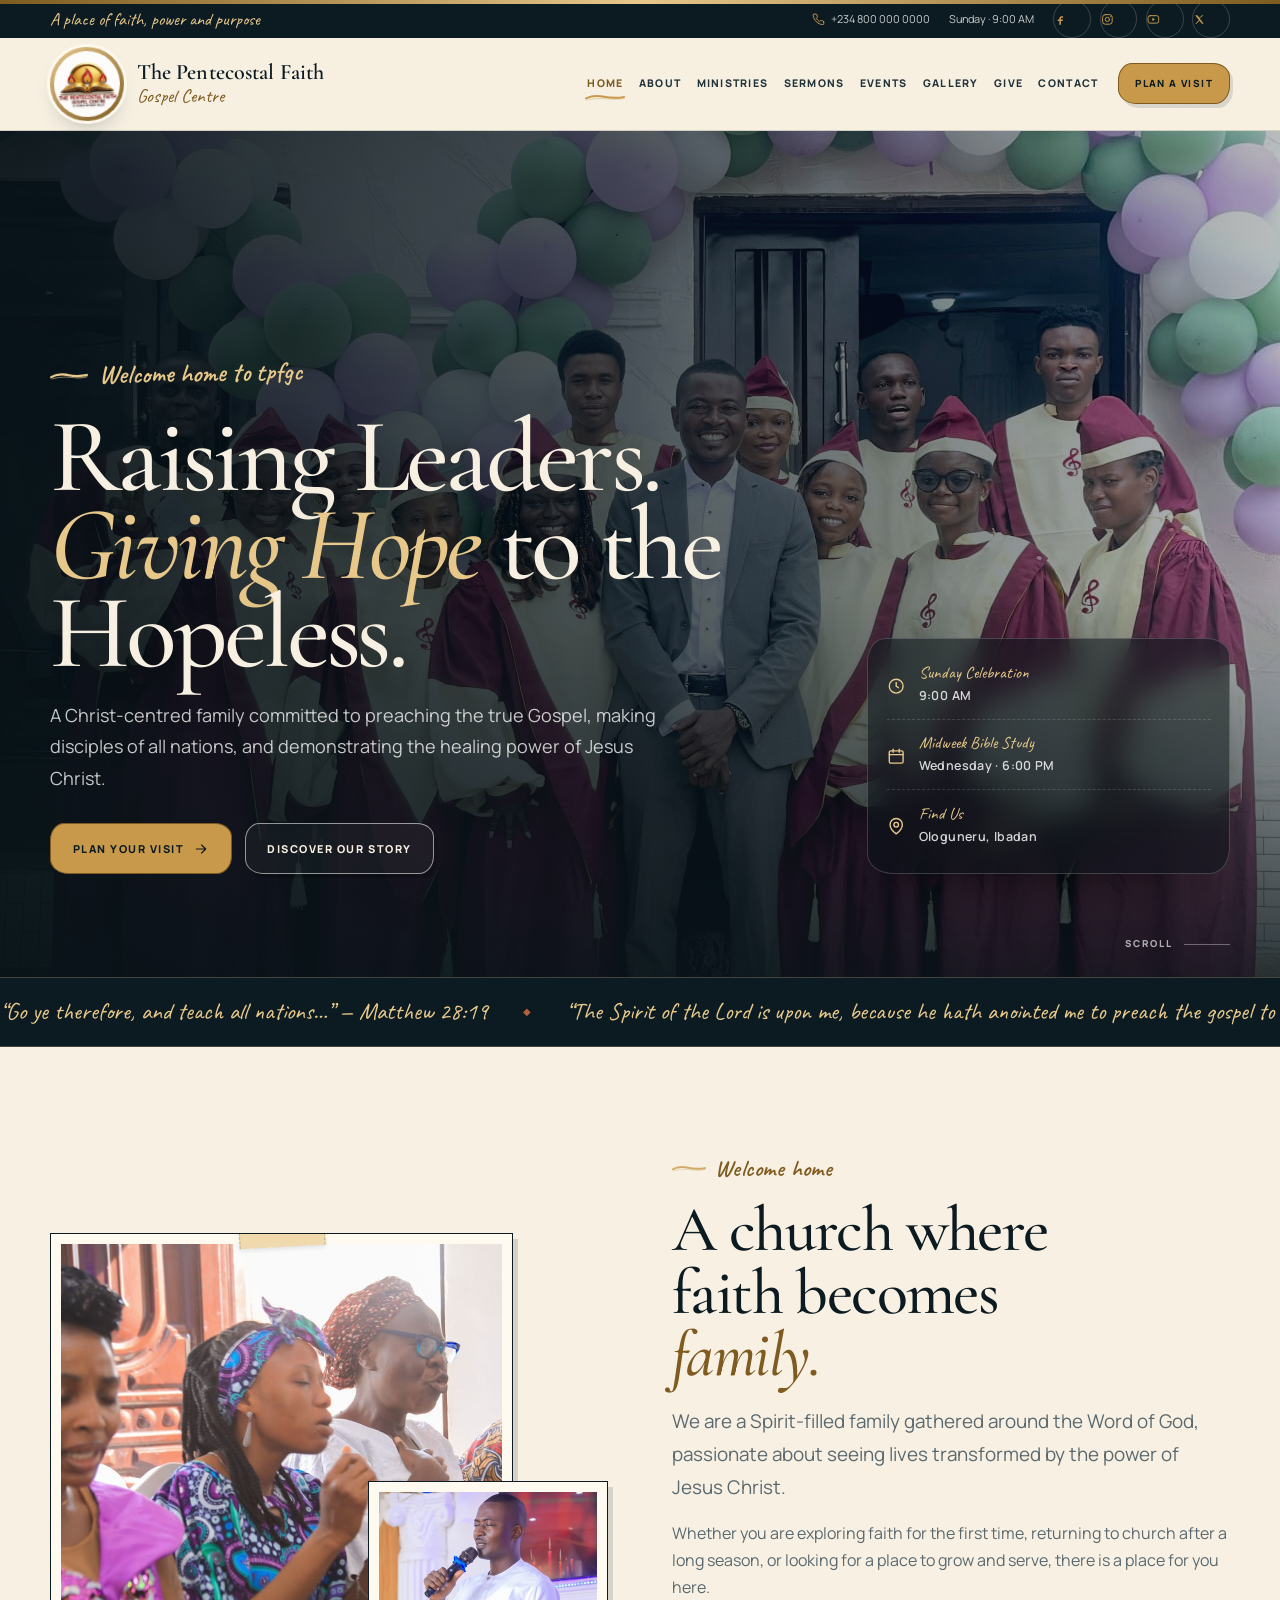
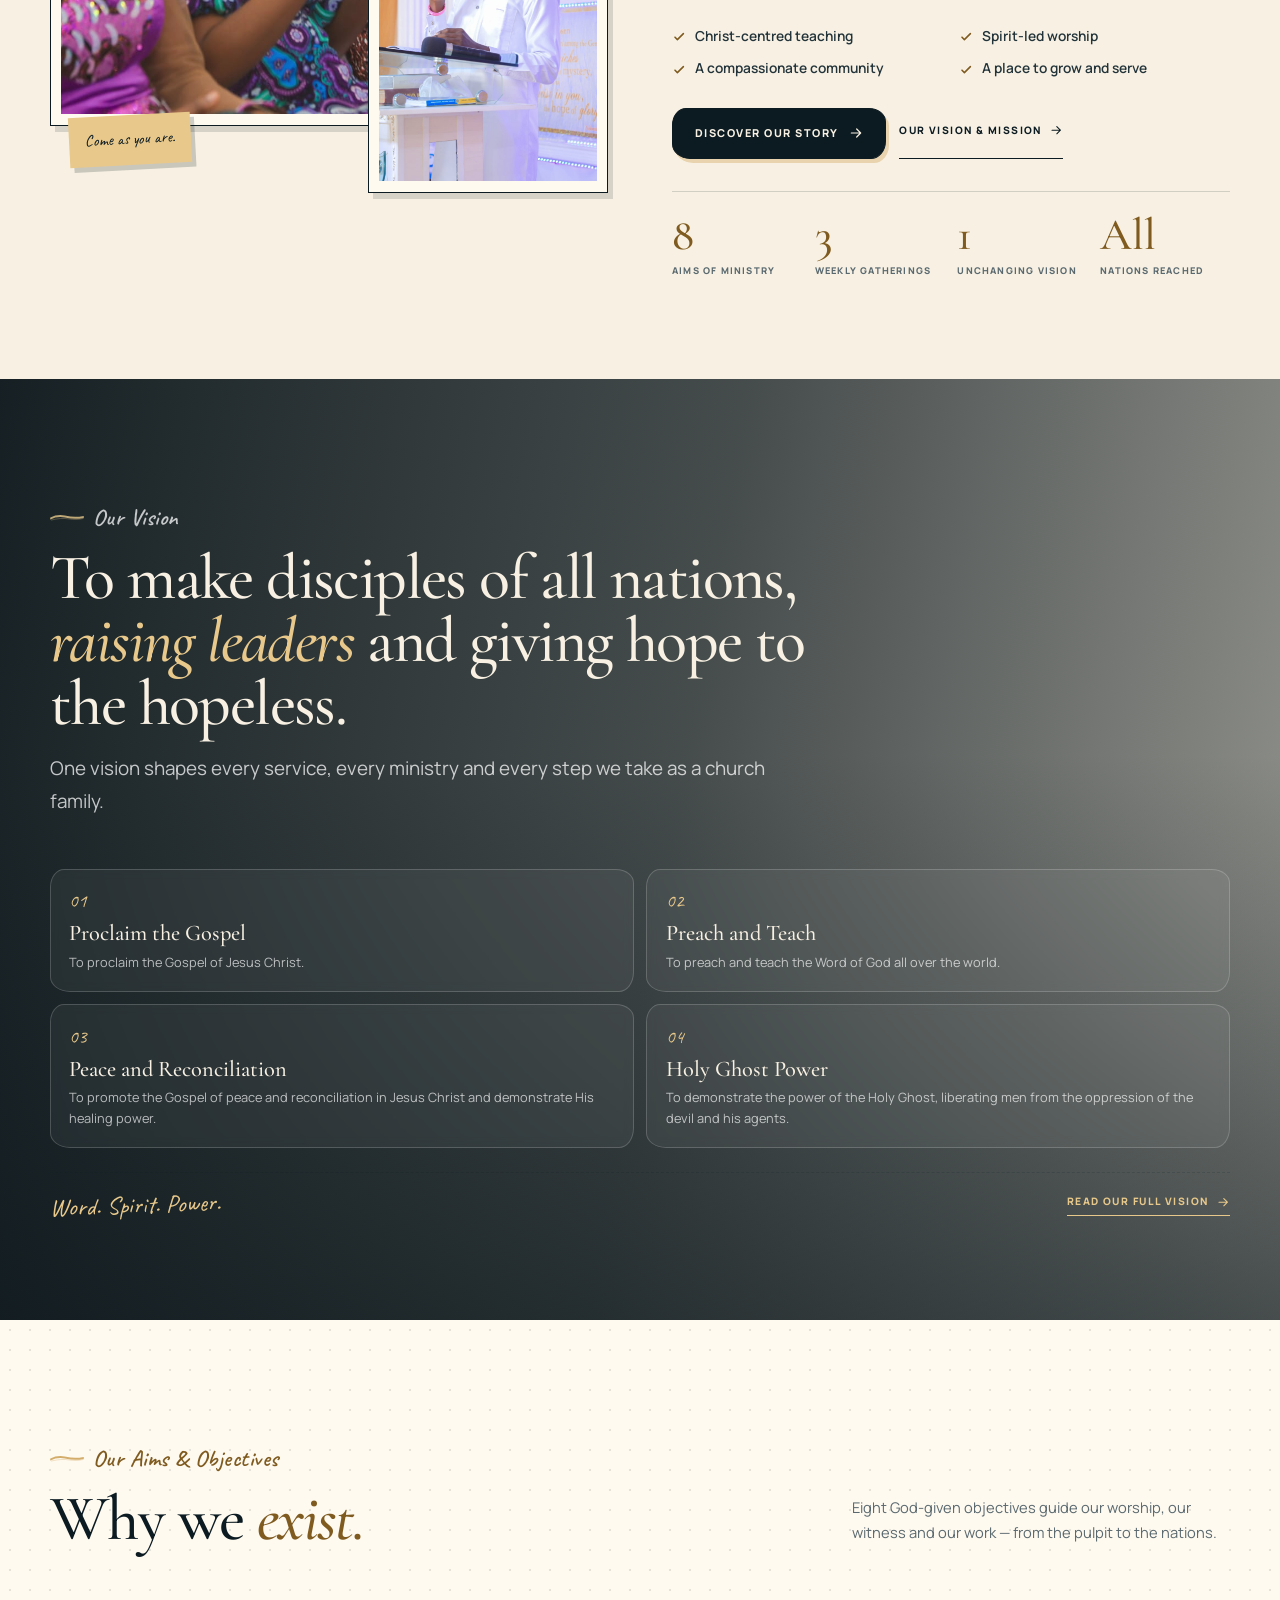
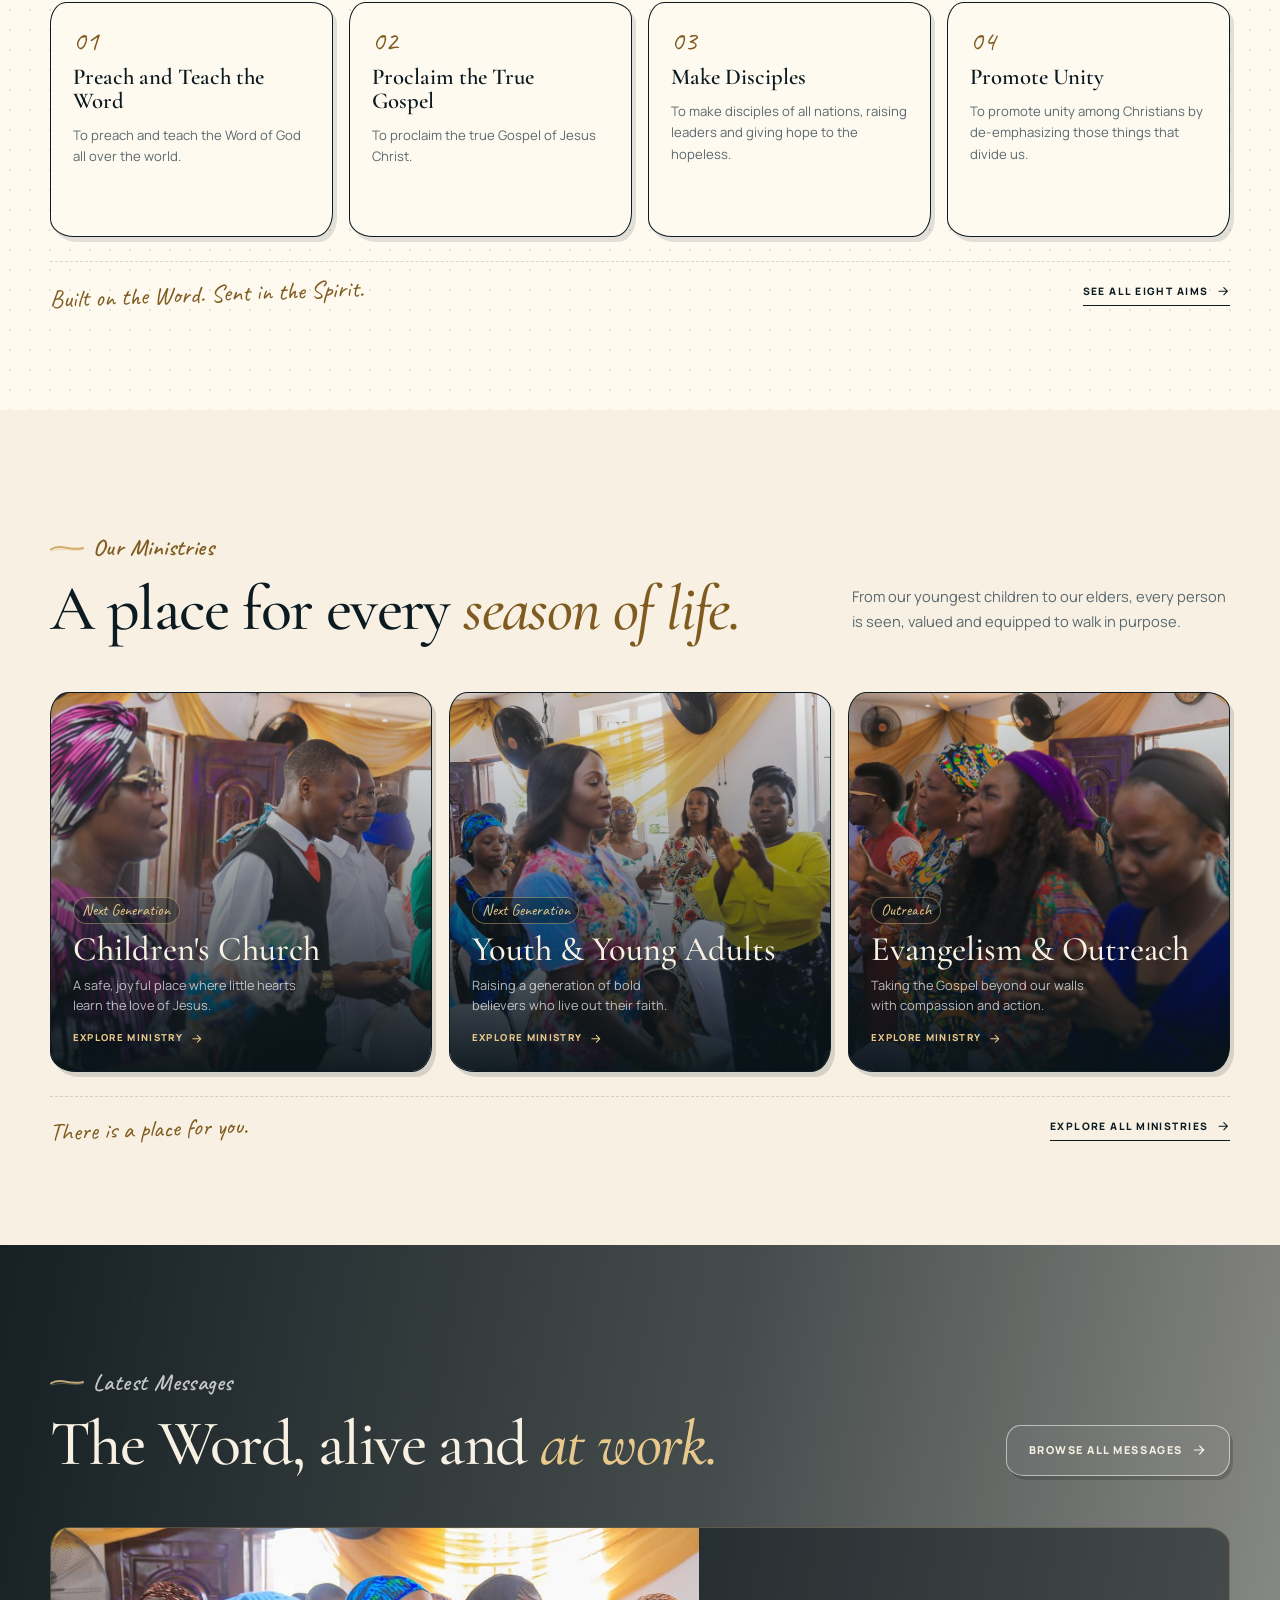
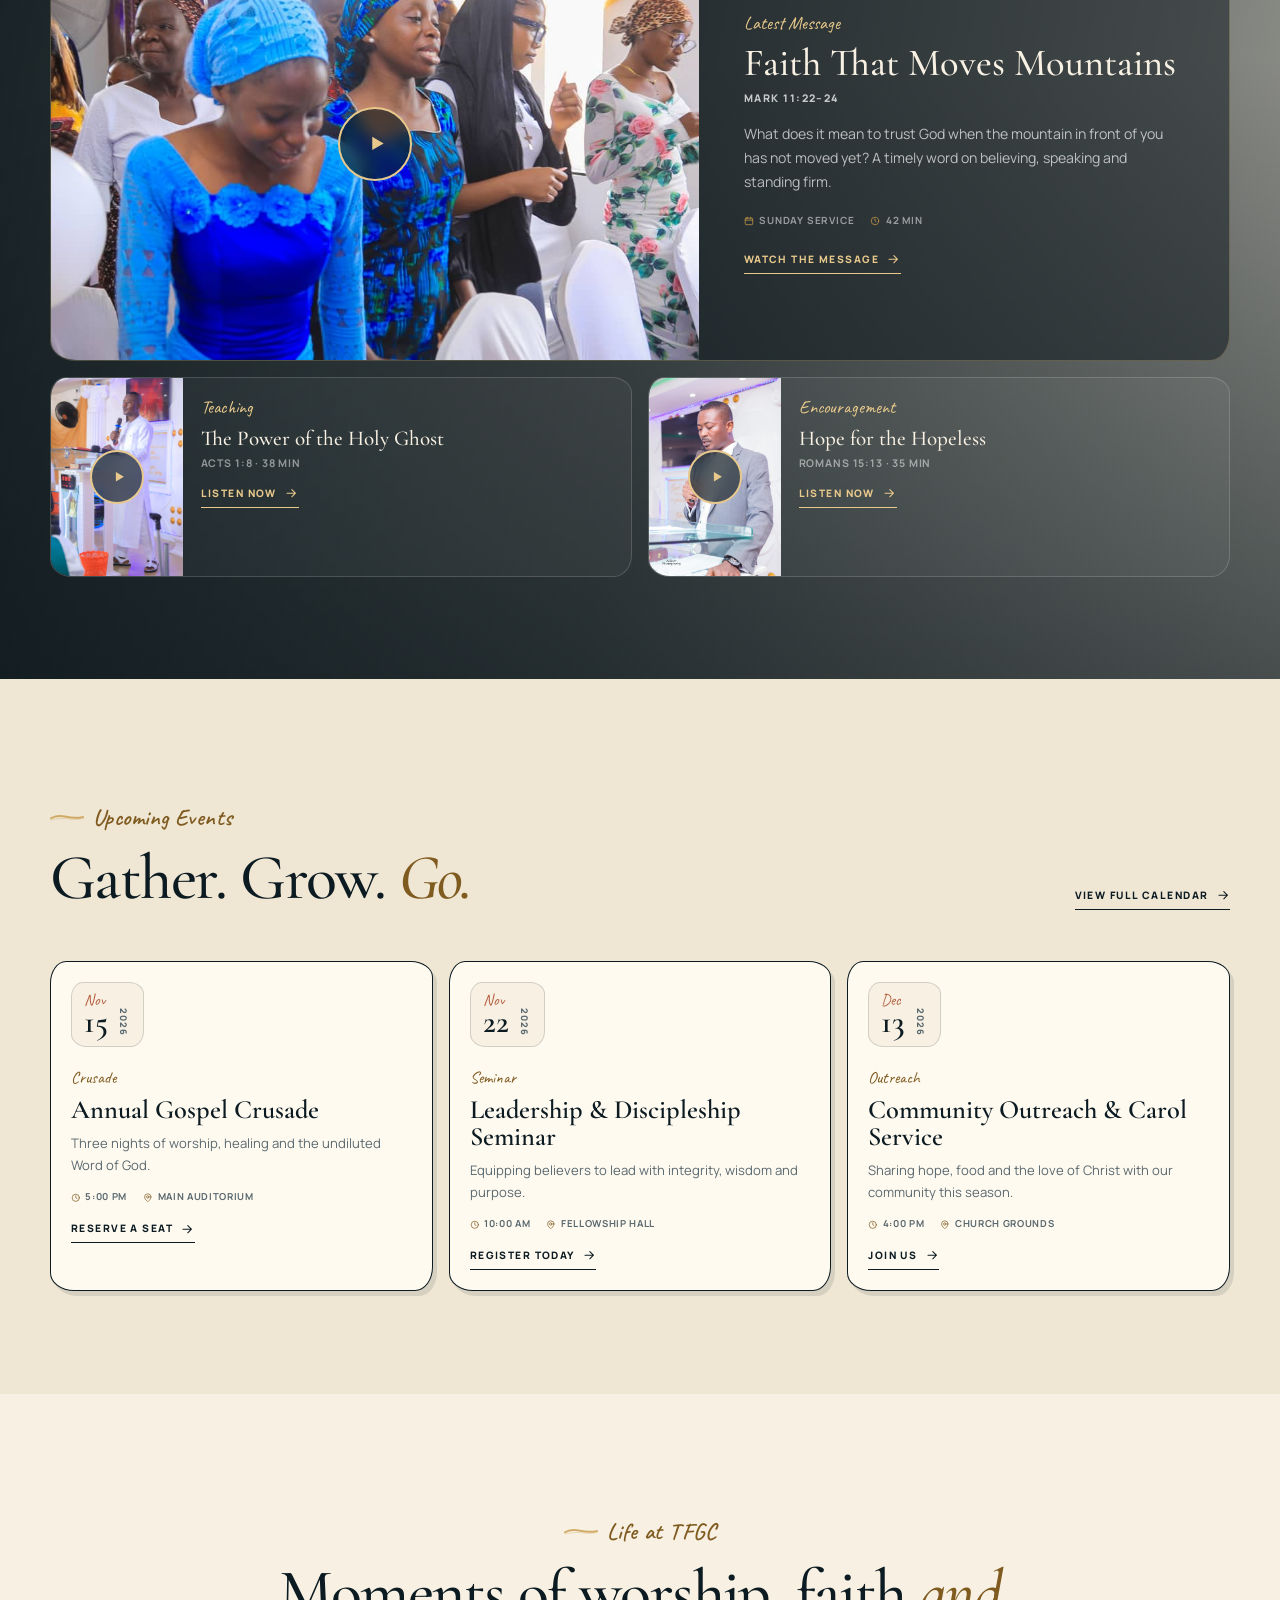
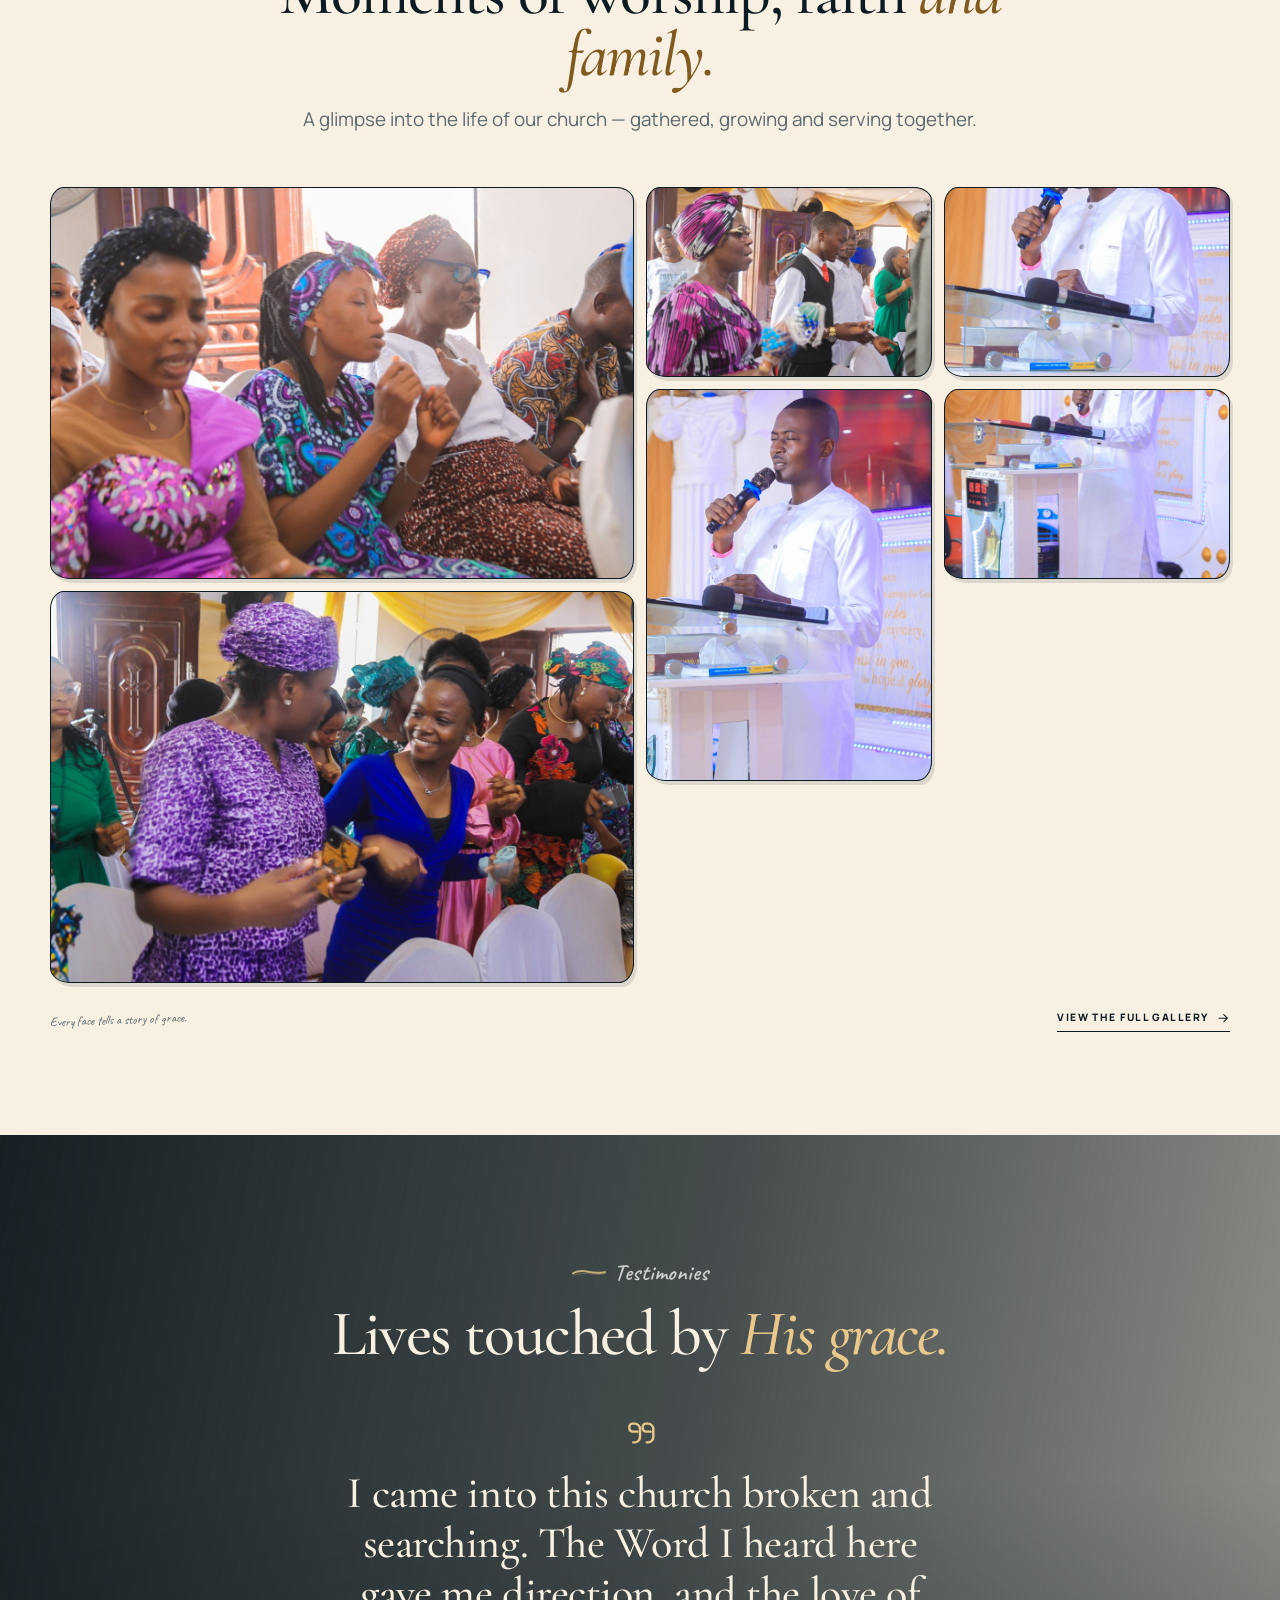
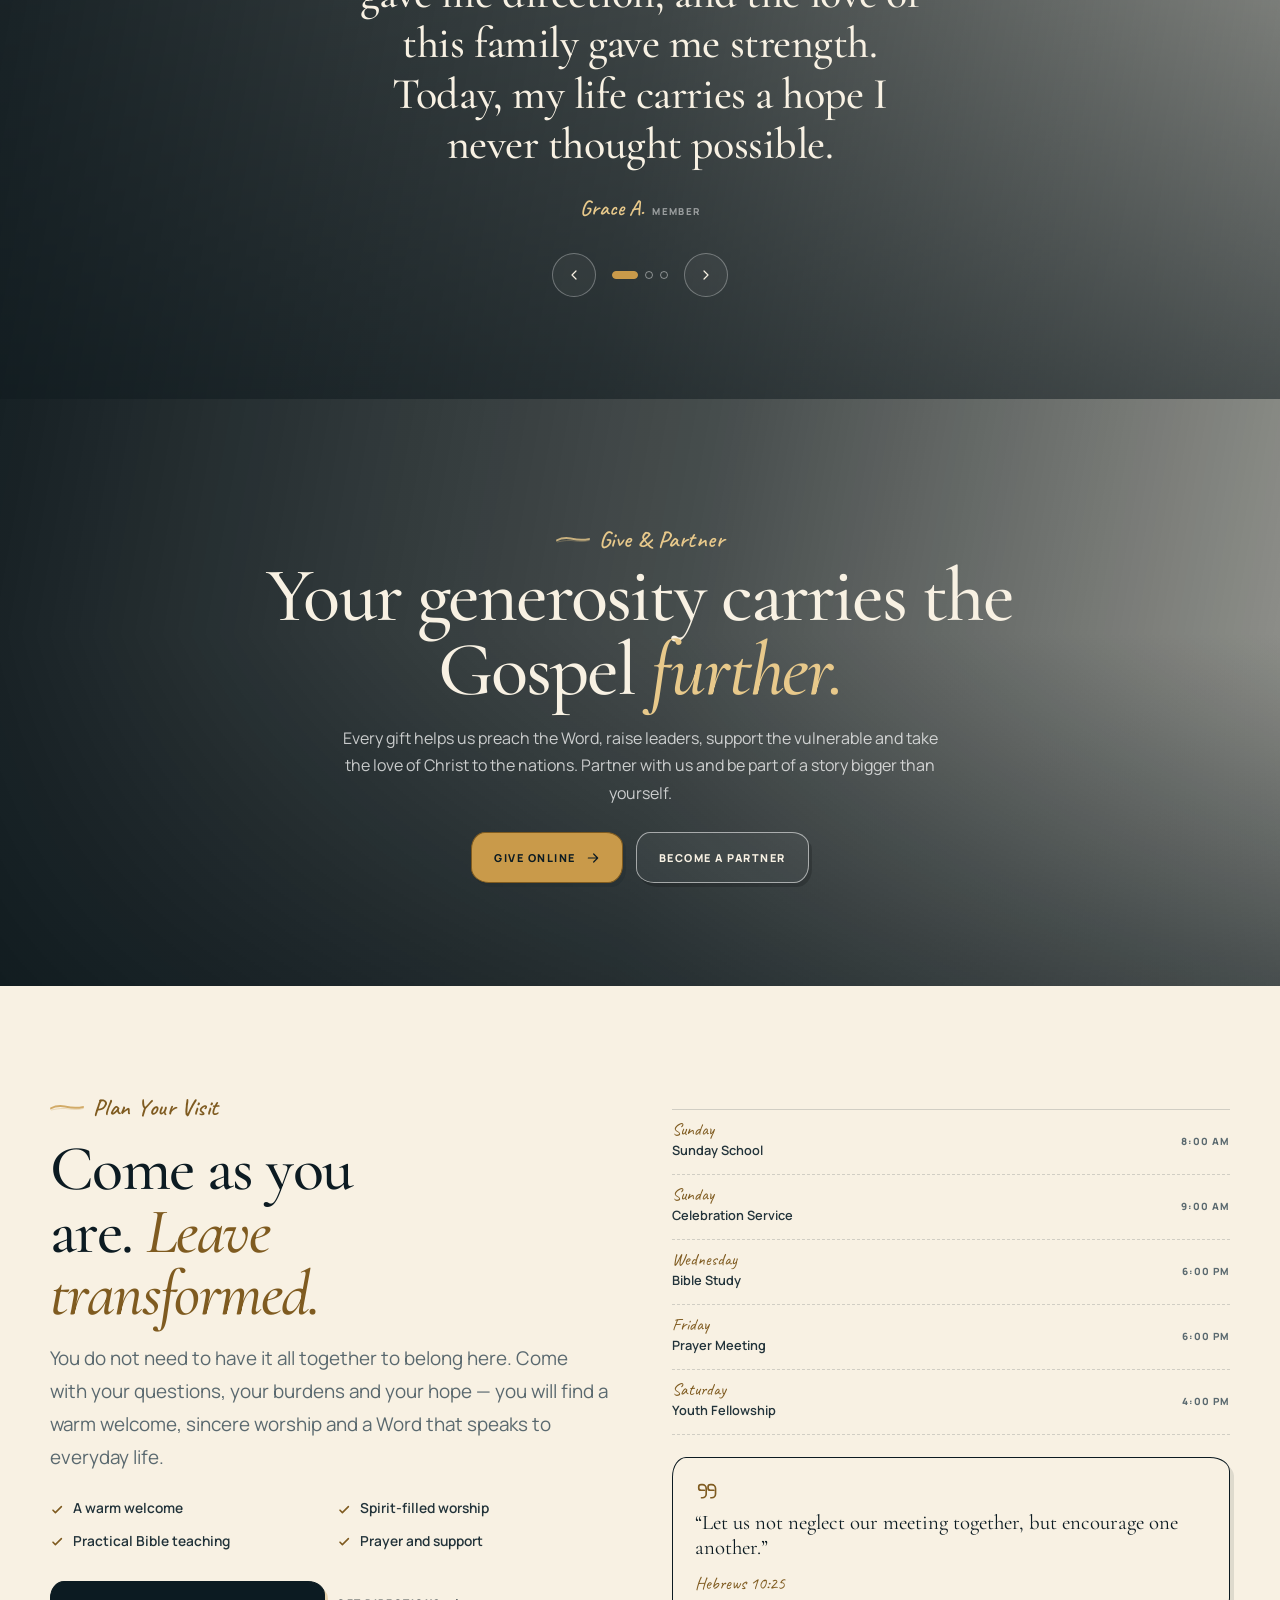
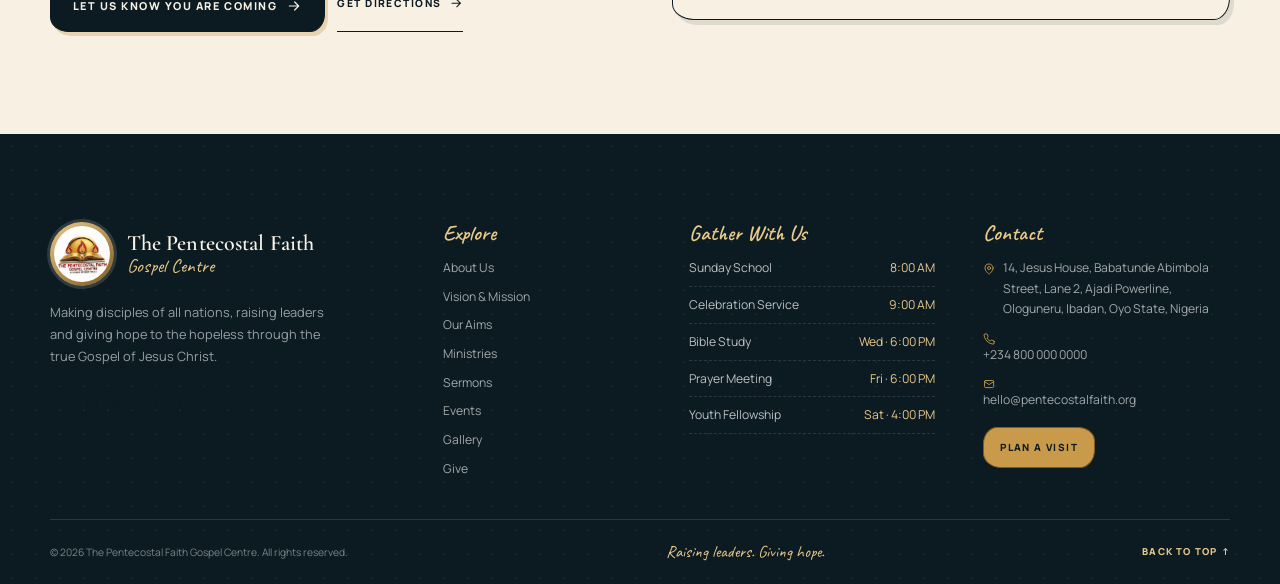
==== index.html @ d895ccac "Update hero welcome text" ====
<!DOCTYPE html>
<html lang="en">
<head>
  <meta charset="UTF-8">
  <meta name="viewport" content="width=device-width, initial-scale=1.0">
  <title>The Pentecostal Faith Gospel Centre | Raising Leaders, Giving Hope</title>
  <meta name="description" content="The Pentecostal Faith Gospel Centre is a Christ-centred church committed to preaching the true Gospel, making disciples of all nations, and demonstrating the healing power of Jesus Christ.">
  <meta name="author" content="The Pentecostal Faith Gospel Centre">
  <meta name="theme-color" content="#0c1b22">
  <link rel="canonical" href="https://www.pentecostalfaith.org/">
  <link rel="icon" href="LOGO.jpeg" type="image/jpeg">
  <link rel="apple-touch-icon" href="LOGO.jpeg">

  <meta property="og:type" content="website">
  <meta property="og:title" content="The Pentecostal Faith Gospel Centre | Raising Leaders, Giving Hope">
  <meta property="og:description" content="The Pentecostal Faith Gospel Centre is a Christ-centred church committed to preaching the true Gospel, making disciples of all nations, and demonstrating the healing power of Jesus Christ.">
  <meta property="og:url" content="https://www.pentecostalfaith.org/">
  <meta property="og:site_name" content="The Pentecostal Faith Gospel Centre">
  <meta property="og:image" content="https://www.pentecostalfaith.org/HERO.jpeg">
  <meta property="og:image:alt" content="The Pentecostal Faith Gospel Centre congregation in worship">
  <meta property="og:locale" content="en_NG">
  <meta name="twitter:card" content="summary_large_image">
  <meta name="twitter:title" content="The Pentecostal Faith Gospel Centre | Raising Leaders, Giving Hope">
  <meta name="twitter:description" content="The Pentecostal Faith Gospel Centre is a Christ-centred church committed to preaching the true Gospel, making disciples of all nations, and demonstrating the healing power of Jesus Christ.">
  <meta name="twitter:image" content="https://www.pentecostalfaith.org/HERO.jpeg">

  <link rel="preload" as="image" href="HERO.jpeg" fetchpriority="high">
  <link rel="preconnect" href="https://fonts.googleapis.com">
  <link rel="preconnect" href="https://fonts.gstatic.com" crossorigin>
  <link href="https://fonts.googleapis.com/css2?family=Caveat:wght@500;600;700&family=Cormorant+Garamond:ital,wght@0,400;0,500;0,600;0,700;1,400;1,500;1,600&family=Manrope:wght@300;400;500;600;700;800&display=swap" rel="stylesheet">
  <link rel="stylesheet" href="styles.css">
  <script>
document.documentElement.classList.add('js');
window.addEventListener('load', function () {
  window.setTimeout(function () {
    if (document.documentElement.dataset.ready === 'true') return;
    document.querySelectorAll('.reveal').forEach(function (element) { element.classList.add('is-visible'); });
    var splash = document.getElementById('splash');
    if (splash) splash.classList.add('is-hidden');
    document.body.classList.remove('splash-open');
  }, 3500);
});
</script>

  <script type="application/ld+json">
  {
    "@context": "https://schema.org",
    "@type": "Church",
    "name": "The Pentecostal Faith Gospel Centre",
    "url": "https://www.pentecostalfaith.org/",
    "description": "A Christ-centred church committed to preaching the true Gospel, making disciples of all nations, and demonstrating the healing power of Jesus Christ.",
    "image": "https://www.pentecostalfaith.org/HERO.jpeg",
    "logo": "https://www.pentecostalfaith.org/LOGO.jpeg",
    "telephone": "+2348000000000",
    "email": "hello@pentecostalfaith.org",
    "address": {
      "@type": "PostalAddress",
      "streetAddress": "14, Jesus House, Babatunde Abimbola Street, Lane 2, Ajadi Powerline, Ologuneru",
      "addressLocality": "Ibadan",
      "addressRegion": "Oyo State",
      "addressCountry": "NG"
    }
  }
  </script>
</head>
<body data-page="index">
  <a class="skip-link" href="#main">Skip to content</a>
  <div class="scroll-progress" aria-hidden="true"></div>
  
  <svg class="svg-sprite" aria-hidden="true" focusable="false" width="0" height="0">
    <symbol id="icon-arrow" viewBox="0 0 24 24"><path d="M5 12h14M13 6l6 6-6 6"/></symbol>
    <symbol id="icon-play" viewBox="0 0 24 24"><path d="M8 5.5v13l11-6.5-11-6.5Z" fill="currentColor" stroke="none"/></symbol>
    <symbol id="icon-pin" viewBox="0 0 24 24"><path d="M20 10c0 6-8 12-8 12S4 16 4 10a8 8 0 1 1 16 0Z"/><circle cx="12" cy="10" r="3"/></symbol>
    <symbol id="icon-clock" viewBox="0 0 24 24"><circle cx="12" cy="12" r="9"/><path d="M12 7v5l3 2"/></symbol>
    <symbol id="icon-phone" viewBox="0 0 24 24"><path d="M22 16.9v3a2 2 0 0 1-2.2 2 19.8 19.8 0 0 1-8.6-3.1 19.5 19.5 0 0 1-6-6A19.8 19.8 0 0 1 2.1 4.2 2 2 0 0 1 4.1 2h3a2 2 0 0 1 2 1.7c.1 1 .4 2 .7 2.9a2 2 0 0 1-.5 2.1L8 10a16 16 0 0 0 6 6l1.3-1.3a2 2 0 0 1 2.1-.5c.9.3 1.9.6 2.9.7a2 2 0 0 1 1.7 2Z"/></symbol>
    <symbol id="icon-mail" viewBox="0 0 24 24"><rect x="3" y="5" width="18" height="14" rx="2"/><path d="m3 7 9 6 9-6"/></symbol>
    <symbol id="icon-calendar" viewBox="0 0 24 24"><rect x="3" y="5" width="18" height="16" rx="2"/><path d="M8 3v4M16 3v4M3 10h18"/></symbol>
    <symbol id="icon-check" viewBox="0 0 24 24"><path d="m5 12 4 4L19 6"/></symbol>
    <symbol id="icon-cross" viewBox="0 0 24 24"><path d="M12 3v18M6 9h12"/></symbol>
    <symbol id="icon-chevron-left" viewBox="0 0 24 24"><path d="m15 18-6-6 6-6"/></symbol>
    <symbol id="icon-chevron-right" viewBox="0 0 24 24"><path d="m9 18 6-6-6-6"/></symbol>
    <symbol id="icon-facebook" viewBox="0 0 24 24"><path d="M14 9h3V6h-3c-2.2 0-4 1.8-4 4v2H7v3h3v7h3v-7h3l1-3h-4v-2c0-.6.4-1 1-1Z" fill="currentColor" stroke="none"/></symbol>
    <symbol id="icon-instagram" viewBox="0 0 24 24"><rect x="3" y="3" width="18" height="18" rx="5"/><circle cx="12" cy="12" r="4"/><circle cx="17.5" cy="6.5" r="1" fill="currentColor" stroke="none"/></symbol>
    <symbol id="icon-youtube" viewBox="0 0 24 24"><rect x="2" y="5" width="20" height="14" rx="4"/><path d="m10 9 5 3-5 3V9Z" fill="currentColor" stroke="none"/></symbol>
    <symbol id="icon-x" viewBox="0 0 24 24"><path d="M4 4l7.2 9.3L4.4 20h2.2l5.6-5.6L16.8 20H20l-7.4-9.6L19.4 4h-2.2l-5.1 5.1L8 4H4Z" fill="currentColor" stroke="none"/></symbol>
    <symbol id="icon-quote" viewBox="0 0 24 24"><path d="M10 11H6.5A2.5 2.5 0 0 1 4 8.5v-1A2.5 2.5 0 0 1 6.5 5H8a4 4 0 0 1 4 4v6a4 4 0 0 1-4 4H7"/><path d="M20 11h-3.5A2.5 2.5 0 0 1 14 8.5v-1A2.5 2.5 0 0 1 16.5 5H18a4 4 0 0 1 4 4v6a4 4 0 0 1-4 4h-1"/></symbol>
    <symbol id="icon-expand" viewBox="0 0 24 24"><path d="M9 3H3v6M15 3h6v6M15 21h6v-6M9 21H3v-6"/></symbol>
    <symbol id="icon-book" viewBox="0 0 24 24"><path d="M4 4.5A2.5 2.5 0 0 1 6.5 2H20v18H6.5A2.5 2.5 0 0 0 4 22V4.5Z"/><path d="M4 19.5A2.5 2.5 0 0 1 6.5 17H20"/></symbol>
    <symbol id="icon-users" viewBox="0 0 24 24"><circle cx="9" cy="8" r="3.5"/><path d="M2.5 20a6.5 6.5 0 0 1 13 0"/><circle cx="17" cy="9" r="2.5"/><path d="M16 14.5a5 5 0 0 1 5.5 4.5"/></symbol>
    <symbol id="icon-heart" viewBox="0 0 24 24"><path d="M20.8 5.8a5.2 5.2 0 0 0-7.4 0L12 7.2l-1.4-1.4a5.2 5.2 0 0 0-7.4 7.4L12 22l8.8-8.8a5.2 5.2 0 0 0 0-7.4Z"/></symbol>
    <symbol id="icon-gift" viewBox="0 0 24 24"><path d="M20 12v9H4v-9M2 7h20v5H2zM12 7v14"/><path d="M12 7H7.5A2.5 2.5 0 1 1 10 4.5L12 7Zm0 0h4.5A2.5 2.5 0 1 0 14 4.5L12 7Z"/></symbol>
    <symbol id="icon-dove" viewBox="0 0 24 24"><path d="M3 14c4.5 0 7.5-2 9-5 1.5 3 4.5 5 9 5-2.5 4-6.5 6-9 6s-6.5-2-9-6Z"/><path d="M12 9c.5-2.5 2-4 4.5-4.5"/></symbol>
  </svg>
  
  <div class="splash" id="splash" aria-hidden="true">
    <div class="splash__inner">
      <div class="splash__logo"><img src="LOGO.jpeg" alt="" width="190" height="190"></div>
      <p class="splash__hand">Welcome to</p>
      <p class="splash__name">The Pentecostal Faith<span>Gospel Centre</span></p>
      <div class="splash__line"><span></span></div>
      <div class="splash__loader" aria-hidden="true"><span class="loader"></span></div>
      <p class="splash__verse">&ldquo;Go ye therefore, and teach all nations&hellip;&rdquo; &mdash; Matthew 28:19</p>
    </div>
  </div>
  
  <header class="site-header" id="site-header">
    <div class="topbar">
      <div class="container topbar__inner">
        <p class="topbar__verse"><span class="hand">A place of faith, power and purpose</span></p>
        <div class="topbar__links">
          <a href="tel:+2348000000000"><svg class="icon" aria-hidden="true"><use href="#icon-phone"/></svg> +234 800 000 0000</a>
          <span>Sunday &middot; 9:00 AM</span>
          
  <div class="socials">
    <a href="https://www.facebook.com/" target="_blank" rel="noopener noreferrer" aria-label="Facebook"><svg class="icon" aria-hidden="true"><use href="#icon-facebook"/></svg></a>
    <a href="https://www.instagram.com/" target="_blank" rel="noopener noreferrer" aria-label="Instagram"><svg class="icon" aria-hidden="true"><use href="#icon-instagram"/></svg></a>
    <a href="https://www.youtube.com/" target="_blank" rel="noopener noreferrer" aria-label="YouTube"><svg class="icon" aria-hidden="true"><use href="#icon-youtube"/></svg></a>
    <a href="https://x.com/" target="_blank" rel="noopener noreferrer" aria-label="X"><svg class="icon" aria-hidden="true"><use href="#icon-x"/></svg></a>
  </div>
        </div>
      </div>
    </div>
    <div class="header-main">
      <div class="container header-inner">
        <a href="index.html" class="brand" aria-label="The Pentecostal Faith Gospel Centre &mdash; home">
          <span class="brand__mark"><img src="LOGO.jpeg" alt="The Pentecostal Faith Gospel Centre logo" width="74" height="74"></span>
          <span class="brand__text"><span class="brand__name">The Pentecostal Faith</span><span class="brand__tag">Gospel Centre</span></span>
        </a>
        <nav class="primary-nav" aria-label="Primary navigation">
          <ul class="nav-list"><li><a class="nav-link active" href="index.html" aria-current="page">Home</a></li><li><a class="nav-link" href="about.html">About</a></li><li><a class="nav-link" href="ministries.html">Ministries</a></li><li><a class="nav-link" href="sermons.html">Sermons</a></li><li><a class="nav-link" href="events.html">Events</a></li><li><a class="nav-link" href="gallery.html">Gallery</a></li><li><a class="nav-link" href="give.html">Give</a></li><li><a class="nav-link" href="contact.html">Contact</a></li></ul>
        </nav>
        <div class="header-actions">
          <a href="contact.html#visit" class="btn btn--gold btn--small header-cta">Plan a Visit</a>
          <button class="nav-toggle" type="button" aria-expanded="false" aria-controls="mobile-nav" aria-label="Open menu">
            <span></span><span></span><span></span>
          </button>
        </div>
      </div>
    </div>
  </header>

  <div class="mobile-nav" id="mobile-nav" aria-hidden="true" inert>
    <nav aria-label="Mobile navigation">
      <ul class="mobile-nav__list"><li><a class="active" href="index.html" aria-current="page"><span>01</span>Home</a></li><li><a class="" href="about.html"><span>02</span>About</a></li><li><a class="" href="ministries.html"><span>03</span>Ministries</a></li><li><a class="" href="sermons.html"><span>04</span>Sermons</a></li><li><a class="" href="events.html"><span>05</span>Events</a></li><li><a class="" href="gallery.html"><span>06</span>Gallery</a></li><li><a class="" href="give.html"><span>07</span>Give</a></li><li><a class="" href="contact.html"><span>08</span>Contact</a></li></ul>
    </nav>
    <div class="mobile-nav__footer">
      <a href="contact.html#visit" class="btn btn--gold">Plan a Visit <svg class="icon" aria-hidden="true"><use href="#icon-arrow"/></svg></a>
      <div class="mobile-nav__contact">
        <a href="tel:+2348000000000">+234 800 000 0000</a>
        <a href="mailto:hello@pentecostalfaith.org">hello@pentecostalfaith.org</a>
      </div>
      
  <div class="socials">
    <a href="https://www.facebook.com/" target="_blank" rel="noopener noreferrer" aria-label="Facebook"><svg class="icon" aria-hidden="true"><use href="#icon-facebook"/></svg></a>
    <a href="https://www.instagram.com/" target="_blank" rel="noopener noreferrer" aria-label="Instagram"><svg class="icon" aria-hidden="true"><use href="#icon-instagram"/></svg></a>
    <a href="https://www.youtube.com/" target="_blank" rel="noopener noreferrer" aria-label="YouTube"><svg class="icon" aria-hidden="true"><use href="#icon-youtube"/></svg></a>
    <a href="https://x.com/" target="_blank" rel="noopener noreferrer" aria-label="X"><svg class="icon" aria-hidden="true"><use href="#icon-x"/></svg></a>
  </div>
    </div>
  </div>
  <main id="main">
    
  <section class="hero" id="home">
    <div class="hero__media" aria-hidden="true"><img src="HERO.jpeg" alt="" width="1280" height="960" fetchpriority="high"></div>
    <div class="hero__overlay" aria-hidden="true"></div>
    <div class="container hero__inner">
      <div class="hero__content">
        <p class="hero__eyebrow">Welcome home to tpfgc</p>
        <h1 class="hero__title">Raising Leaders.<br><em>Giving Hope</em> to the Hopeless.</h1>
        <p class="hero__text">A Christ-centred family committed to preaching the true Gospel, making disciples of all nations, and demonstrating the healing power of Jesus Christ.</p>
        <div class="hero__actions">
          <a href="contact.html#visit" class="btn btn--gold">Plan Your Visit <svg class="icon" aria-hidden="true"><use href="#icon-arrow"/></svg></a>
          <a href="about.html" class="btn btn--outline-light">Discover Our Story</a>
        </div>
      </div>
      <div class="hero__info">
        <div class="hero__info-item"><svg class="icon" aria-hidden="true"><use href="#icon-clock"/></svg><div><span>Sunday Celebration</span><strong>9:00 AM</strong></div></div>
        <div class="hero__info-item"><svg class="icon" aria-hidden="true"><use href="#icon-calendar"/></svg><div><span>Midweek Bible Study</span><strong>Wednesday &middot; 6:00 PM</strong></div></div>
        <div class="hero__info-item"><svg class="icon" aria-hidden="true"><use href="#icon-pin"/></svg><div><span>Find Us</span><strong>Ologuneru, Ibadan</strong></div></div>
      </div>
    </div>
    <a href="#welcome" class="hero__scroll" aria-label="Scroll to welcome section"><span>Scroll</span><span class="hero__scroll-line" aria-hidden="true"></span></a>
  </section>

  <div class="verse-band" aria-hidden="true">
    <div class="verse-band__track">
      <span>&ldquo;Go ye therefore, and teach all nations&hellip;&rdquo; &mdash; Matthew 28:19</span>
      <span class="verse-band__diamond">&#9670;</span>
      <span>&ldquo;The Spirit of the Lord is upon me, because he hath anointed me to preach the gospel to the poor.&rdquo; &mdash; Luke 4:18</span>
      <span class="verse-band__diamond">&#9670;</span>
      <span>&ldquo;Go ye therefore, and teach all nations&hellip;&rdquo; &mdash; Matthew 28:19</span>
      <span class="verse-band__diamond">&#9670;</span>
      <span>&ldquo;The Spirit of the Lord is upon me, because he hath anointed me to preach the gospel to the poor.&rdquo; &mdash; Luke 4:18</span>
      <span class="verse-band__diamond">&#9670;</span>
    </div>
  </div>

  <section class="section section--cream" id="welcome">
    <div class="container intro-grid">
      <div class="intro-media reveal reveal--left">
        <div class="intro-media__main photo-frame tape"><img src="IMG%201.jpeg" alt="The congregation of The Pentecostal Faith Gospel Centre gathered in worship" loading="lazy"></div>
        <div class="intro-media__sub photo-frame"><img src="IMG%205.jpeg" alt="A moment of praise and fellowship at The Pentecostal Faith Gospel Centre" loading="lazy"></div>
        <div class="intro-media__note hand">Come as you are.</div>
      </div>
      <div class="intro-copy reveal reveal--right">
        <p class="eyebrow">Welcome home</p>
        <h2 class="section-title">A church where faith becomes <em class="accent">family.</em></h2>
        <p class="lead">We are a Spirit-filled family gathered around the Word of God, passionate about seeing lives transformed by the power of Jesus Christ.</p>
        <p>Whether you are exploring faith for the first time, returning to church after a long season, or looking for a place to grow and serve, there is a place for you here.</p>
        <ul class="check-list">
          <li><svg class="icon" aria-hidden="true"><use href="#icon-check"/></svg> Christ-centred teaching</li>
          <li><svg class="icon" aria-hidden="true"><use href="#icon-check"/></svg> Spirit-led worship</li>
          <li><svg class="icon" aria-hidden="true"><use href="#icon-check"/></svg> A compassionate community</li>
          <li><svg class="icon" aria-hidden="true"><use href="#icon-check"/></svg> A place to grow and serve</li>
        </ul>
        <div class="actions-row">
          <a href="about.html" class="btn btn--dark">Discover Our Story <svg class="icon" aria-hidden="true"><use href="#icon-arrow"/></svg></a>
          <a href="about.html#vision" class="text-link">Our vision &amp; mission <svg class="icon" aria-hidden="true"><use href="#icon-arrow"/></svg></a>
        </div>
        <div class="stats">
          <div class="stat"><span class="stat__num" data-count="8">8</span><span class="stat__label">Aims of ministry</span></div>
          <div class="stat"><span class="stat__num" data-count="3">3</span><span class="stat__label">Weekly gatherings</span></div>
          <div class="stat"><span class="stat__num" data-count="1">1</span><span class="stat__label">Unchanging vision</span></div>
          <div class="stat"><span class="stat__num stat__num--text">All</span><span class="stat__label">Nations reached</span></div>
        </div>
      </div>
    </div>
  </section>

  <section class="section photo-section" id="vision" style="--photo: url('IMG%203.jpeg')">
    <div class="container">
      <div class="section-head reveal">
        <p class="eyebrow eyebrow--light">Our Vision</p>
        <h2 class="section-title">To make disciples of all nations, <em>raising leaders</em> and giving hope to the hopeless.</h2>
        <p class="lead">One vision shapes every service, every ministry and every step we take as a church family.</p>
      </div>
      <div class="mission-list" data-stagger>
        <article class="mission-card reveal"><span class="mission-card__num">01</span><h3>Proclaim the Gospel</h3><p>To proclaim the Gospel of Jesus Christ.</p></article><article class="mission-card reveal"><span class="mission-card__num">02</span><h3>Preach and Teach</h3><p>To preach and teach the Word of God all over the world.</p></article><article class="mission-card reveal"><span class="mission-card__num">03</span><h3>Peace and Reconciliation</h3><p>To promote the Gospel of peace and reconciliation in Jesus Christ and demonstrate His healing power.</p></article><article class="mission-card reveal"><span class="mission-card__num">04</span><h3>Holy Ghost Power</h3><p>To demonstrate the power of the Holy Ghost, liberating men from the oppression of the devil and his agents.</p></article>
      </div>
      <div class="section-note">
        <p class="hand-note">Word. Spirit. Power.</p>
        <a href="about.html#vision" class="text-link text-link--light">Read our full vision <svg class="icon" aria-hidden="true"><use href="#icon-arrow"/></svg></a>
      </div>
    </div>
  </section>

  <section class="section paper-section" id="aims">
    <div class="container">
      <div class="split-head">
        <div class="section-head reveal">
          <p class="eyebrow">Our Aims &amp; Objectives</p>
          <h2 class="section-title">Why we <em class="accent">exist.</em></h2>
        </div>
        <p class="split-head__text reveal">Eight God-given objectives guide our worship, our witness and our work &mdash; from the pulpit to the nations.</p>
      </div>
      <div class="aims-grid aims-grid--four" data-stagger>
        
  <article class="aim-card reveal">
    <span class="aim-card__num" aria-hidden="true">01</span>
    <h3>Preach and Teach the Word</h3>
    <p>To preach and teach the Word of God all over the world.</p>
  </article>
  <article class="aim-card reveal">
    <span class="aim-card__num" aria-hidden="true">02</span>
    <h3>Proclaim the True Gospel</h3>
    <p>To proclaim the true Gospel of Jesus Christ.</p>
  </article>
  <article class="aim-card reveal">
    <span class="aim-card__num" aria-hidden="true">03</span>
    <h3>Make Disciples</h3>
    <p>To make disciples of all nations, raising leaders and giving hope to the hopeless.</p>
  </article>
  <article class="aim-card reveal">
    <span class="aim-card__num" aria-hidden="true">04</span>
    <h3>Promote Unity</h3>
    <p>To promote unity among Christians by de-emphasizing those things that divide us.</p>
  </article>
      </div>
      <div class="section-note">
        <p class="hand-note">Built on the Word. Sent in the Spirit.</p>
        <a href="about.html#aims" class="text-link">See all eight aims <svg class="icon" aria-hidden="true"><use href="#icon-arrow"/></svg></a>
      </div>
    </div>
  </section>

  <section class="section section--cream" id="ministries">
    <div class="container">
      <div class="split-head">
        <div class="section-head reveal">
          <p class="eyebrow">Our Ministries</p>
          <h2 class="section-title">A place for every <em class="accent">season of life.</em></h2>
        </div>
        <p class="split-head__text reveal">From our youngest children to our elders, every person is seen, valued and equipped to walk in purpose.</p>
      </div>
      <div class="ministry-grid" data-stagger>
        
  <a href="contact.html#visit" class="ministry-card reveal">
    <img src="IMG%203.jpeg" alt="Children gathered for Children's Church" loading="lazy">
    <div class="ministry-card__content">
      <span class="ministry-card__tag">Next Generation</span>
      <h3>Children's Church</h3>
      <p>A safe, joyful place where little hearts learn the love of Jesus.</p>
      <span class="ministry-card__link">Explore ministry <svg class="icon" aria-hidden="true"><use href="#icon-arrow"/></svg></span>
    </div>
  </a>
  <a href="contact.html#visit" class="ministry-card reveal">
    <img src="IMG%207.jpeg" alt="Young people worshiping together at youth fellowship" loading="lazy">
    <div class="ministry-card__content">
      <span class="ministry-card__tag">Next Generation</span>
      <h3>Youth &amp; Young Adults</h3>
      <p>Raising a generation of bold believers who live out their faith.</p>
      <span class="ministry-card__link">Explore ministry <svg class="icon" aria-hidden="true"><use href="#icon-arrow"/></svg></span>
    </div>
  </a>
  <a href="contact.html#visit" class="ministry-card reveal">
    <img src="IMG%2012.jpeg" alt="Church members serving the community through outreach" loading="lazy">
    <div class="ministry-card__content">
      <span class="ministry-card__tag">Outreach</span>
      <h3>Evangelism &amp; Outreach</h3>
      <p>Taking the Gospel beyond our walls with compassion and action.</p>
      <span class="ministry-card__link">Explore ministry <svg class="icon" aria-hidden="true"><use href="#icon-arrow"/></svg></span>
    </div>
  </a>
      </div>
      <div class="section-note">
        <p class="hand-note">There is a place for you.</p>
        <a href="ministries.html" class="text-link">Explore all ministries <svg class="icon" aria-hidden="true"><use href="#icon-arrow"/></svg></a>
      </div>
    </div>
  </section>

  <section class="section photo-section" id="sermons" style="--photo: url('IMG%209.jpeg')">
    <div class="container">
      <div class="split-head split-head--light">
        <div class="section-head reveal">
          <p class="eyebrow eyebrow--light">Latest Messages</p>
          <h2 class="section-title">The Word, alive and <em>at work.</em></h2>
        </div>
        <a href="sermons.html" class="btn btn--outline-light reveal">Browse All Messages <svg class="icon" aria-hidden="true"><use href="#icon-arrow"/></svg></a>
      </div>
      
  <article class="sermon-feature reveal">
    <div class="sermon-feature__media">
      <img src="IMG%209.jpeg" alt="Pastor ministering the Word during a Sunday service" loading="lazy">
      <button class="play-btn" type="button" aria-label="Play the message Faith That Moves Mountains"><svg class="icon" aria-hidden="true"><use href="#icon-play"/></svg></button>
    </div>
    <div class="sermon-feature__body">
      <span class="sermon-tag">Latest Message</span>
      <h3>Faith That Moves Mountains</h3>
      <p class="sermon-feature__scripture">Mark 11:22–24</p>
      <p>What does it mean to trust God when the mountain in front of you has not moved yet? A timely word on believing, speaking and standing firm.</p>
      <div class="sermon-feature__meta">
        <span><svg class="icon" aria-hidden="true"><use href="#icon-calendar"/></svg> Sunday Service</span>
        <span><svg class="icon" aria-hidden="true"><use href="#icon-clock"/></svg> 42 min</span>
      </div>
      <button type="button" class="text-link text-link--light" data-media>Watch the message <svg class="icon" aria-hidden="true"><use href="#icon-arrow"/></svg></button>
    </div>
  </article>
      <div class="sermon-list">
        
  <article class="sermon-card reveal">
    <div class="sermon-card__thumb">
      <img src="IMG%206.jpeg" alt="Congregation listening to the Word of God" loading="lazy">
      <button class="play-btn play-btn--small" type="button" aria-label="Play the message The Power of the Holy Ghost"><svg class="icon" aria-hidden="true"><use href="#icon-play"/></svg></button>
    </div>
    <div class="sermon-card__body">
      <span class="sermon-tag">Teaching</span>
      <h3>The Power of the Holy Ghost</h3>
      <p>Acts 1:8 · 38 min</p>
      <button type="button" class="text-link text-link--light" data-media>Listen now <svg class="icon" aria-hidden="true"><use href="#icon-arrow"/></svg></button>
    </div>
  </article>
        
  <article class="sermon-card reveal">
    <div class="sermon-card__thumb">
      <img src="IMG%2014.jpeg" alt="A worshipper in a moment of prayer" loading="lazy">
      <button class="play-btn play-btn--small" type="button" aria-label="Play the message Hope for the Hopeless"><svg class="icon" aria-hidden="true"><use href="#icon-play"/></svg></button>
    </div>
    <div class="sermon-card__body">
      <span class="sermon-tag">Encouragement</span>
      <h3>Hope for the Hopeless</h3>
      <p>Romans 15:13 · 35 min</p>
      <button type="button" class="text-link text-link--light" data-media>Listen now <svg class="icon" aria-hidden="true"><use href="#icon-arrow"/></svg></button>
    </div>
  </article>
      </div>
    </div>
  </section>

  <section class="section section--cream-2" id="events">
    <div class="container">
      <div class="split-head">
        <div class="section-head reveal">
          <p class="eyebrow">Upcoming Events</p>
          <h2 class="section-title">Gather. Grow. <em class="accent">Go.</em></h2>
        </div>
        <a href="events.html" class="text-link reveal">View full calendar <svg class="icon" aria-hidden="true"><use href="#icon-arrow"/></svg></a>
      </div>
      <div class="events-grid" data-stagger>
        
  <article class="event-card reveal">
    <div class="event-card__date">
      <span>Nov</span>
      <strong>15</strong>
      <small>2026</small>
    </div>
    <div class="event-card__body">
      <span class="event-card__tag">Crusade</span>
      <h3>Annual Gospel Crusade</h3>
      <p>Three nights of worship, healing and the undiluted Word of God.</p>
      <ul class="event-meta">
        <li><svg class="icon" aria-hidden="true"><use href="#icon-clock"/></svg> 5:00 PM</li>
        <li><svg class="icon" aria-hidden="true"><use href="#icon-pin"/></svg> Main Auditorium</li>
      </ul>
      <a href="contact.html#visit" class="text-link">Reserve a seat <svg class="icon" aria-hidden="true"><use href="#icon-arrow"/></svg></a>
    </div>
  </article>
  <article class="event-card reveal">
    <div class="event-card__date">
      <span>Nov</span>
      <strong>22</strong>
      <small>2026</small>
    </div>
    <div class="event-card__body">
      <span class="event-card__tag">Seminar</span>
      <h3>Leadership &amp; Discipleship Seminar</h3>
      <p>Equipping believers to lead with integrity, wisdom and purpose.</p>
      <ul class="event-meta">
        <li><svg class="icon" aria-hidden="true"><use href="#icon-clock"/></svg> 10:00 AM</li>
        <li><svg class="icon" aria-hidden="true"><use href="#icon-pin"/></svg> Fellowship Hall</li>
      </ul>
      <a href="contact.html#visit" class="text-link">Register today <svg class="icon" aria-hidden="true"><use href="#icon-arrow"/></svg></a>
    </div>
  </article>
  <article class="event-card reveal">
    <div class="event-card__date">
      <span>Dec</span>
      <strong>13</strong>
      <small>2026</small>
    </div>
    <div class="event-card__body">
      <span class="event-card__tag">Outreach</span>
      <h3>Community Outreach &amp; Carol Service</h3>
      <p>Sharing hope, food and the love of Christ with our community this season.</p>
      <ul class="event-meta">
        <li><svg class="icon" aria-hidden="true"><use href="#icon-clock"/></svg> 4:00 PM</li>
        <li><svg class="icon" aria-hidden="true"><use href="#icon-pin"/></svg> Church Grounds</li>
      </ul>
      <a href="contact.html#visit" class="text-link">Join us <svg class="icon" aria-hidden="true"><use href="#icon-arrow"/></svg></a>
    </div>
  </article>
      </div>
    </div>
  </section>

  <section class="section section--cream" id="gallery">
    <div class="container">
      
  <div class="section-head section-head--center reveal">
    <p class="eyebrow">Life at TFGC</p>
    <h2 class="section-title">Moments of worship, faith <em class="accent">and family.</em></h2>
    <p class="lead">A glimpse into the life of our church &mdash; gathered, growing and serving together.</p>
  </div>
      <div class="gallery-grid" data-stagger>
        
  <button class="gallery-item reveal" type="button" data-full="IMG%201.jpeg" data-caption="Sunday worship">
    <img src="IMG%201.jpeg" alt="Sunday worship at The Pentecostal Faith Gospel Centre" loading="lazy">
    <span class="gallery-item__overlay"><svg class="icon" aria-hidden="true"><use href="#icon-expand"/></svg><span>Sunday worship</span></span>
  </button>
  <button class="gallery-item reveal" type="button" data-full="IMG%203.jpeg" data-caption="Praise and adoration">
    <img src="IMG%203.jpeg" alt="Praise and adoration during a church service" loading="lazy">
    <span class="gallery-item__overlay"><svg class="icon" aria-hidden="true"><use href="#icon-expand"/></svg><span>Praise and adoration</span></span>
  </button>
  <button class="gallery-item reveal" type="button" data-full="IMG%204.jpeg" data-caption="The Word in season">
    <img src="IMG%204.jpeg" alt="A worshipper receiving the Word of God" loading="lazy">
    <span class="gallery-item__overlay"><svg class="icon" aria-hidden="true"><use href="#icon-expand"/></svg><span>The Word in season</span></span>
  </button>
  <button class="gallery-item reveal" type="button" data-full="IMG%205.jpeg" data-caption="Fellowship">
    <img src="IMG%205.jpeg" alt="Church members in fellowship after service" loading="lazy">
    <span class="gallery-item__overlay"><svg class="icon" aria-hidden="true"><use href="#icon-expand"/></svg><span>Fellowship</span></span>
  </button>
  <button class="gallery-item reveal" type="button" data-full="IMG%206.jpeg" data-caption="A moment of prayer">
    <img src="IMG%206.jpeg" alt="A moment of prayer during worship" loading="lazy">
    <span class="gallery-item__overlay"><svg class="icon" aria-hidden="true"><use href="#icon-expand"/></svg><span>A moment of prayer</span></span>
  </button>
  <button class="gallery-item reveal" type="button" data-full="IMG%208.jpeg" data-caption="Together in faith">
    <img src="IMG%208.jpeg" alt="The church family gathered together in faith" loading="lazy">
    <span class="gallery-item__overlay"><svg class="icon" aria-hidden="true"><use href="#icon-expand"/></svg><span>Together in faith</span></span>
  </button>
      </div>
      <div class="gallery-note">
        <p class="hand-note">Every face tells a story of grace.</p>
        <a href="gallery.html" class="text-link">View the full gallery <svg class="icon" aria-hidden="true"><use href="#icon-arrow"/></svg></a>
      </div>
    </div>
  </section>

  <section class="section photo-section" id="testimonies" style="--photo: url('IMG%2013.jpeg')">
    <div class="container">
      
  <div class="section-head section-head--center reveal">
    <p class="eyebrow">Testimonies</p>
    <h2 class="section-title">Lives touched by <em>His grace.</em></h2>
    
  </div>
      <div class="testimony-slider reveal" data-slider>
        <div class="testimony-slides">
          <figure class="testimony is-active" aria-hidden="false">
            <svg class="testimony__icon icon" aria-hidden="true"><use href="#icon-quote"/></svg>
            <blockquote>I came into this church broken and searching. The Word I heard here gave me direction, and the love of this family gave me strength. Today, my life carries a hope I never thought possible.</blockquote>
            <figcaption><strong>Grace A.</strong><span>Member</span></figcaption>
          </figure>
          <figure class="testimony" aria-hidden="true">
            <svg class="testimony__icon icon" aria-hidden="true"><use href="#icon-quote"/></svg>
            <blockquote>The teaching is deep, the worship is sincere, and the people are real. In this house I found not just a church, but a place to grow, to serve and to become everything God created me to be.</blockquote>
            <figcaption><strong>Daniel O.</strong><span>Youth Leader</span></figcaption>
          </figure>
          <figure class="testimony" aria-hidden="true">
            <svg class="testimony__icon icon" aria-hidden="true"><use href="#icon-quote"/></svg>
            <blockquote>When my family faced the impossible, this church stood with us in prayer. God answered, and our faith has never been stronger. We found a family that carries you when you cannot carry yourself.</blockquote>
            <figcaption><strong>Esther M.</strong><span>Member</span></figcaption>
          </figure>
        </div>
        <div class="testimony-controls">
          <button class="slider-btn" type="button" data-prev aria-label="Previous testimony"><svg class="icon" aria-hidden="true"><use href="#icon-chevron-left"/></svg></button>
          <div class="slider-dots" role="tablist" aria-label="Testimonies">
            <button class="slider-dot is-active" type="button" role="tab" aria-selected="true" aria-label="Show testimony 1"></button>
            <button class="slider-dot" type="button" role="tab" aria-selected="false" aria-label="Show testimony 2"></button>
            <button class="slider-dot" type="button" role="tab" aria-selected="false" aria-label="Show testimony 3"></button>
          </div>
          <button class="slider-btn" type="button" data-next aria-label="Next testimony"><svg class="icon" aria-hidden="true"><use href="#icon-chevron-right"/></svg></button>
        </div>
      </div>
    </div>
  </section>

  <section class="section photo-section giving-cta" id="give" style="--photo: url('IMG%2011.jpeg')">
    <div class="container giving-cta__inner reveal">
      <p class="eyebrow eyebrow--light">Give &amp; Partner</p>
      <h2>Your generosity carries the Gospel <em>further.</em></h2>
      <p>Every gift helps us preach the Word, raise leaders, support the vulnerable and take the love of Christ to the nations. Partner with us and be part of a story bigger than yourself.</p>
      <div class="giving-cta__actions">
        <a href="give.html" class="btn btn--gold">Give Online <svg class="icon" aria-hidden="true"><use href="#icon-arrow"/></svg></a>
        <a href="give.html#partner" class="btn btn--outline-light">Become a Partner</a>
      </div>
    </div>
  </section>

  <section class="section section--cream" id="visit">
    <div class="container visit-strip">
      <div class="visit-strip__copy reveal">
        <p class="eyebrow">Plan Your Visit</p>
        <h2 class="section-title">Come as you are. <em class="accent">Leave transformed.</em></h2>
        <p class="lead">You do not need to have it all together to belong here. Come with your questions, your burdens and your hope &mdash; you will find a warm welcome, sincere worship and a Word that speaks to everyday life.</p>
        <ul class="check-list">
          <li><svg class="icon" aria-hidden="true"><use href="#icon-check"/></svg> A warm welcome</li>
          <li><svg class="icon" aria-hidden="true"><use href="#icon-check"/></svg> Spirit-filled worship</li>
          <li><svg class="icon" aria-hidden="true"><use href="#icon-check"/></svg> Practical Bible teaching</li>
          <li><svg class="icon" aria-hidden="true"><use href="#icon-check"/></svg> Prayer and support</li>
        </ul>
        <div class="actions-row">
          <a href="contact.html#visit" class="btn btn--dark">Let Us Know You Are Coming <svg class="icon" aria-hidden="true"><use href="#icon-arrow"/></svg></a>
          <a href="https://www.google.com/maps/dir/?api=1&amp;destination=14%2C%20Jesus%20House%2C%20Babatunde%20Abimbola%20Street%2C%20Lane%202%2C%20Ajadi%20Powerline%2C%20Ologuneru%2C%20Ibadan%2C%20Oyo%20State%2C%20Nigeria" class="text-link" target="_blank" rel="noopener">Get directions <svg class="icon" aria-hidden="true"><use href="#icon-arrow"/></svg></a>
        </div>
      </div>
      <div class="reveal">
        
  <div class="schedule">
    <div class="schedule__row"><div><span class="schedule__day">Sunday</span><span class="schedule__name">Sunday School</span></div><span class="schedule__time">8:00 AM</span></div>
    <div class="schedule__row"><div><span class="schedule__day">Sunday</span><span class="schedule__name">Celebration Service</span></div><span class="schedule__time">9:00 AM</span></div>
    <div class="schedule__row"><div><span class="schedule__day">Wednesday</span><span class="schedule__name">Bible Study</span></div><span class="schedule__time">6:00 PM</span></div>
    <div class="schedule__row"><div><span class="schedule__day">Friday</span><span class="schedule__name">Prayer Meeting</span></div><span class="schedule__time">6:00 PM</span></div>
    <div class="schedule__row"><div><span class="schedule__day">Saturday</span><span class="schedule__name">Youth Fellowship</span></div><span class="schedule__time">4:00 PM</span></div>
  </div>
        <div class="quote-card">
          <svg class="icon" aria-hidden="true"><use href="#icon-quote"/></svg>
          <blockquote>&ldquo;Let us not neglect our meeting together, but encourage one another.&rdquo;</blockquote>
          <cite>Hebrews 10:25</cite>
        </div>
      </div>
    </div>
  </section>
  </main>
  
  <footer class="site-footer">
    <div class="container footer__grid">
      <div class="footer__brand">
        <a href="index.html" class="brand brand--footer" aria-label="The Pentecostal Faith Gospel Centre &mdash; home">
          <span class="brand__mark"><img src="LOGO.jpeg" alt="The Pentecostal Faith Gospel Centre logo" width="64" height="64" loading="lazy"></span>
          <span class="brand__text"><span class="brand__name">The Pentecostal Faith</span><span class="brand__tag">Gospel Centre</span></span>
        </a>
        <p>Making disciples of all nations, raising leaders and giving hope to the hopeless through the true Gospel of Jesus Christ.</p>
        
  <div class="socials">
    <a href="https://www.facebook.com/" target="_blank" rel="noopener noreferrer" aria-label="Facebook"><svg class="icon" aria-hidden="true"><use href="#icon-facebook"/></svg></a>
    <a href="https://www.instagram.com/" target="_blank" rel="noopener noreferrer" aria-label="Instagram"><svg class="icon" aria-hidden="true"><use href="#icon-instagram"/></svg></a>
    <a href="https://www.youtube.com/" target="_blank" rel="noopener noreferrer" aria-label="YouTube"><svg class="icon" aria-hidden="true"><use href="#icon-youtube"/></svg></a>
    <a href="https://x.com/" target="_blank" rel="noopener noreferrer" aria-label="X"><svg class="icon" aria-hidden="true"><use href="#icon-x"/></svg></a>
  </div>
      </div>

      <div class="footer__col">
        <h3>Explore</h3>
        <ul class="footer__links">
          <li><a href="about.html">About Us</a></li>
          <li><a href="about.html#vision">Vision &amp; Mission</a></li>
          <li><a href="about.html#aims">Our Aims</a></li>
          <li><a href="ministries.html">Ministries</a></li>
          <li><a href="sermons.html">Sermons</a></li>
          <li><a href="events.html">Events</a></li>
          <li><a href="gallery.html">Gallery</a></li>
          <li><a href="give.html">Give</a></li>
        </ul>
      </div>

      <div class="footer__col">
        <h3>Gather With Us</h3>
        <ul class="footer__times">
          <li><span>Sunday School</span><span>8:00 AM</span></li>
          <li><span>Celebration Service</span><span>9:00 AM</span></li>
          <li><span>Bible Study</span><span>Wed &middot; 6:00 PM</span></li>
          <li><span>Prayer Meeting</span><span>Fri &middot; 6:00 PM</span></li>
          <li><span>Youth Fellowship</span><span>Sat &middot; 4:00 PM</span></li>
        </ul>
      </div>

      <div class="footer__col">
        <h3>Contact</h3>
        <ul class="footer__contact">
          <li><svg class="icon" aria-hidden="true"><use href="#icon-pin"/></svg> 14, Jesus House, Babatunde Abimbola Street, Lane 2, Ajadi Powerline, Ologuneru, Ibadan, Oyo State, Nigeria</li>
          <li><a href="tel:+2348000000000"><svg class="icon" aria-hidden="true"><use href="#icon-phone"/></svg> +234 800 000 0000</a></li>
          <li><a href="mailto:hello@pentecostalfaith.org"><svg class="icon" aria-hidden="true"><use href="#icon-mail"/></svg> hello@pentecostalfaith.org</a></li>
        </ul>
        <a href="contact.html#visit" class="btn btn--gold btn--small">Plan a Visit</a>
      </div>
    </div>

    <div class="container footer__bottom">
      <p>&copy; <span data-year>2026</span> The Pentecostal Faith Gospel Centre. All rights reserved.</p>
      <p class="footer__tagline">Raising leaders. Giving hope.</p>
      <a href="#main" class="footer__top-link">Back to top <span aria-hidden="true">&uarr;</span></a>
    </div>
  </footer>
  
  <div class="lightbox" id="lightbox" role="dialog" aria-modal="true" aria-label="Image viewer" aria-hidden="true" inert>
    <button class="lightbox__close" type="button" data-close aria-label="Close image viewer"><span aria-hidden="true">&times;</span></button>
    <button class="lightbox__nav lightbox__nav--prev" type="button" data-prev aria-label="Previous image"><svg class="icon" aria-hidden="true"><use href="#icon-chevron-left"/></svg></button>
    <figure class="lightbox__figure">
      <img alt="" data-lightbox-img>
      <figcaption data-lightbox-caption></figcaption>
    </figure>
    <button class="lightbox__nav lightbox__nav--next" type="button" data-next aria-label="Next image"><svg class="icon" aria-hidden="true"><use href="#icon-chevron-right"/></svg></button>
  </div>
  <button class="back-to-top" type="button" aria-label="Back to top"><svg class="icon" aria-hidden="true"><use href="#icon-arrow"/></svg></button>
  <div class="toast" role="status" aria-live="polite"></div>
  <script src="script.js"></script>
</body>
</html>
---- styles.css ----
:root {
  --ink: #0c1b22;
  --ink-2: #122a33;
  --ink-3: #1c3b45;
  --cream: #f8f1e3;
  --cream-2: #efe6d4;
  --paper: #fffaf0;
  --white: #ffffff;
  --gold: #c99a4a;
  --gold-light: #e8c98b;
  --gold-deep: #7f5b20;
  --rust: #b45f3f;
  --sage: #6d7b5a;
  --text: #22333a;
  --muted: #5a696f;
  --line: rgba(12, 27, 34, 0.16);
  --line-light: rgba(255, 255, 255, 0.18);
  --font-display: "Cormorant Garamond", Georgia, "Times New Roman", serif;
  --font-body: "Manrope", system-ui, -apple-system, "Segoe UI", sans-serif;
  --font-hand: "Caveat", "Segoe Script", "Bradley Hand", cursive;
  --container: 1180px;
  --gutter: clamp(1.15rem, 4vw, 2.5rem);
  --section: clamp(4.5rem, 8vw, 7.5rem);
  --radius: 22px;
  --shadow: 0 30px 70px -42px rgba(12, 27, 34, 0.5);
  --shadow-hard: 5px 6px 0 rgba(12, 27, 34, 0.14);
  --grain: url("data:image/svg+xml,%3Csvg xmlns='http://www.w3.org/2000/svg' width='180' height='180'%3E%3Cfilter id='n'%3E%3CfeTurbulence type='fractalNoise' baseFrequency='.75' numOctaves='2' stitchTiles='stitch'/%3E%3C/filter%3E%3Crect width='180' height='180' filter='url(%23n)' opacity='.055'/%3E%3C/svg%3E");
  --doodle-underline: url("data:image/svg+xml,%3Csvg xmlns='http://www.w3.org/2000/svg' viewBox='0 0 240 14' preserveAspectRatio='none'%3E%3Cpath d='M3 9c34-5 68-6 102-4 31 2 62 5 132 1' fill='none' stroke='%23c99a4a' stroke-width='4' stroke-linecap='round'/%3E%3Cpath d='M10 12c42-3 86-4 130-2 27 1 52 2 95-1' fill='none' stroke='%23c99a4a' stroke-width='2' stroke-linecap='round' opacity='.55'/%3E%3C/svg%3E");
  --doodle-underline-light: url("data:image/svg+xml,%3Csvg xmlns='http://www.w3.org/2000/svg' viewBox='0 0 240 14' preserveAspectRatio='none'%3E%3Cpath d='M3 9c34-5 68-6 102-4 31 2 62 5 132 1' fill='none' stroke='%23e8c98b' stroke-width='4' stroke-linecap='round'/%3E%3Cpath d='M10 12c42-3 86-4 130-2 27 1 52 2 95-1' fill='none' stroke='%23e8c98b' stroke-width='2' stroke-linecap='round' opacity='.55'/%3E%3C/svg%3E");
}

*,
*::before,
*::after {
  box-sizing: border-box;
}

html {
  scroll-behavior: smooth;
  scroll-padding-top: 7.5rem;
  -webkit-text-size-adjust: 100%;
}

body {
  margin: 0;
  font-family: var(--font-body);
  font-size: 1rem;
  line-height: 1.7;
  color: var(--text);
  background: var(--cream);
  overflow-x: hidden;
  -webkit-font-smoothing: antialiased;
  text-rendering: optimizeLegibility;
}

body::before {
  content: "";
  position: fixed;
  inset: 0;
  z-index: 9990;
  pointer-events: none;
  background-image: var(--grain);
  opacity: 0.55;
  mix-blend-mode: multiply;
}

body.menu-open,
body.lightbox-open {
  overflow: hidden;
}

img {
  display: block;
  max-width: 100%;
}

a {
  color: inherit;
  text-decoration: none;
}

button,
input,
select,
textarea {
  font: inherit;
  color: inherit;
}

button {
  cursor: pointer;
}

h1,
h2,
h3,
h4,
p,
ul,
ol,
blockquote,
figure {
  margin: 0;
}

ul,
ol {
  padding: 0;
  list-style: none;
}

svg {
  display: block;
}

::selection {
  background: var(--gold);
  color: var(--ink);
}

:focus-visible {
  outline: 2px dashed var(--gold-deep);
  outline-offset: 4px;
}

.svg-sprite {
  position: absolute;
  width: 0;
  height: 0;
  overflow: hidden;
}

.container {
  width: min(100% - (var(--gutter) * 2), var(--container));
  margin-inline: auto;
}

.section {
  position: relative;
  padding-block: var(--section);
}

.section--tight {
  padding-block: clamp(3rem, 6vw, 5rem);
}

.section--flush {
  padding-block: 0;
}

.section--ink {
  background: var(--ink);
  color: var(--cream);
}

.section--cream {
  background: var(--cream);
}

.section--cream-2 {
  background: var(--cream-2);
}

.paper-section {
  background-color: var(--paper);
  background-image: radial-gradient(circle, rgba(12, 27, 34, 0.11) 1px, transparent 1px);
  background-size: 20px 20px;
}

.lined-section {
  background-color: var(--cream);
  background-image: repeating-linear-gradient(180deg, transparent 0 31px, rgba(12, 27, 34, 0.075) 31px 32px);
}

.eyebrow {
  display: inline-flex;
  align-items: center;
  gap: 0.55rem;
  margin-bottom: 0.65rem;
  font-family: var(--font-hand);
  font-size: clamp(1.15rem, 2.4vw, 1.45rem);
  font-weight: 600;
  letter-spacing: 0.02em;
  color: var(--gold-deep);
}

.eyebrow::before {
  content: "";
  width: 34px;
  height: 7px;
  background: var(--doodle-underline) center / 100% 100% no-repeat;
  opacity: 0.8;
}

.eyebrow--light {
  color: var(--gold-light);
}

.eyebrow--light::before {
  background-image: var(--doodle-underline-light);
}

.section-title {
  font-family: var(--font-display);
  font-size: clamp(2.5rem, 5vw, 4.5rem);
  font-weight: 500;
  line-height: 0.98;
  letter-spacing: -0.025em;
  color: var(--ink);
}

.section-title em,
.section-title .accent {
  font-style: italic;
  color: var(--gold-deep);
}

.section--ink .section-title,
.photo-section .section-title,
.page-hero .section-title,
.hero .section-title {
  color: var(--cream);
}

.section--ink .section-title em,
.section--ink .section-title .accent,
.photo-section .section-title em,
.photo-section .section-title .accent,
.page-hero .section-title em,
.hero .section-title em {
  color: var(--gold-light);
}

.section-head {
  max-width: 760px;
  margin-bottom: clamp(2rem, 4vw, 3.2rem);
}

.section-head--center {
  margin-inline: auto;
  text-align: center;
}

.section-head--center .eyebrow {
  justify-content: center;
}

.section-head p {
  margin-top: 1rem;
}

.lead {
  font-size: clamp(1.02rem, 1.7vw, 1.18rem);
  line-height: 1.75;
  color: var(--muted);
}

.section--ink .lead,
.photo-section .lead,
.page-hero .lead,
.hero .lead {
  color: rgba(255, 255, 255, 0.7);
}

.hand {
  font-family: var(--font-hand);
}

.hand-note {
  font-family: var(--font-hand);
  font-size: clamp(1.25rem, 2.4vw, 1.55rem);
  line-height: 1.05;
  color: var(--gold-deep);
  transform: rotate(-2deg);
}

.eyebrow--light + .hand-note,
.photo-section .hand-note,
.page-hero .hand-note,
.section--ink .hand-note {
  color: var(--gold-light);
}

.doodle-underline {
  position: relative;
  display: inline-block;
  padding-bottom: 0.08em;
}

.doodle-underline::after {
  content: "";
  position: absolute;
  left: -2%;
  right: -2%;
  bottom: -0.12em;
  height: 0.3em;
  background: var(--doodle-underline) center / 100% 100% no-repeat;
  transform: scaleX(0);
  transform-origin: left center;
  transition: transform 0.9s cubic-bezier(0.2, 0.7, 0.2, 1) 0.15s;
}

.section--ink .doodle-underline::after,
.photo-section .doodle-underline::after,
.page-hero .doodle-underline::after,
.hero .doodle-underline::after {
  background-image: var(--doodle-underline-light);
}

.is-visible .doodle-underline::after,
.doodle-underline.is-visible::after,
.hero .doodle-underline::after {
  transform: scaleX(1);
}

.sketch-card {
  border: 2px solid var(--ink);
  border-radius: 18px 24px 20px 26px / 24px 18px 26px 20px;
  box-shadow: var(--shadow-hard);
}

.sketch-card--rotate {
  transform: rotate(-1deg);
}

.sketch-card--rotate-alt {
  transform: rotate(1.2deg);
}

.tape {
  position: relative;
}

.tape::before {
  content: "";
  position: absolute;
  top: -13px;
  left: 50%;
  width: 86px;
  height: 26px;
  background: rgba(232, 201, 139, 0.66);
  border-left: 1px dashed rgba(127, 91, 32, 0.35);
  border-right: 1px dashed rgba(127, 91, 32, 0.35);
  box-shadow: 0 2px 4px rgba(12, 27, 34, 0.1);
  transform: translateX(-50%) rotate(-3deg);
  z-index: 2;
}

.photo-frame {
  position: relative;
  padding: 0.65rem;
  background: var(--paper);
  border: 1.5px solid var(--ink);
  box-shadow: var(--shadow-hard);
}

.photo-frame img {
  width: 100%;
  height: 100%;
  object-fit: cover;
  filter: saturate(0.92);
}

.doodle {
  width: 100%;
  height: auto;
  color: var(--gold-deep);
  stroke: currentColor;
  fill: none;
  stroke-width: 2.2;
  stroke-linecap: round;
  stroke-linejoin: round;
}

.doodle--light {
  color: var(--gold-light);
}

.doodle--rust {
  color: var(--rust);
}

.doodle--sage {
  color: var(--sage);
}

.section-doodle {
  position: absolute;
  pointer-events: none;
  opacity: 0.5;
}

.section-doodle--tl {
  top: 2rem;
  left: 2rem;
  width: clamp(70px, 9vw, 130px);
}

.section-doodle--br {
  right: 2rem;
  bottom: 2rem;
  width: clamp(80px, 11vw, 160px);
}

.torn-edge {
  position: absolute;
  left: 0;
  right: 0;
  bottom: -1px;
  height: 34px;
  z-index: 3;
  background: var(--cream);
  clip-path: polygon(0 55%, 3% 70%, 7% 52%, 11% 68%, 16% 50%, 21% 66%, 26% 54%, 31% 72%, 36% 55%, 41% 69%, 46% 52%, 51% 68%, 56% 54%, 61% 71%, 66% 53%, 71% 68%, 76% 51%, 81% 70%, 86% 56%, 91% 72%, 96% 54%, 100% 66%, 100% 100%, 0 100%);
}

.torn-edge--paper {
  background: var(--paper);
}

.torn-edge--ink {
  background: var(--ink);
}

.btn {
  display: inline-flex;
  align-items: center;
  justify-content: center;
  gap: 0.55rem;
  padding: 0.95rem 1.35rem;
  border: 1.5px solid var(--ink);
  border-radius: 14px 17px 15px 18px / 17px 14px 18px 15px;
  background: transparent;
  color: var(--ink);
  box-shadow: 3px 4px 0 rgba(12, 27, 34, 0.12);
  font-size: 0.68rem;
  font-weight: 800;
  letter-spacing: 0.14em;
  text-transform: uppercase;
  transition: transform 0.25s ease, box-shadow 0.25s ease, background 0.25s ease, color 0.25s ease;
}

.btn:hover {
  transform: translate(-1px, -2px) rotate(-0.4deg);
  box-shadow: 5px 7px 0 rgba(12, 27, 34, 0.16);
}

.btn .icon {
  width: 1rem;
  height: 1rem;
}

.btn--gold {
  border-color: var(--gold-deep);
  background: var(--gold);
  color: var(--ink);
}

.btn--gold:hover {
  background: var(--gold-light);
}

.btn--dark {
  border-color: var(--ink);
  background: var(--ink);
  color: var(--cream);
  box-shadow: 3px 4px 0 rgba(201, 154, 74, 0.35);
}

.btn--dark:hover {
  background: var(--ink-2);
  box-shadow: 5px 7px 0 rgba(201, 154, 74, 0.42);
}

.btn--light {
  border-color: var(--cream);
  background: var(--cream);
  color: var(--ink);
  box-shadow: 3px 4px 0 rgba(0, 0, 0, 0.18);
}

.btn--outline-light {
  border-color: rgba(255, 255, 255, 0.55);
  background: rgba(255, 255, 255, 0.04);
  color: var(--cream);
  box-shadow: 3px 4px 0 rgba(0, 0, 0, 0.18);
}

.btn--outline-light:hover {
  border-color: var(--gold-light);
  background: rgba(232, 201, 139, 0.12);
  color: var(--gold-light);
}

.btn--small {
  padding: 0.7rem 1rem;
  font-size: 0.62rem;
}

.btn--full {
  width: 100%;
}

.text-link {
  display: inline-flex;
  align-items: center;
  gap: 0.45rem;
  padding: 0 0 0.3rem;
  border: 0;
  border-bottom: 1.5px solid currentColor;
  background: none;
  font-family: var(--font-body);
  font-size: 0.64rem;
  font-weight: 800;
  letter-spacing: 0.14em;
  text-transform: uppercase;
  color: var(--ink);
  transition: color 0.25s ease, transform 0.25s ease;
}

.text-link:hover {
  color: var(--gold-deep);
  transform: translateX(3px);
}

.text-link--light {
  color: var(--gold-light);
}

.text-link--light:hover {
  color: var(--cream);
}

.text-link .icon {
  width: 0.9rem;
  height: 0.9rem;
}

.socials {
  display: flex;
  flex-wrap: wrap;
  gap: 0.55rem;
}

.socials a {
  display: grid;
  place-items: center;
  width: 2.35rem;
  height: 2.35rem;
  border: 1px solid var(--line-light);
  border-radius: 50%;
  color: var(--cream);
  transition: transform 0.25s ease, background 0.25s ease, color 0.25s ease, border-color 0.25s ease;
}

.socials a:hover {
  transform: translateY(-3px) rotate(-4deg);
  border-color: var(--gold);
  background: var(--gold);
  color: var(--ink);
}

.socials .icon {
  width: 1rem;
  height: 1rem;
}

.site-header {
  position: sticky;
  top: 0;
  z-index: 960;
  background: rgba(248, 241, 227, 0.97);
  border-bottom: 1px solid var(--line);
  backdrop-filter: blur(16px);
}

.site-header::before {
  content: "";
  position: absolute;
  top: 0;
  left: 0;
  right: 0;
  height: 4px;
  background: linear-gradient(90deg, var(--gold-deep), var(--gold-light), var(--gold-deep));
}

.topbar {
  background: var(--ink);
  color: rgba(255, 255, 255, 0.78);
  font-size: 0.68rem;
}

.topbar__inner {
  display: flex;
  align-items: center;
  justify-content: space-between;
  gap: 1rem;
  min-height: 38px;
}

.topbar__verse {
  display: flex;
  align-items: baseline;
  gap: 0.45rem;
  white-space: nowrap;
}

.topbar__verse .hand {
  color: var(--gold-light);
  font-size: 1.12rem;
}

.topbar__links {
  display: flex;
  align-items: center;
  gap: 1.2rem;
}

.topbar__links a {
  display: inline-flex;
  align-items: center;
  gap: 0.35rem;
  transition: color 0.2s ease;
}

.topbar__links a:hover {
  color: var(--gold-light);
}

.topbar__links .icon {
  width: 0.8rem;
  height: 0.8rem;
  color: var(--gold);
}

.header-main {
  padding-block: 0.55rem;
}

.header-inner {
  display: flex;
  align-items: center;
  gap: 1.25rem;
}

.brand {
  display: flex;
  align-items: center;
  gap: 0.8rem;
  flex-shrink: 0;
}

.brand__mark {
  width: 74px;
  height: 74px;
  padding: 4px;
  border-radius: 50%;
  background: linear-gradient(145deg, var(--gold-light), var(--gold-deep));
  box-shadow: 0 0 0 3px var(--paper), 0 12px 24px -14px rgba(12, 27, 34, 0.55);
  transform: rotate(-2deg);
  transition: transform 0.3s ease;
}

.brand:hover .brand__mark {
  transform: rotate(2deg) scale(1.04);
}

.brand__mark img {
  width: 100%;
  height: 100%;
  border-radius: 50%;
  object-fit: cover;
  background: var(--paper);
}

.brand__text {
  display: flex;
  flex-direction: column;
  line-height: 1;
}

.brand__name {
  font-family: var(--font-display);
  font-size: 1.38rem;
  font-weight: 600;
  letter-spacing: 0.005em;
  color: var(--ink);
}

.brand__tag {
  margin-top: 0.22rem;
  font-family: var(--font-hand);
  font-size: 1.2rem;
  line-height: 1;
  color: var(--gold-deep);
}

.primary-nav {
  margin-left: auto;
}

.nav-list {
  display: flex;
  align-items: center;
  gap: clamp(0.55rem, 1.2vw, 1.1rem);
}

.nav-link {
  position: relative;
  display: inline-block;
  padding: 0.45rem 0;
  font-size: 0.66rem;
  font-weight: 800;
  letter-spacing: 0.12em;
  text-transform: uppercase;
  color: var(--text);
  transition: color 0.2s ease;
}

.nav-link::after {
  content: "";
  position: absolute;
  left: -2px;
  right: -2px;
  bottom: -1px;
  height: 7px;
  background: var(--doodle-underline) center / 100% 100% no-repeat;
  opacity: 0;
  transform: scaleX(0.35);
  transform-origin: left center;
  transition: opacity 0.25s ease, transform 0.3s ease;
}

.nav-link:hover,
.nav-link.active {
  color: var(--gold-deep);
}

.nav-link:hover::after,
.nav-link.active::after {
  opacity: 1;
  transform: scaleX(1);
}

.header-actions {
  display: flex;
  align-items: center;
  gap: 0.7rem;
}

.nav-toggle {
  display: none;
  width: 48px;
  height: 48px;
  padding: 0;
  border: 1.5px solid var(--ink);
  border-radius: 14px 17px 15px 18px / 17px 14px 18px 15px;
  background: var(--paper);
  box-shadow: 3px 4px 0 rgba(12, 27, 34, 0.12);
}

.nav-toggle span {
  display: block;
  width: 21px;
  height: 2px;
  margin: 4px auto;
  border-radius: 999px;
  background: var(--ink);
  transition: transform 0.25s ease, opacity 0.25s ease;
}

.nav-toggle[aria-expanded="true"] span:nth-child(1) {
  transform: translateY(6px) rotate(45deg);
}

.nav-toggle[aria-expanded="true"] span:nth-child(2) {
  opacity: 0;
}

.nav-toggle[aria-expanded="true"] span:nth-child(3) {
  transform: translateY(-6px) rotate(-45deg);
}

.mobile-nav {
  position: fixed;
  inset: 0;
  z-index: 950;
  display: flex;
  flex-direction: column;
  padding: 7.2rem var(--gutter) 1.5rem;
  background: var(--ink);
  color: var(--cream);
  transform: translateY(-102%);
  visibility: hidden;
  transition: transform 0.55s cubic-bezier(0.2, 0.7, 0.2, 1), visibility 0.55s;
  overflow-y: auto;
}

.mobile-nav.is-open {
  transform: none;
  visibility: visible;
}

.mobile-nav::before {
  content: "";
  position: absolute;
  inset: 0;
  background-image: radial-gradient(circle, rgba(232, 201, 139, 0.14) 1px, transparent 1px);
  background-size: 22px 22px;
  opacity: 0.5;
  pointer-events: none;
}

.mobile-nav__list {
  position: relative;
  display: grid;
  gap: 0.1rem;
}

.mobile-nav__list a {
  display: flex;
  align-items: baseline;
  gap: 1rem;
  padding: 0.5rem 0;
  border-bottom: 1px dashed rgba(255, 255, 255, 0.14);
  font-family: var(--font-display);
  font-size: clamp(1.9rem, 7vw, 2.7rem);
  line-height: 1.15;
  transition: color 0.25s ease, padding 0.25s ease;
}

.mobile-nav__list a span {
  font-family: var(--font-hand);
  font-size: 1.05rem;
  color: var(--gold);
}

.mobile-nav__list a:hover,
.mobile-nav__list a.active {
  padding-left: 0.5rem;
  color: var(--gold-light);
}

.mobile-nav__footer {
  position: relative;
  display: flex;
  flex-direction: column;
  align-items: flex-start;
  gap: 1rem;
  margin-top: auto;
  padding-top: 1.5rem;
  border-top: 1px dashed rgba(255, 255, 255, 0.16);
}

.mobile-nav__contact {
  display: grid;
  gap: 0.25rem;
  font-size: 0.82rem;
  color: rgba(255, 255, 255, 0.7);
}

.mobile-nav__contact a:hover {
  color: var(--gold-light);
}

.splash {
  position: fixed;
  inset: 0;
  z-index: 10000;
  display: none;
  place-items: center;
  padding: 2rem;
  background:
    radial-gradient(circle at 50% 35%, rgba(201, 154, 74, 0.18), transparent 45%),
    radial-gradient(circle at 20% 80%, rgba(180, 95, 63, 0.12), transparent 35%),
    var(--ink);
  color: var(--cream);
  text-align: center;
  overflow: hidden;
}

.js .splash {
  display: grid;
}

.splash::before {
  content: "";
  position: absolute;
  inset: 0;
  background-image: radial-gradient(circle, rgba(232, 201, 139, 0.16) 1px, transparent 1px);
  background-size: 24px 24px;
  opacity: 0.45;
}

.splash::after {
  content: "";
  position: absolute;
  inset: 0;
  background-image: var(--grain);
  opacity: 0.4;
  mix-blend-mode: screen;
  pointer-events: none;
}

.splash.is-hidden {
  opacity: 0;
  visibility: hidden;
  pointer-events: none;
  transition: opacity 0.75s ease, visibility 0.75s;
}

.splash__inner {
  position: relative;
  z-index: 1;
  max-width: 700px;
}

.splash__logo {
  width: clamp(136px, 18vw, 190px);
  height: clamp(136px, 18vw, 190px);
  margin: 0 auto 1.4rem;
  padding: 6px;
  border-radius: 50%;
  background: linear-gradient(145deg, var(--gold-light), var(--gold-deep));
  box-shadow: 0 0 0 5px rgba(255, 250, 240, 0.1), 0 24px 60px -30px rgba(0, 0, 0, 0.7);
  animation: splashPop 1s cubic-bezier(0.2, 0.8, 0.2, 1) both;
}

.splash__logo img {
  width: 100%;
  height: 100%;
  border-radius: 50%;
  object-fit: cover;
  background: var(--paper);
}

.splash__hand {
  font-family: var(--font-hand);
  font-size: clamp(1.5rem, 4vw, 2rem);
  color: var(--gold-light);
  transform: rotate(-2deg);
  animation: riseIn 0.8s ease 0.25s both;
}

.splash__name {
  margin-top: 0.15rem;
  font-family: var(--font-display);
  font-size: clamp(2.1rem, 5.5vw, 3.8rem);
  font-weight: 500;
  line-height: 0.95;
  letter-spacing: -0.02em;
  animation: riseIn 0.8s ease 0.4s both;
}

.splash__name span {
  display: block;
  font-style: italic;
  color: var(--gold-light);
}

.splash__line {
  width: 190px;
  height: 3px;
  margin: 1.5rem auto 1.1rem;
  border-radius: 999px;
  background: rgba(255, 255, 255, 0.16);
  overflow: hidden;
  animation: riseIn 0.8s ease 0.55s both;
}

.splash__line span {
  display: block;
  width: 45%;
  height: 100%;
  border-radius: inherit;
  background: var(--gold-light);
  animation: splashLoad 1.3s ease-in-out infinite;
}

.splash__loader {
  width: fit-content;
  margin: 1rem auto 0;
  padding: 0.65rem 1.15rem;
  border-radius: 12px;
  background: var(--paper);
  box-shadow: 0 12px 30px -18px rgba(0, 0, 0, 0.8);
  transform: rotate(-1.5deg);
}

.splash__loader .loader {
  font-size: clamp(1.35rem, 4vw, 2rem);
  line-height: 1;
  -webkit-text-stroke-color: var(--ink);
  --g: conic-gradient(var(--ink) 0 0) no-repeat text;
}

.loader {
  width: fit-content;
  font-size: 40px;
  font-family: monospace;
  font-weight: bold;
  text-transform: uppercase;
  color: #0000;
  -webkit-text-stroke: 1px #000;
  --g: conic-gradient(#000 0 0) no-repeat text;
  background:
    var(--g) 0,
    var(--g) 1ch,
    var(--g) 2ch,
    var(--g) 3ch,
    var(--g) 4ch,
    var(--g) 5ch,
    var(--g) 6ch;
  animation:
    l20-0 1.5s linear infinite alternate,
    l20-1 3s linear infinite;
}

.loader:before {
  content: "Loading";
}

@keyframes l20-0 {
  0% {
    background-size:
      1ch 0,
      1ch 0,
      1ch 0,
      1ch 0,
      1ch 0,
      1ch 0,
      1ch 0;
  }
  25% {
    background-size:
      1ch 100%,
      1ch 50%,
      1ch 0,
      1ch 0,
      1ch 0,
      1ch 50%,
      1ch 100%;
  }
  50% {
    background-size:
      1ch 100%,
      1ch 100%,
      1ch 50%,
      1ch 0,
      1ch 50%,
      1ch 100%,
      1ch 100%;
  }
  75% {
    background-size:
      1ch 100%,
      1ch 100%,
      1ch 100%,
      1ch 50%,
      1ch 100%,
      1ch 100%,
      1ch 100%;
  }
  to {
    background-size:
      1ch 100%,
      1ch 100%,
      1ch 100%,
      1ch 100%,
      1ch 100%,
      1ch 100%,
      1ch 100%;
  }
}

@keyframes l20-1 {
  0%,
  50% {
    background-position-y: 100%;
  }
  50.01%,
  to {
    background-position-y: 0;
  }
}

.splash__verse {
  max-width: 44ch;
  margin-inline: auto;
  font-size: 0.7rem;
  letter-spacing: 0.08em;
  line-height: 1.6;
  color: rgba(255, 255, 255, 0.55);
  animation: riseIn 0.8s ease 0.7s both;
}

@keyframes splashPop {
  from {
    opacity: 0;
    transform: scale(0.7) rotate(-8deg);
  }
  to {
    opacity: 1;
    transform: scale(1) rotate(0);
  }
}

@keyframes splashLoad {
  0% {
    transform: translateX(-110%);
  }
  50% {
    transform: translateX(120%);
  }
  100% {
    transform: translateX(260%);
  }
}

@keyframes riseIn {
  from {
    opacity: 0;
    transform: translateY(18px);
  }
  to {
    opacity: 1;
    transform: none;
  }
}

.skip-link {
  position: fixed;
  top: 0.75rem;
  left: 0.75rem;
  z-index: 11000;
  padding: 0.75rem 1rem;
  border: 2px solid var(--ink);
  border-radius: 10px;
  background: var(--gold);
  color: var(--ink);
  font-size: 0.72rem;
  font-weight: 800;
  letter-spacing: 0.1em;
  text-transform: uppercase;
  transform: translateY(-180%);
  transition: transform 0.25s ease;
}

.skip-link:focus {
  transform: none;
}

.icon {
  width: 1em;
  height: 1em;
  fill: none;
  stroke: currentColor;
  stroke-width: 1.8;
  stroke-linecap: round;
  stroke-linejoin: round;
}

.scroll-progress {
  position: fixed;
  top: 0;
  left: 0;
  z-index: 10001;
  width: 100%;
  height: 3px;
  background: linear-gradient(90deg, var(--gold-deep), var(--gold-light), var(--rust));
  transform: scaleX(0);
  transform-origin: left center;
  pointer-events: none;
}

.js .reveal {
  opacity: 0;
  transform: translateY(30px);
  transition:
    opacity 0.8s ease,
    transform 0.8s cubic-bezier(0.2, 0.7, 0.2, 1);
  transition-delay: var(--reveal-delay, 0s);
}

.js .reveal--left {
  transform: translateX(-38px);
}

.js .reveal--right {
  transform: translateX(38px);
}

.js .reveal--scale {
  transform: scale(0.94);
}

.js .reveal.is-visible {
  opacity: 1;
  transform: none;
}

[data-stagger] > .reveal:nth-child(2) {
  --reveal-delay: 0.08s;
}

[data-stagger] > .reveal:nth-child(3) {
  --reveal-delay: 0.16s;
}

[data-stagger] > .reveal:nth-child(4) {
  --reveal-delay: 0.24s;
}

[data-stagger] > .reveal:nth-child(5) {
  --reveal-delay: 0.32s;
}

[data-stagger] > .reveal:nth-child(6) {
  --reveal-delay: 0.4s;
}

[data-stagger] > .reveal:nth-child(7) {
  --reveal-delay: 0.48s;
}

[data-stagger] > .reveal:nth-child(8) {
  --reveal-delay: 0.56s;
}

.hero {
  position: relative;
  isolation: isolate;
  display: grid;
  align-items: end;
  min-height: clamp(690px, 94vh, 1000px);
  padding: clamp(8rem, 14vw, 11rem) 0 clamp(4.5rem, 8vw, 6.5rem);
  color: var(--cream);
  overflow: hidden;
}

.hero__media {
  position: absolute;
  inset: 0;
  z-index: -2;
  background: var(--ink);
}

.hero__media img {
  width: 100%;
  height: 100%;
  object-fit: cover;
  object-position: center 38%;
  filter: saturate(0.84) contrast(1.02);
  animation: heroDrift 22s ease-in-out infinite alternate;
}

.hero__overlay {
  position: absolute;
  inset: 0;
  z-index: -1;
  background:
    linear-gradient(90deg, rgba(8, 19, 24, 0.94) 0%, rgba(8, 19, 24, 0.72) 48%, rgba(8, 19, 24, 0.28) 100%),
    linear-gradient(0deg, rgba(8, 19, 24, 0.8) 0%, transparent 46%);
}

.hero__inner {
  display: grid;
  grid-template-columns: minmax(0, 1.35fr) minmax(280px, 0.65fr);
  align-items: end;
  gap: clamp(2rem, 5vw, 4.5rem);
}

.hero__content {
  max-width: 830px;
}

.hero__eyebrow {
  display: inline-flex;
  align-items: center;
  gap: 0.65rem;
  margin-bottom: 1rem;
  font-family: var(--font-hand);
  font-size: clamp(1.25rem, 2.6vw, 1.65rem);
  font-weight: 600;
  color: var(--gold-light);
  transform: rotate(-1deg);
}

.hero__eyebrow::before {
  content: "";
  width: 38px;
  height: 8px;
  background: var(--doodle-underline-light) center / 100% 100% no-repeat;
}

.hero__title {
  font-family: var(--font-display);
  font-size: clamp(3.7rem, 8.2vw, 7.6rem);
  font-weight: 500;
  line-height: 0.84;
  letter-spacing: -0.035em;
  text-wrap: balance;
  text-shadow: 0 6px 40px rgba(0, 0, 0, 0.25);
}

.hero__title em {
  font-style: italic;
  color: var(--gold-light);
}

.hero__text {
  max-width: 58ch;
  margin-top: 1.4rem;
  font-size: clamp(1rem, 1.6vw, 1.13rem);
  line-height: 1.75;
  color: rgba(255, 255, 255, 0.76);
}

.hero__actions,
.actions-row {
  display: flex;
  flex-wrap: wrap;
  gap: 0.8rem;
  margin-top: 1.8rem;
}

.hero__info {
  display: grid;
  gap: 0.15rem;
  padding: 0.85rem 1.15rem;
  border: 1px solid rgba(255, 255, 255, 0.18);
  border-radius: 18px 24px 20px 26px / 24px 18px 26px 20px;
  background: rgba(8, 19, 24, 0.52);
  backdrop-filter: blur(14px);
  box-shadow: 0 30px 60px -40px rgba(0, 0, 0, 0.8);
}

.hero__info-item {
  display: flex;
  align-items: center;
  gap: 0.85rem;
  padding: 0.8rem 0;
  border-bottom: 1px dashed rgba(255, 255, 255, 0.15);
}

.hero__info-item:last-child {
  border-bottom: 0;
}

.hero__info-item > .icon {
  flex-shrink: 0;
  width: 1.15rem;
  height: 1.15rem;
  color: var(--gold-light);
}

.hero__info-item span {
  display: block;
  font-family: var(--font-hand);
  font-size: 1.05rem;
  line-height: 1;
  color: var(--gold-light);
}

.hero__info-item strong {
  display: block;
  margin-top: 0.2rem;
  font-size: 0.78rem;
  font-weight: 600;
  letter-spacing: 0.03em;
  color: rgba(255, 255, 255, 0.82);
}

.hero__scroll {
  position: absolute;
  right: max(1.25rem, calc((100vw - var(--container)) / 2));
  bottom: 1.5rem;
  display: flex;
  align-items: center;
  gap: 0.7rem;
  font-size: 0.6rem;
  font-weight: 800;
  letter-spacing: 0.2em;
  text-transform: uppercase;
  color: rgba(255, 255, 255, 0.66);
  transition: color 0.25s ease;
}

.hero__scroll:hover {
  color: var(--gold-light);
}

.hero__scroll-line {
  position: relative;
  width: 46px;
  height: 1px;
  background: rgba(255, 255, 255, 0.34);
  overflow: hidden;
}

.hero__scroll-line::after {
  content: "";
  position: absolute;
  inset: 0;
  background: var(--gold-light);
  transform: translateX(-100%);
  animation: scrollLine 2.1s ease-in-out infinite;
}

.verse-band {
  overflow: hidden;
  padding: 0.85rem 0;
  border-block: 1px solid rgba(232, 201, 139, 0.24);
  background: var(--ink);
  color: var(--gold-light);
}

.verse-band__track {
  display: flex;
  width: max-content;
  align-items: center;
  gap: 2.2rem;
  animation: marquee 32s linear infinite;
}

.verse-band__track span {
  font-family: var(--font-hand);
  font-size: clamp(1.2rem, 2.2vw, 1.5rem);
  white-space: nowrap;
}

.verse-band__diamond {
  color: var(--rust);
  font-size: 0.65rem !important;
}

.photo-section {
  --photo: none;
  position: relative;
  isolation: isolate;
  color: var(--cream);
  background-image: var(--photo);
  background-size: cover;
  background-position: center;
  background-attachment: fixed;
  overflow: hidden;
}

.photo-section::before {
  content: "";
  position: absolute;
  inset: 0;
  z-index: 0;
  background:
    linear-gradient(100deg, rgba(8, 19, 24, 0.94) 0%, rgba(8, 19, 24, 0.74) 52%, rgba(8, 19, 24, 0.42) 100%),
    linear-gradient(0deg, rgba(8, 19, 24, 0.55), transparent 60%);
}

.photo-section > * {
  position: relative;
  z-index: 1;
}

.photo-section .section-head p,
.photo-section p {
  color: rgba(255, 255, 255, 0.74);
}

.photo-section .eyebrow {
  color: var(--gold-light);
}

.photo-section .eyebrow::before {
  background-image: var(--doodle-underline-light);
}

.page-hero {
  --photo: none;
  position: relative;
  isolation: isolate;
  display: grid;
  align-items: end;
  min-height: clamp(520px, 68vh, 700px);
  padding: clamp(8rem, 13vw, 10rem) 0 clamp(3.5rem, 6vw, 5rem);
  color: var(--cream);
  background-image: var(--photo);
  background-size: cover;
  background-position: center;
  background-attachment: fixed;
  overflow: hidden;
}

.page-hero::before {
  content: "";
  position: absolute;
  inset: 0;
  z-index: 0;
  background:
    linear-gradient(90deg, rgba(8, 19, 24, 0.94), rgba(8, 19, 24, 0.62) 58%, rgba(8, 19, 24, 0.3)),
    linear-gradient(0deg, rgba(8, 19, 24, 0.7), transparent 60%);
}

.page-hero > * {
  position: relative;
  z-index: 1;
}

.page-hero__inner {
  max-width: 880px;
}

.page-hero__crumbs {
  display: flex;
  flex-wrap: wrap;
  align-items: center;
  gap: 0.5rem;
  margin-bottom: 1.15rem;
  font-size: 0.62rem;
  font-weight: 800;
  letter-spacing: 0.16em;
  text-transform: uppercase;
  color: rgba(255, 255, 255, 0.54);
}

.page-hero__crumbs a {
  color: var(--gold-light);
}

.page-hero__crumbs a:hover {
  color: var(--cream);
}

.page-hero__crumbs span {
  color: rgba(255, 255, 255, 0.32);
}

.page-hero .section-title {
  max-width: 18ch;
  font-size: clamp(3rem, 6.4vw, 6.1rem);
}

.page-hero .lead {
  max-width: 62ch;
  margin-top: 1.25rem;
}

.page-hero__actions {
  display: flex;
  flex-wrap: wrap;
  gap: 0.8rem;
  margin-top: 1.6rem;
}

.intro-grid,
.story-grid,
.contact-grid,
.visit-grid,
.rhythm-grid,
.give-intro,
.series-card,
.visit-strip {
  display: grid;
  grid-template-columns: repeat(2, minmax(0, 1fr));
  align-items: center;
  gap: clamp(2rem, 5vw, 4.5rem);
}

.intro-media {
  position: relative;
  min-height: 560px;
}

.intro-media__main {
  position: absolute;
  inset: 0 17% 12% 0;
  overflow: hidden;
}

.intro-media__main img {
  width: 100%;
  height: 100%;
  object-fit: cover;
}

.intro-media__sub {
  position: absolute;
  right: 0;
  bottom: 0;
  width: 43%;
  overflow: hidden;
}

.intro-media__sub img {
  width: 100%;
  aspect-ratio: 3 / 4;
  object-fit: cover;
}

.intro-media__note {
  position: absolute;
  left: 1.2rem;
  bottom: 1.8rem;
  z-index: 2;
  padding: 0.7rem 1rem;
  background: var(--gold-light);
  color: var(--ink);
  box-shadow: 4px 5px 0 rgba(12, 27, 34, 0.2);
  transform: rotate(-3deg);
}

.intro-copy .section-title {
  max-width: 14ch;
}

.intro-copy .lead {
  margin-top: 1.1rem;
}

.intro-copy > p:not(.eyebrow):not(.lead):not(.hand-note) {
  margin-top: 1rem;
  color: var(--muted);
}

.check-list {
  display: grid;
  grid-template-columns: repeat(2, minmax(0, 1fr));
  gap: 0.55rem 1rem;
  margin-top: 1.4rem;
}

.check-list--one {
  grid-template-columns: 1fr;
}

.check-list li {
  display: flex;
  align-items: flex-start;
  gap: 0.55rem;
  font-size: 0.86rem;
  font-weight: 600;
  color: var(--text);
}

.check-list .icon {
  flex-shrink: 0;
  width: 0.9rem;
  height: 0.9rem;
  margin-top: 0.42rem;
  color: var(--gold-deep);
  stroke-width: 2.6;
}

.section--ink .check-list li,
.photo-section .check-list li,
.page-hero .check-list li {
  color: rgba(255, 255, 255, 0.82);
}

.section--ink .check-list .icon,
.photo-section .check-list .icon,
.page-hero .check-list .icon {
  color: var(--gold-light);
}

.stats {
  display: grid;
  grid-template-columns: repeat(4, minmax(0, 1fr));
  gap: 0.8rem;
  margin-top: 2rem;
  padding-top: 1.35rem;
  border-top: 1px solid var(--line);
}

.stat__num {
  display: block;
  font-family: var(--font-display);
  font-size: clamp(2rem, 4vw, 2.8rem);
  font-weight: 500;
  line-height: 1;
  color: var(--gold-deep);
}

.stat__label {
  display: block;
  margin-top: 0.35rem;
  font-size: 0.58rem;
  font-weight: 800;
  letter-spacing: 0.13em;
  line-height: 1.4;
  text-transform: uppercase;
  color: var(--muted);
}

.split-head {
  display: flex;
  align-items: flex-end;
  justify-content: space-between;
  gap: 2rem;
  margin-bottom: clamp(2rem, 4vw, 3.2rem);
}

.split-head .section-head {
  margin-bottom: 0;
}

.split-head__text {
  max-width: 42ch;
  padding-bottom: 0.4rem;
  font-size: 0.92rem;
  color: var(--muted);
}

.split-head--light .split-head__text {
  color: rgba(255, 255, 255, 0.64);
}

.aims-grid {
  display: grid;
  grid-template-columns: repeat(2, minmax(0, 1fr));
  gap: 1rem;
}

.aims-grid--four {
  grid-template-columns: repeat(4, minmax(0, 1fr));
}

.aim-card {
  position: relative;
  min-height: 210px;
  padding: 1.5rem 1.35rem 1.35rem;
  border: 1.5px solid var(--ink);
  border-radius: 16px 22px 18px 24px / 22px 16px 24px 18px;
  background: var(--paper);
  box-shadow: 4px 5px 0 rgba(12, 27, 34, 0.12);
  transition: transform 0.3s ease, box-shadow 0.3s ease, background 0.3s ease;
}

.aim-card:nth-child(3n + 1) {
  transform: rotate(-0.45deg);
}

.aim-card:nth-child(3n + 2) {
  transform: rotate(0.35deg);
}

.aim-card:hover {
  transform: translateY(-5px) rotate(0);
  background: #fffdf7;
  box-shadow: 7px 9px 0 rgba(12, 27, 34, 0.16);
}

.aim-card__num {
  display: inline-block;
  margin-bottom: 0.7rem;
  font-family: var(--font-hand);
  font-size: 1.75rem;
  line-height: 1;
  color: var(--gold-deep);
}

.aim-card h3 {
  max-width: 18ch;
  font-family: var(--font-display);
  font-size: 1.42rem;
  font-weight: 600;
  line-height: 1.05;
  color: var(--ink);
}

.aim-card p {
  margin-top: 0.65rem;
  font-size: 0.82rem;
  line-height: 1.65;
  color: var(--muted);
}

.aims-grid--four .aim-card {
  min-height: 235px;
}

.ministry-grid {
  display: grid;
  grid-template-columns: repeat(3, minmax(0, 1fr));
  gap: 1.1rem;
}

.ministry-card {
  position: relative;
  isolation: isolate;
  display: flex;
  align-items: flex-end;
  min-height: 380px;
  padding: 1.35rem;
  border: 1.5px solid var(--ink);
  border-radius: 18px 24px 20px 26px / 24px 18px 26px 20px;
  overflow: hidden;
  color: var(--cream);
  background: var(--ink);
  box-shadow: 4px 5px 0 rgba(12, 27, 34, 0.14);
}

.ministry-card img {
  position: absolute;
  inset: 0;
  z-index: -2;
  width: 100%;
  height: 100%;
  object-fit: cover;
  transition: transform 0.7s cubic-bezier(0.2, 0.7, 0.2, 1), filter 0.7s ease;
}

.ministry-card::after {
  content: "";
  position: absolute;
  inset: 0;
  z-index: -1;
  background: linear-gradient(0deg, rgba(8, 19, 24, 0.94) 0%, rgba(8, 19, 24, 0.3) 62%, rgba(8, 19, 24, 0.08) 100%);
  transition: background 0.4s ease;
}

.ministry-card:hover img {
  transform: scale(1.06);
  filter: saturate(1.05);
}

.ministry-card:hover::after {
  background: linear-gradient(0deg, rgba(8, 19, 24, 0.97) 0%, rgba(8, 19, 24, 0.42) 70%, rgba(8, 19, 24, 0.12) 100%);
}

.ministry-card__content {
  position: relative;
  z-index: 1;
}

.ministry-card__tag {
  display: inline-block;
  margin-bottom: 0.5rem;
  padding: 0.28rem 0.55rem;
  border: 1px solid rgba(232, 201, 139, 0.42);
  border-radius: 999px;
  font-family: var(--font-hand);
  font-size: 1rem;
  line-height: 1;
  color: var(--gold-light);
  background: rgba(8, 19, 24, 0.38);
}

.ministry-card h3 {
  font-family: var(--font-display);
  font-size: clamp(1.7rem, 3vw, 2.15rem);
  font-weight: 500;
  line-height: 1;
  color: var(--cream);
}

.ministry-card p {
  max-width: 28ch;
  margin-top: 0.55rem;
  font-size: 0.8rem;
  line-height: 1.6;
  color: rgba(255, 255, 255, 0.7);
}

.ministry-card__link {
  display: inline-flex;
  align-items: center;
  gap: 0.4rem;
  margin-top: 0.9rem;
  font-size: 0.6rem;
  font-weight: 800;
  letter-spacing: 0.14em;
  text-transform: uppercase;
  color: var(--gold-light);
}

.ministry-card__link .icon {
  width: 0.85rem;
  height: 0.85rem;
  transition: transform 0.25s ease;
}

.ministry-card:hover .ministry-card__link .icon {
  transform: translateX(4px);
}

.sermon-feature {
  display: grid;
  grid-template-columns: minmax(0, 1.1fr) minmax(0, 0.9fr);
  border: 1.5px solid rgba(232, 201, 139, 0.28);
  border-radius: 18px 24px 20px 26px / 24px 18px 26px 20px;
  background: rgba(8, 19, 24, 0.5);
  overflow: hidden;
}

.sermon-feature__media {
  position: relative;
  min-height: 390px;
}

.sermon-feature__media img {
  width: 100%;
  height: 100%;
  object-fit: cover;
}

.sermon-feature__body {
  display: flex;
  flex-direction: column;
  align-items: flex-start;
  justify-content: center;
  padding: clamp(1.5rem, 4vw, 2.8rem);
}

.sermon-tag {
  display: inline-block;
  margin-bottom: 0.75rem;
  font-family: var(--font-hand);
  font-size: 1.15rem;
  line-height: 1;
  color: var(--gold-light);
}

.sermon-feature h3,
.sermon-card h3 {
  font-family: var(--font-display);
  font-size: clamp(1.8rem, 3vw, 2.5rem);
  font-weight: 500;
  line-height: 1;
  color: var(--cream);
}

.sermon-feature__scripture {
  margin-top: 0.45rem;
  font-size: 0.66rem;
  font-weight: 800;
  letter-spacing: 0.14em;
  text-transform: uppercase;
  color: var(--gold);
}

.sermon-feature__body > p:not(.sermon-feature__scripture) {
  margin-top: 0.9rem;
  font-size: 0.88rem;
  color: rgba(255, 255, 255, 0.68);
}

.sermon-feature__meta {
  display: flex;
  flex-wrap: wrap;
  gap: 1rem;
  margin-top: 1.15rem;
  font-size: 0.62rem;
  font-weight: 700;
  letter-spacing: 0.08em;
  text-transform: uppercase;
  color: rgba(255, 255, 255, 0.52);
}

.sermon-feature__meta span {
  display: inline-flex;
  align-items: center;
  gap: 0.35rem;
}

.sermon-feature__meta .icon {
  color: var(--gold);
}

.sermon-feature .text-link {
  margin-top: 1.35rem;
}

.play-btn {
  position: absolute;
  top: 50%;
  left: 50%;
  display: grid;
  place-items: center;
  width: 74px;
  height: 74px;
  padding: 0;
  border: 2px solid var(--gold-light);
  border-radius: 50%;
  background: rgba(8, 19, 24, 0.62);
  color: var(--gold-light);
  backdrop-filter: blur(8px);
  transform: translate(-50%, -50%);
  transition: transform 0.25s ease, background 0.25s ease, color 0.25s ease;
}

.play-btn:hover {
  background: var(--gold);
  color: var(--ink);
  transform: translate(-50%, -50%) scale(1.06);
}

.play-btn .icon {
  width: 1.55rem;
  height: 1.55rem;
  margin-left: 0.2rem;
}

.play-btn--small {
  width: 54px;
  height: 54px;
}

.play-btn--small .icon {
  width: 1.1rem;
  height: 1.1rem;
}

.sermon-list {
  display: grid;
  grid-template-columns: repeat(2, minmax(0, 1fr));
  gap: 1rem;
  margin-top: 1rem;
}

.sermon-card {
  display: grid;
  grid-template-columns: 132px minmax(0, 1fr);
  border: 1px solid rgba(255, 255, 255, 0.16);
  border-radius: 16px 20px 18px 22px / 20px 16px 22px 18px;
  background: rgba(255, 255, 255, 0.04);
  overflow: hidden;
}

.sermon-card__thumb {
  position: relative;
  min-height: 150px;
}

.sermon-card__thumb img {
  width: 100%;
  height: 100%;
  object-fit: cover;
}

.sermon-card__body {
  padding: 1rem 1.1rem;
}

.sermon-card h3 {
  font-size: 1.32rem;
}

.sermon-card__body > p {
  margin-top: 0.35rem;
  font-size: 0.66rem;
  font-weight: 700;
  letter-spacing: 0.08em;
  text-transform: uppercase;
  color: rgba(255, 255, 255, 0.5);
}

.sermon-card .text-link {
  margin-top: 0.75rem;
}

.events-grid {
  display: grid;
  grid-template-columns: repeat(3, minmax(0, 1fr));
  gap: 1rem;
}

.event-card {
  display: flex;
  flex-direction: column;
  gap: 1.1rem;
  padding: 1.25rem;
  border: 1.5px solid var(--ink);
  border-radius: 16px 22px 18px 24px / 22px 16px 24px 18px;
  background: var(--paper);
  box-shadow: 4px 5px 0 rgba(12, 27, 34, 0.11);
  transition: transform 0.3s ease, box-shadow 0.3s ease;
}

.event-card:hover {
  transform: translateY(-4px);
  box-shadow: 6px 8px 0 rgba(12, 27, 34, 0.15);
}

.event-card__date {
  display: inline-grid;
  grid-template-columns: auto auto;
  align-items: center;
  align-self: flex-start;
  column-gap: 0.45rem;
  padding: 0.55rem 0.75rem;
  border: 1px solid var(--line);
  border-radius: 12px 15px 13px 16px / 15px 12px 16px 13px;
  background: var(--cream);
}

.event-card__date span {
  grid-column: 1;
  font-family: var(--font-hand);
  font-size: 1rem;
  line-height: 1;
  color: var(--rust);
}

.event-card__date strong {
  grid-column: 1;
  font-family: var(--font-display);
  font-size: 2rem;
  font-weight: 600;
  line-height: 0.9;
  color: var(--ink);
}

.event-card__date small {
  grid-column: 2;
  grid-row: 1 / span 2;
  align-self: end;
  padding-bottom: 0.1rem;
  font-size: 0.58rem;
  font-weight: 800;
  letter-spacing: 0.1em;
  color: var(--muted);
  writing-mode: vertical-rl;
}

.event-card__tag {
  font-family: var(--font-hand);
  font-size: 1.05rem;
  line-height: 1;
  color: var(--gold-deep);
}

.event-card h3 {
  margin-top: 0.35rem;
  font-family: var(--font-display);
  font-size: 1.65rem;
  font-weight: 600;
  line-height: 1.02;
  color: var(--ink);
}

.event-card p {
  margin-top: 0.5rem;
  font-size: 0.82rem;
  color: var(--muted);
}

.event-meta {
  display: flex;
  flex-wrap: wrap;
  gap: 0.65rem 1rem;
  margin-top: 0.8rem;
  font-size: 0.6rem;
  font-weight: 700;
  letter-spacing: 0.07em;
  text-transform: uppercase;
  color: var(--muted);
}

.event-meta li {
  display: inline-flex;
  align-items: center;
  gap: 0.3rem;
}

.event-meta .icon {
  color: var(--gold-deep);
}

.event-card .text-link {
  margin-top: auto;
  padding-top: 0.9rem;
}

.gallery-grid {
  display: grid;
  grid-template-columns: repeat(4, minmax(0, 1fr));
  grid-auto-rows: 190px;
  gap: 0.75rem;
}

.gallery-item {
  position: relative;
  display: block;
  padding: 0;
  border: 1.5px solid var(--ink);
  border-radius: 14px 18px 15px 20px / 18px 14px 20px 15px;
  background: var(--ink);
  box-shadow: 3px 4px 0 rgba(12, 27, 34, 0.12);
  overflow: hidden;
}

.gallery-item:nth-child(1),
.gallery-item:nth-child(6) {
  grid-column: span 2;
  grid-row: span 2;
}

.gallery-item:nth-child(4),
.gallery-item:nth-child(9) {
  grid-row: span 2;
}

.gallery-item img {
  width: 100%;
  height: 100%;
  object-fit: cover;
  transition: transform 0.7s cubic-bezier(0.2, 0.7, 0.2, 1), filter 0.5s ease;
}

.gallery-item:hover img {
  transform: scale(1.06);
  filter: saturate(1.08);
}

.gallery-item__overlay {
  position: absolute;
  inset: auto 0 0;
  display: flex;
  align-items: center;
  justify-content: space-between;
  gap: 0.5rem;
  padding: 0.8rem;
  background: linear-gradient(0deg, rgba(8, 19, 24, 0.9), transparent);
  color: var(--cream);
  font-size: 0.62rem;
  font-weight: 800;
  letter-spacing: 0.1em;
  text-transform: uppercase;
  opacity: 0;
  transform: translateY(8px);
  transition: opacity 0.3s ease, transform 0.3s ease;
}

.gallery-item__overlay .icon {
  width: 1.1rem;
  height: 1.1rem;
  color: var(--gold-light);
}

.gallery-item:hover .gallery-item__overlay,
.gallery-item:focus-visible .gallery-item__overlay {
  opacity: 1;
  transform: none;
}

.testimony-slider {
  max-width: 900px;
  margin-inline: auto;
}

.testimony-slides {
  position: relative;
  min-height: 300px;
}

.testimony {
  display: none;
  text-align: center;
}

.testimony.is-active {
  display: block;
  animation: fadeUp 0.7s ease both;
}

.testimony__icon {
  width: 2rem;
  height: 2rem;
  margin: 0 auto 1.2rem;
  color: var(--gold-light);
}

.testimony blockquote {
  max-width: 28ch;
  margin-inline: auto;
  font-family: var(--font-display);
  font-size: clamp(1.65rem, 3.6vw, 2.75rem);
  font-weight: 500;
  line-height: 1.14;
  letter-spacing: -0.01em;
  color: var(--cream);
}

.testimony figcaption {
  display: flex;
  align-items: baseline;
  justify-content: center;
  gap: 0.55rem;
  margin-top: 1.35rem;
}

.testimony figcaption strong {
  font-family: var(--font-hand);
  font-size: 1.35rem;
  font-weight: 600;
  color: var(--gold-light);
}

.testimony figcaption span {
  font-size: 0.6rem;
  font-weight: 800;
  letter-spacing: 0.14em;
  text-transform: uppercase;
  color: rgba(255, 255, 255, 0.5);
}

.testimony-controls {
  display: flex;
  align-items: center;
  justify-content: center;
  gap: 1rem;
  margin-top: 1.6rem;
}

.slider-btn {
  display: grid;
  place-items: center;
  width: 44px;
  height: 44px;
  padding: 0;
  border: 1px solid rgba(255, 255, 255, 0.3);
  border-radius: 50%;
  background: rgba(255, 255, 255, 0.04);
  color: var(--cream);
  transition: background 0.25s ease, color 0.25s ease, border-color 0.25s ease;
}

.slider-btn:hover {
  border-color: var(--gold);
  background: var(--gold);
  color: var(--ink);
}

.slider-btn .icon {
  width: 1rem;
  height: 1rem;
}

.slider-dots {
  display: flex;
  align-items: center;
  gap: 0.45rem;
}

.slider-dot {
  width: 8px;
  height: 8px;
  padding: 0;
  border: 1px solid rgba(255, 255, 255, 0.44);
  border-radius: 50%;
  background: transparent;
  transition: width 0.25s ease, background 0.25s ease, border-color 0.25s ease;
}

.slider-dot.is-active {
  width: 26px;
  border-color: var(--gold);
  border-radius: 999px;
  background: var(--gold);
}

.giving-cta {
  text-align: center;
}

.giving-cta__inner {
  max-width: 760px;
  margin-inline: auto;
}

.giving-cta h2 {
  font-family: var(--font-display);
  font-size: clamp(2.7rem, 6vw, 5rem);
  font-weight: 500;
  line-height: 0.96;
  letter-spacing: -0.025em;
  color: var(--cream);
}

.giving-cta h2 em {
  font-style: italic;
  color: var(--gold-light);
}

.giving-cta p {
  max-width: 60ch;
  margin: 1.15rem auto 0;
  color: rgba(255, 255, 255, 0.74);
}

.giving-cta__actions {
  display: flex;
  flex-wrap: wrap;
  justify-content: center;
  gap: 0.8rem;
  margin-top: 1.6rem;
}

.contact__intro .section-title {
  max-width: 13ch;
}

.contact__details {
  display: grid;
  gap: 0.9rem;
  margin-top: 1.5rem;
}

.contact__details li {
  display: flex;
  align-items: flex-start;
  gap: 0.8rem;
}

.contact__icon {
  display: grid;
  flex-shrink: 0;
  place-items: center;
  width: 40px;
  height: 40px;
  border: 1px solid var(--line);
  border-radius: 50%;
  background: var(--paper);
  color: var(--gold-deep);
}

.contact__icon .icon {
  width: 1rem;
  height: 1rem;
}

.contact__details li > div {
  display: grid;
  gap: 0.15rem;
  padding-top: 0.15rem;
}

.contact__details li span:not(.contact__icon) {
  font-family: var(--font-hand);
  font-size: 1.08rem;
  line-height: 1;
  color: var(--gold-deep);
}

.contact__details li strong,
.contact__details li a {
  font-size: 0.84rem;
  font-weight: 600;
  line-height: 1.55;
  color: var(--text);
}

.contact__details li a:hover {
  color: var(--gold-deep);
}

.contact__socials {
  display: flex;
  flex-wrap: wrap;
  align-items: center;
  gap: 0.8rem;
  margin-top: 1.6rem;
  padding-top: 1.2rem;
  border-top: 1px dashed var(--line);
}

.contact__socials > span {
  font-size: 0.58rem;
  font-weight: 800;
  letter-spacing: 0.13em;
  text-transform: uppercase;
  color: var(--muted);
}

.contact__socials .socials a,
.site-footer .socials a {
  border-color: var(--line);
  color: var(--ink);
}

.contact__socials .socials a:hover,
.site-footer .socials a:hover {
  border-color: var(--gold);
  background: var(--gold);
  color: var(--ink);
}

.form-card {
  padding: clamp(1.3rem, 3vw, 2.2rem);
  border: 1.5px solid var(--ink);
  border-radius: 18px 24px 20px 26px / 24px 18px 26px 20px;
  background: var(--paper);
  box-shadow: 6px 7px 0 rgba(12, 27, 34, 0.12);
}

.form-card h3 {
  font-family: var(--font-display);
  font-size: clamp(1.8rem, 3vw, 2.4rem);
  font-weight: 600;
  line-height: 1;
  color: var(--ink);
}

.form-card__note {
  margin-top: 0.5rem;
  font-size: 0.8rem;
  color: var(--muted);
}

.form-grid {
  display: grid;
  grid-template-columns: repeat(2, minmax(0, 1fr));
  gap: 0.9rem;
  margin-top: 1.35rem;
}

.field {
  display: grid;
  gap: 0.35rem;
}

.field--full {
  grid-column: 1 / -1;
}

.field label {
  font-size: 0.6rem;
  font-weight: 800;
  letter-spacing: 0.13em;
  text-transform: uppercase;
  color: var(--muted);
}

.field input,
.field select,
.field textarea {
  width: 100%;
  padding: 0.8rem 0.85rem;
  border: 1.5px solid var(--line);
  border-radius: 10px 13px 11px 14px / 13px 10px 14px 11px;
  background: rgba(255, 255, 255, 0.55);
  color: var(--text);
  font-size: 0.86rem;
  outline: none;
  transition: border-color 0.25s ease, box-shadow 0.25s ease, background 0.25s ease;
}

.field textarea {
  min-height: 130px;
  resize: vertical;
}

.field input::placeholder,
.field textarea::placeholder {
  color: rgba(90, 105, 111, 0.62);
}

.field input:focus,
.field select:focus,
.field textarea:focus {
  border-color: var(--gold-deep);
  background: var(--white);
  box-shadow: 0 0 0 3px rgba(201, 154, 74, 0.18);
}

.form-status {
  display: none;
  margin-top: 0.9rem;
  padding: 0.75rem 0.9rem;
  border: 1px solid rgba(109, 123, 90, 0.4);
  border-radius: 10px;
  background: rgba(109, 123, 90, 0.12);
  color: #41502f;
  font-size: 0.78rem;
  line-height: 1.55;
}

.form-status.is-visible {
  display: block;
}

.form-privacy {
  margin-top: 0.8rem;
  font-size: 0.65rem;
  line-height: 1.5;
  color: var(--muted);
  text-align: center;
}

.contact-form .btn {
  margin-top: 1rem;
}

.schedule {
  margin-top: 1.3rem;
  border-top: 1px solid var(--line);
}

.schedule__row {
  display: flex;
  align-items: center;
  justify-content: space-between;
  gap: 1rem;
  padding: 0.72rem 0;
  border-bottom: 1px dashed var(--line);
}

.schedule__day {
  display: block;
  font-family: var(--font-hand);
  font-size: 1.08rem;
  line-height: 1;
  color: var(--gold-deep);
}

.schedule__name {
  display: block;
  margin-top: 0.12rem;
  font-size: 0.8rem;
  font-weight: 600;
  color: var(--text);
}

.schedule__time {
  flex-shrink: 0;
  font-size: 0.62rem;
  font-weight: 800;
  letter-spacing: 0.1em;
  text-transform: uppercase;
  color: var(--muted);
}

.section--ink .schedule,
.photo-section .schedule {
  border-top-color: rgba(255, 255, 255, 0.18);
}

.section--ink .schedule__row,
.photo-section .schedule__row {
  border-bottom-color: rgba(255, 255, 255, 0.16);
}

.section--ink .schedule__day,
.photo-section .schedule__day {
  color: var(--gold-light);
}

.section--ink .schedule__name,
.photo-section .schedule__name {
  color: rgba(255, 255, 255, 0.84);
}

.section--ink .schedule__time,
.photo-section .schedule__time {
  color: rgba(255, 255, 255, 0.5);
}

.story-copy .section-title {
  max-width: 14ch;
}

.story-copy .lead {
  margin-top: 1rem;
}

.story-copy > p:not(.eyebrow):not(.lead) {
  margin-top: 0.9rem;
  color: var(--muted);
}

.quote-card {
  position: relative;
  margin-top: 1.4rem;
  padding: 1.35rem 1.35rem 1.2rem;
  border: 1.5px solid var(--ink);
  border-radius: 14px 20px 16px 22px / 20px 14px 22px 16px;
  background: var(--cream);
  box-shadow: 4px 5px 0 rgba(12, 27, 34, 0.11);
}

.quote-card .icon {
  width: 1.4rem;
  height: 1.4rem;
  margin-bottom: 0.55rem;
  color: var(--gold-deep);
}

.quote-card blockquote {
  font-family: var(--font-display);
  font-size: 1.3rem;
  line-height: 1.2;
  color: var(--ink);
}

.quote-card cite {
  display: block;
  margin-top: 0.55rem;
  font-family: var(--font-hand);
  font-size: 1.1rem;
  font-style: normal;
  color: var(--gold-deep);
}

.mission-list {
  display: grid;
  grid-template-columns: repeat(2, minmax(0, 1fr));
  gap: 0.8rem;
  margin-top: 1.5rem;
}

.mission-card {
  padding: 1.15rem;
  border: 1px solid rgba(255, 255, 255, 0.18);
  border-radius: 14px 18px 15px 20px / 18px 14px 20px 15px;
  background: rgba(255, 255, 255, 0.05);
  backdrop-filter: blur(5px);
}

.mission-card__num {
  font-family: var(--font-hand);
  font-size: 1.2rem;
  line-height: 1;
  color: var(--gold-light);
}

.mission-card h3 {
  margin-top: 0.35rem;
  font-family: var(--font-display);
  font-size: 1.4rem;
  font-weight: 500;
  line-height: 1.05;
  color: var(--cream);
}

.mission-card p {
  margin-top: 0.45rem;
  font-size: 0.8rem;
  line-height: 1.6;
  color: rgba(255, 255, 255, 0.68);
}

.values-grid {
  display: grid;
  grid-template-columns: repeat(2, minmax(0, 1fr));
  gap: 1rem;
}

.value-card {
  padding: 1.3rem;
  border: 1.5px solid var(--ink);
  border-radius: 16px 22px 18px 24px / 22px 16px 24px 18px;
  background: var(--paper);
  box-shadow: 4px 5px 0 rgba(12, 27, 34, 0.1);
}

.value-card .icon {
  width: 1.5rem;
  height: 1.5rem;
  color: var(--gold-deep);
}

.value-card h3 {
  margin-top: 0.65rem;
  font-family: var(--font-display);
  font-size: 1.45rem;
  font-weight: 600;
  line-height: 1.05;
  color: var(--ink);
}

.value-card p {
  margin-top: 0.45rem;
  font-size: 0.82rem;
  color: var(--muted);
}

.page-cta {
  position: relative;
  isolation: isolate;
  overflow: hidden;
  padding-block: clamp(4rem, 8vw, 6.5rem);
  background: var(--ink);
  color: var(--cream);
  text-align: center;
}

.page-cta::before {
  content: "";
  position: absolute;
  inset: 0;
  z-index: -1;
  background-image: radial-gradient(circle, rgba(232, 201, 139, 0.15) 1px, transparent 1px);
  background-size: 24px 24px;
  opacity: 0.55;
}

.page-cta__inner {
  max-width: 780px;
  margin-inline: auto;
}

.page-cta .section-title {
  color: var(--cream);
}

.page-cta .lead {
  max-width: 58ch;
  margin: 1rem auto 0;
  color: rgba(255, 255, 255, 0.68);
}

.page-cta__actions {
  display: flex;
  flex-wrap: wrap;
  justify-content: center;
  gap: 0.8rem;
  margin-top: 1.5rem;
}

.section-note {
  display: flex;
  flex-wrap: wrap;
  align-items: center;
  justify-content: space-between;
  gap: 1rem;
  margin-top: 1.5rem;
  padding-top: 1.2rem;
  border-top: 1px dashed var(--line);
}

.ministry-intro {
  display: grid;
  grid-template-columns: minmax(0, 0.9fr) minmax(0, 1.1fr);
  align-items: center;
  gap: clamp(2rem, 5vw, 4rem);
}

.ministry-intro__media {
  min-height: 360px;
}

.ministry-intro__media img {
  width: 100%;
  height: 100%;
  min-height: 360px;
  object-fit: cover;
}

.rhythm-grid {
  align-items: start;
}

.rhythm-grid .photo-frame {
  min-height: 380px;
}

.rhythm-grid .photo-frame img {
  min-height: 360px;
}

.serve-grid {
  display: grid;
  grid-template-columns: repeat(3, minmax(0, 1fr));
  gap: 1rem;
}

.serve-card {
  padding: 1.35rem;
  border: 1.5px solid var(--ink);
  border-radius: 16px 22px 18px 24px / 22px 16px 24px 18px;
  background: var(--paper);
  box-shadow: 4px 5px 0 rgba(12, 27, 34, 0.1);
}

.serve-card__num {
  font-family: var(--font-hand);
  font-size: 1.45rem;
  line-height: 1;
  color: var(--gold-deep);
}

.serve-card h3 {
  margin-top: 0.5rem;
  font-family: var(--font-display);
  font-size: 1.5rem;
  font-weight: 600;
  line-height: 1.05;
  color: var(--ink);
}

.serve-card p {
  margin-top: 0.5rem;
  font-size: 0.82rem;
  color: var(--muted);
}

.sermon-archive {
  display: grid;
  grid-template-columns: repeat(2, minmax(0, 1fr));
  gap: 1rem;
}

.archive-card {
  display: grid;
  grid-template-columns: 124px minmax(0, 1fr);
  border: 1.5px solid var(--ink);
  border-radius: 15px 20px 17px 22px / 20px 15px 22px 17px;
  background: var(--paper);
  box-shadow: 4px 5px 0 rgba(12, 27, 34, 0.1);
  overflow: hidden;
}

.archive-card__thumb {
  position: relative;
  min-height: 150px;
}

.archive-card__thumb img {
  width: 100%;
  height: 100%;
  object-fit: cover;
}

.archive-card__body {
  padding: 1rem 1.1rem;
}

.archive-card h3 {
  margin-top: 0.3rem;
  font-family: var(--font-display);
  font-size: 1.35rem;
  font-weight: 600;
  line-height: 1.02;
  color: var(--ink);
}

.archive-card p {
  margin-top: 0.35rem;
  font-size: 0.62rem;
  font-weight: 700;
  letter-spacing: 0.08em;
  text-transform: uppercase;
  color: var(--muted);
}

.archive-card .text-link {
  margin-top: 0.7rem;
}

.series-card {
  align-items: center;
}

.series-card .photo-frame {
  min-height: 400px;
}

.series-card .photo-frame img {
  min-height: 380px;
}

.series-copy .section-title {
  max-width: 12ch;
}

.series-list {
  display: grid;
  gap: 0.45rem;
  margin-top: 1.1rem;
}

.series-list li {
  display: flex;
  align-items: center;
  gap: 0.55rem;
  font-size: 0.84rem;
  color: var(--muted);
}

.series-list .icon {
  color: var(--gold-deep);
}

.annual-grid {
  display: grid;
  grid-template-columns: repeat(3, minmax(0, 1fr));
  gap: 1rem;
}

.annual-card {
  padding: 1.4rem;
  border: 1.5px solid var(--ink);
  border-radius: 16px 22px 18px 24px / 22px 16px 24px 18px;
  background: var(--paper);
  box-shadow: 4px 5px 0 rgba(12, 27, 34, 0.1);
}

.annual-card .hand {
  font-size: 1.15rem;
  color: var(--gold-deep);
}

.annual-card h3 {
  margin-top: 0.45rem;
  font-family: var(--font-display);
  font-size: 1.55rem;
  font-weight: 600;
  line-height: 1.02;
  color: var(--ink);
}

.annual-card p {
  margin-top: 0.5rem;
  font-size: 0.82rem;
  color: var(--muted);
}

.gallery-note {
  display: flex;
  flex-wrap: wrap;
  align-items: center;
  justify-content: space-between;
  gap: 1rem;
  margin-top: 1.6rem;
}

.gallery-note p {
  max-width: 54ch;
  font-size: 0.8rem;
  color: var(--muted);
}

.impact-grid {
  display: grid;
  grid-template-columns: repeat(4, minmax(0, 1fr));
  gap: 0.8rem;
  margin-top: 1.5rem;
}

.impact {
  padding: 1rem;
  border: 1px solid var(--line);
  border-radius: 14px 18px 15px 20px / 18px 14px 20px 15px;
  background: var(--paper);
}

.impact strong {
  display: block;
  font-family: var(--font-display);
  font-size: 1.8rem;
  font-weight: 600;
  line-height: 1;
  color: var(--gold-deep);
}

.impact span {
  display: block;
  margin-top: 0.3rem;
  font-size: 0.58rem;
  font-weight: 800;
  letter-spacing: 0.1em;
  line-height: 1.4;
  text-transform: uppercase;
  color: var(--muted);
}

.give-options {
  display: grid;
  grid-template-columns: repeat(3, minmax(0, 1fr));
  gap: 1rem;
}

.give-card {
  display: flex;
  flex-direction: column;
  padding: 1.4rem;
  border: 1.5px solid var(--ink);
  border-radius: 16px 22px 18px 24px / 22px 16px 24px 18px;
  background: var(--paper);
  box-shadow: 4px 5px 0 rgba(12, 27, 34, 0.1);
}

.give-card--featured {
  border-color: var(--gold-deep);
  background: var(--ink);
  color: var(--cream);
  box-shadow: 5px 6px 0 rgba(201, 154, 74, 0.28);
}

.give-card__tag {
  font-family: var(--font-hand);
  font-size: 1.15rem;
  line-height: 1;
  color: var(--gold-deep);
}

.give-card--featured .give-card__tag {
  color: var(--gold-light);
}

.give-card h3 {
  margin-top: 0.5rem;
  font-family: var(--font-display);
  font-size: 1.7rem;
  font-weight: 600;
  line-height: 1.02;
  color: var(--ink);
}

.give-card--featured h3 {
  color: var(--cream);
}

.give-card p {
  margin-top: 0.55rem;
  font-size: 0.82rem;
  color: var(--muted);
}

.give-card--featured p {
  color: rgba(255, 255, 255, 0.68);
}

.give-card__amount {
  display: block;
  margin-top: 1rem;
  font-family: var(--font-display);
  font-size: 2rem;
  font-weight: 600;
  line-height: 1;
  color: var(--gold-deep);
}

.give-card--featured .give-card__amount {
  color: var(--gold-light);
}

.give-card .check-list {
  margin-top: 0.8rem;
}

.give-card--featured .check-list li {
  color: rgba(255, 255, 255, 0.8);
}

.give-card--featured .check-list .icon {
  color: var(--gold-light);
}

.give-card .btn {
  margin-top: auto;
  margin-top: 1.15rem;
}

.give-card__note {
  margin-top: 0.7rem;
  font-size: 0.65rem;
  line-height: 1.5;
  color: var(--muted);
}

.give-card--featured .give-card__note {
  color: rgba(255, 255, 255, 0.5);
}

.generosity-quote {
  max-width: 800px;
  margin-inline: auto;
  text-align: center;
}

.generosity-quote__icon {
  width: 2.3rem;
  height: 2.3rem;
  margin: 0 auto 1.1rem;
  color: var(--gold-light);
  stroke-width: 1.5;
}

.generosity-quote blockquote {
  font-family: var(--font-display);
  font-size: clamp(1.8rem, 4vw, 3.1rem);
  font-weight: 500;
  line-height: 1.1;
  color: var(--cream);
}

.generosity-quote cite {
  display: block;
  margin-top: 0.8rem;
  font-family: var(--font-hand);
  font-size: 1.25rem;
  font-style: normal;
  color: var(--gold-light);
}

.faq-list {
  max-width: 840px;
  margin-inline: auto;
  border-top: 1px solid var(--line);
}

.faq-list details {
  border-bottom: 1px dashed var(--line);
}

.faq-list summary {
  display: flex;
  align-items: center;
  justify-content: space-between;
  gap: 1rem;
  padding: 1rem 0;
  font-family: var(--font-display);
  font-size: 1.25rem;
  font-weight: 600;
  line-height: 1.15;
  color: var(--ink);
  cursor: pointer;
  list-style: none;
}

.faq-list summary::-webkit-details-marker {
  display: none;
}

.faq-list summary::after {
  content: "+";
  flex-shrink: 0;
  font-family: var(--font-body);
  font-size: 1.2rem;
  font-weight: 400;
  line-height: 1;
  color: var(--gold-deep);
  transition: transform 0.25s ease;
}

.faq-list details[open] summary::after {
  transform: rotate(45deg);
}

.faq-list details p {
  max-width: 70ch;
  padding: 0 0 1.1rem;
  font-size: 0.84rem;
  color: var(--muted);
}

.contact-cards {
  display: grid;
  grid-template-columns: repeat(2, minmax(0, 1fr));
  gap: 0.8rem;
  margin-top: 1.4rem;
}

.contact-card {
  padding: 1.1rem;
  border: 1px solid var(--line);
  border-radius: 14px 18px 15px 20px / 18px 14px 20px 15px;
  background: var(--paper);
}

.contact-card .icon {
  width: 1.25rem;
  height: 1.25rem;
  color: var(--gold-deep);
}

.contact-card h3 {
  margin-top: 0.55rem;
  font-family: var(--font-hand);
  font-size: 1.2rem;
  line-height: 1;
  color: var(--gold-deep);
}

.contact-card p,
.contact-card a {
  display: block;
  margin-top: 0.2rem;
  font-size: 0.8rem;
  line-height: 1.5;
  color: var(--text);
}

.contact-card a:hover {
  color: var(--gold-deep);
}

.map-frame {
  margin-top: 1.2rem;
  padding: 0.6rem;
  border: 1.5px solid var(--ink);
  border-radius: 16px 22px 18px 24px / 22px 16px 24px 18px;
  background: var(--paper);
  box-shadow: 5px 6px 0 rgba(12, 27, 34, 0.12);
}

.map-frame iframe {
  display: block;
  width: 100%;
  height: 380px;
  border: 0;
  border-radius: 10px;
  filter: saturate(0.8);
}

.visit-strip {
  align-items: start;
}

.visit-strip__copy .section-title {
  max-width: 12ch;
}

.visit-strip__copy .lead {
  margin-top: 1rem;
}

.site-footer {
  position: relative;
  padding-top: clamp(3.5rem, 7vw, 5.5rem);
  background: var(--ink);
  color: rgba(255, 255, 255, 0.72);
  overflow: hidden;
}

.site-footer::before {
  content: "";
  position: absolute;
  inset: 0;
  background-image: radial-gradient(circle, rgba(232, 201, 139, 0.13) 1px, transparent 1px);
  background-size: 24px 24px;
  opacity: 0.4;
  pointer-events: none;
}

.footer__grid {
  position: relative;
  display: grid;
  grid-template-columns: 1.4fr 0.8fr 1fr 1fr;
  gap: clamp(1.5rem, 4vw, 3rem);
  padding-bottom: 2.5rem;
}

.footer__brand .brand {
  align-items: center;
}

.brand--footer .brand__mark {
  width: 64px;
  height: 64px;
  box-shadow: 0 0 0 3px rgba(255, 250, 240, 0.14);
}

.brand--footer .brand__name {
  color: var(--cream);
}

.brand--footer .brand__tag {
  color: var(--gold-light);
}

.footer__brand p {
  max-width: 36ch;
  margin-top: 1rem;
  font-size: 0.8rem;
  line-height: 1.7;
  color: rgba(255, 255, 255, 0.58);
}

.footer__brand .socials {
  margin-top: 1.1rem;
}

.footer__col h3 {
  margin-bottom: 0.9rem;
  font-family: var(--font-hand);
  font-size: 1.35rem;
  font-weight: 600;
  line-height: 1;
  color: var(--gold-light);
}

.footer__links,
.footer__times,
.footer__contact {
  display: grid;
  gap: 0.5rem;
  font-size: 0.76rem;
}

.footer__links a,
.footer__contact a {
  color: rgba(255, 255, 255, 0.62);
  transition: color 0.2s ease, padding 0.2s ease;
}

.footer__links a:hover,
.footer__contact a:hover {
  padding-left: 0.25rem;
  color: var(--gold-light);
}

.footer__times li {
  display: flex;
  justify-content: space-between;
  gap: 0.75rem;
  padding-bottom: 0.45rem;
  border-bottom: 1px dashed rgba(255, 255, 255, 0.12);
}

.footer__times li span:last-child {
  flex-shrink: 0;
  color: var(--gold-light);
}

.footer__contact li {
  display: flex;
  align-items: flex-start;
  gap: 0.45rem;
  color: rgba(255, 255, 255, 0.62);
}

.footer__contact .icon {
  flex-shrink: 0;
  margin-top: 0.28rem;
  color: var(--gold);
}

.footer__col .btn {
  margin-top: 1rem;
}

.footer__bottom {
  position: relative;
  display: flex;
  flex-wrap: wrap;
  align-items: center;
  justify-content: space-between;
  gap: 0.8rem;
  padding-block: 1.1rem;
  border-top: 1px solid rgba(255, 255, 255, 0.12);
  font-size: 0.64rem;
  color: rgba(255, 255, 255, 0.46);
}

.footer__tagline {
  font-family: var(--font-hand);
  font-size: 1.05rem;
  color: var(--gold-light);
}

.footer__top-link {
  display: inline-flex;
  align-items: center;
  gap: 0.3rem;
  font-size: 0.6rem;
  font-weight: 800;
  letter-spacing: 0.12em;
  text-transform: uppercase;
  color: var(--gold-light);
}

.lightbox {
  position: fixed;
  inset: 0;
  z-index: 12000;
  display: grid;
  place-items: center;
  padding: 4.5rem 4.5rem;
  background: rgba(6, 14, 18, 0.96);
  opacity: 0;
  visibility: hidden;
  transition: opacity 0.35s ease, visibility 0.35s;
}

.lightbox.is-open {
  opacity: 1;
  visibility: visible;
}

.lightbox__figure {
  display: grid;
  place-items: center;
  max-width: min(100%, 1100px);
  max-height: 100%;
}

.lightbox__figure img {
  max-width: 100%;
  max-height: 76vh;
  border: 2px solid rgba(232, 201, 139, 0.5);
  border-radius: 8px;
  object-fit: contain;
  box-shadow: 0 30px 80px -30px rgba(0, 0, 0, 0.9);
}

.lightbox__figure figcaption {
  margin-top: 0.8rem;
  font-family: var(--font-hand);
  font-size: 1.25rem;
  color: var(--gold-light);
  text-align: center;
}

.lightbox__close,
.lightbox__nav {
  position: absolute;
  display: grid;
  place-items: center;
  padding: 0;
  border: 1px solid rgba(255, 255, 255, 0.28);
  border-radius: 50%;
  background: rgba(255, 255, 255, 0.06);
  color: var(--cream);
  transition: background 0.25s ease, color 0.25s ease, border-color 0.25s ease;
}

.lightbox__close:hover,
.lightbox__nav:hover {
  border-color: var(--gold);
  background: var(--gold);
  color: var(--ink);
}

.lightbox__close {
  top: 1.2rem;
  right: 1.2rem;
  width: 46px;
  height: 46px;
  font-size: 1.5rem;
  line-height: 1;
}

.lightbox__nav {
  top: 50%;
  width: 50px;
  height: 50px;
  transform: translateY(-50%);
}

.lightbox__nav--prev {
  left: 1.2rem;
}

.lightbox__nav--next {
  right: 1.2rem;
}

.lightbox__nav .icon {
  width: 1.15rem;
  height: 1.15rem;
}

.back-to-top {
  position: fixed;
  right: 1.25rem;
  bottom: 1.25rem;
  z-index: 800;
  display: grid;
  place-items: center;
  width: 48px;
  height: 48px;
  padding: 0;
  border: 1.5px solid var(--ink);
  border-radius: 50%;
  background: var(--gold);
  color: var(--ink);
  box-shadow: 3px 4px 0 rgba(12, 27, 34, 0.16);
  opacity: 0;
  visibility: hidden;
  transform: translateY(18px);
  transition: opacity 0.3s ease, visibility 0.3s, transform 0.3s ease, background 0.25s ease;
}

.back-to-top.is-visible {
  opacity: 1;
  visibility: visible;
  transform: none;
}

.back-to-top:hover {
  background: var(--gold-light);
}

.back-to-top .icon {
  width: 1rem;
  height: 1rem;
  transform: rotate(-90deg);
}

.toast {
  position: fixed;
  left: 50%;
  bottom: 1.35rem;
  z-index: 12500;
  max-width: min(92vw, 520px);
  padding: 0.85rem 1.1rem;
  border: 1px solid var(--gold);
  border-radius: 10px;
  background: var(--ink);
  color: var(--cream);
  box-shadow: 0 20px 50px -20px rgba(0, 0, 0, 0.6);
  font-size: 0.78rem;
  line-height: 1.5;
  text-align: center;
  opacity: 0;
  visibility: hidden;
  transform: translate(-50%, 16px);
  transition: opacity 0.3s ease, visibility 0.3s, transform 0.3s ease;
}

.toast.is-visible {
  opacity: 1;
  visibility: visible;
  transform: translate(-50%, 0);
}

@keyframes heroDrift {
  from {
    transform: scale(1.02) translate3d(0, 0, 0);
  }
  to {
    transform: scale(1.08) translate3d(-1.2%, -0.8%, 0);
  }
}

@keyframes marquee {
  from {
    transform: translateX(0);
  }
  to {
    transform: translateX(-50%);
  }
}

@keyframes scrollLine {
  0% {
    transform: translateX(-100%);
  }
  50%,
  100% {
    transform: translateX(100%);
  }
}

@keyframes fadeUp {
  from {
    opacity: 0;
    transform: translateY(16px);
  }
  to {
    opacity: 1;
    transform: none;
  }
}

body.splash-open {
  overflow: hidden;
}

.site-header.is-scrolled {
  box-shadow: 0 18px 40px -34px rgba(12, 27, 34, 0.55);
}

.photo-section > *:not(.torn-edge):not(.section-doodle) {
  position: relative;
  z-index: 1;
}

.photo-section .torn-edge {
  position: absolute;
}

@media (max-width: 1240px) {
  .nav-list {
    gap: 0.6rem;
  }

  .nav-link {
    font-size: 0.6rem;
    letter-spacing: 0.1em;
  }
}

@media (max-width: 1180px) {
  .primary-nav {
    display: none;
  }

  .nav-toggle {
    display: block;
  }

  .header-inner {
    justify-content: space-between;
  }

  .header-actions {
    margin-left: auto;
  }
}

@media (max-width: 1024px) {
  .hero {
    min-height: auto;
    padding-top: clamp(7.5rem, 14vw, 9.5rem);
  }

  .hero__inner {
    grid-template-columns: 1fr;
    align-items: start;
  }

  .hero__info {
    max-width: 540px;
    margin-top: 0.75rem;
  }

  .intro-grid,
  .story-grid,
  .contact-grid,
  .visit-grid,
  .rhythm-grid,
  .give-intro,
  .series-card,
  .visit-strip,
  .ministry-intro {
    grid-template-columns: 1fr;
  }

  .intro-media {
    width: min(100%, 640px);
    min-height: 520px;
  }

  .split-head {
    flex-direction: column;
    align-items: flex-start;
    gap: 0.9rem;
  }

  .split-head__text {
    max-width: 60ch;
  }

  .aims-grid--four {
    grid-template-columns: repeat(2, minmax(0, 1fr));
  }

  .ministry-grid {
    grid-template-columns: repeat(2, minmax(0, 1fr));
  }

  .sermon-feature {
    grid-template-columns: 1fr;
  }

  .sermon-feature__media {
    min-height: 340px;
  }

  .events-grid,
  .serve-grid,
  .annual-grid,
  .give-options {
    grid-template-columns: repeat(2, minmax(0, 1fr));
  }

  .footer__grid {
    grid-template-columns: repeat(2, minmax(0, 1fr));
  }

  .impact-grid {
    grid-template-columns: repeat(2, minmax(0, 1fr));
  }

  .gallery-grid {
    grid-template-columns: repeat(3, minmax(0, 1fr));
  }

  .gallery-item:nth-child(4),
  .gallery-item:nth-child(9) {
    grid-row: auto;
  }
}

@media (max-width: 900px) {
  .photo-section,
  .page-hero {
    background-attachment: scroll;
  }

  .topbar__verse {
    display: none;
  }

  .topbar__inner {
    justify-content: flex-end;
  }

  .page-hero {
    min-height: 520px;
    padding-top: 8rem;
  }

  .page-hero .section-title {
    max-width: 20ch;
  }

  .hero__title {
    font-size: clamp(3.2rem, 11vw, 5.4rem);
  }

  .hero__scroll {
    display: none;
  }

  .aims-grid {
    grid-template-columns: 1fr;
  }

  .aims-grid--four {
    grid-template-columns: repeat(2, minmax(0, 1fr));
  }

  .sermon-list,
  .sermon-archive {
    grid-template-columns: 1fr;
  }

  .values-grid,
  .mission-list {
    grid-template-columns: 1fr;
  }

  .contact-cards {
    grid-template-columns: 1fr;
  }

  .stats {
    grid-template-columns: repeat(2, minmax(0, 1fr));
  }

  .gallery-grid {
    grid-template-columns: repeat(2, minmax(0, 1fr));
    grid-auto-rows: 165px;
  }

  .gallery-item:nth-child(1),
  .gallery-item:nth-child(6) {
    grid-column: span 2;
    grid-row: span 2;
  }

  .lightbox {
    padding: 4.5rem 1.25rem;
  }

  .lightbox__nav--prev {
    left: 0.6rem;
  }

  .lightbox__nav--next {
    right: 0.6rem;
  }
}

@media (max-width: 760px) {
  .events-grid,
  .serve-grid,
  .annual-grid,
  .give-options {
    grid-template-columns: 1fr;
  }

  .footer__grid {
    grid-template-columns: 1fr 1fr;
  }

  .hero__actions,
  .page-hero__actions,
  .giving-cta__actions,
  .page-cta__actions {
    gap: 0.65rem;
  }

  .intro-media {
    min-height: 450px;
  }

  .intro-media__main {
    inset: 0 12% 16% 0;
  }

  .intro-media__sub {
    width: 46%;
  }

  .form-grid {
    grid-template-columns: 1fr;
  }

  .field--full {
    grid-column: auto;
  }

  .check-list {
    grid-template-columns: 1fr;
  }

  .map-frame iframe {
    height: 320px;
  }
}

@media (max-width: 640px) {
  html {
    scroll-padding-top: 6rem;
  }

  .js .reveal--left,
  .js .reveal--right {
    transform: translateY(24px);
  }

  .topbar {
    display: none;
  }

  .header-main {
    padding-block: 0.42rem;
  }

  .brand__mark {
    width: 60px;
    height: 60px;
  }

  .brand__name {
    font-size: 1.18rem;
  }

  .brand__tag {
    font-size: 1.02rem;
  }

  .header-cta {
    display: none;
  }

  .hero {
    padding-top: 7.2rem;
    padding-bottom: 3.5rem;
  }

  .hero__title {
    font-size: clamp(3rem, 13vw, 4.3rem);
  }

  .hero__text {
    font-size: 0.96rem;
  }

  .hero__actions .btn,
  .page-hero__actions .btn,
  .giving-cta__actions .btn,
  .page-cta__actions .btn {
    width: 100%;
  }

  .hero__info {
    padding: 0.7rem 1rem;
  }

  .stats {
    gap: 0.65rem;
  }

  .gallery-grid {
    grid-auto-rows: 145px;
  }

  .gallery-item:nth-child(1),
  .gallery-item:nth-child(6) {
    grid-row: span 1;
  }

  .footer__grid {
    grid-template-columns: 1fr;
  }

  .footer__bottom {
    flex-direction: column;
    align-items: flex-start;
  }

  .impact-grid {
    grid-template-columns: 1fr 1fr;
  }

  .lightbox {
    padding: 4rem 0.75rem 5.5rem;
  }

  .lightbox__nav {
    top: auto;
    bottom: 1rem;
    transform: none;
  }

  .lightbox__nav--prev {
    left: 1rem;
  }

  .lightbox__nav--next {
    right: 1rem;
  }

  .lightbox__figure img {
    max-height: 68vh;
  }

  .back-to-top {
    right: 0.8rem;
    bottom: 0.8rem;
  }

  .toast {
    bottom: 0.8rem;
  }
}

@media (max-width: 440px) {
  .header-inner {
    gap: 0.6rem;
  }

  .brand {
    min-width: 0;
    gap: 0.5rem;
  }

  .brand__text {
    min-width: 0;
  }

  .brand__tag {
    display: none;
  }

  .brand__mark {
    width: 54px;
    height: 54px;
  }

  .brand__name {
    max-width: 148px;
    font-size: 1.05rem;
    line-height: 1.08;
  }

  .header-actions {
    flex-shrink: 0;
  }

  .hero__title {
    font-size: 2.85rem;
  }

  .page-hero .section-title {
    font-size: 2.75rem;
  }

  .aims-grid--four {
    grid-template-columns: 1fr;
  }

  .gallery-grid {
    grid-template-columns: 1fr;
    grid-auto-rows: 210px;
  }

  .gallery-item:nth-child(1),
  .gallery-item:nth-child(6) {
    grid-column: auto;
  }

  .impact-grid {
    grid-template-columns: 1fr;
  }

  .ministry-card {
    min-height: 330px;
  }

  .sermon-card,
  .archive-card {
    grid-template-columns: 96px minmax(0, 1fr);
  }

  .testimony blockquote {
    font-size: 1.55rem;
  }
}

@media (prefers-reduced-motion: reduce) {
  html {
    scroll-behavior: auto;
  }

  *,
  *::before,
  *::after {
    animation-duration: 0.01ms !important;
    animation-iteration-count: 1 !important;
    transition-duration: 0.01ms !important;
    scroll-behavior: auto !important;
  }

  .hero__media img,
  .verse-band__track {
    animation: none !important;
  }

  .photo-section,
  .page-hero {
    background-attachment: scroll;
  }

  .js .reveal {
    opacity: 1;
    transform: none;
  }

  .splash {
    display: none !important;
  }
}
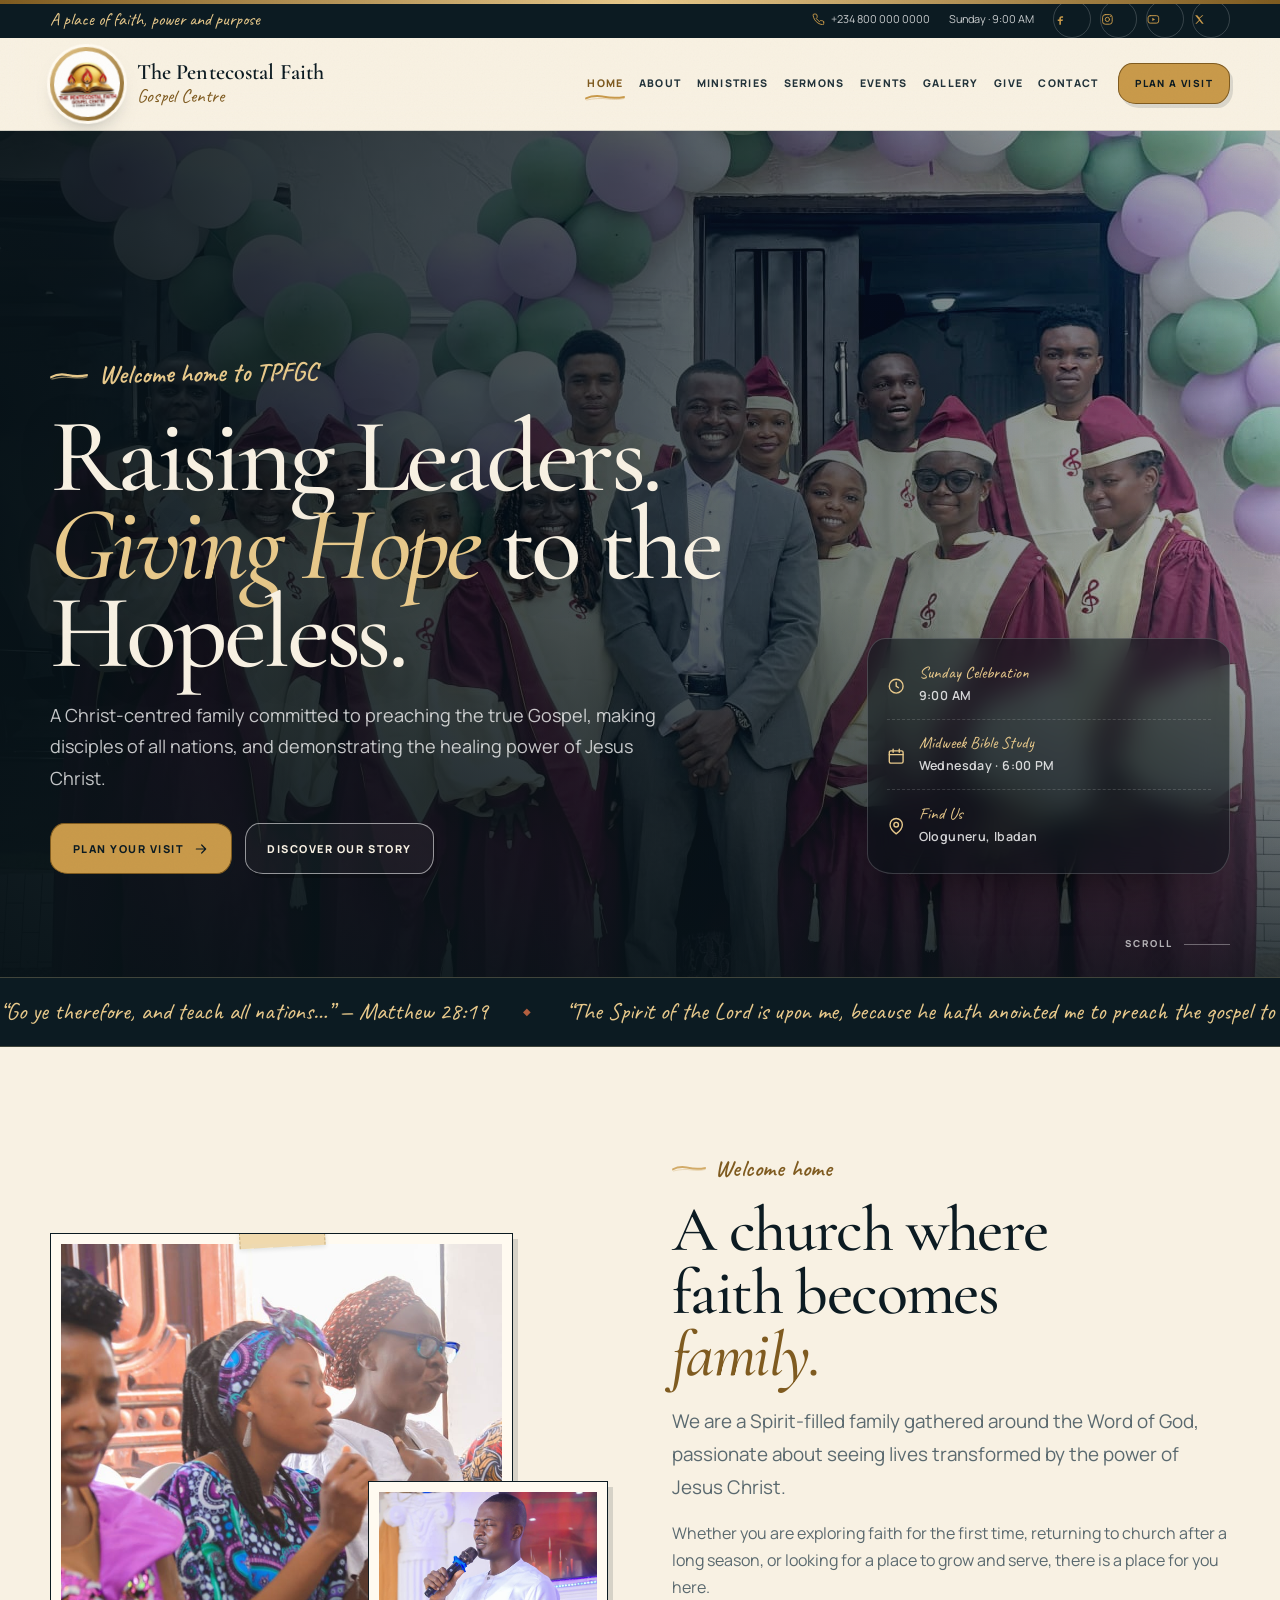
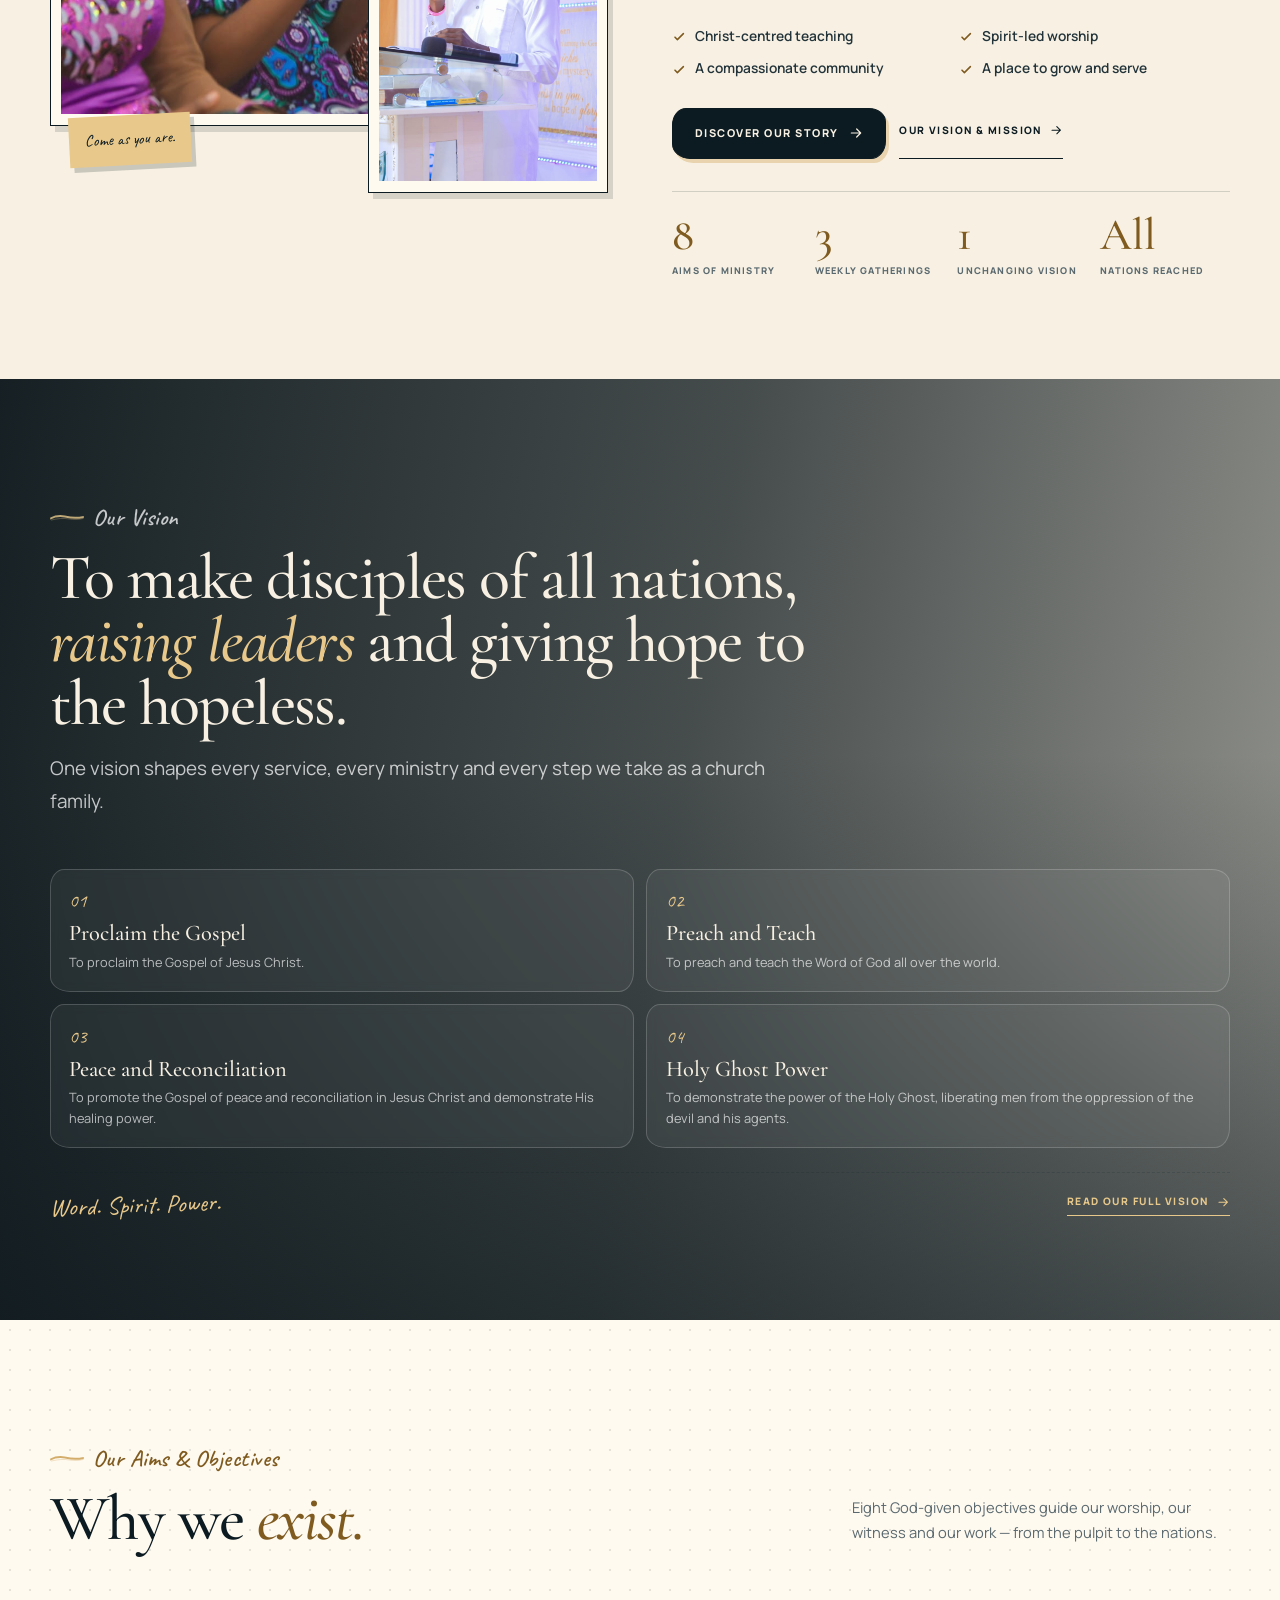
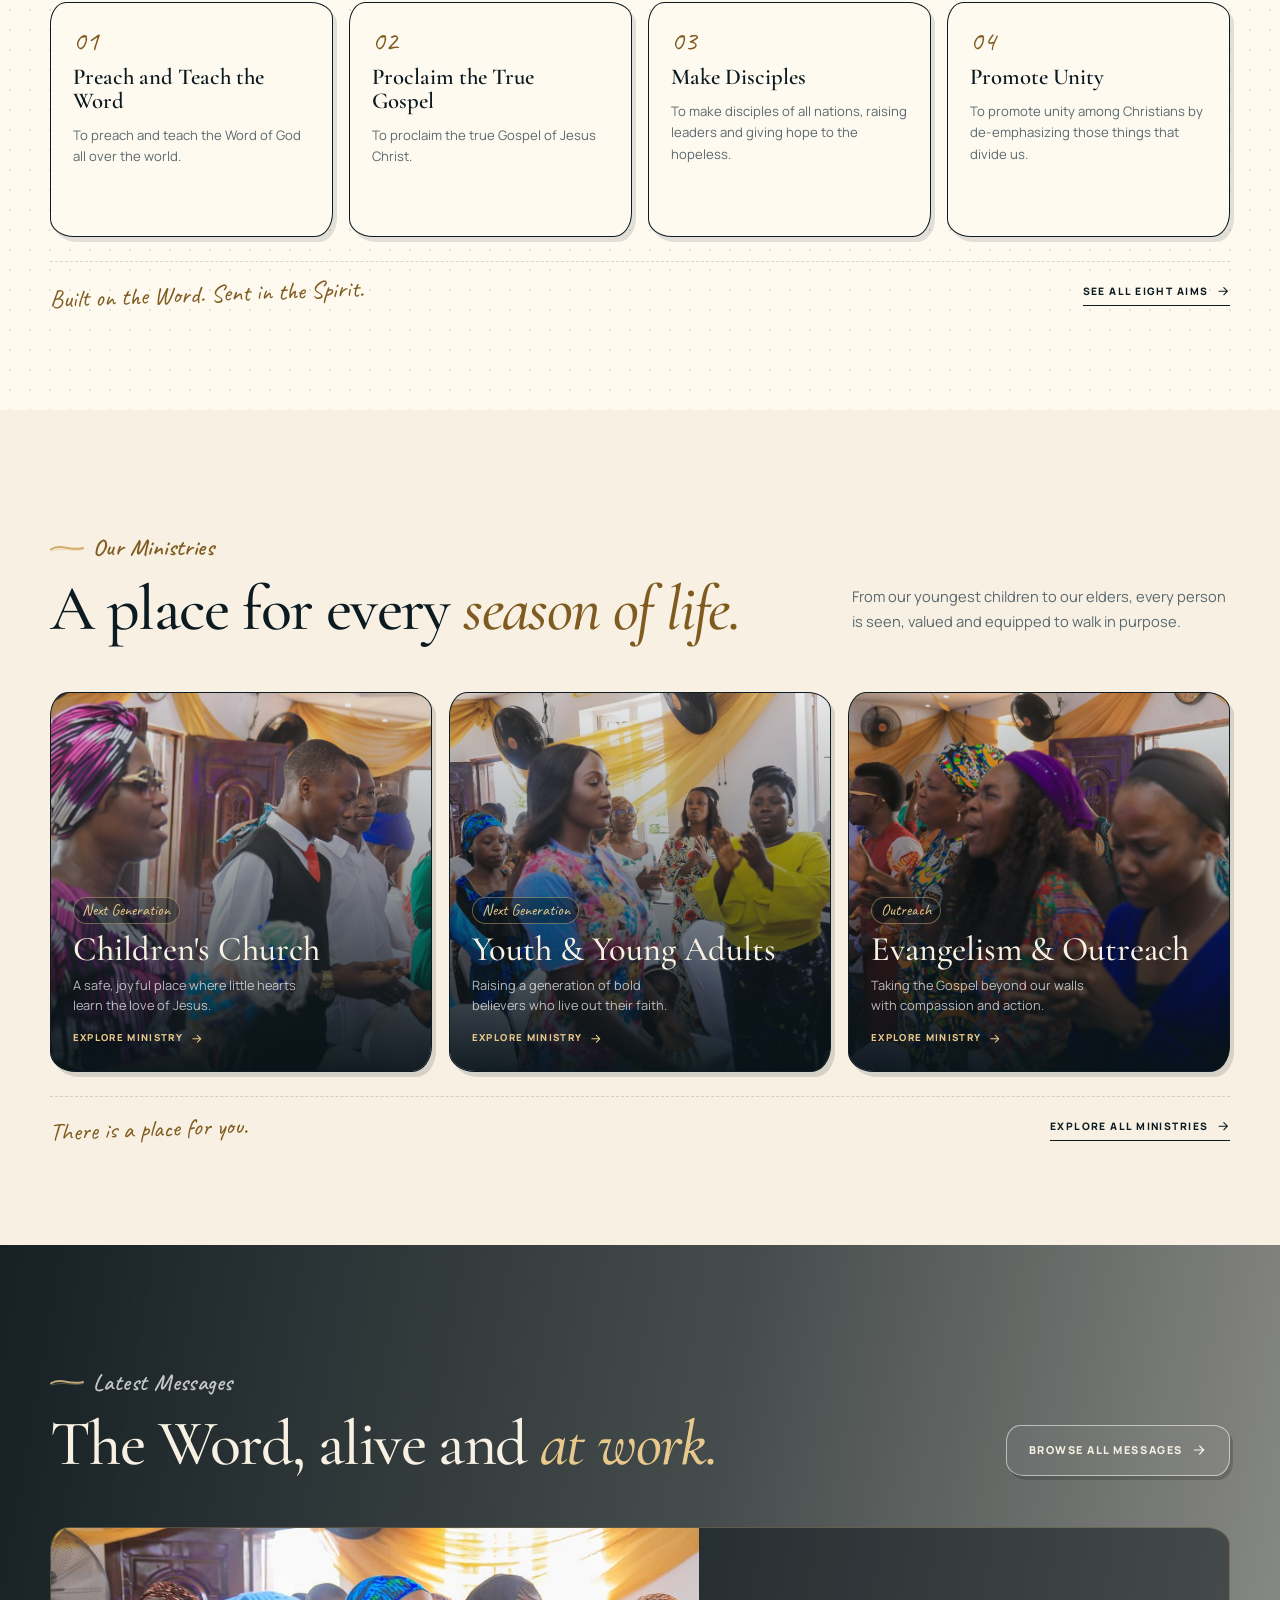
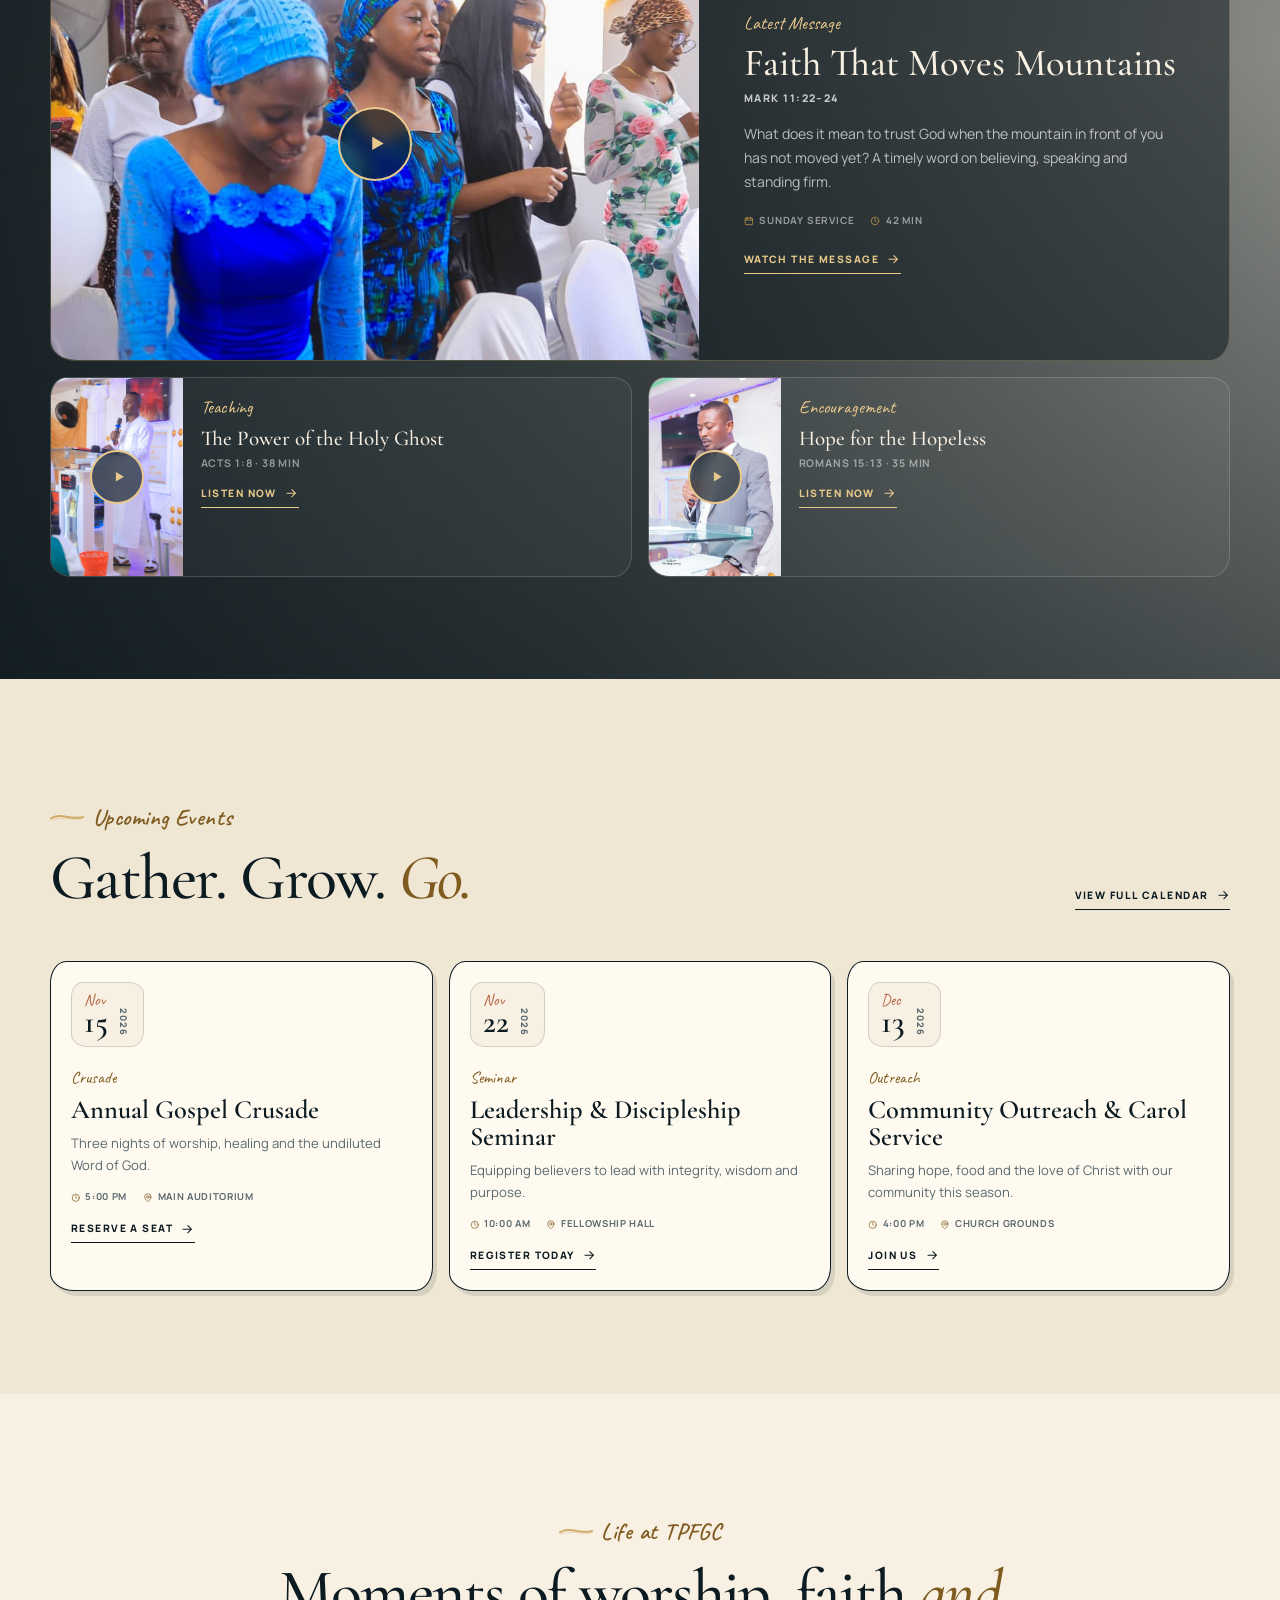
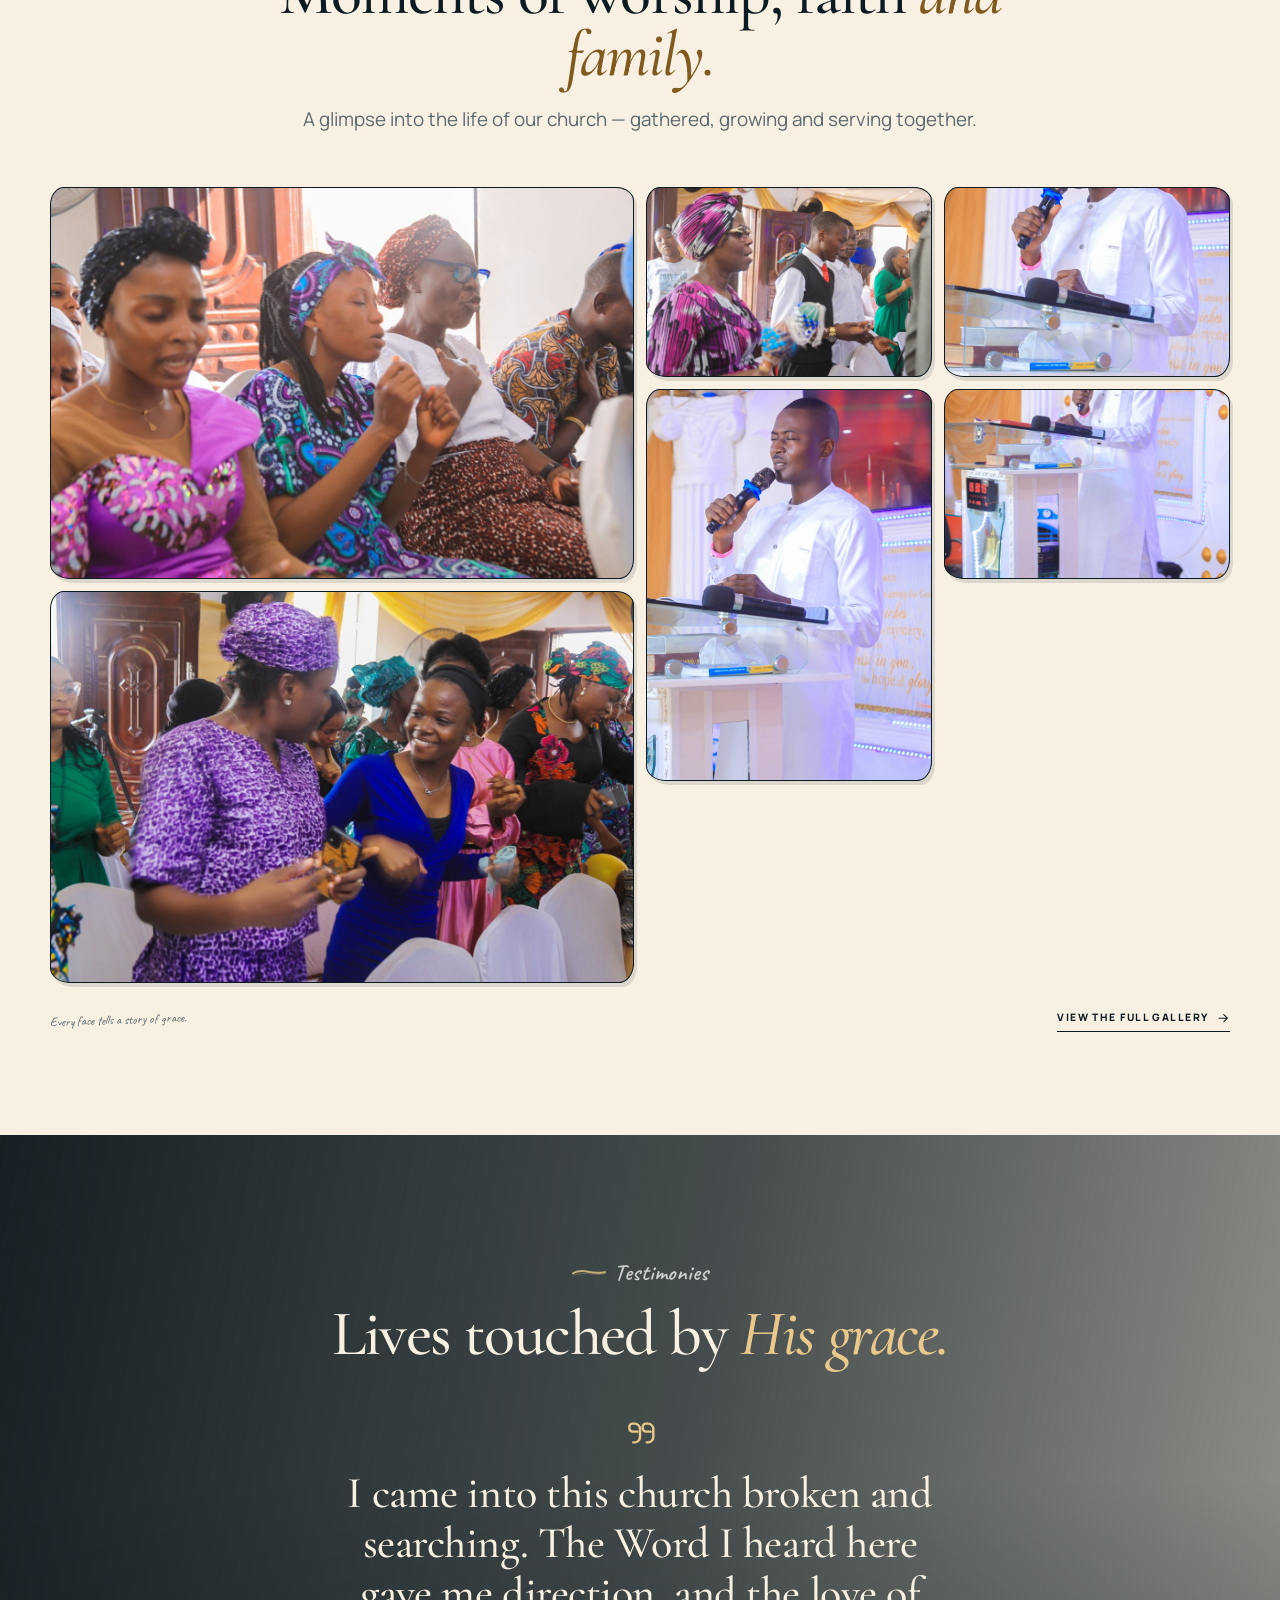
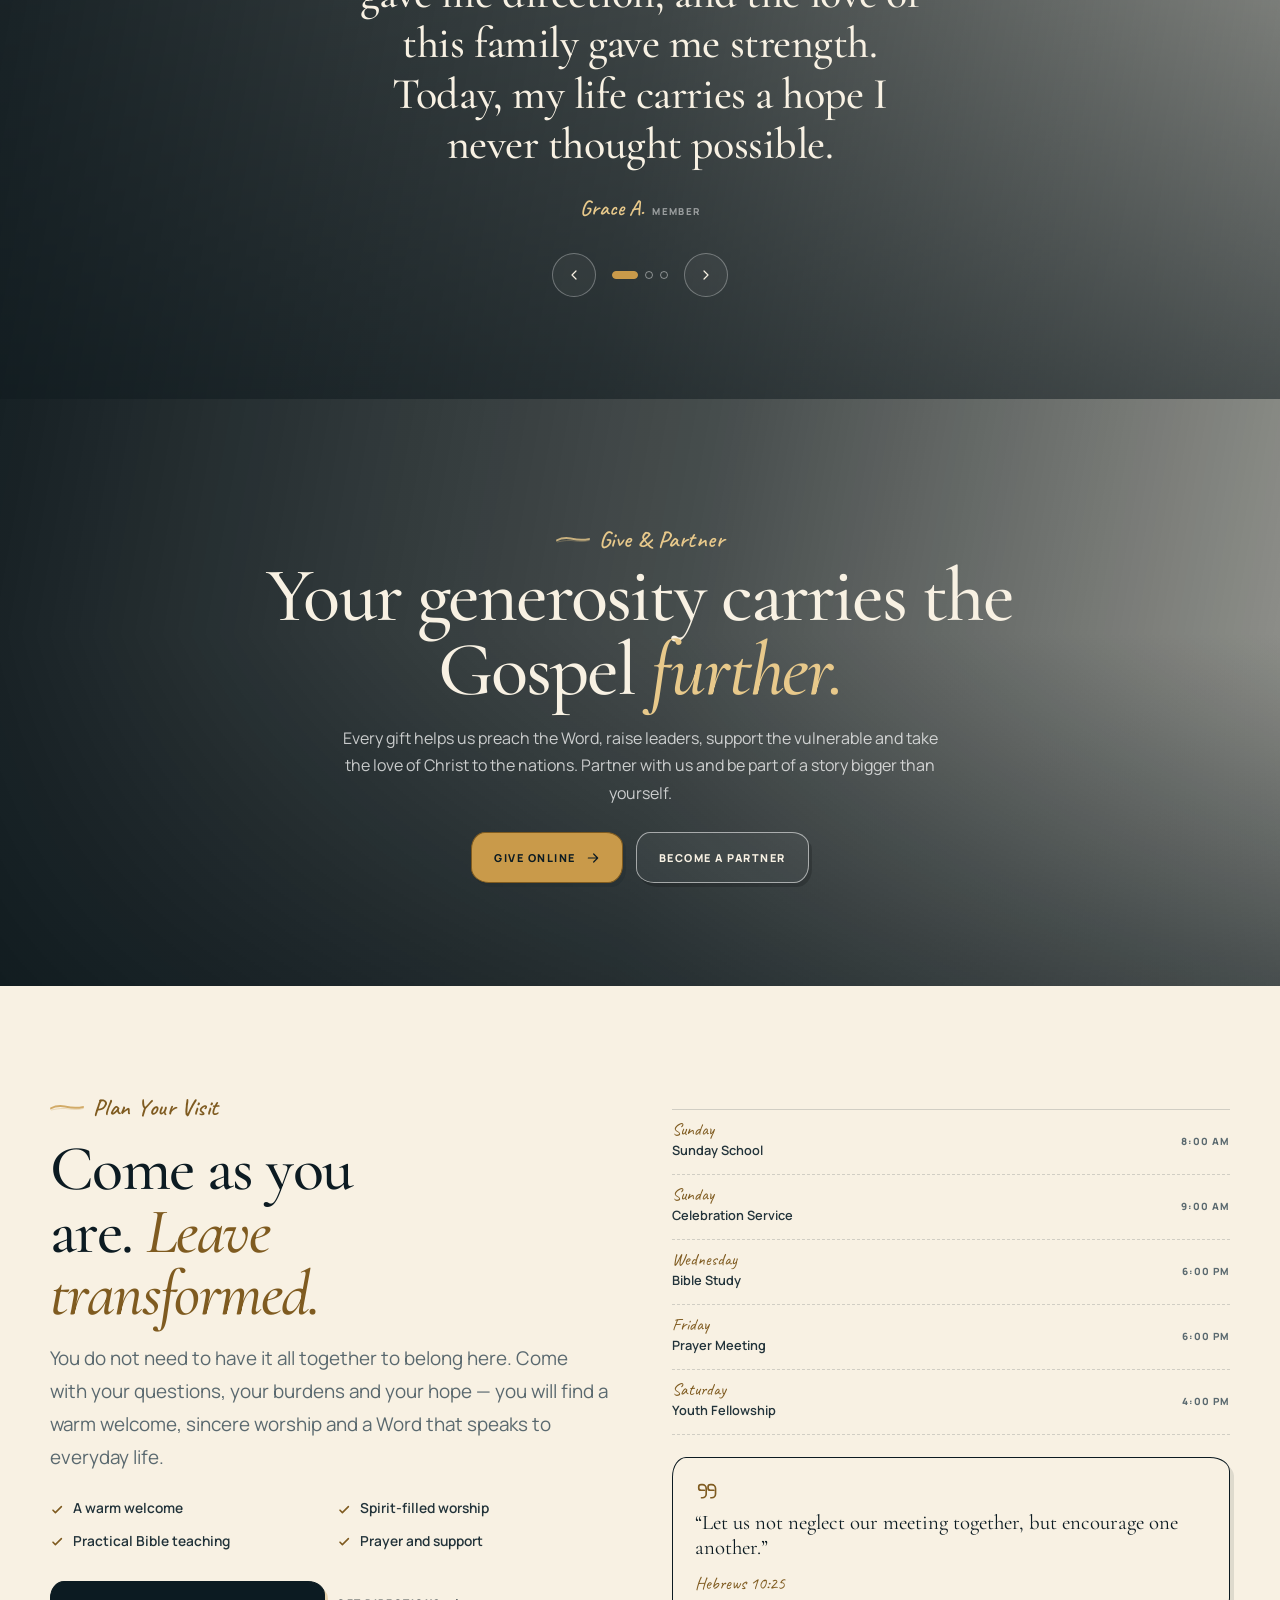
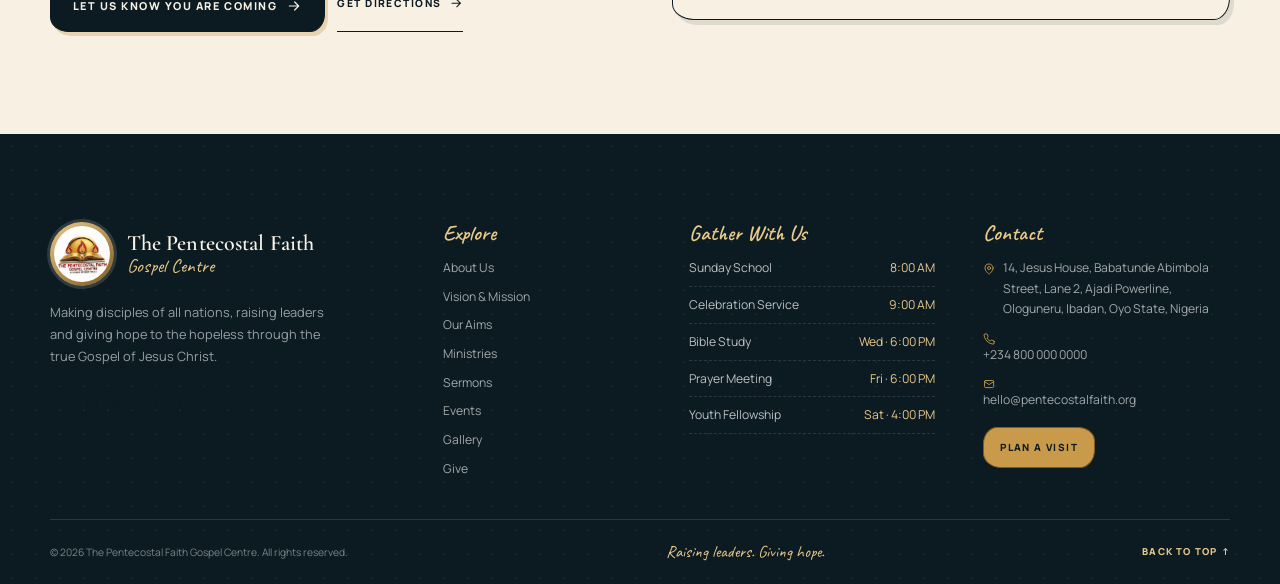
==== commit 1a0cced4: "Use TPFGC acronym consistently" ====
--- a/index.html
+++ b/index.html
@@ -165,7 +165,7 @@
     <div class="hero__overlay" aria-hidden="true"></div>
     <div class="container hero__inner">
       <div class="hero__content">
-        <p class="hero__eyebrow">Welcome home to tpfgc</p>
+        <p class="hero__eyebrow">Welcome home to TPFGC</p>
         <h1 class="hero__title">Raising Leaders.<br><em>Giving Hope</em> to the Hopeless.</h1>
         <p class="hero__text">A Christ-centred family committed to preaching the true Gospel, making disciples of all nations, and demonstrating the healing power of Jesus Christ.</p>
         <div class="hero__actions">
@@ -457,7 +457,7 @@
     <div class="container">
       
   <div class="section-head section-head--center reveal">
-    <p class="eyebrow">Life at TFGC</p>
+    <p class="eyebrow">Life at TPFGC</p>
     <h2 class="section-title">Moments of worship, faith <em class="accent">and family.</em></h2>
     <p class="lead">A glimpse into the life of our church &mdash; gathered, growing and serving together.</p>
   </div>
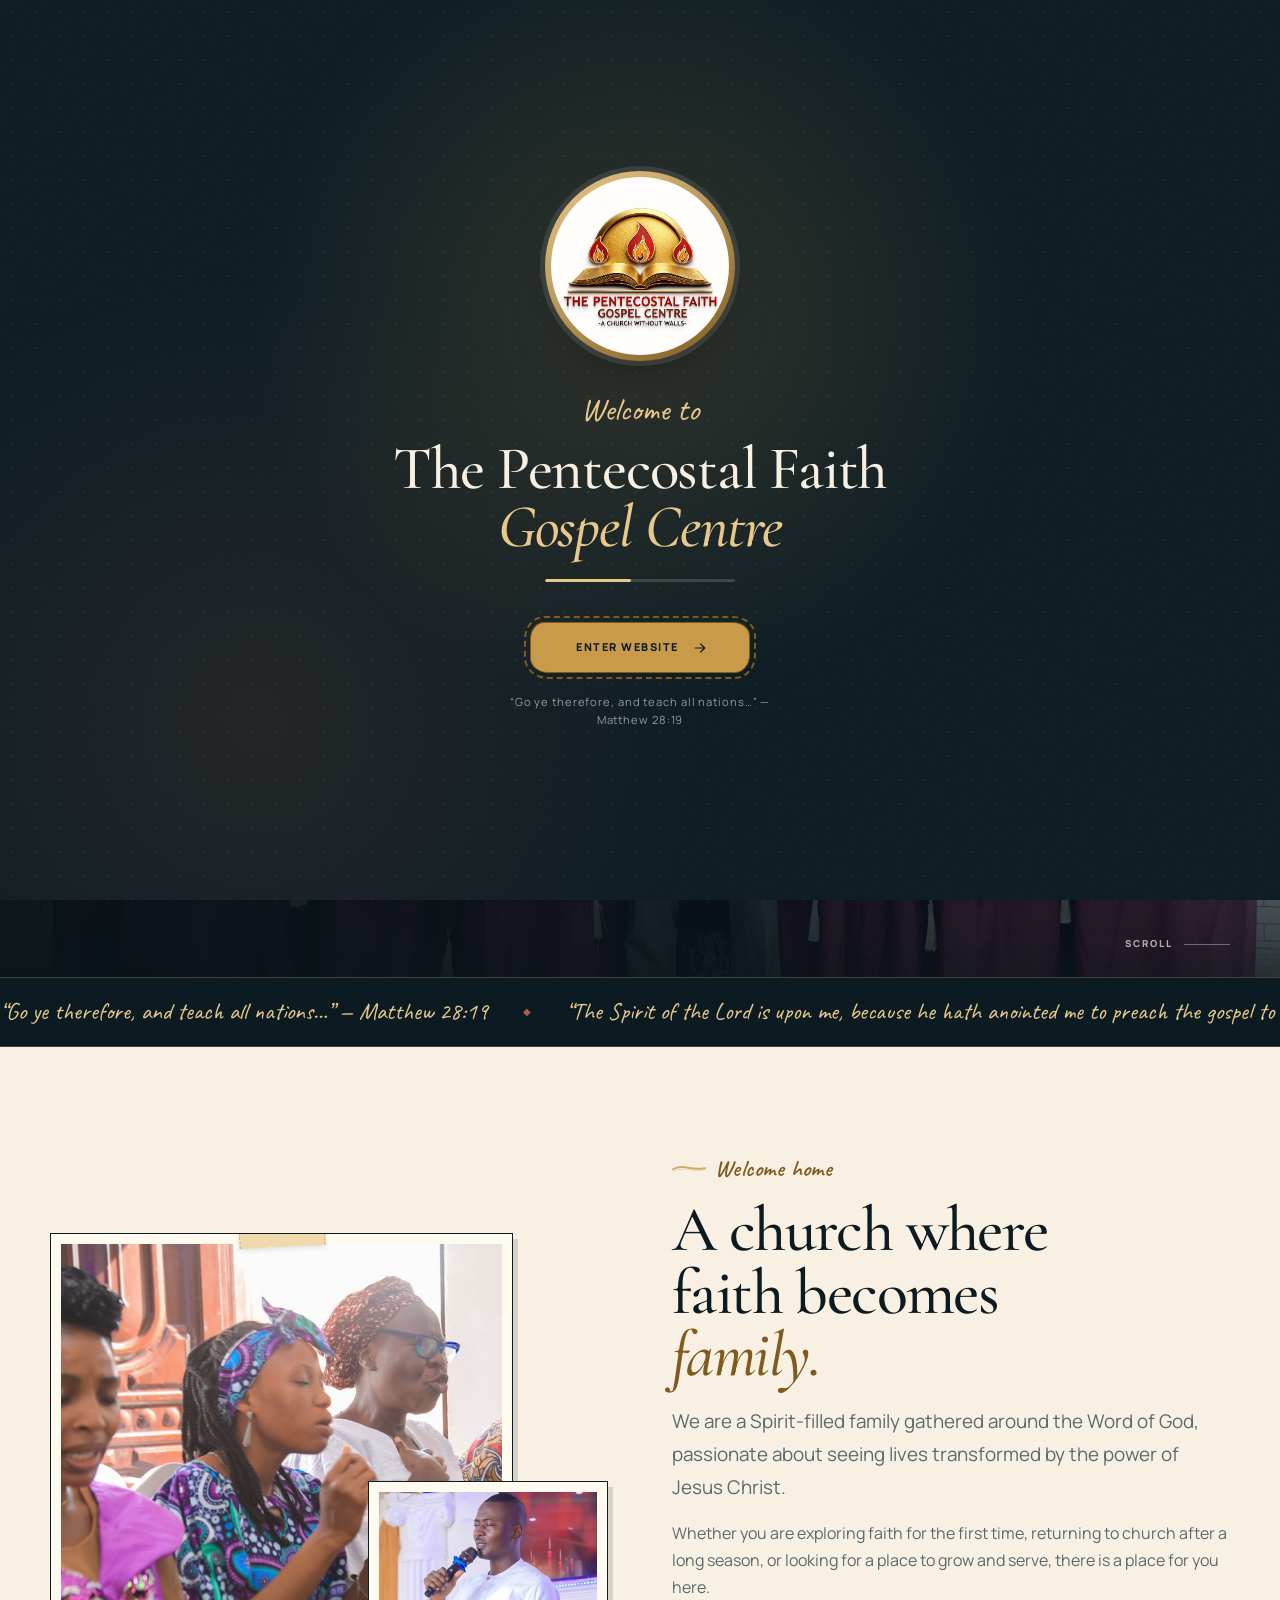
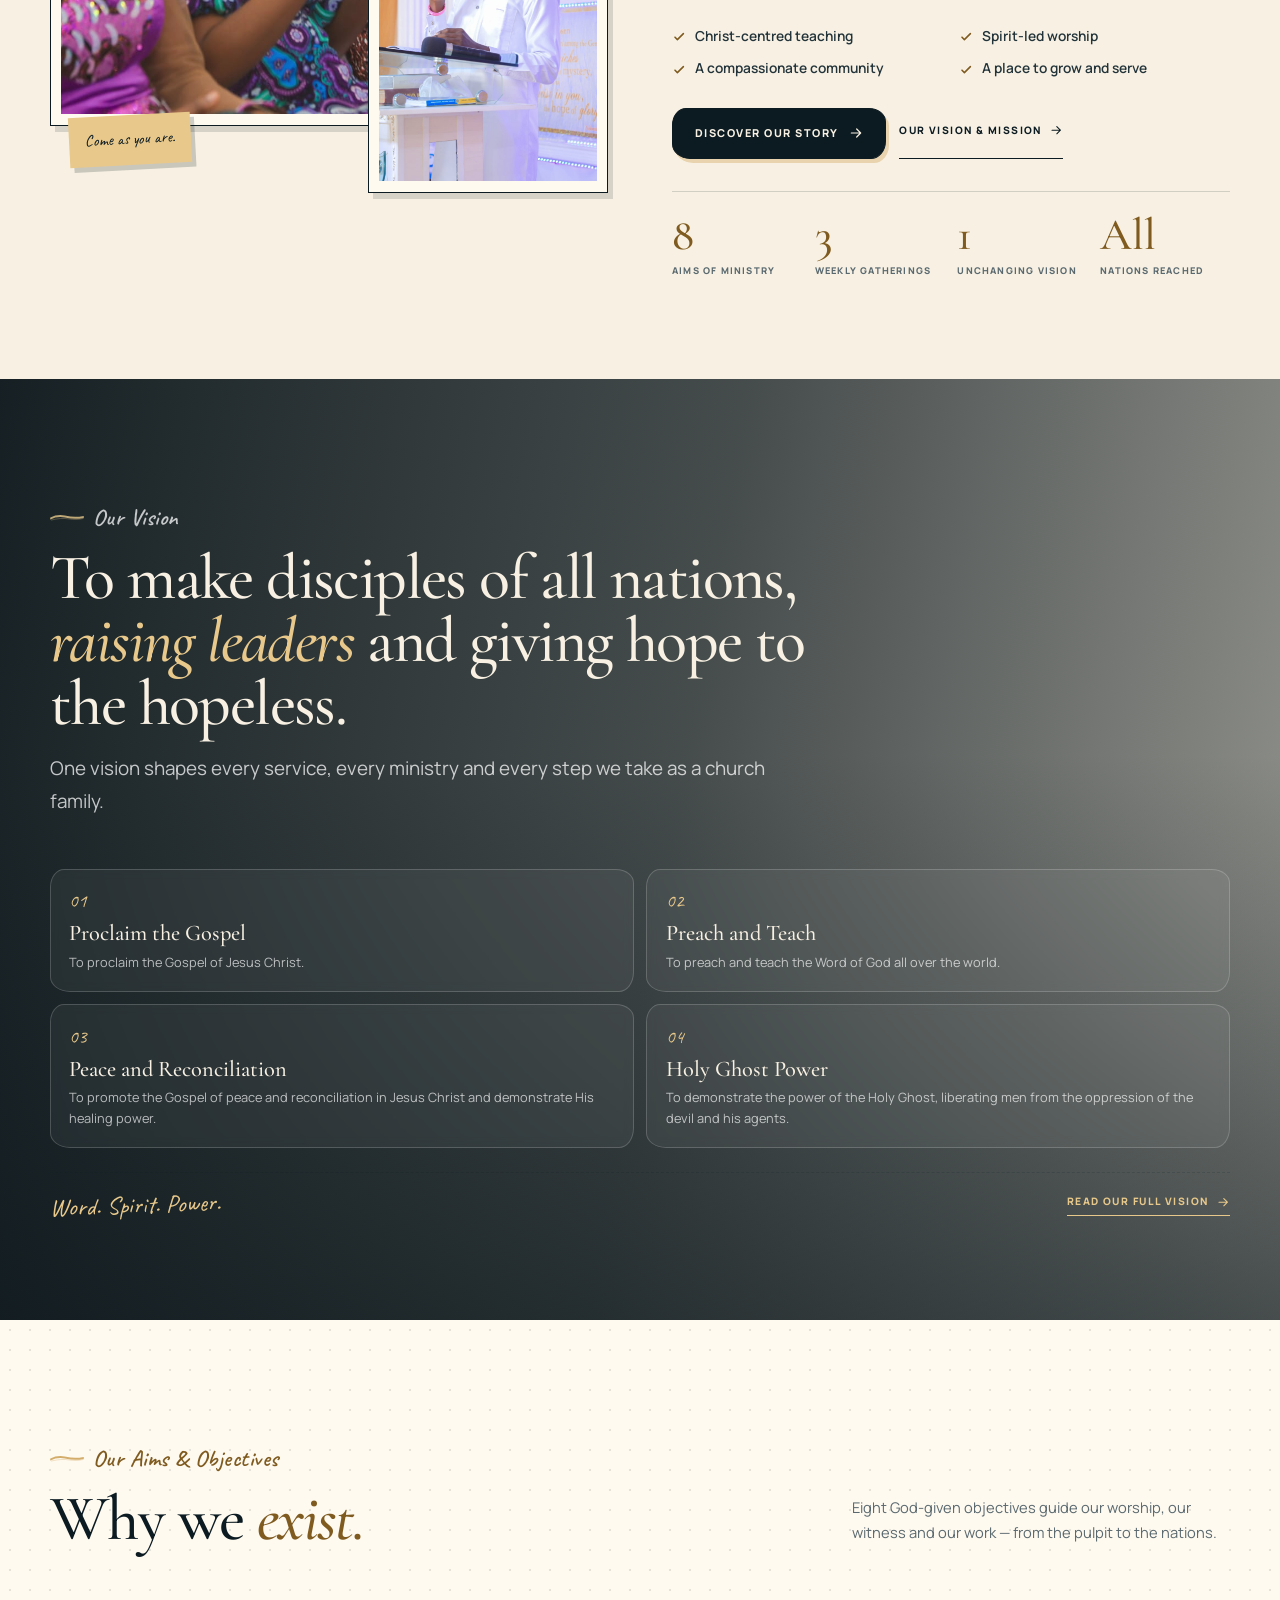
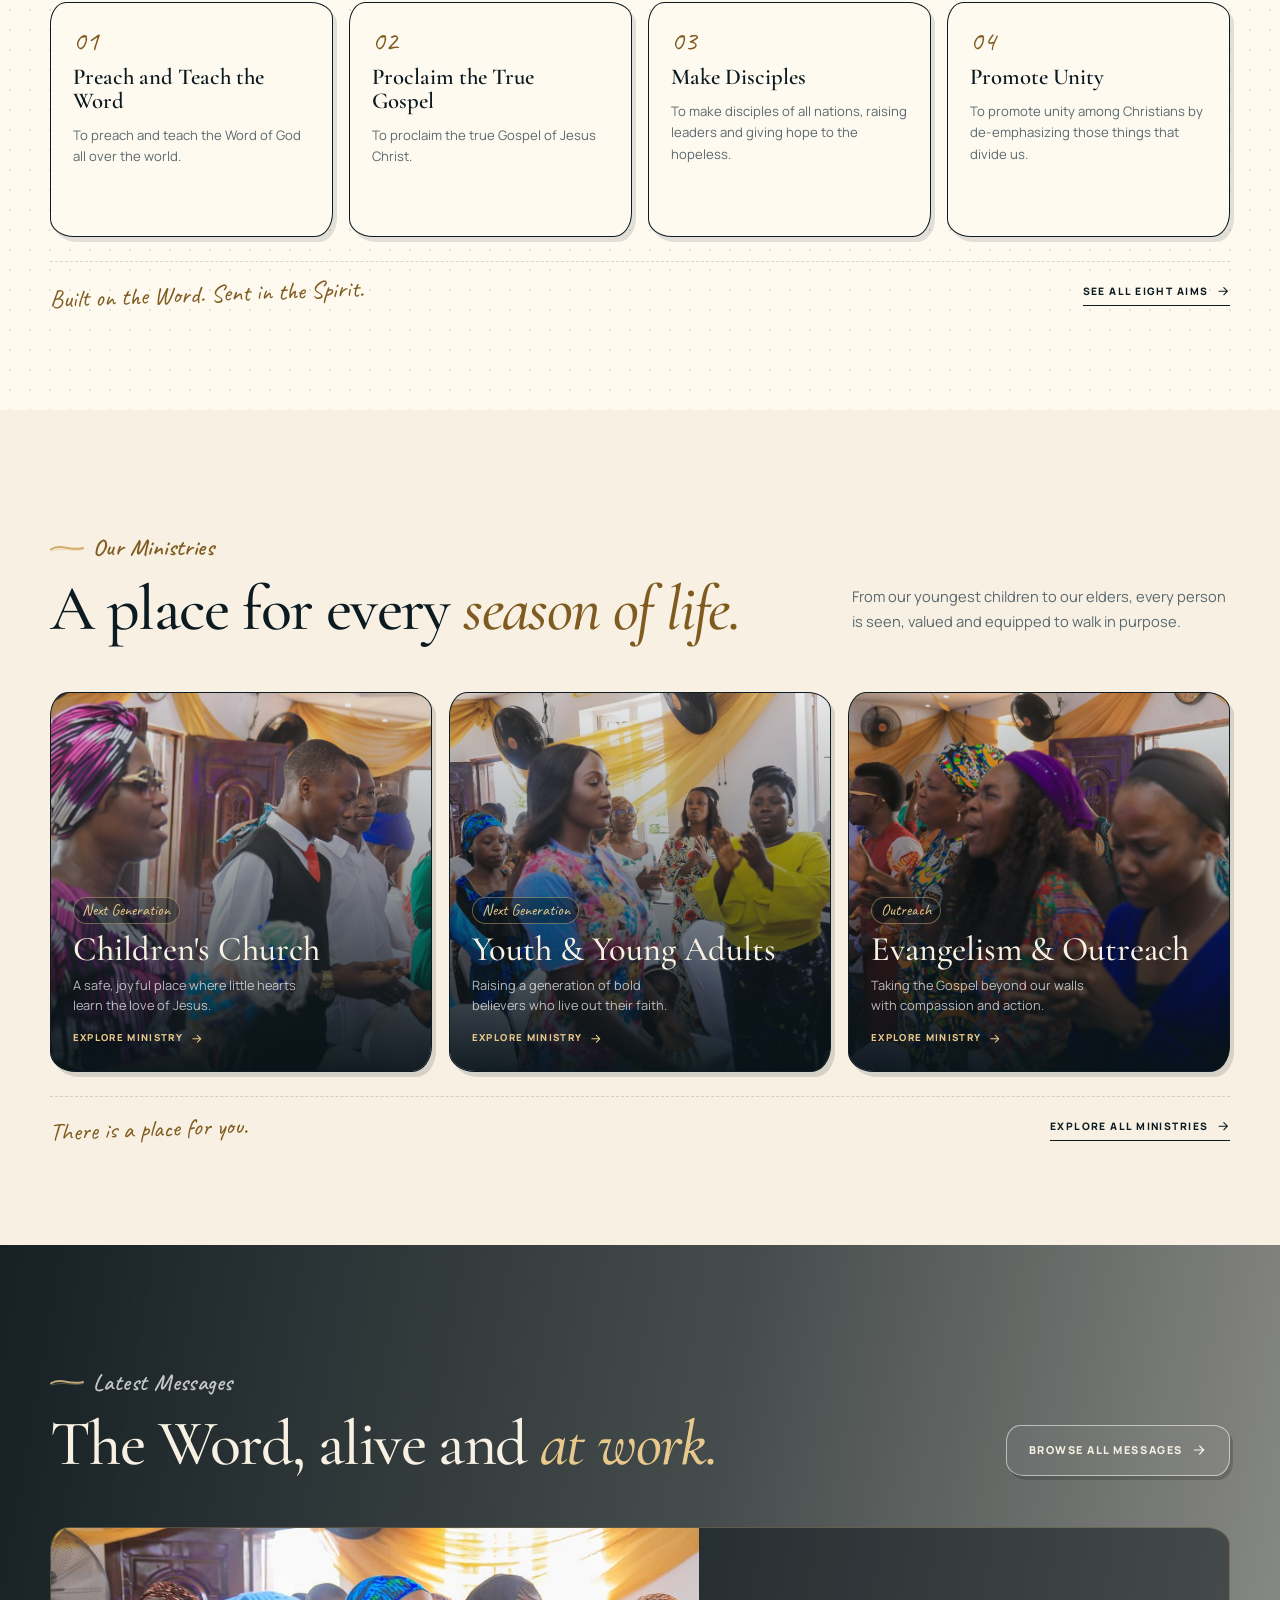
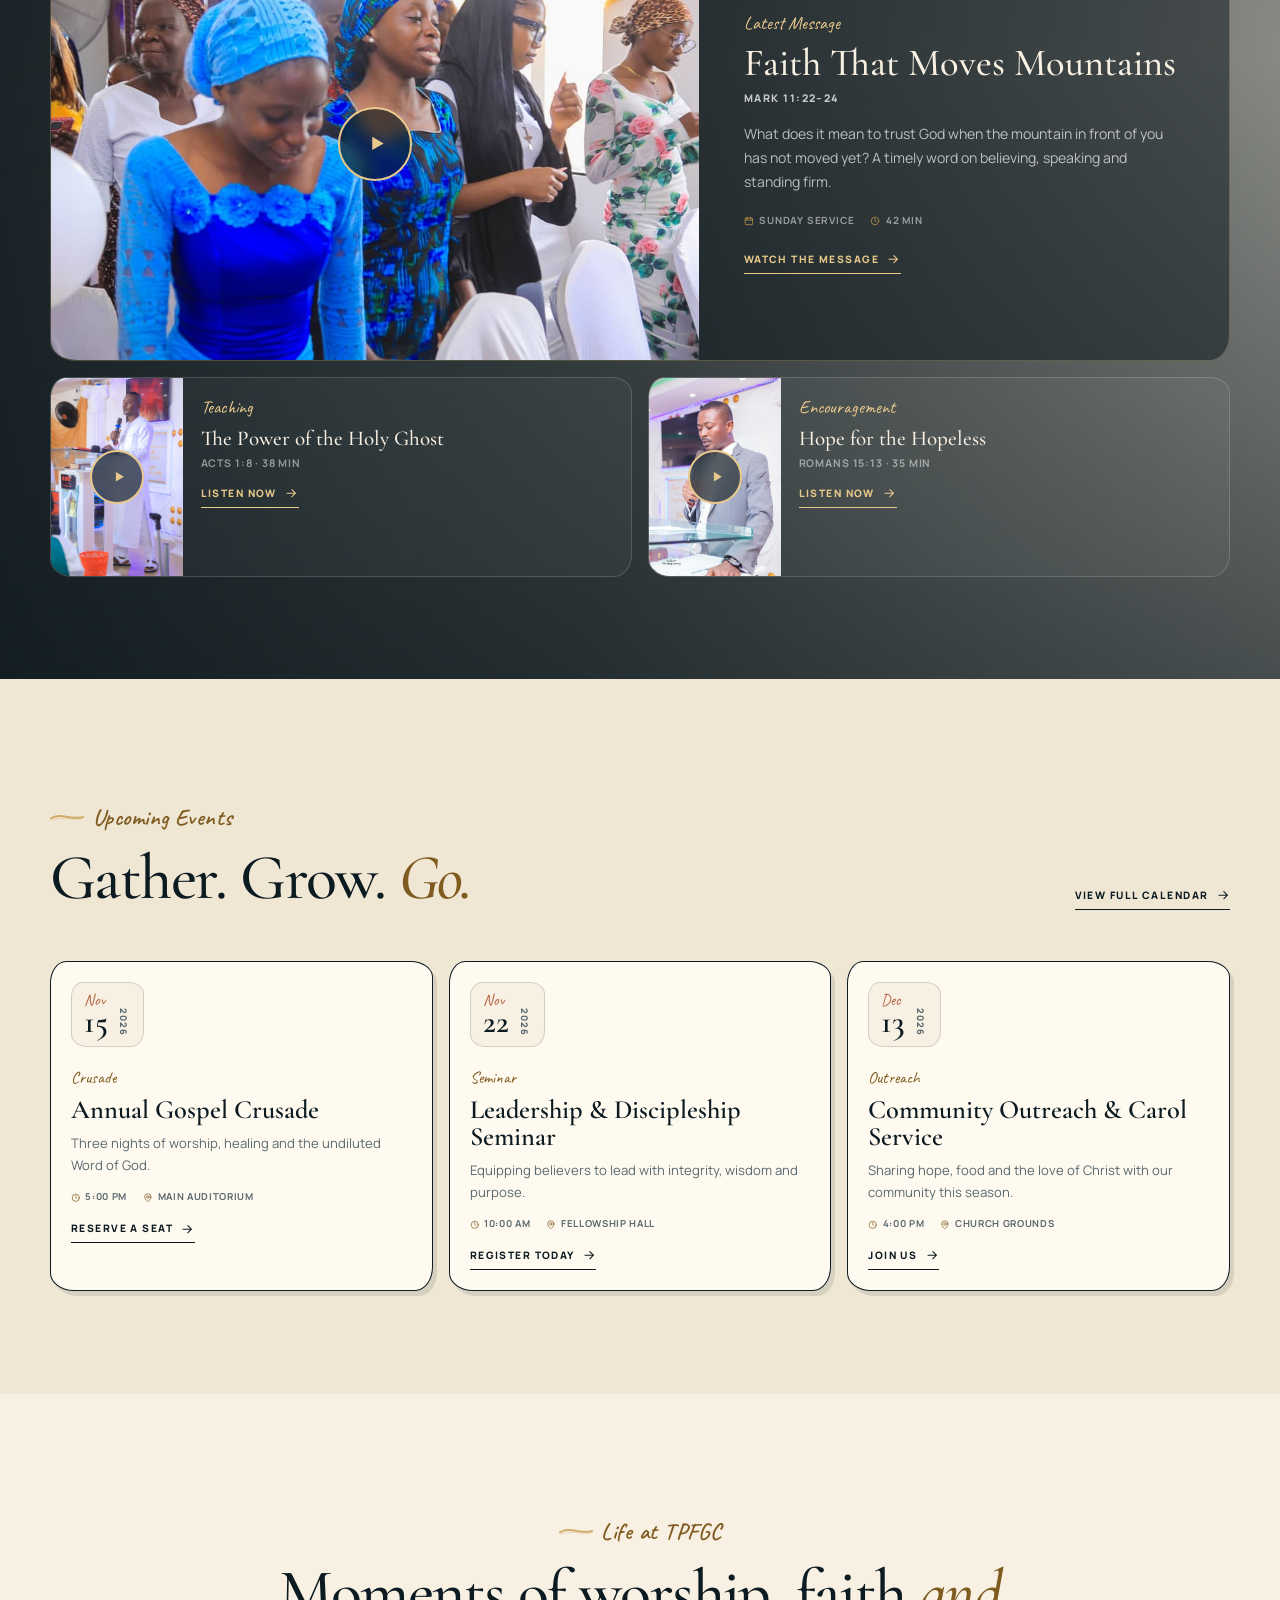
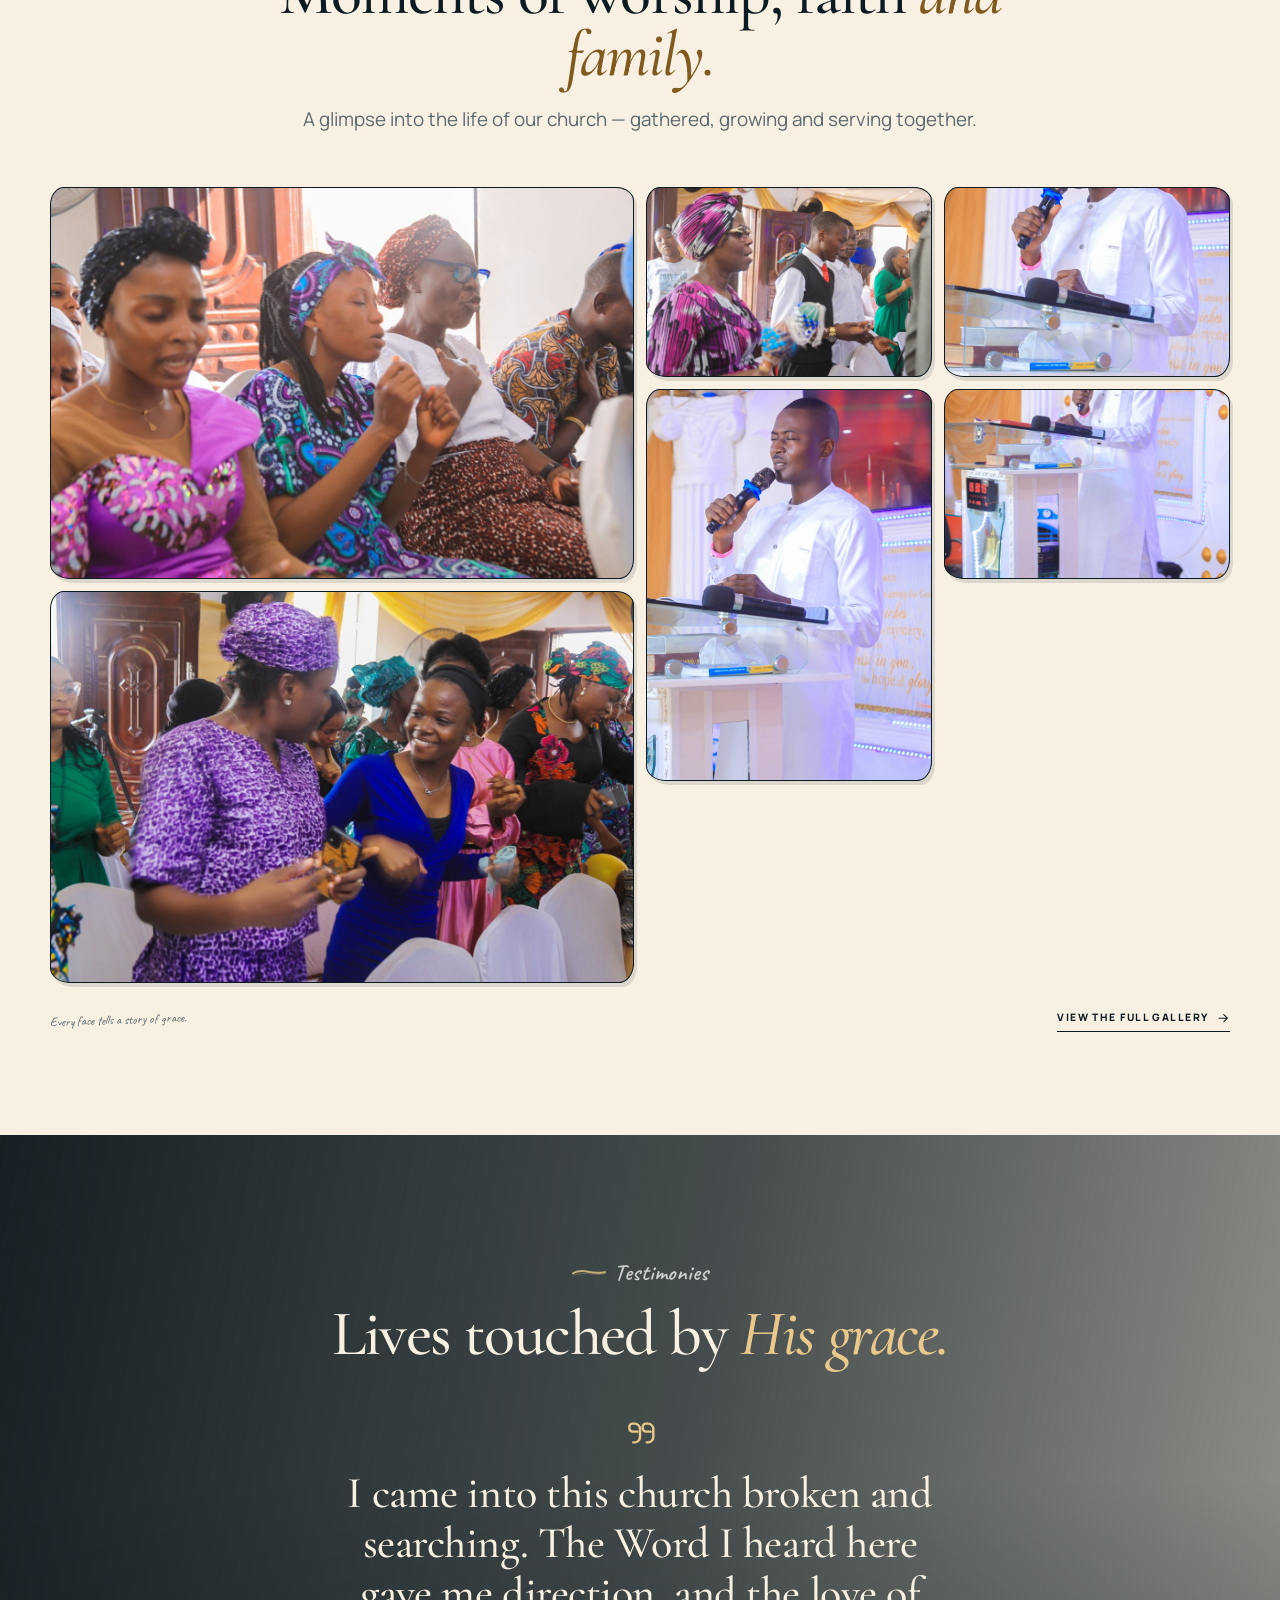
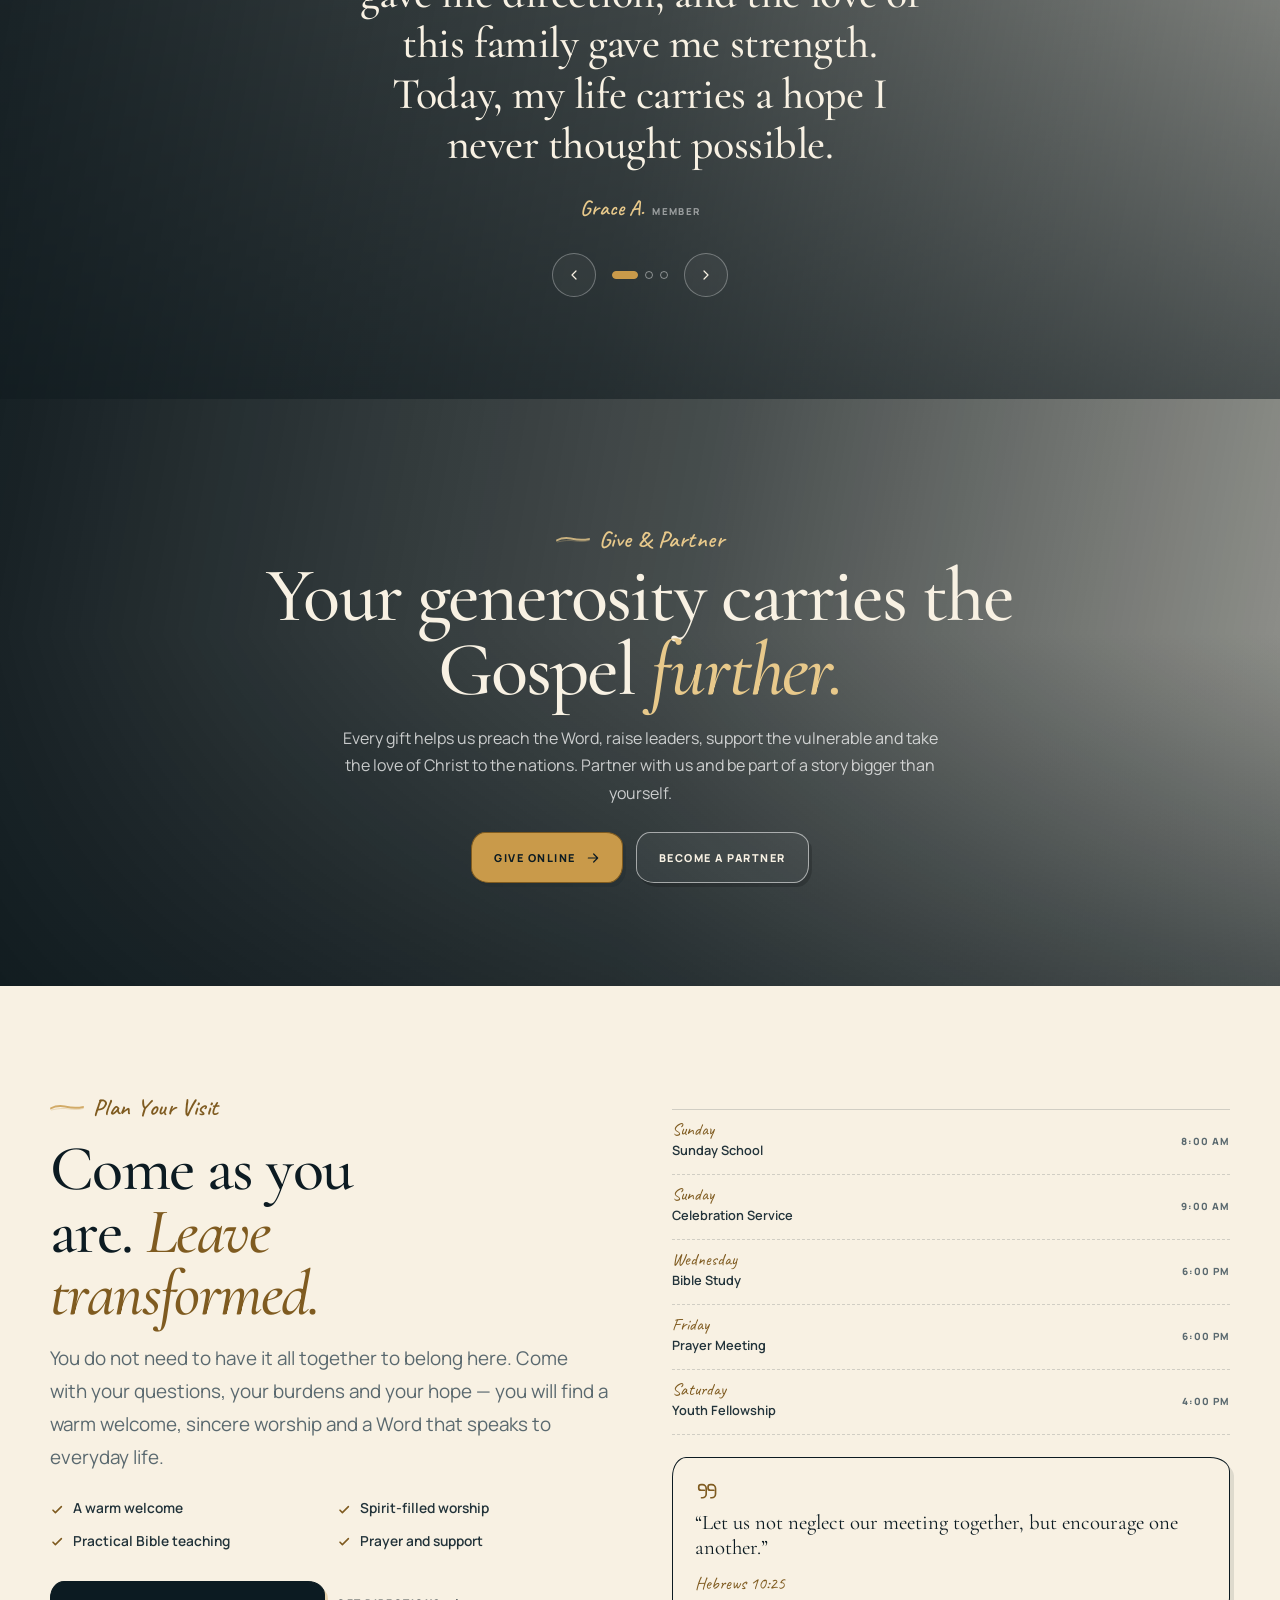
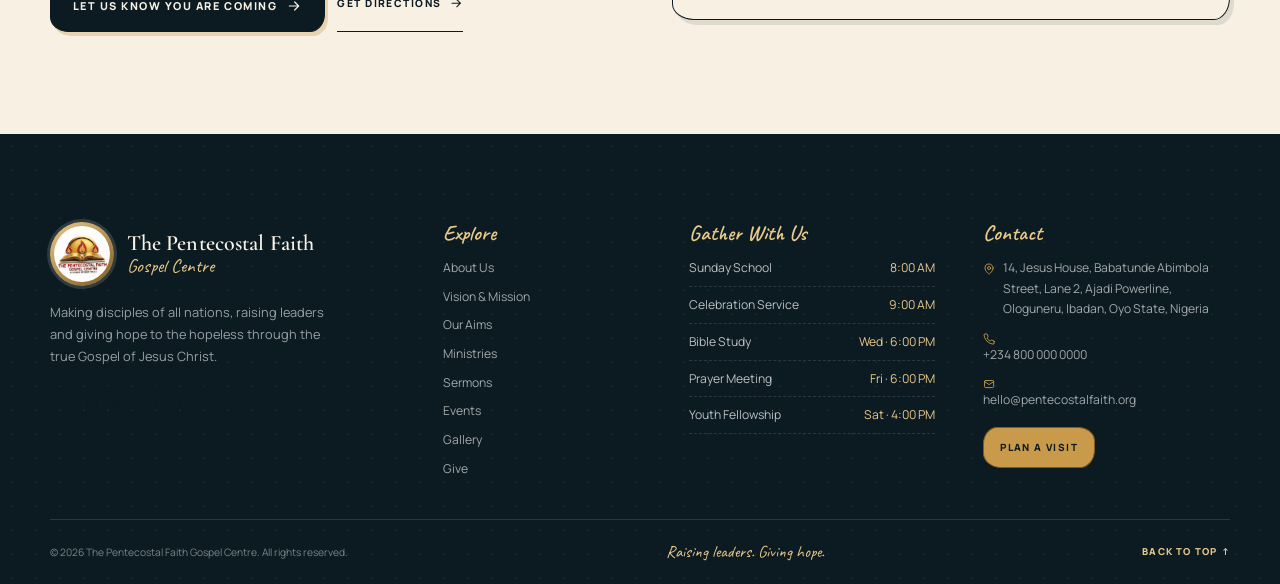
==== commit c4d5046b: "Add click-to-enter welcome screen" ====
--- a/index.html
+++ b/index.html
@@ -92,14 +92,14 @@
     <symbol id="icon-dove" viewBox="0 0 24 24"><path d="M3 14c4.5 0 7.5-2 9-5 1.5 3 4.5 5 9 5-2.5 4-6.5 6-9 6s-6.5-2-9-6Z"/><path d="M12 9c.5-2.5 2-4 4.5-4.5"/></symbol>
   </svg>
   
-  <div class="splash" id="splash" aria-hidden="true">
+  <div class="splash" id="splash" role="dialog" aria-modal="true" aria-labelledby="splash-name" aria-describedby="splash-verse" aria-hidden="true">
     <div class="splash__inner">
-      <div class="splash__logo"><img src="LOGO.jpeg" alt="" width="190" height="190"></div>
+      <div class="splash__logo"><img src="LOGO.jpeg" alt="The Pentecostal Faith Gospel Centre logo" width="190" height="190"></div>
       <p class="splash__hand">Welcome to</p>
-      <p class="splash__name">The Pentecostal Faith<span>Gospel Centre</span></p>
+      <p class="splash__name" id="splash-name">The Pentecostal Faith<span>Gospel Centre</span></p>
       <div class="splash__line"><span></span></div>
-      <div class="splash__loader" aria-hidden="true"><span class="loader"></span></div>
-      <p class="splash__verse">&ldquo;Go ye therefore, and teach all nations&hellip;&rdquo; &mdash; Matthew 28:19</p>
+      <button class="btn btn--gold splash__enter" id="splash-enter" type="button">Enter Website <svg class="icon" aria-hidden="true"><use href="#icon-arrow"/></svg></button>
+      <p class="splash__verse" id="splash-verse">&ldquo;Go ye therefore, and teach all nations&hellip;&rdquo; &mdash; Matthew 28:19</p>
     </div>
   </div>
   
--- a/styles.css
+++ b/styles.css
@@ -1083,9 +1083,24 @@
   }
 }
 
+.splash__enter {
+  min-width: 220px;
+  margin: 1.4rem auto 0;
+  animation: riseIn 0.8s ease 0.6s both;
+}
+
+.splash__enter .icon {
+  transition: transform 0.25s ease;
+}
+
+.splash__enter:hover .icon,
+.splash__enter:focus-visible .icon {
+  transform: translateX(4px);
+}
+
 .splash__verse {
   max-width: 44ch;
-  margin-inline: auto;
+  margin: 1.25rem auto 0;
   font-size: 0.7rem;
   letter-spacing: 0.08em;
   line-height: 1.6;
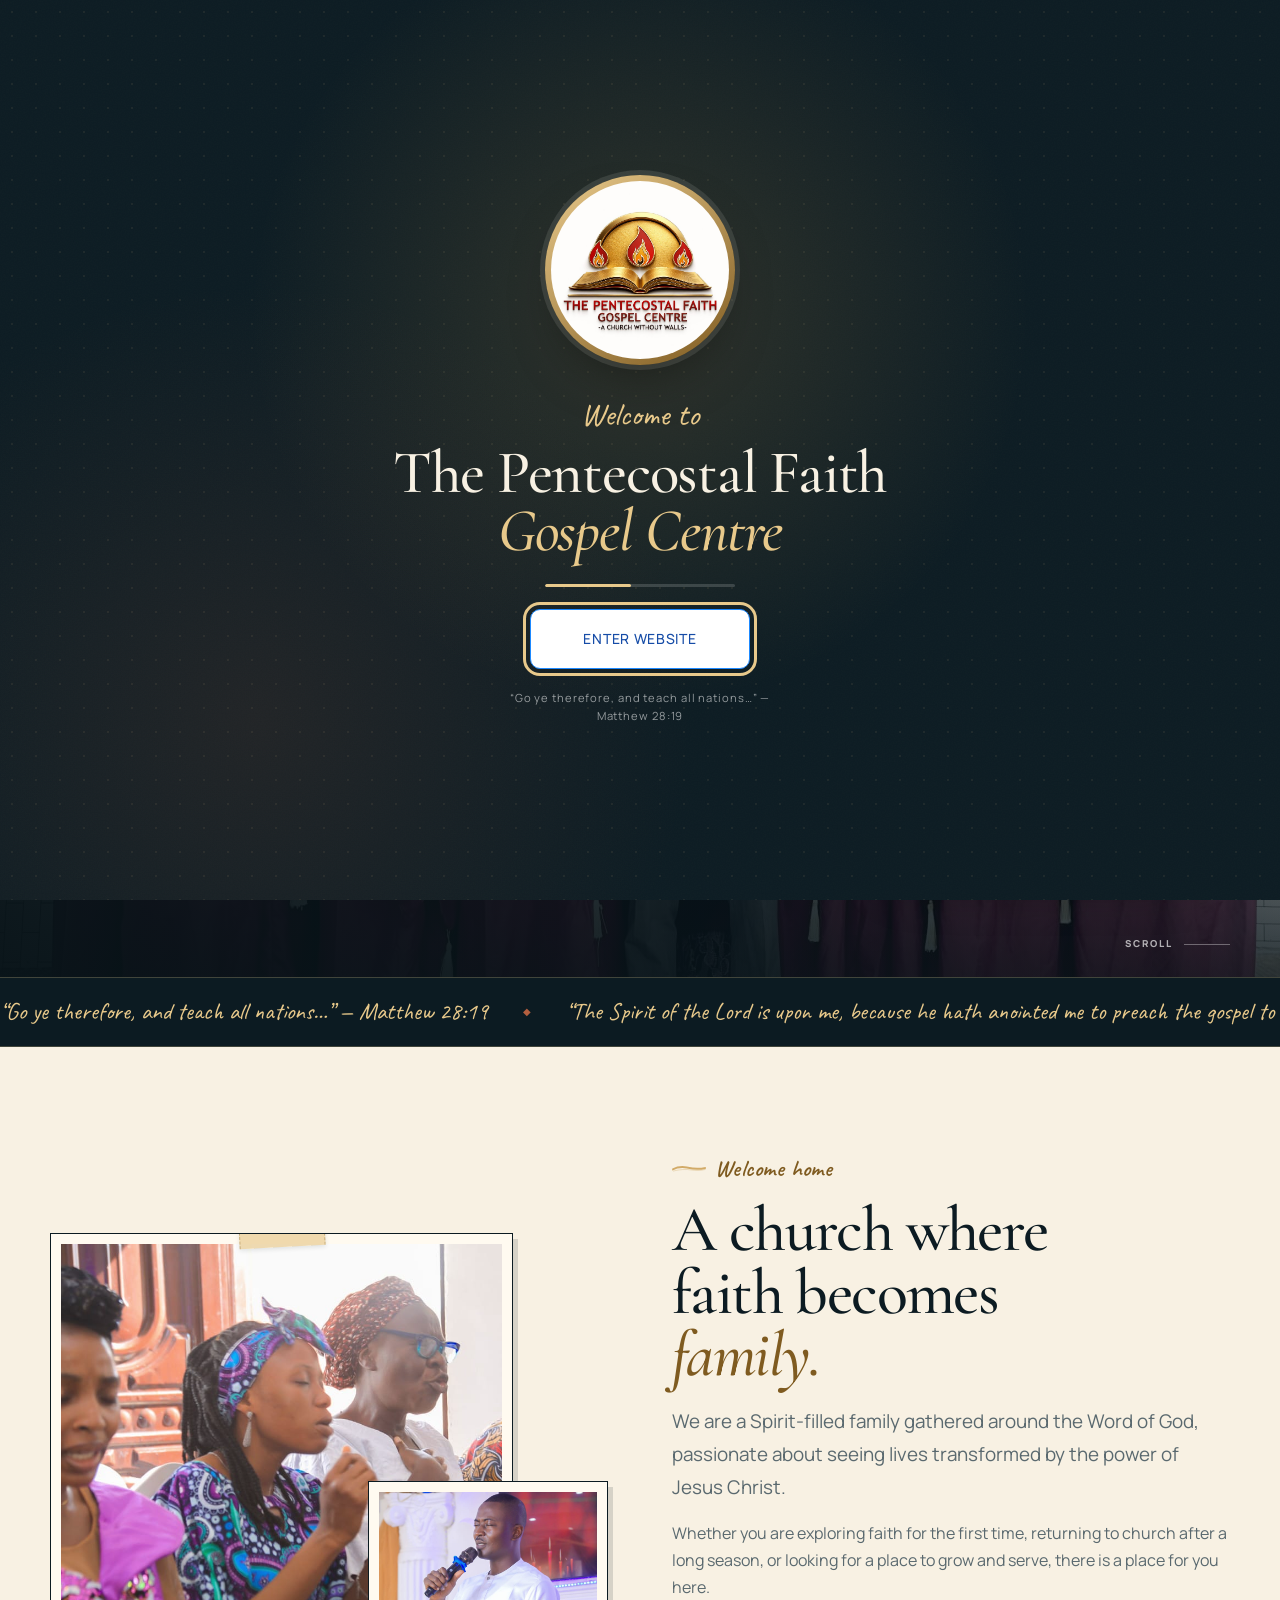
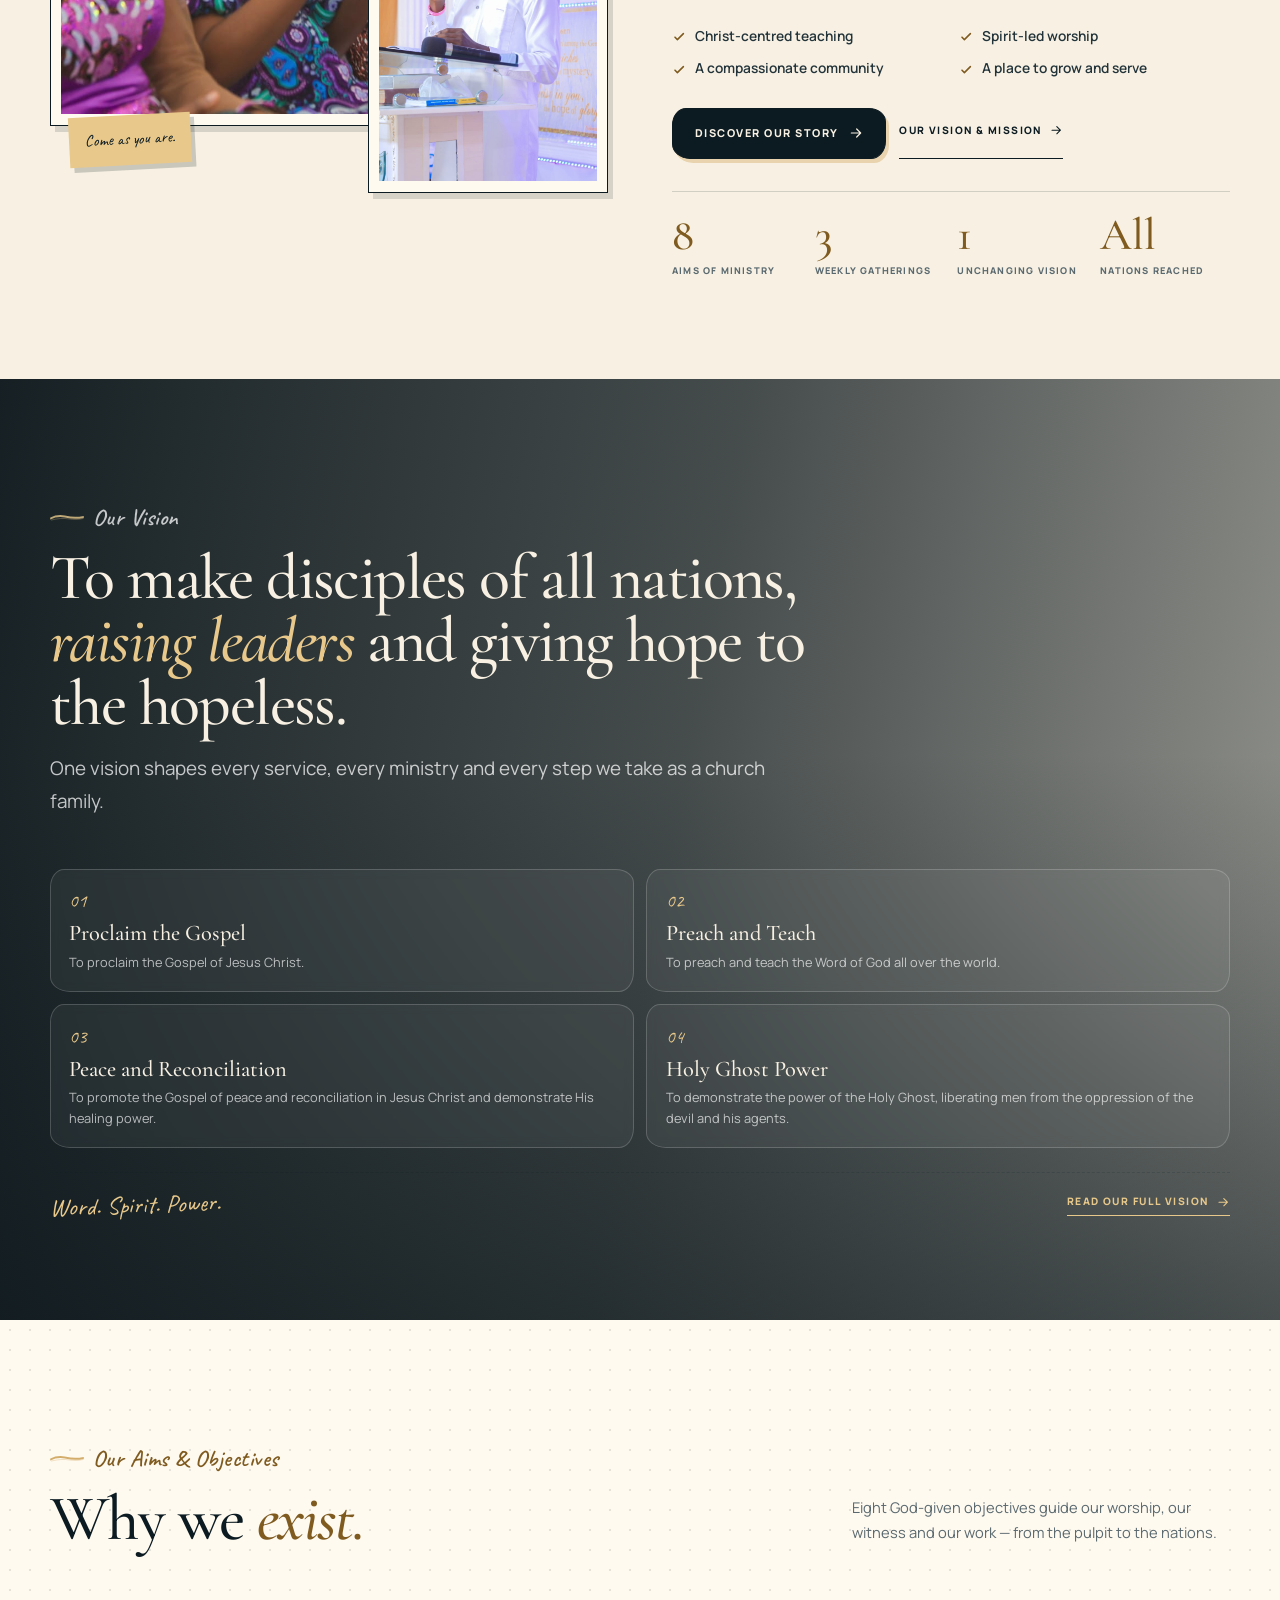
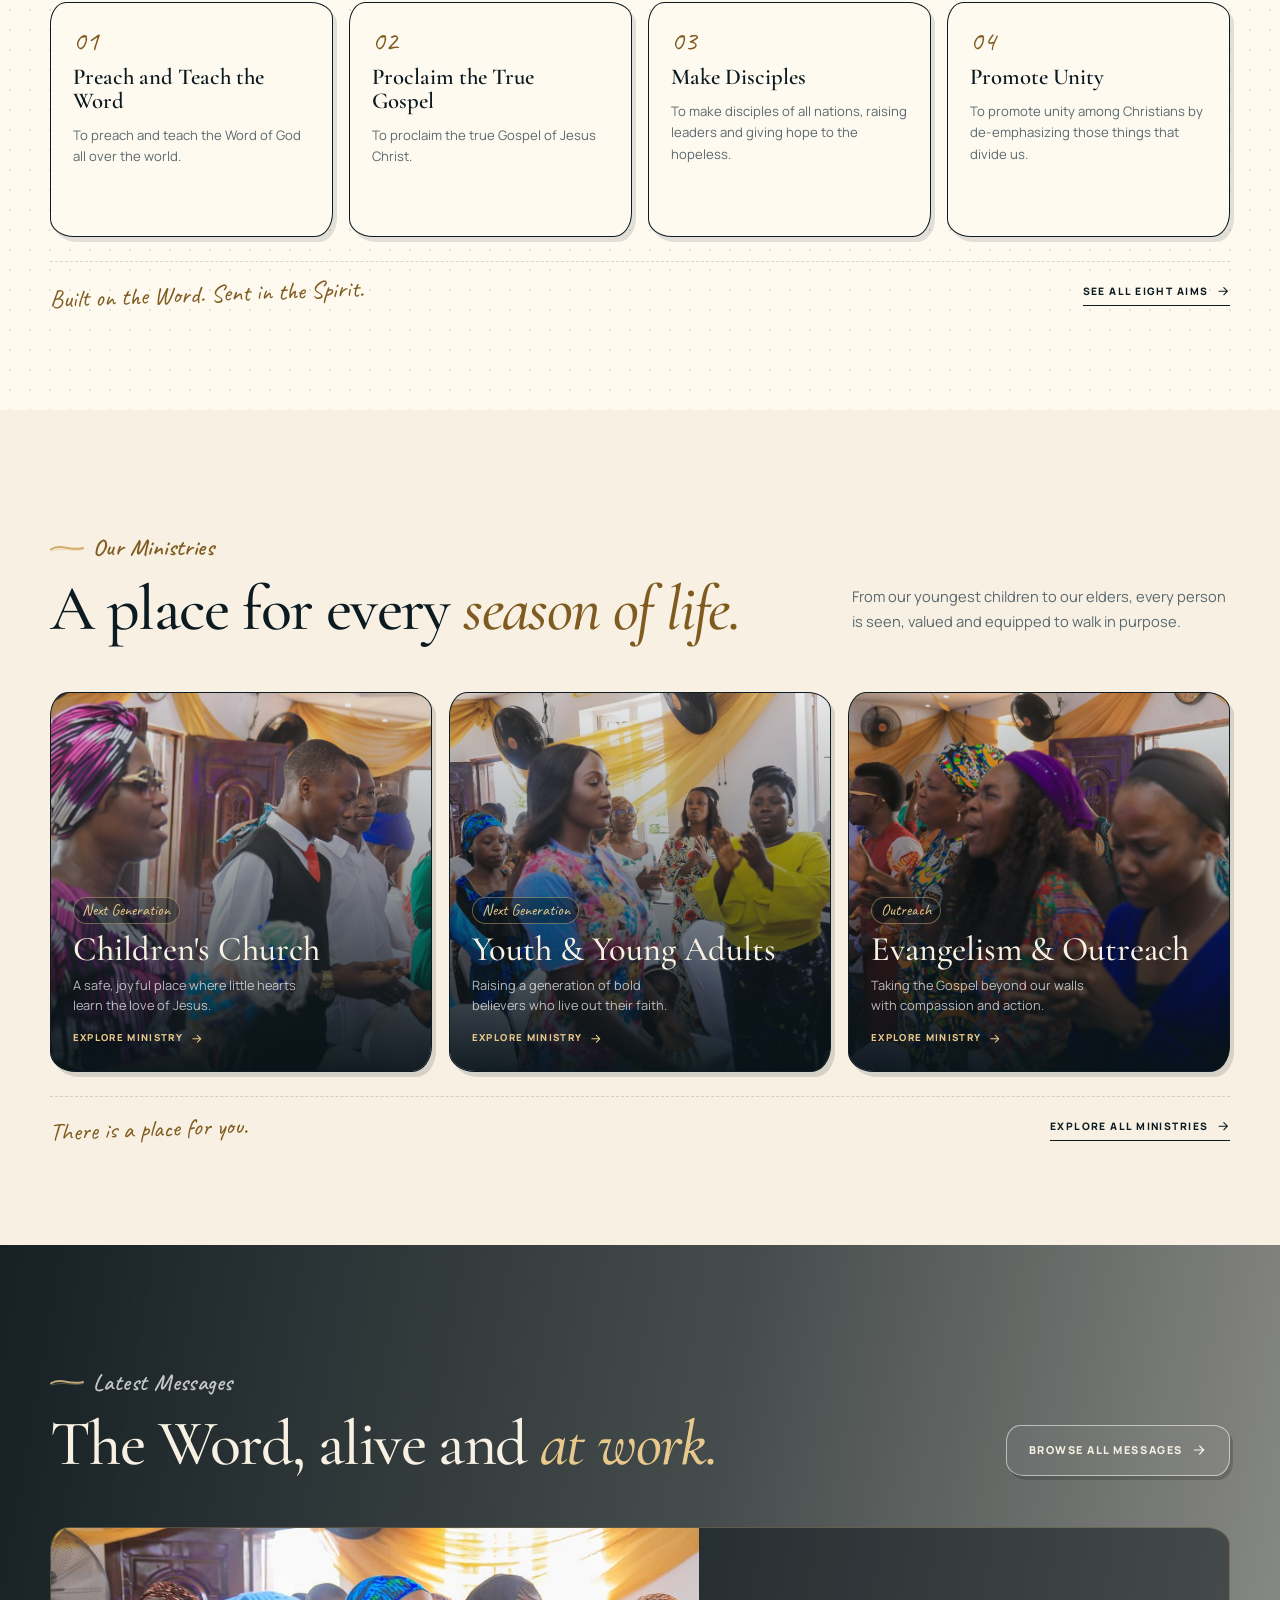
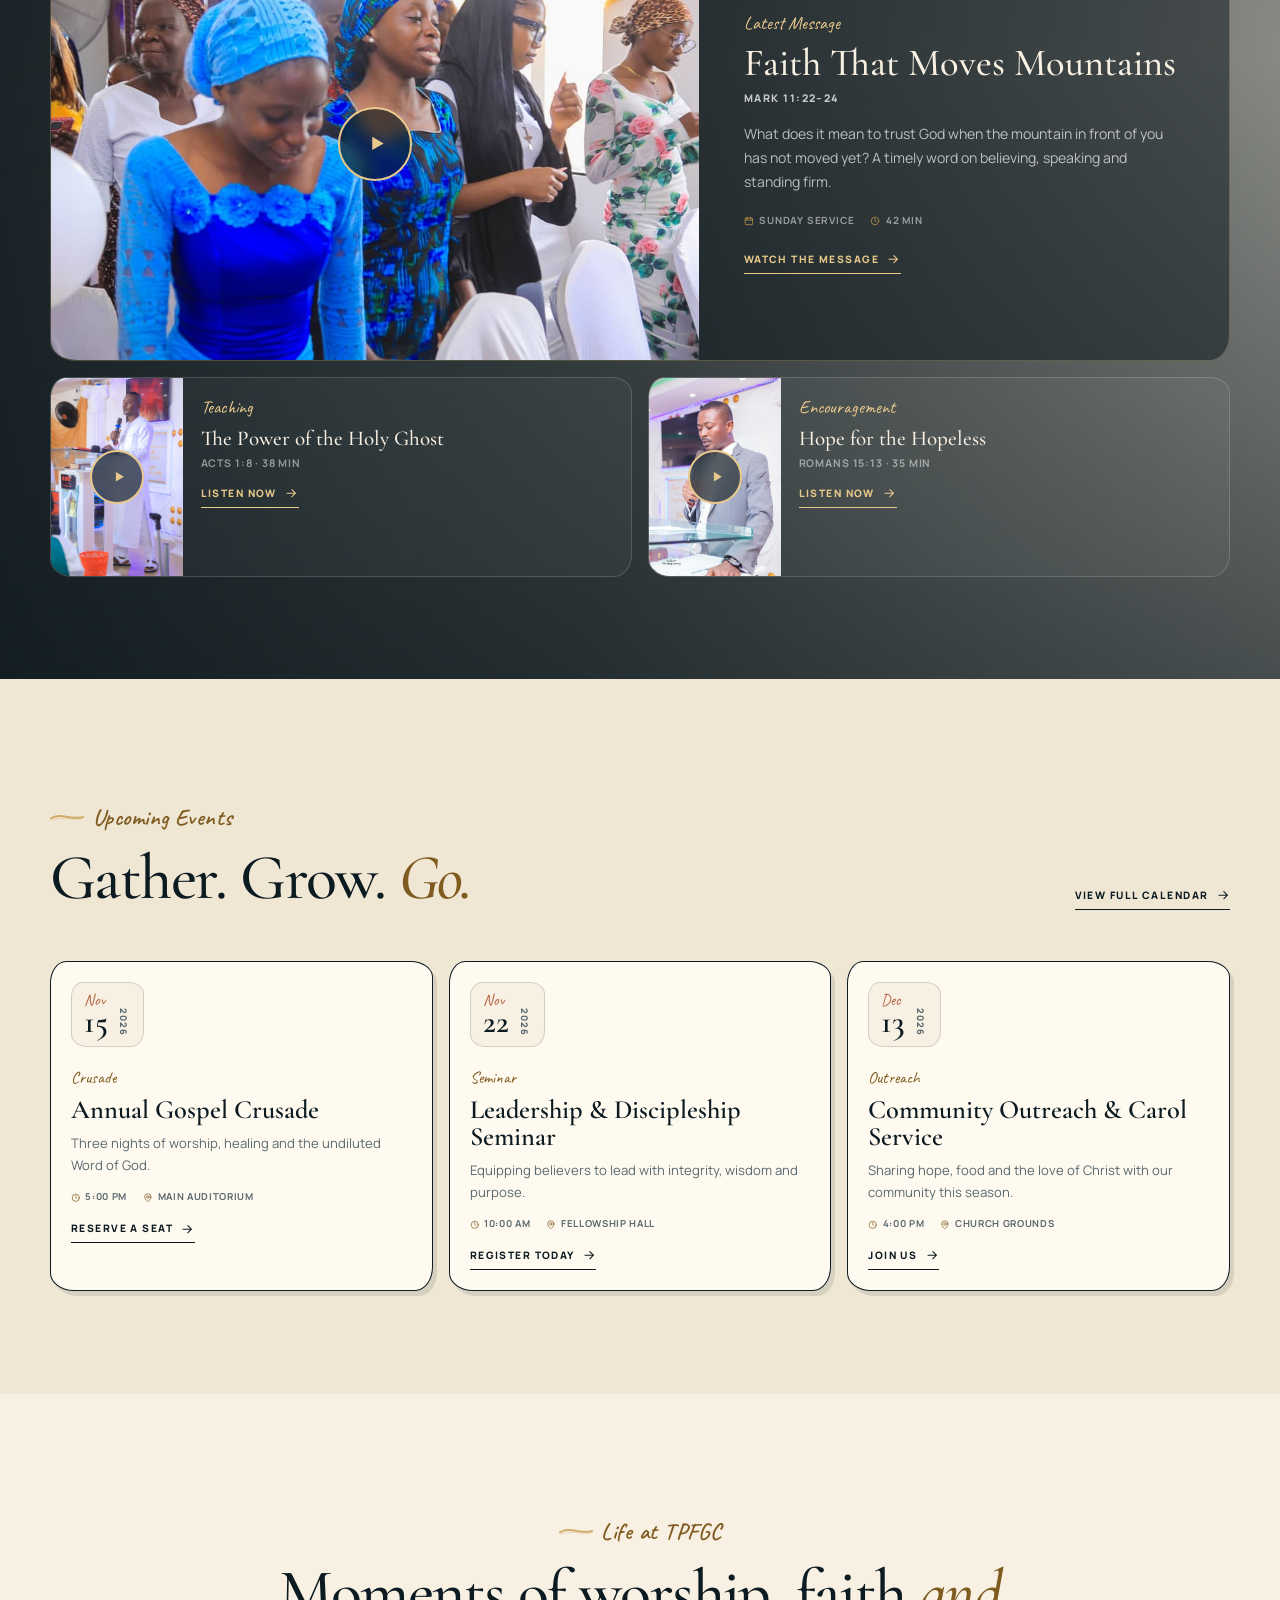
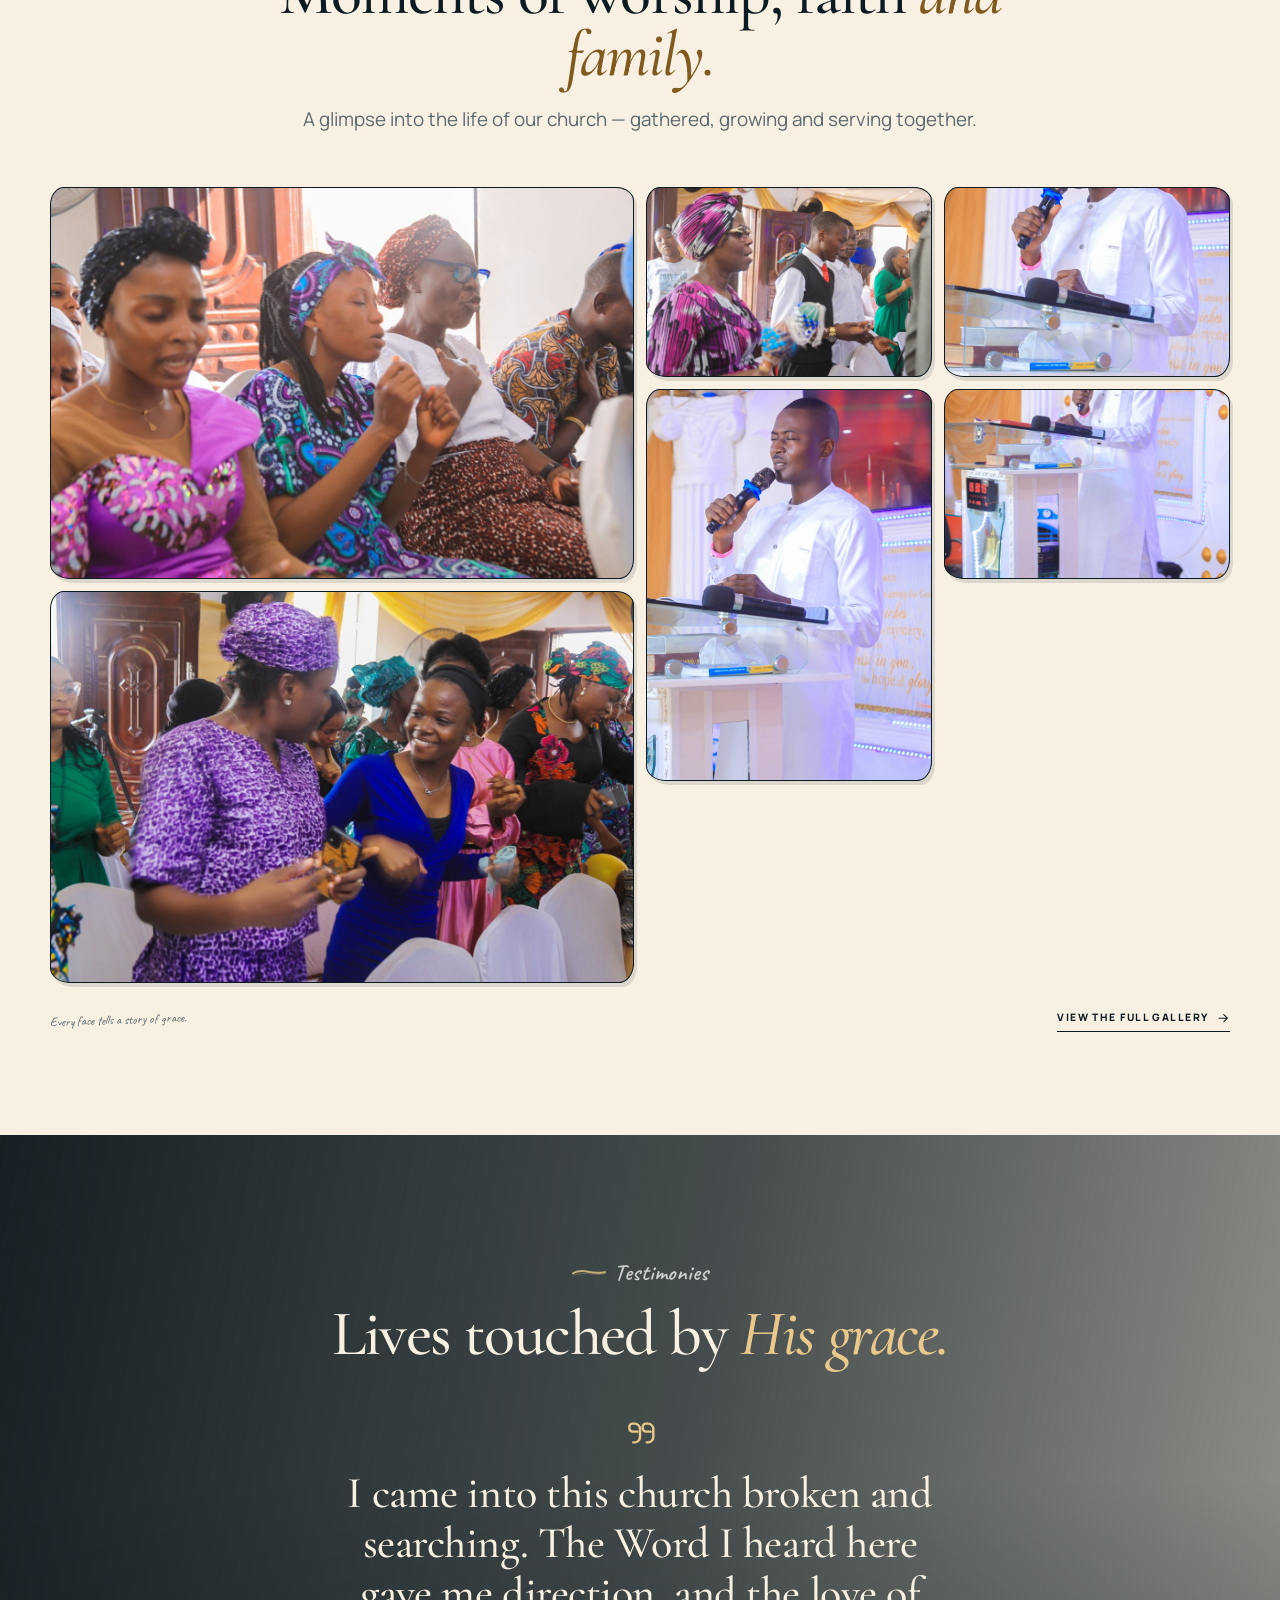
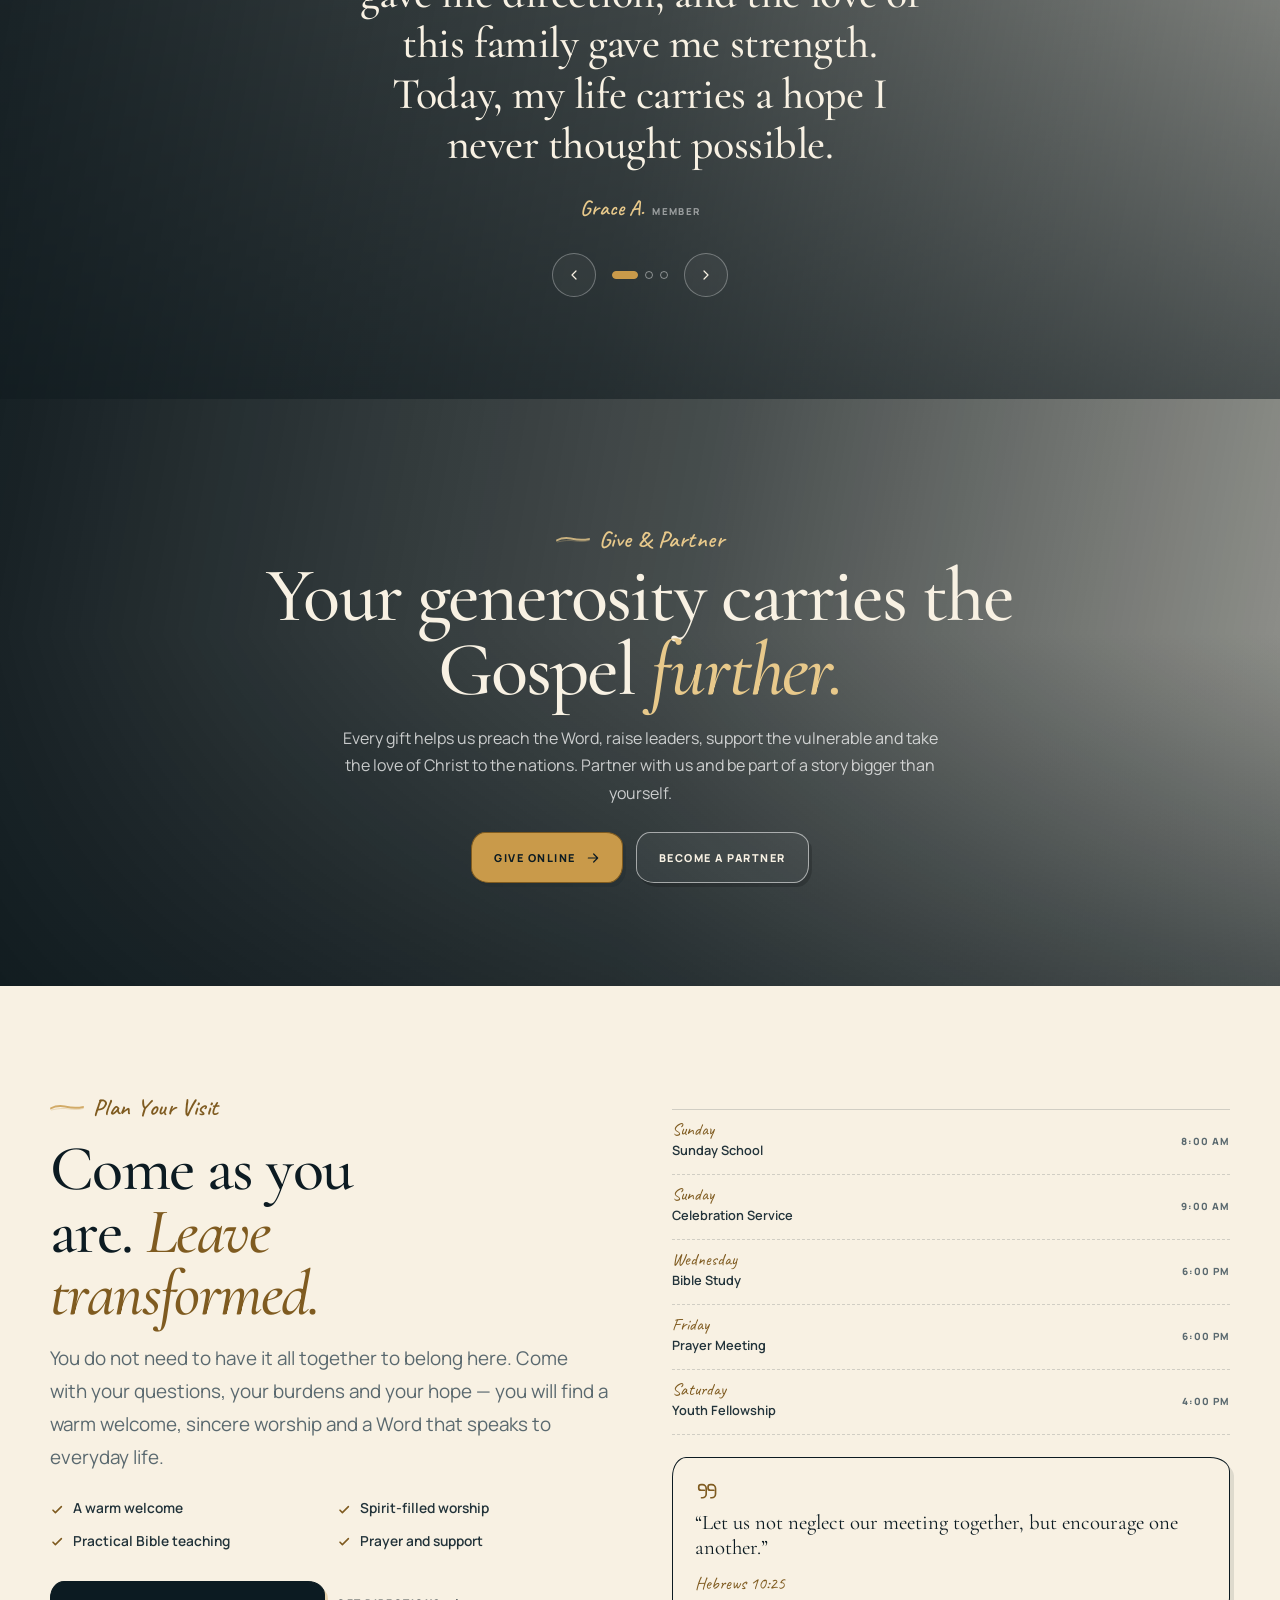
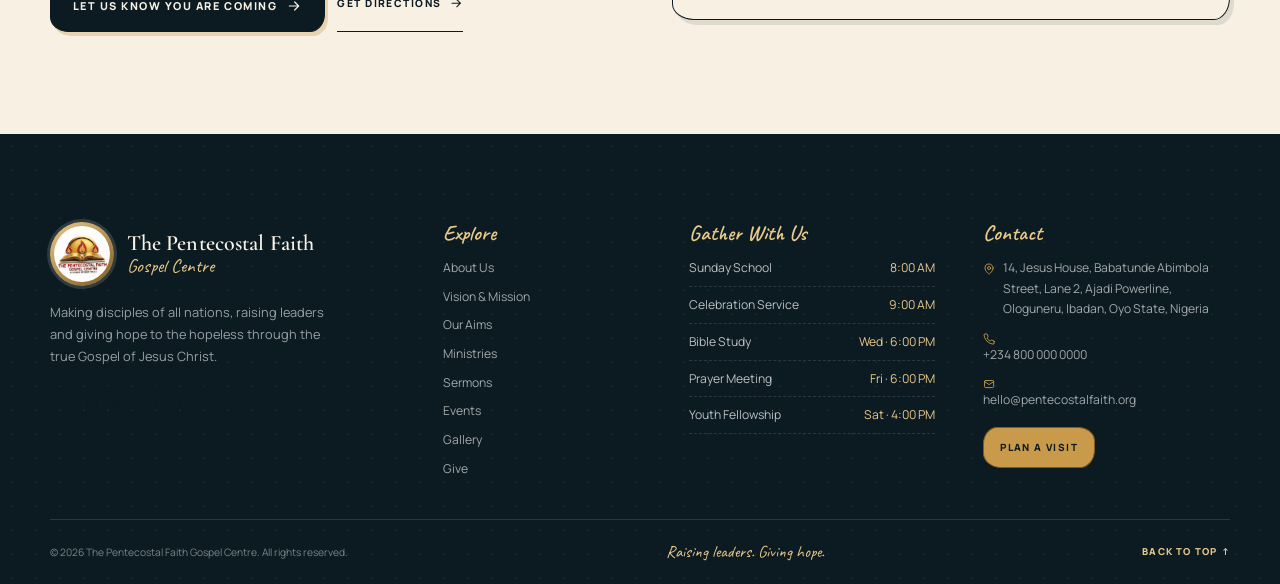
==== commit 9dd73ee3: "Restrict welcome entry to button and restyle CTA" ====
--- a/index.html
+++ b/index.html
@@ -98,7 +98,9 @@
       <p class="splash__hand">Welcome to</p>
       <p class="splash__name" id="splash-name">The Pentecostal Faith<span>Gospel Centre</span></p>
       <div class="splash__line"><span></span></div>
-      <button class="btn btn--gold splash__enter" id="splash-enter" type="button">Enter Website <svg class="icon" aria-hidden="true"><use href="#icon-arrow"/></svg></button>
+      <button class="splash__enter btn-shine" id="splash-enter" type="button"><span>Enter Website</span></button>
+      <div class="splash__loader" id="splash-loader" aria-hidden="true"><span class="loader"></span></div>
+      <audio id="splash-click-sound" src="click%20sound.wav" preload="auto"></audio>
       <p class="splash__verse" id="splash-verse">&ldquo;Go ye therefore, and teach all nations&hellip;&rdquo; &mdash; Matthew 28:19</p>
     </div>
   </div>
--- a/styles.css
+++ b/styles.css
@@ -977,6 +977,7 @@
 }
 
 .splash__loader {
+  display: none;
   width: fit-content;
   margin: 1rem auto 0;
   padding: 0.65rem 1.15rem;
@@ -984,6 +985,14 @@
   background: var(--paper);
   box-shadow: 0 12px 30px -18px rgba(0, 0, 0, 0.8);
   transform: rotate(-1.5deg);
+}
+
+.splash.is-loading .splash__enter {
+  display: none;
+}
+
+.splash.is-loading .splash__loader {
+  display: block;
 }
 
 .splash__loader .loader {
@@ -1084,18 +1093,121 @@
 }
 
 .splash__enter {
+  position: relative;
+  display: flex;
+  justify-content: center;
+  align-items: center;
   min-width: 220px;
   margin: 1.4rem auto 0;
+  padding: 17px 35px;
+  outline: none;
+  border: 1px solid rgba(22, 76, 167, 0.6);
+  border-radius: 10px;
+  background-color: #fff;
+  color: #1d89ff;
+  font-family: inherit;
+  font-weight: 400;
+  text-decoration: none;
+  text-transform: uppercase;
+  cursor: pointer;
+  overflow: hidden;
+  z-index: 0;
+  transition: all 0.3s cubic-bezier(0.02, 0.01, 0.47, 1);
   animation: riseIn 0.8s ease 0.6s both;
 }
 
-.splash__enter .icon {
-  transition: transform 0.25s ease;
-}
-
-.splash__enter:hover .icon,
-.splash__enter:focus-visible .icon {
-  transform: translateX(4px);
+.splash__enter span {
+  color: #164ca7;
+  font-size: 14px;
+  font-weight: 500;
+  letter-spacing: 0.7px;
+}
+
+.splash__enter:hover {
+  animation: rotate624 0.7s ease-in-out both;
+}
+
+.splash__enter:hover span {
+  animation: storm1261 0.7s ease-in-out both;
+  animation-delay: 0.06s;
+}
+
+.splash__enter:focus-visible {
+  outline: 3px solid var(--gold-light);
+  outline-offset: 4px;
+}
+
+.splash__enter.btn-shine {
+  border: 1px solid;
+  overflow: hidden;
+  position: relative;
+}
+
+.splash__enter.btn-shine span {
+  z-index: 20;
+}
+
+.splash__enter.btn-shine::after {
+  content: "";
+  position: absolute;
+  top: -50px;
+  left: -75px;
+  width: 50px;
+  height: 155px;
+  background: #38ef7d;
+  opacity: 0.4;
+  transform: rotate(35deg);
+  transition: all 550ms cubic-bezier(0.19, 1, 0.22, 1);
+  z-index: -10;
+}
+
+.splash__enter.btn-shine:hover::after {
+  left: 120%;
+  transition: all 550ms cubic-bezier(0.19, 1, 0.22, 1);
+}
+
+@keyframes rotate624 {
+  0% {
+    transform: rotate(0deg) translate3d(0, 0, 0);
+  }
+
+  25% {
+    transform: rotate(3deg) translate3d(0, 0, 0);
+  }
+
+  50% {
+    transform: rotate(-3deg) translate3d(0, 0, 0);
+  }
+
+  75% {
+    transform: rotate(1deg) translate3d(0, 0, 0);
+  }
+
+  100% {
+    transform: rotate(0deg) translate3d(0, 0, 0);
+  }
+}
+
+@keyframes storm1261 {
+  0% {
+    transform: translate3d(0, 0, 0) translateZ(0);
+  }
+
+  25% {
+    transform: translate3d(4px, 0, 0) translateZ(0);
+  }
+
+  50% {
+    transform: translate3d(-3px, 0, 0) translateZ(0);
+  }
+
+  75% {
+    transform: translate3d(2px, 0, 0) translateZ(0);
+  }
+
+  100% {
+    transform: translate3d(0, 0, 0) translateZ(0);
+  }
 }
 
 .splash__verse {
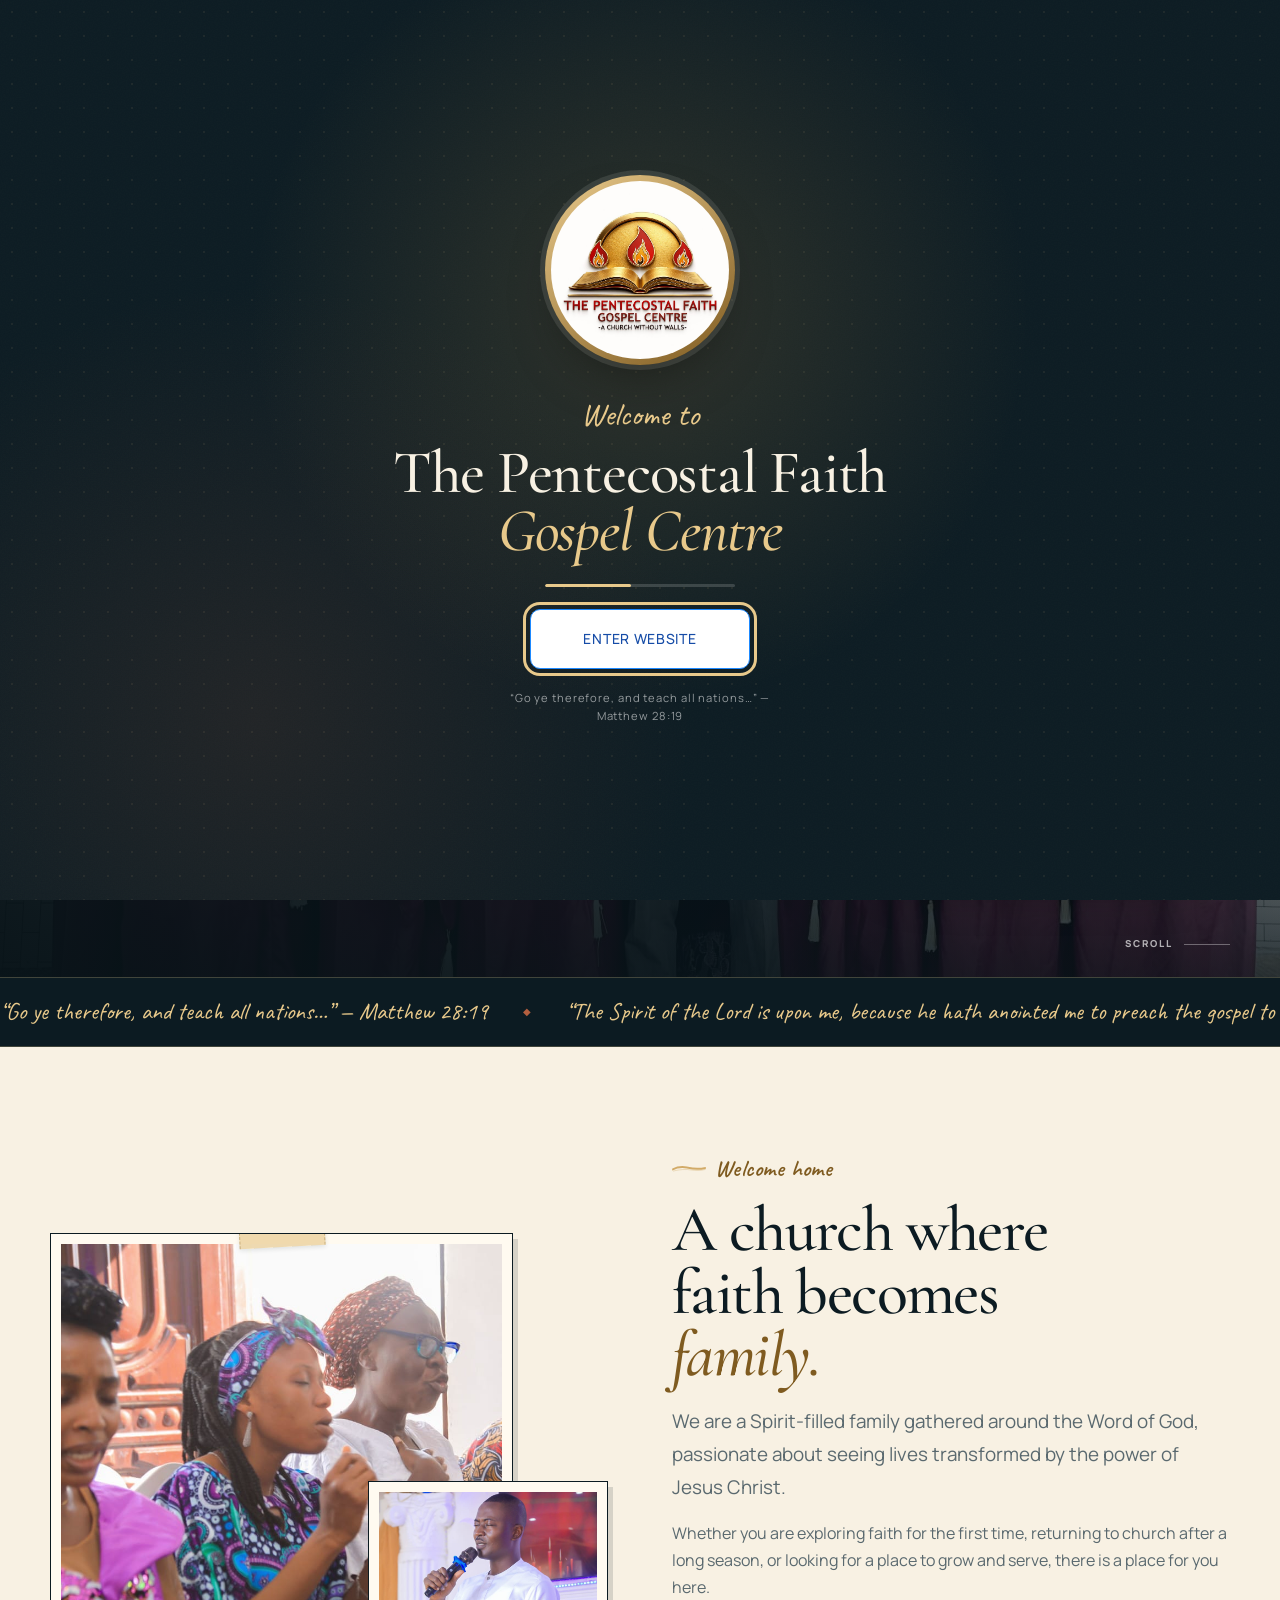
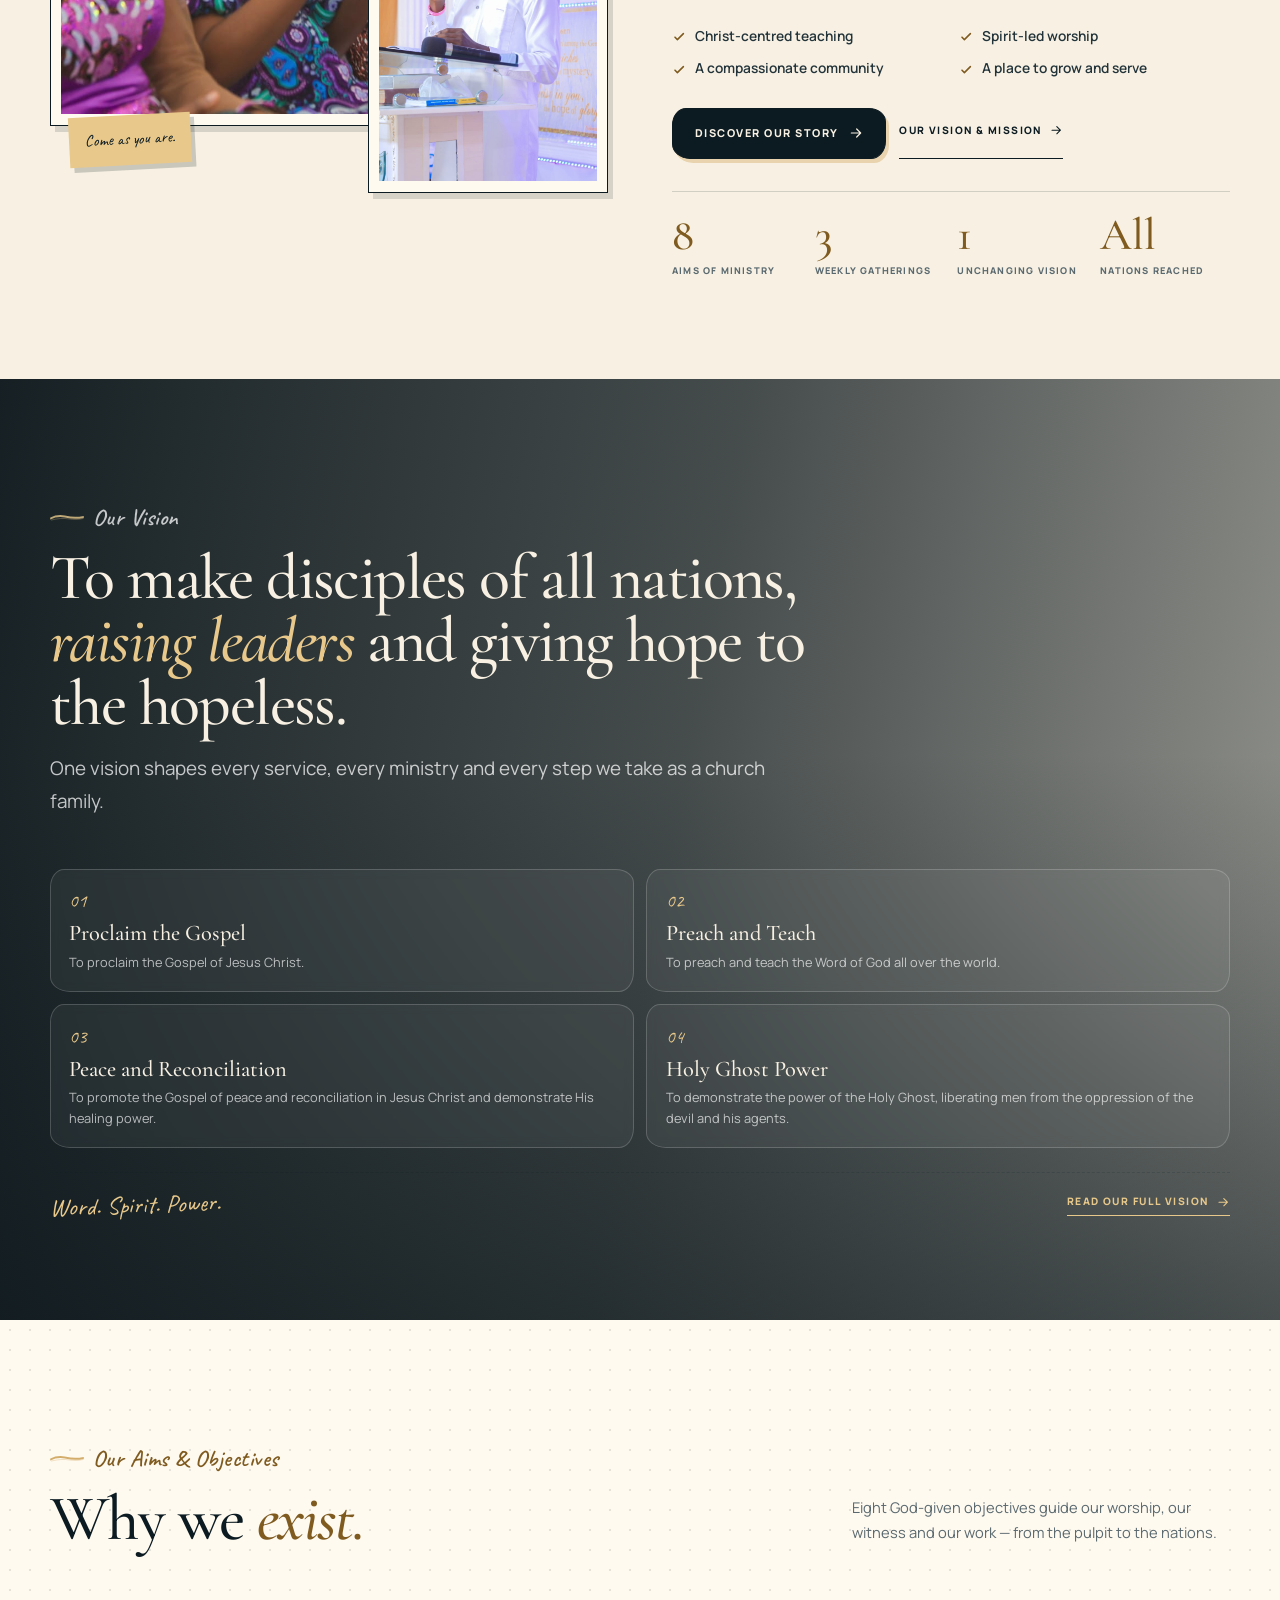
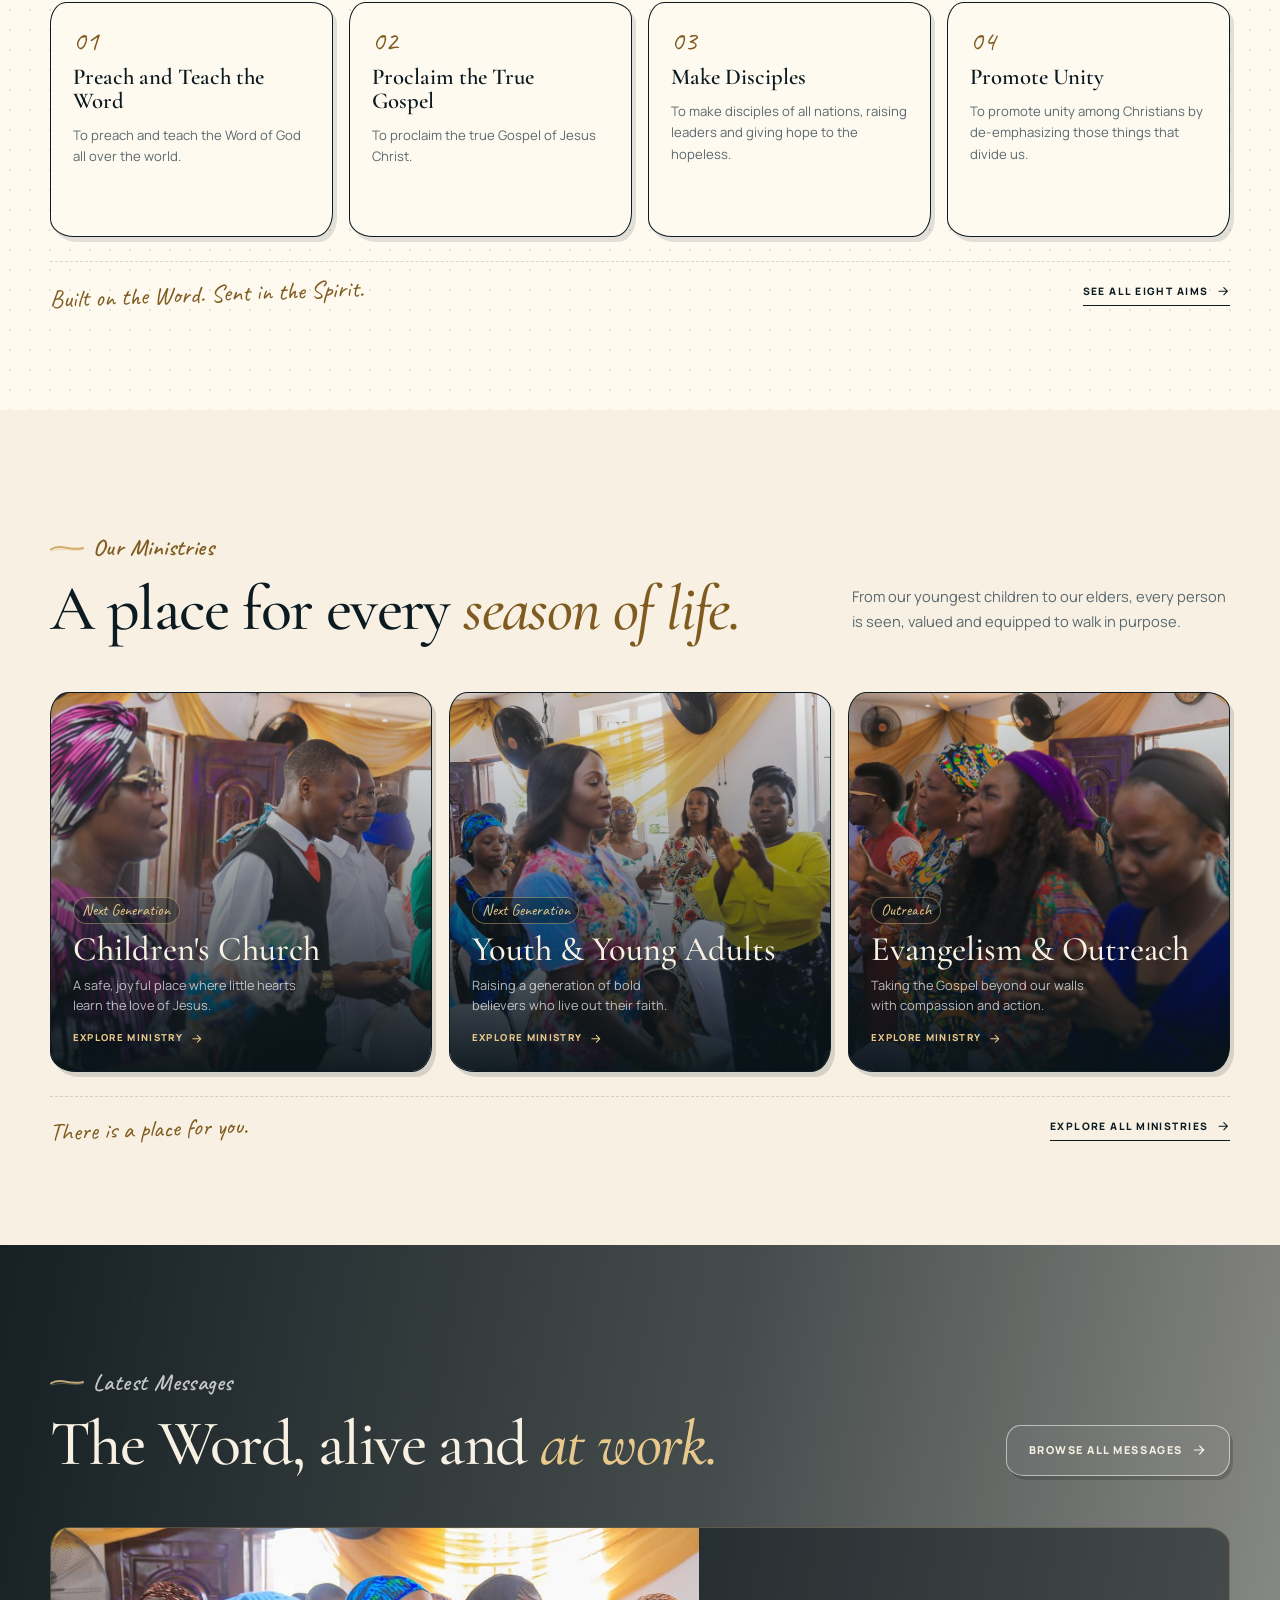
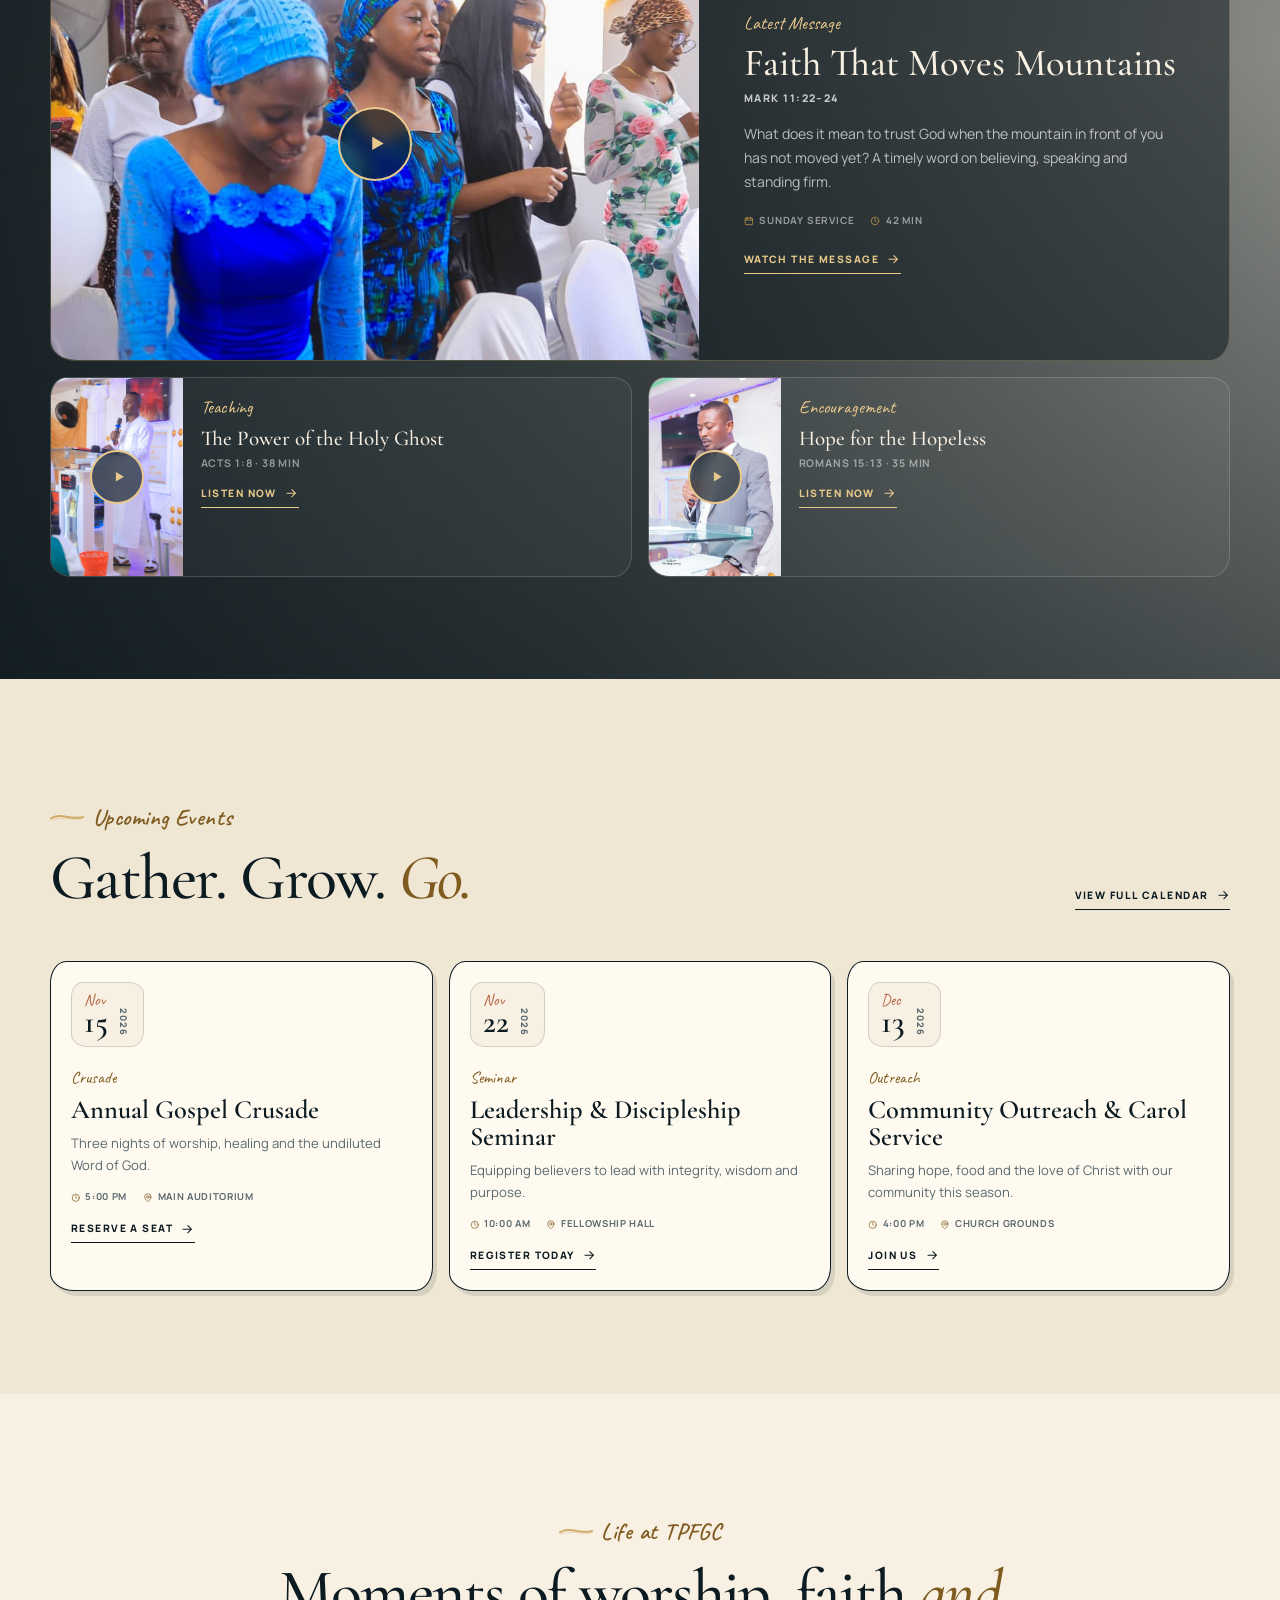
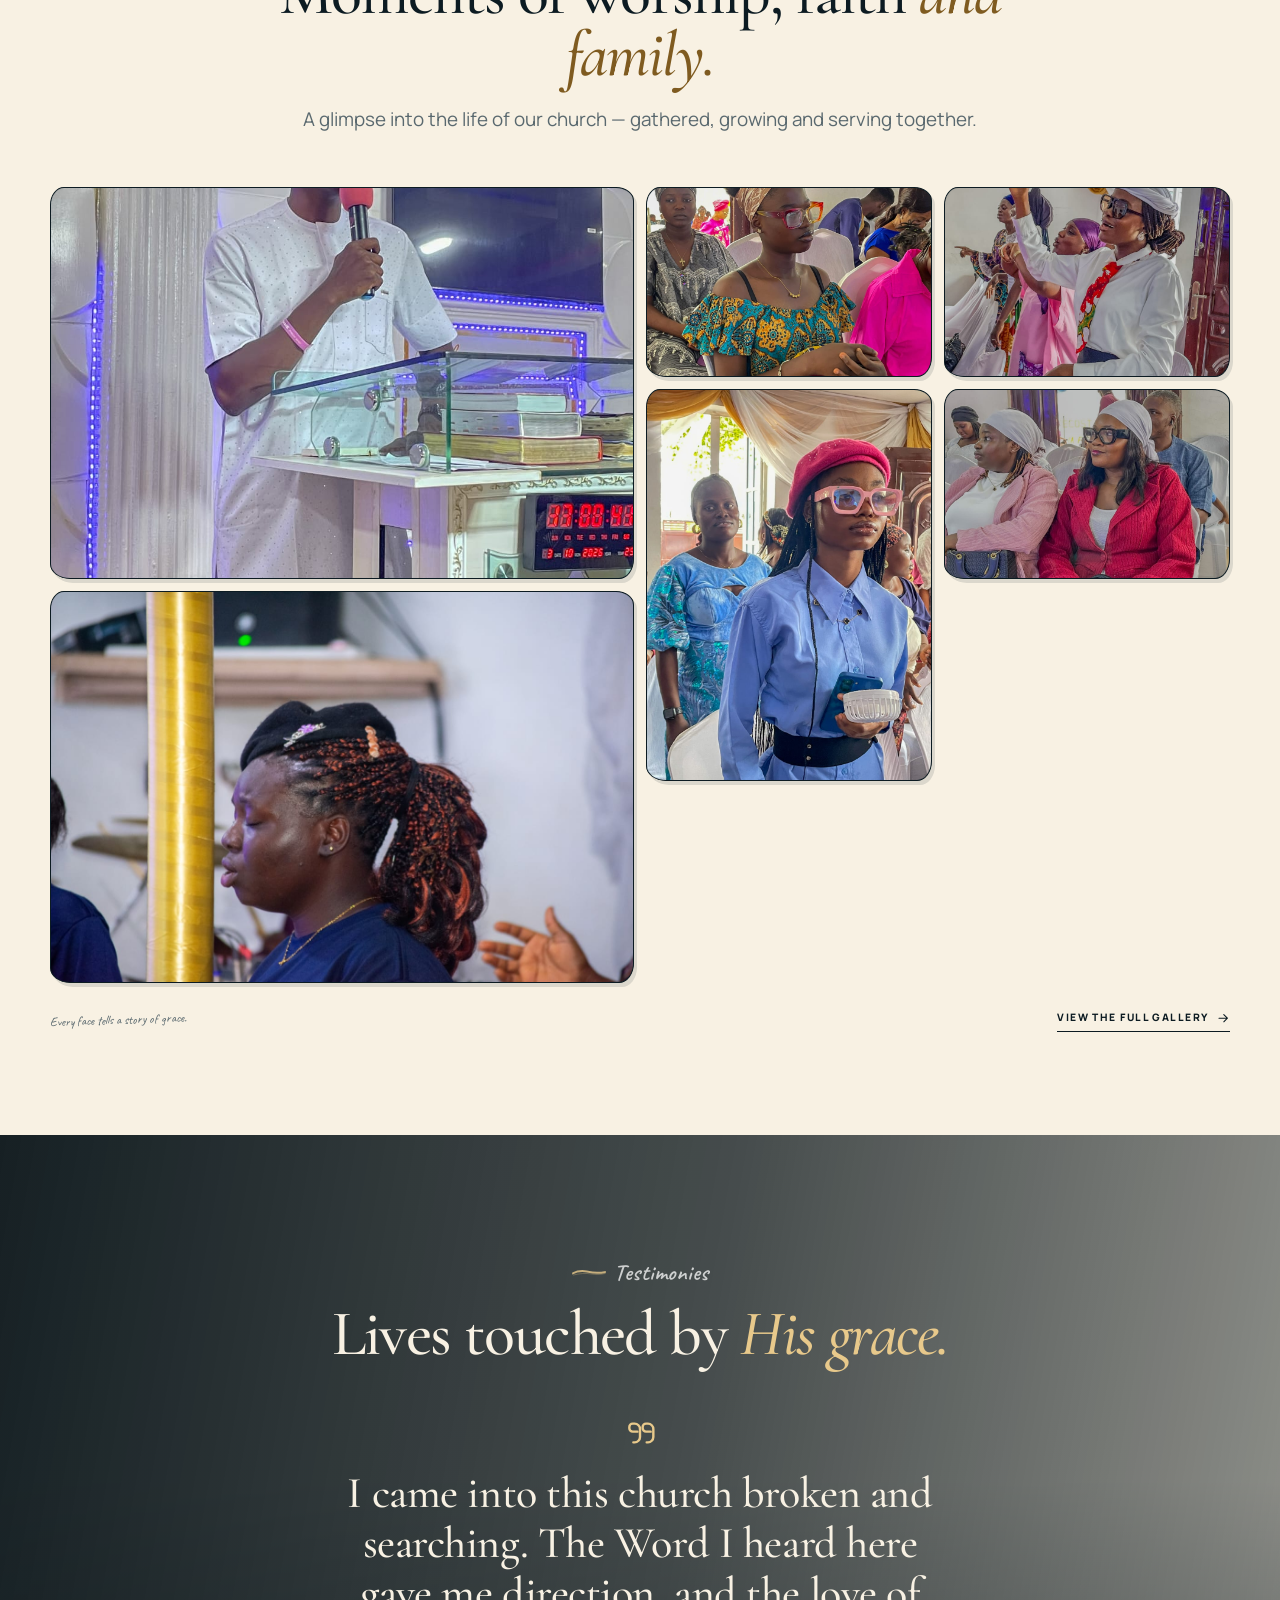
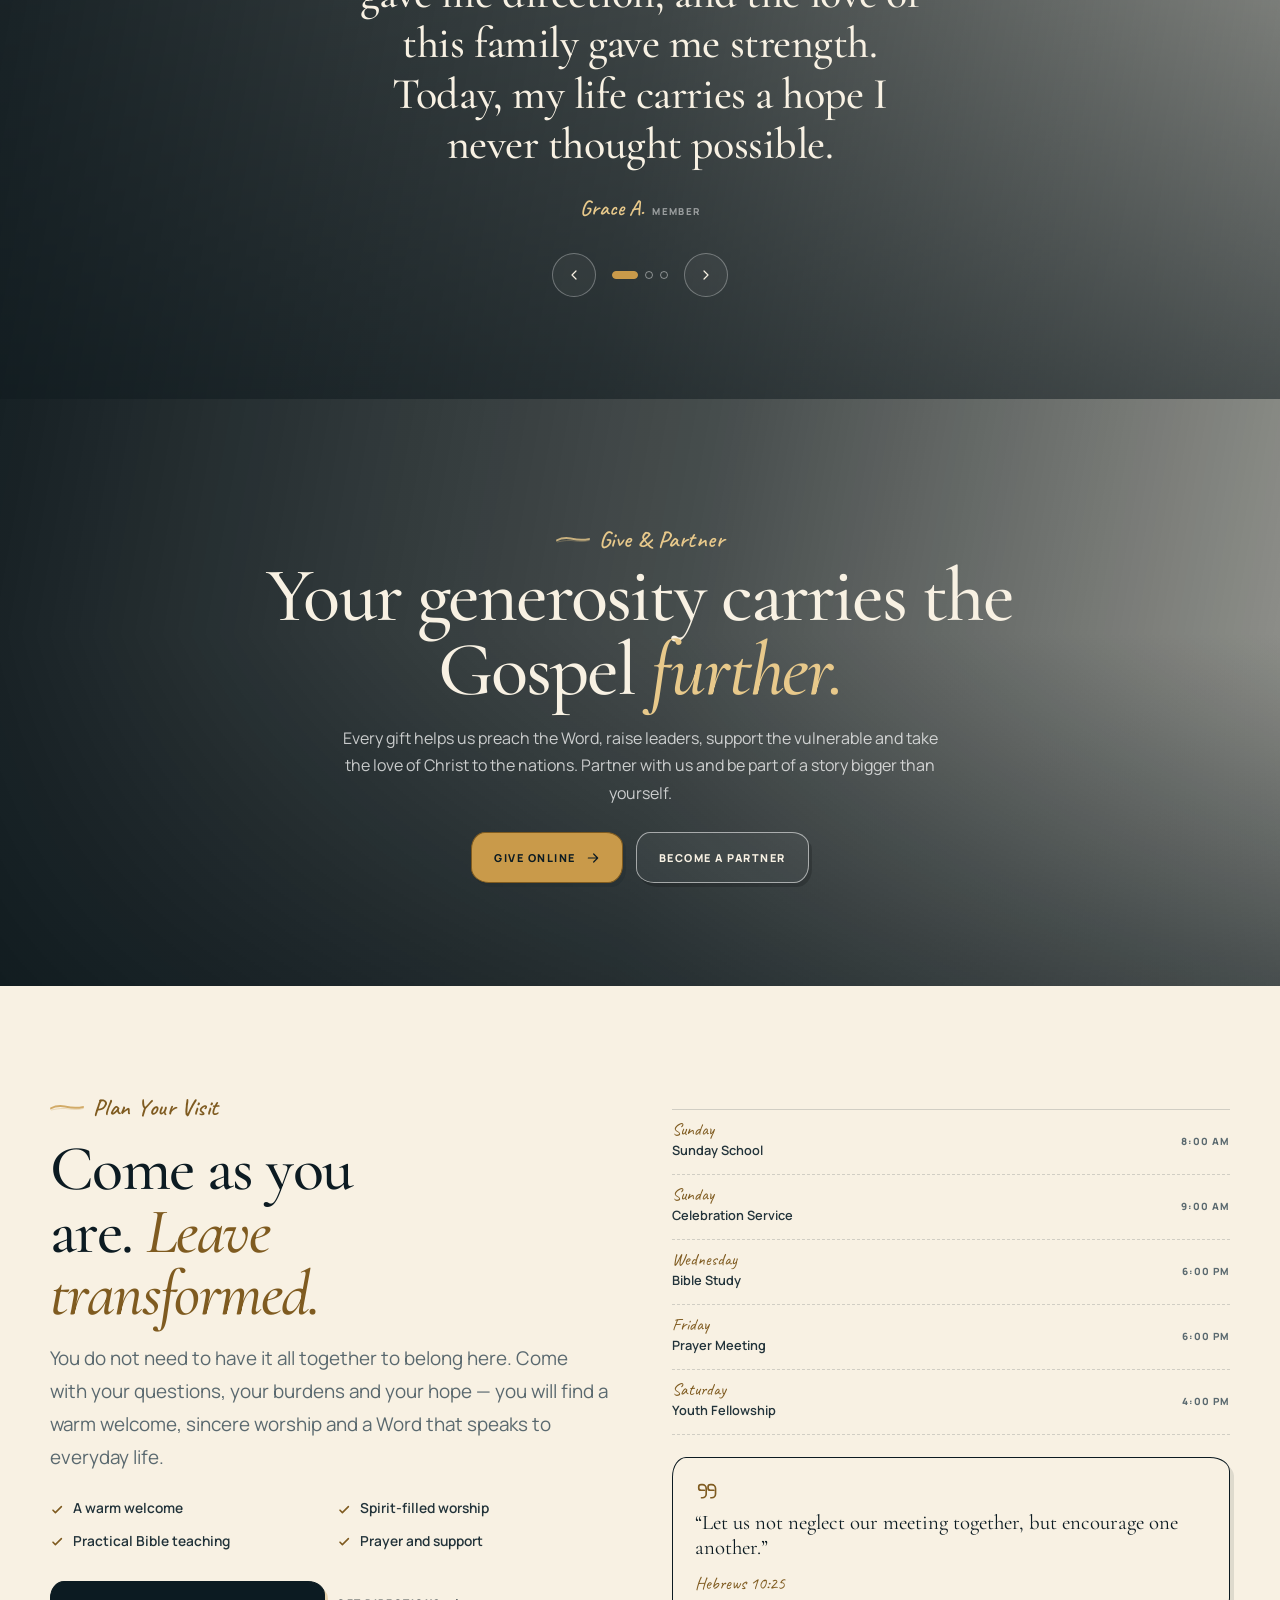
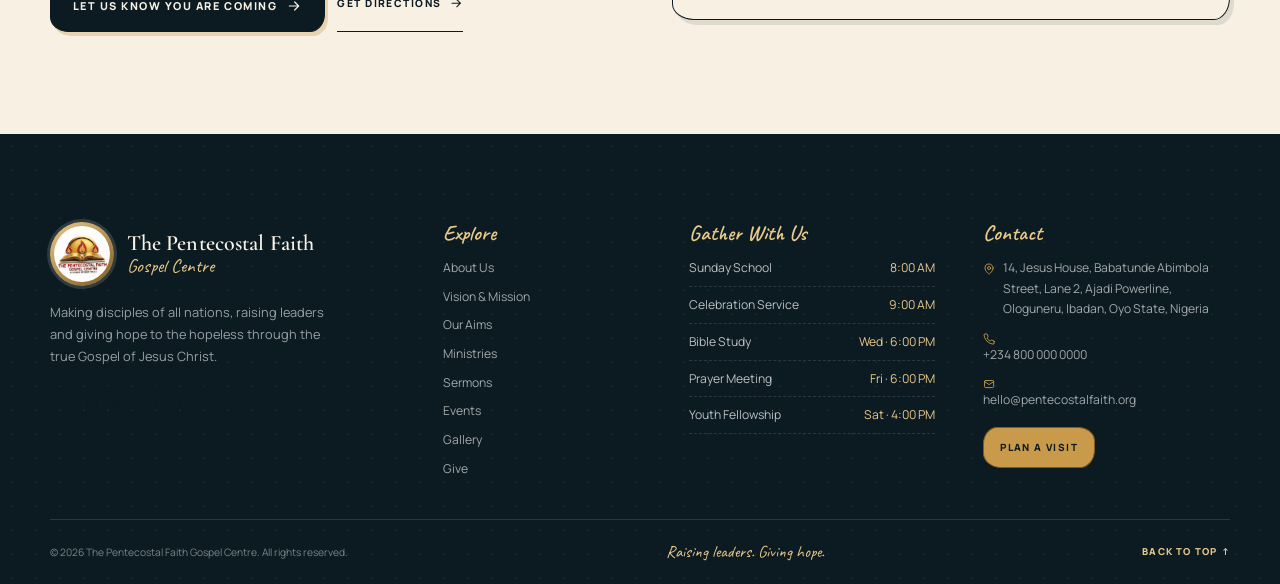
==== commit d008676b: "Add new church photos to gallery" ====
--- a/index.html
+++ b/index.html
@@ -465,29 +465,29 @@
   </div>
       <div class="gallery-grid" data-stagger>
         
-  <button class="gallery-item reveal" type="button" data-full="IMG%201.jpeg" data-caption="Sunday worship">
-    <img src="IMG%201.jpeg" alt="Sunday worship at The Pentecostal Faith Gospel Centre" loading="lazy">
-    <span class="gallery-item__overlay"><svg class="icon" aria-hidden="true"><use href="#icon-expand"/></svg><span>Sunday worship</span></span>
+  <button class="gallery-item reveal" type="button" data-full="IMG%2015.jpeg" data-caption="Church life">
+    <img src="IMG%2015.jpeg" alt="A moment from church life at The Pentecostal Faith Gospel Centre" loading="lazy">
+    <span class="gallery-item__overlay"><svg class="icon" aria-hidden="true"><use href="#icon-expand"/></svg><span>Church life</span></span>
   </button>
-  <button class="gallery-item reveal" type="button" data-full="IMG%203.jpeg" data-caption="Praise and adoration">
-    <img src="IMG%203.jpeg" alt="Praise and adoration during a church service" loading="lazy">
-    <span class="gallery-item__overlay"><svg class="icon" aria-hidden="true"><use href="#icon-expand"/></svg><span>Praise and adoration</span></span>
+  <button class="gallery-item reveal" type="button" data-full="IMG%2016.jpeg" data-caption="A moment together">
+    <img src="IMG%2016.jpeg" alt="Church members gathered together" loading="lazy">
+    <span class="gallery-item__overlay"><svg class="icon" aria-hidden="true"><use href="#icon-expand"/></svg><span>A moment together</span></span>
   </button>
-  <button class="gallery-item reveal" type="button" data-full="IMG%204.jpeg" data-caption="The Word in season">
-    <img src="IMG%204.jpeg" alt="A worshipper receiving the Word of God" loading="lazy">
-    <span class="gallery-item__overlay"><svg class="icon" aria-hidden="true"><use href="#icon-expand"/></svg><span>The Word in season</span></span>
+  <button class="gallery-item reveal" type="button" data-full="IMG%2017.jpeg" data-caption="Worship and fellowship">
+    <img src="IMG%2017.jpeg" alt="A time of worship and fellowship at church" loading="lazy">
+    <span class="gallery-item__overlay"><svg class="icon" aria-hidden="true"><use href="#icon-expand"/></svg><span>Worship and fellowship</span></span>
   </button>
-  <button class="gallery-item reveal" type="button" data-full="IMG%205.jpeg" data-caption="Fellowship">
-    <img src="IMG%205.jpeg" alt="Church members in fellowship after service" loading="lazy">
-    <span class="gallery-item__overlay"><svg class="icon" aria-hidden="true"><use href="#icon-expand"/></svg><span>Fellowship</span></span>
+  <button class="gallery-item reveal" type="button" data-full="IMG%2018.jpeg" data-caption="Our church family">
+    <img src="IMG%2018.jpeg" alt="The church family gathered together" loading="lazy">
+    <span class="gallery-item__overlay"><svg class="icon" aria-hidden="true"><use href="#icon-expand"/></svg><span>Our church family</span></span>
   </button>
-  <button class="gallery-item reveal" type="button" data-full="IMG%206.jpeg" data-caption="A moment of prayer">
-    <img src="IMG%206.jpeg" alt="A moment of prayer during worship" loading="lazy">
-    <span class="gallery-item__overlay"><svg class="icon" aria-hidden="true"><use href="#icon-expand"/></svg><span>A moment of prayer</span></span>
+  <button class="gallery-item reveal" type="button" data-full="IMG%2019.jpeg" data-caption="Together in faith">
+    <img src="IMG%2019.jpeg" alt="Church members together in faith" loading="lazy">
+    <span class="gallery-item__overlay"><svg class="icon" aria-hidden="true"><use href="#icon-expand"/></svg><span>Together in faith</span></span>
   </button>
-  <button class="gallery-item reveal" type="button" data-full="IMG%208.jpeg" data-caption="Together in faith">
-    <img src="IMG%208.jpeg" alt="The church family gathered together in faith" loading="lazy">
-    <span class="gallery-item__overlay"><svg class="icon" aria-hidden="true"><use href="#icon-expand"/></svg><span>Together in faith</span></span>
+  <button class="gallery-item reveal" type="button" data-full="IMG%2020.jpeg" data-caption="Gathered in worship">
+    <img src="IMG%2020.jpeg" alt="The congregation gathered in worship" loading="lazy">
+    <span class="gallery-item__overlay"><svg class="icon" aria-hidden="true"><use href="#icon-expand"/></svg><span>Gathered in worship</span></span>
   </button>
       </div>
       <div class="gallery-note">
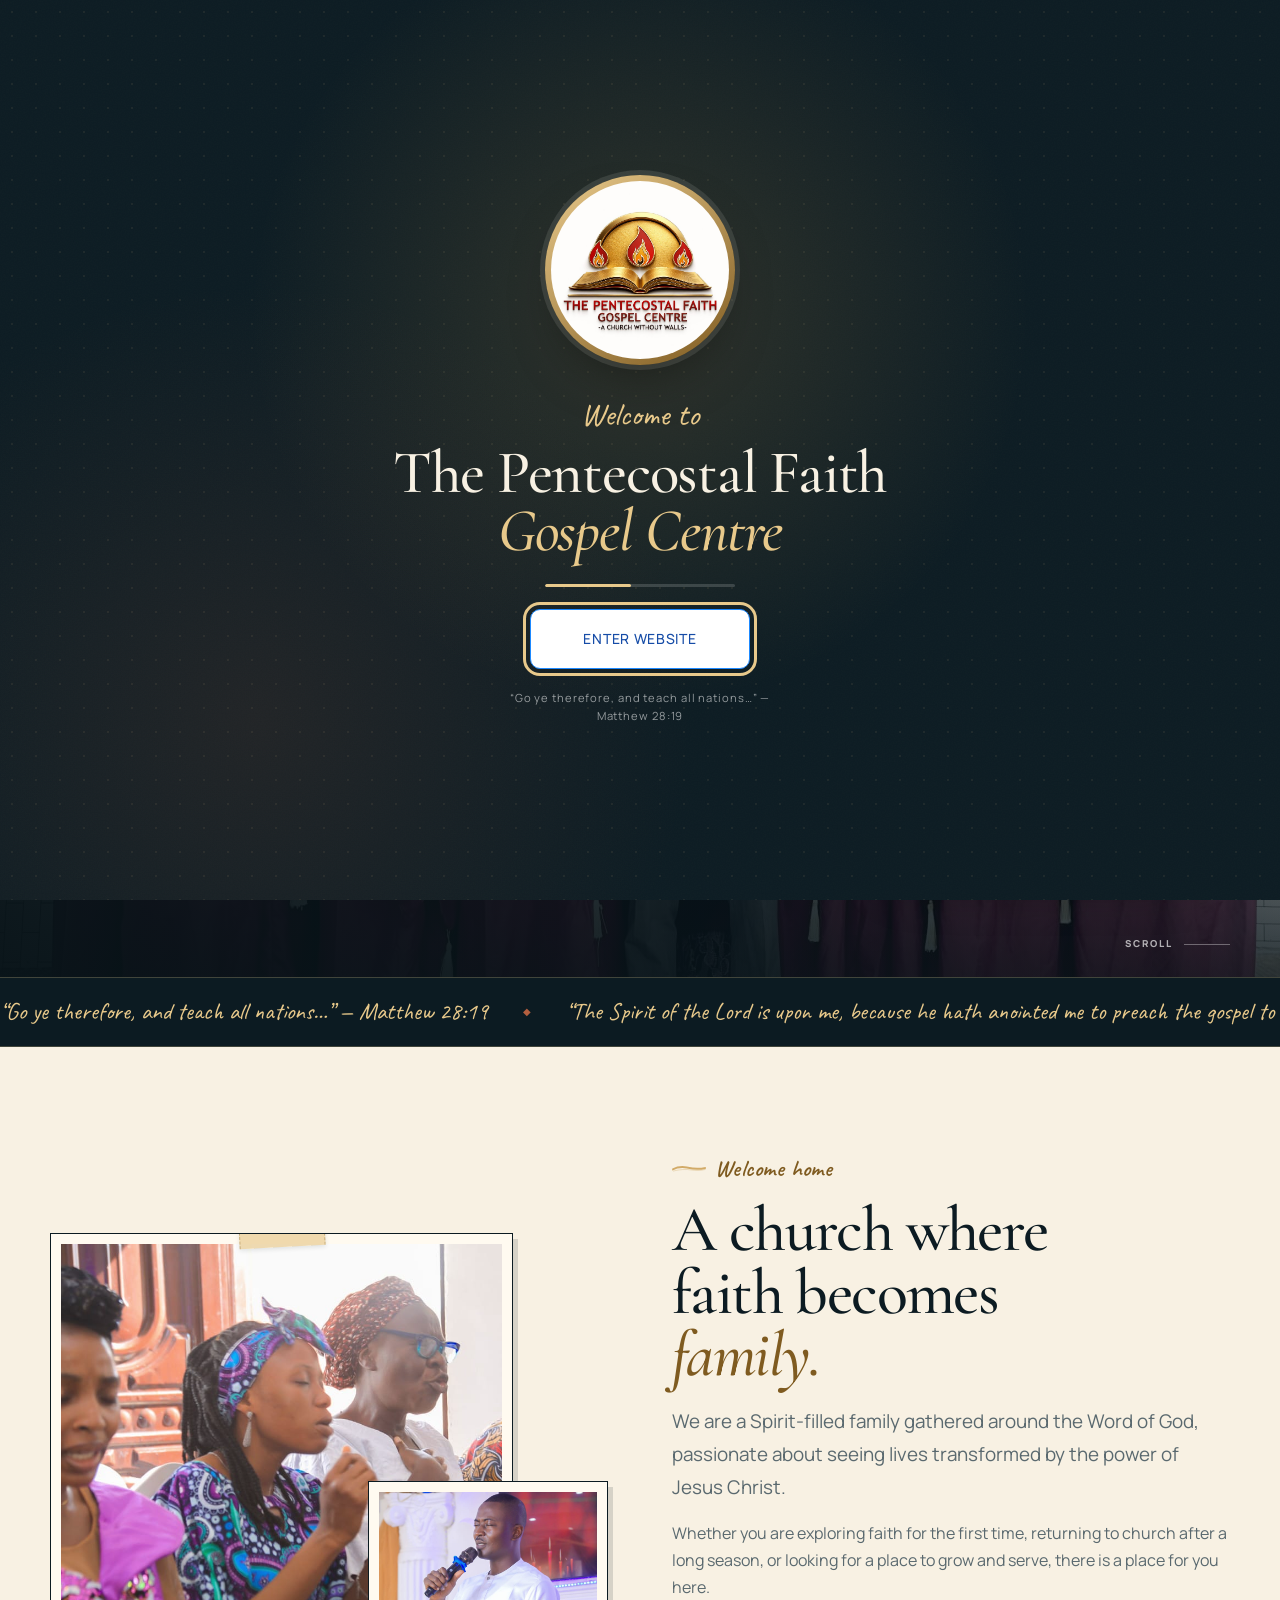
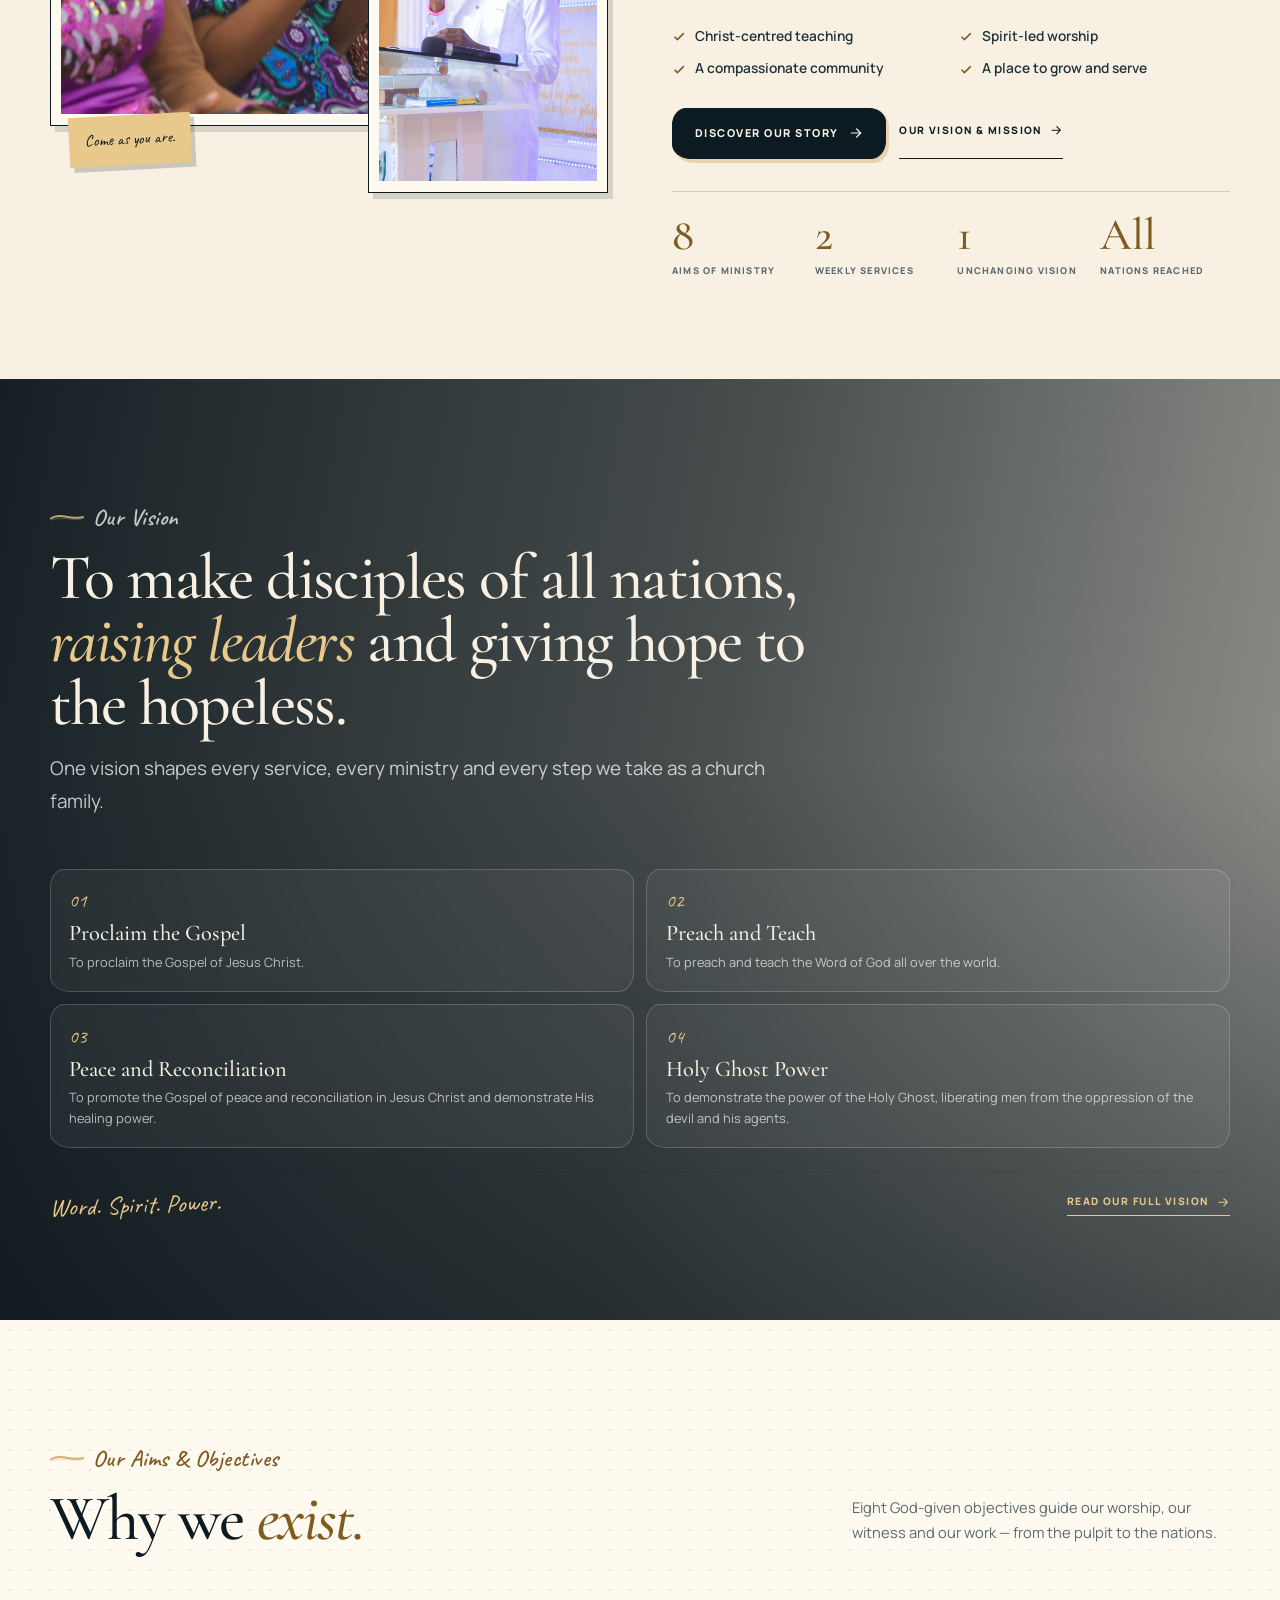
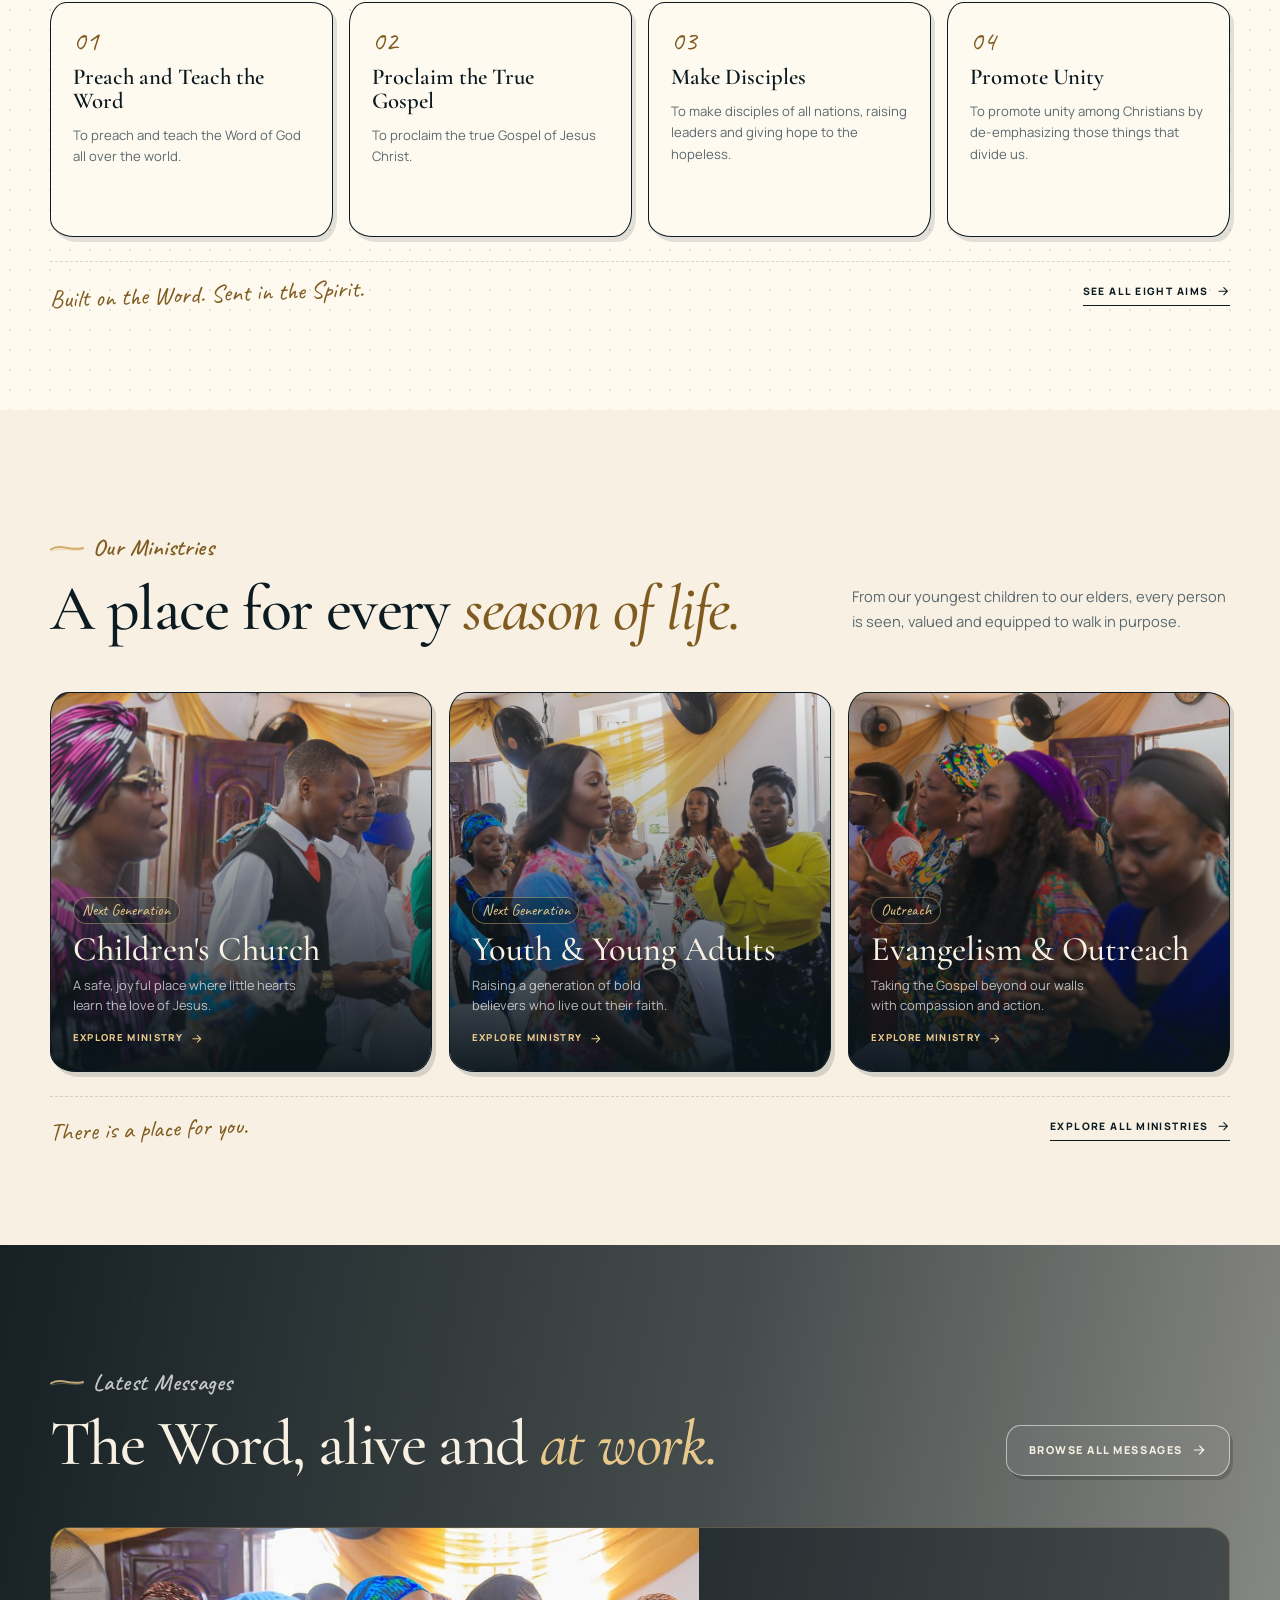
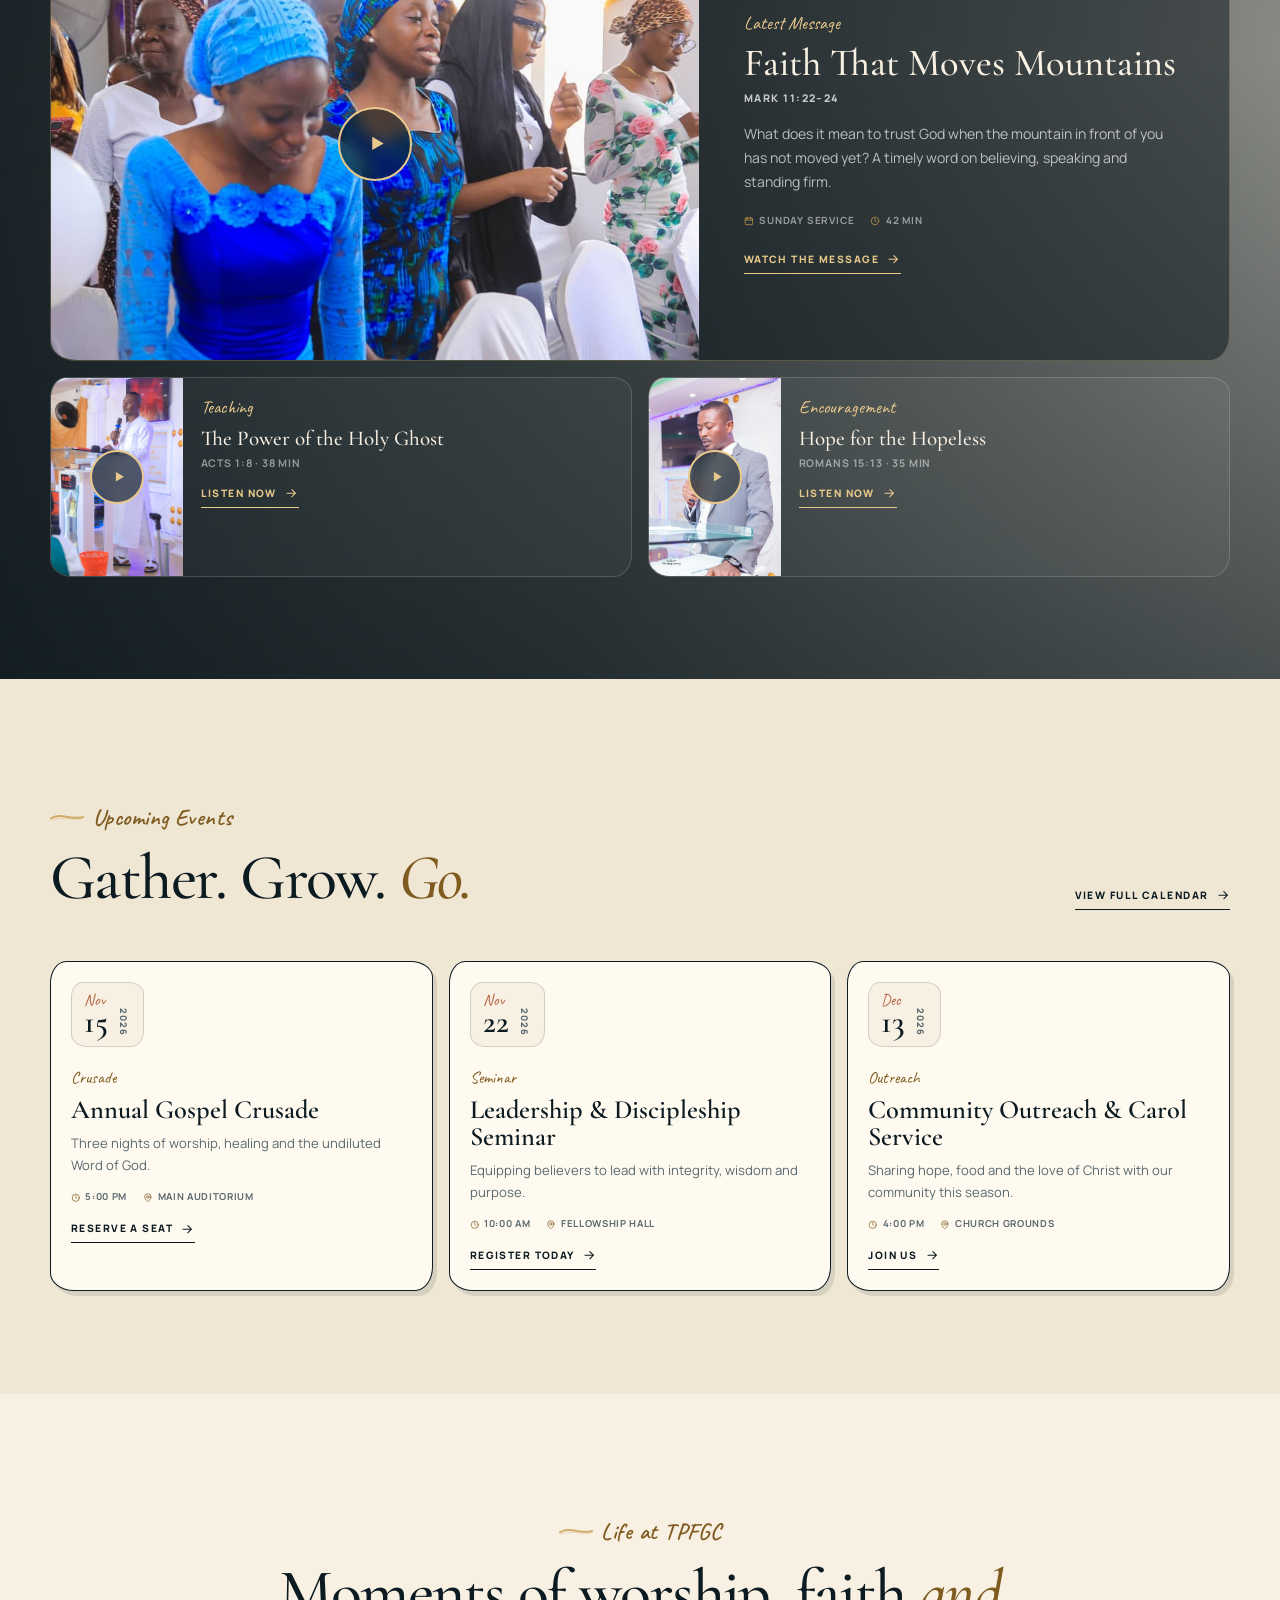
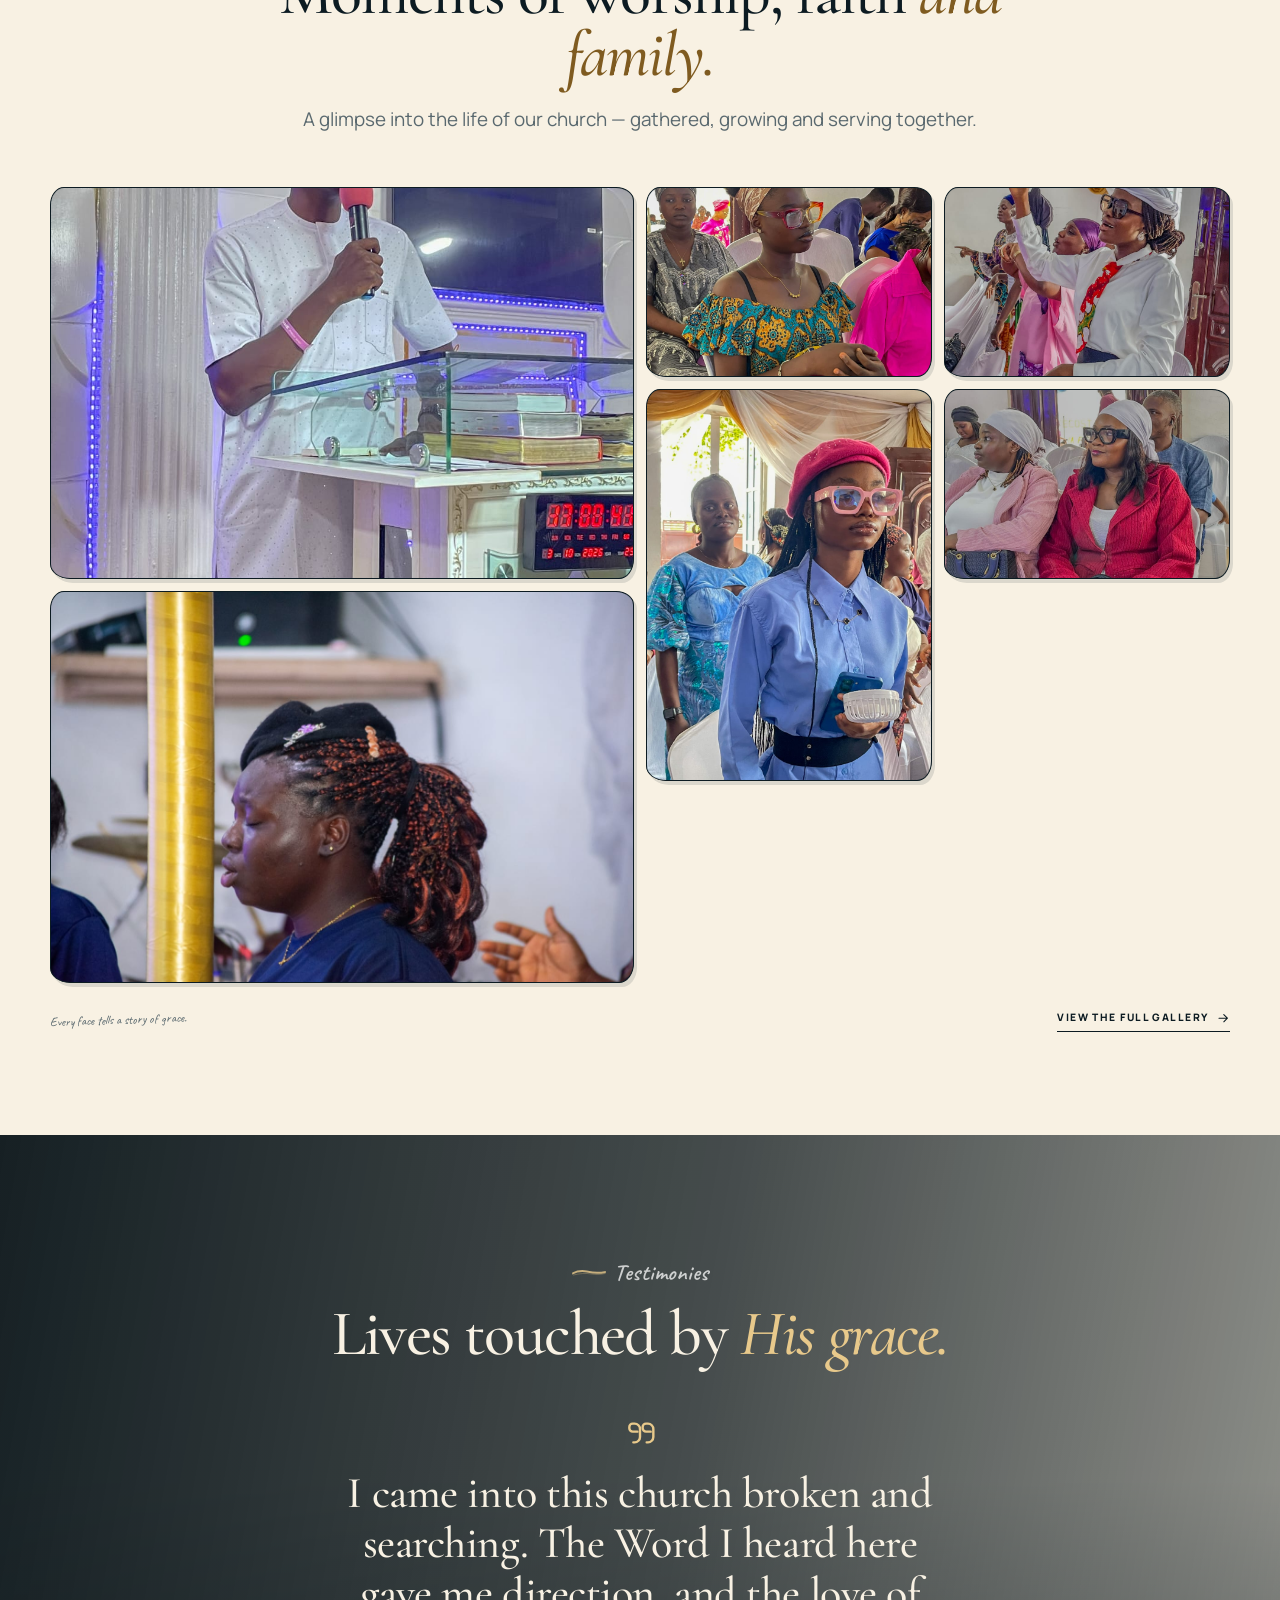
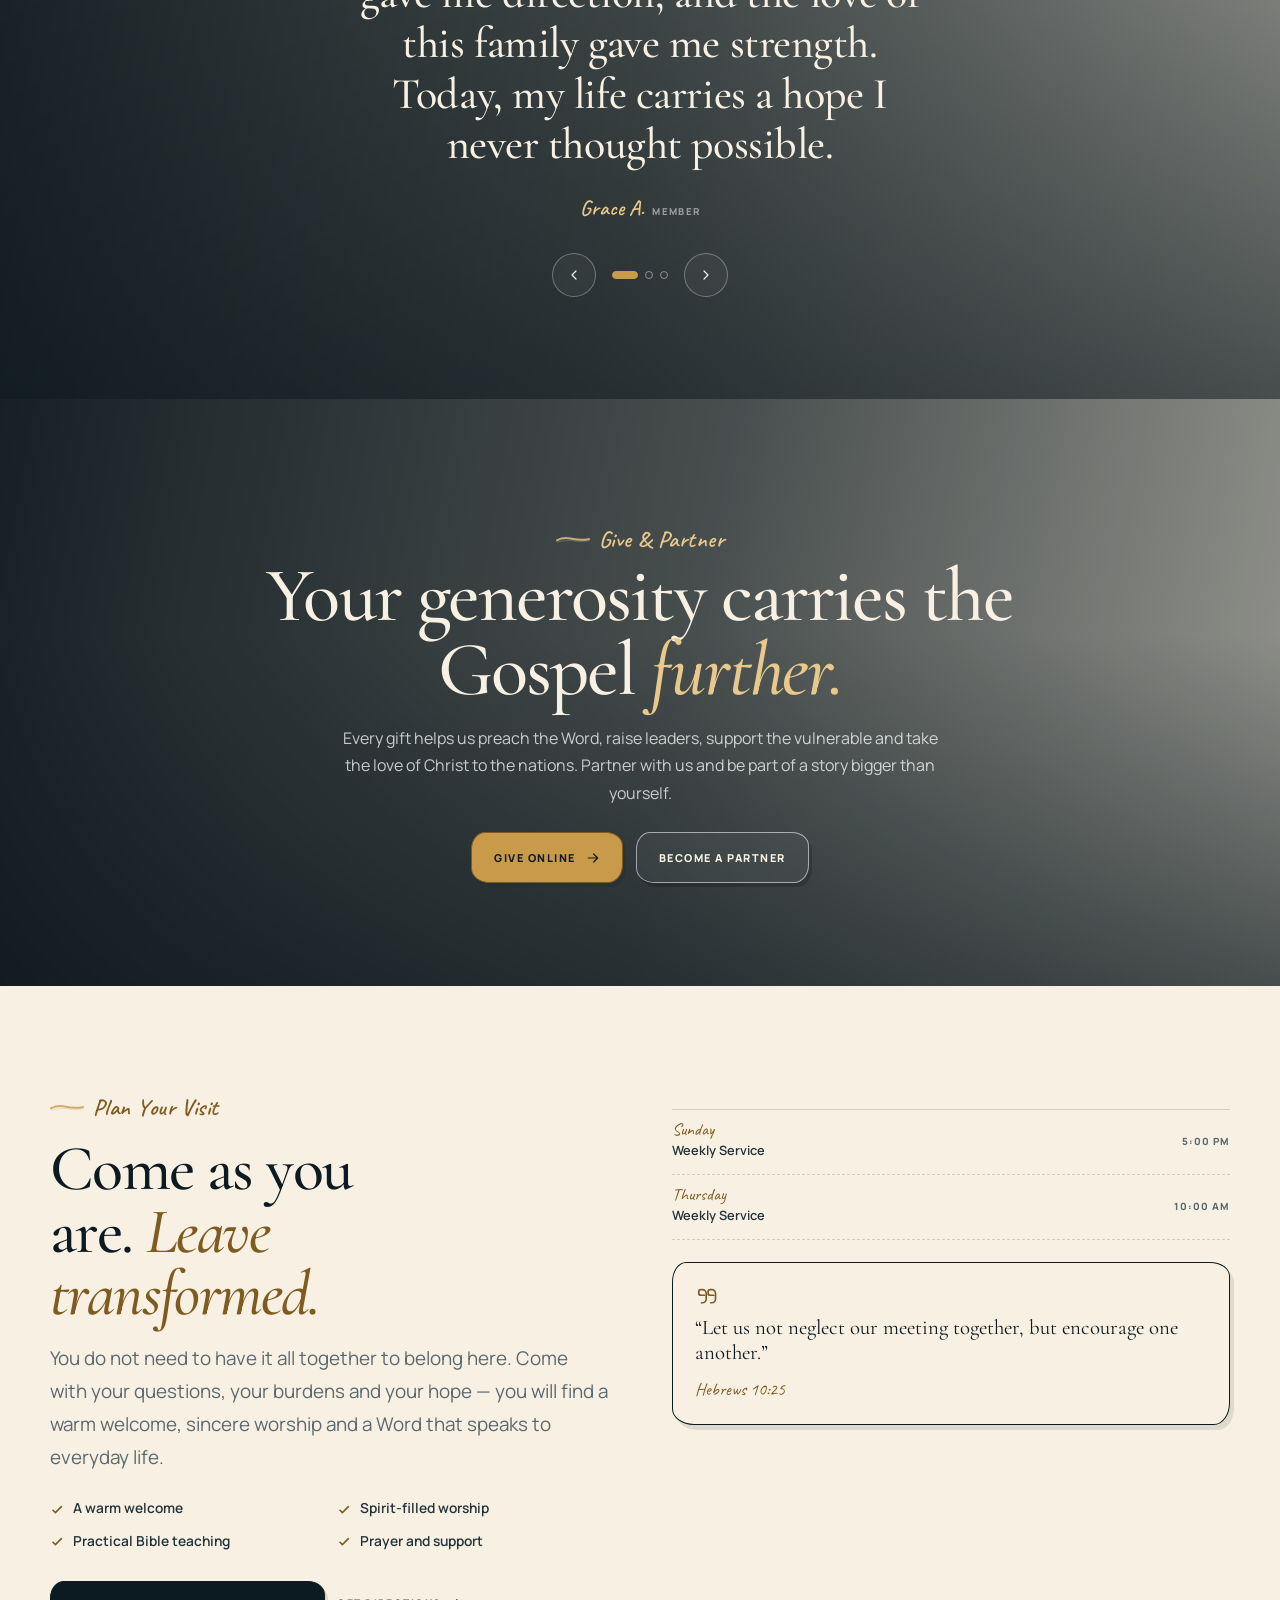
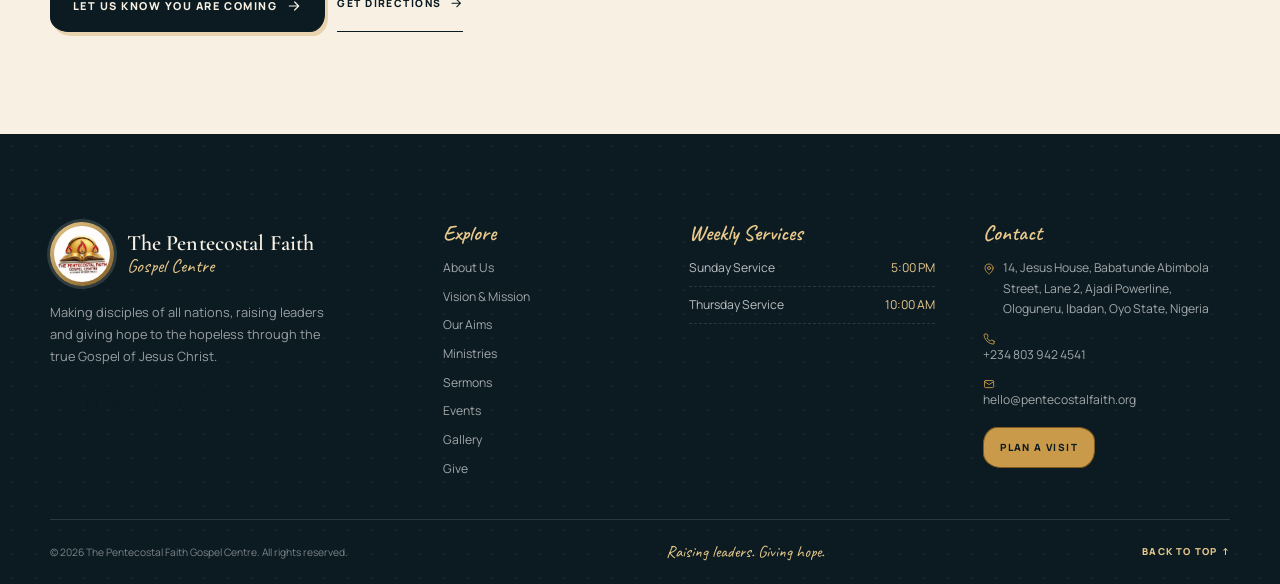
==== commit 4ebecfeb: "Update weekly services and contact details" ====
--- a/index.html
+++ b/index.html
@@ -36,7 +36,7 @@
     if (document.documentElement.dataset.ready === 'true') return;
     document.querySelectorAll('.reveal').forEach(function (element) { element.classList.add('is-visible'); });
     var splash = document.getElementById('splash');
-    if (splash) splash.classList.add('is-hidden');
+    if (splash) { splash.classList.add('is-hidden'); splash.setAttribute('inert', ''); }
     document.body.classList.remove('splash-open');
   }, 3500);
 });
@@ -51,7 +51,7 @@
     "description": "A Christ-centred church committed to preaching the true Gospel, making disciples of all nations, and demonstrating the healing power of Jesus Christ.",
     "image": "https://www.pentecostalfaith.org/HERO.jpeg",
     "logo": "https://www.pentecostalfaith.org/LOGO.jpeg",
-    "telephone": "+2348000000000",
+    "telephone": "+2348039424541",
     "email": "hello@pentecostalfaith.org",
     "address": {
       "@type": "PostalAddress",
@@ -66,7 +66,7 @@
 <body data-page="index">
   <a class="skip-link" href="#main">Skip to content</a>
   <div class="scroll-progress" aria-hidden="true"></div>
-  
+
   <svg class="svg-sprite" aria-hidden="true" focusable="false" width="0" height="0">
     <symbol id="icon-arrow" viewBox="0 0 24 24"><path d="M5 12h14M13 6l6 6-6 6"/></symbol>
     <symbol id="icon-play" viewBox="0 0 24 24"><path d="M8 5.5v13l11-6.5-11-6.5Z" fill="currentColor" stroke="none"/></symbol>
@@ -91,8 +91,8 @@
     <symbol id="icon-gift" viewBox="0 0 24 24"><path d="M20 12v9H4v-9M2 7h20v5H2zM12 7v14"/><path d="M12 7H7.5A2.5 2.5 0 1 1 10 4.5L12 7Zm0 0h4.5A2.5 2.5 0 1 0 14 4.5L12 7Z"/></symbol>
     <symbol id="icon-dove" viewBox="0 0 24 24"><path d="M3 14c4.5 0 7.5-2 9-5 1.5 3 4.5 5 9 5-2.5 4-6.5 6-9 6s-6.5-2-9-6Z"/><path d="M12 9c.5-2.5 2-4 4.5-4.5"/></symbol>
   </svg>
-  
-  <div class="splash" id="splash" role="dialog" aria-modal="true" aria-labelledby="splash-name" aria-describedby="splash-verse" aria-hidden="true">
+
+  <div class="splash" id="splash" role="dialog" aria-modal="true" aria-labelledby="splash-name" aria-describedby="splash-verse" aria-hidden="true" inert>
     <div class="splash__inner">
       <div class="splash__logo"><img src="LOGO.jpeg" alt="The Pentecostal Faith Gospel Centre logo" width="190" height="190"></div>
       <p class="splash__hand">Welcome to</p>
@@ -104,20 +104,20 @@
       <p class="splash__verse" id="splash-verse">&ldquo;Go ye therefore, and teach all nations&hellip;&rdquo; &mdash; Matthew 28:19</p>
     </div>
   </div>
-  
+
   <header class="site-header" id="site-header">
     <div class="topbar">
       <div class="container topbar__inner">
         <p class="topbar__verse"><span class="hand">A place of faith, power and purpose</span></p>
         <div class="topbar__links">
-          <a href="tel:+2348000000000"><svg class="icon" aria-hidden="true"><use href="#icon-phone"/></svg> +234 800 000 0000</a>
-          <span>Sunday &middot; 9:00 AM</span>
-          
+          <a href="tel:+2348039424541"><svg class="icon" aria-hidden="true"><use href="#icon-phone"/></svg> +234&nbsp;803&nbsp;942&nbsp;4541</a>
+          <span>Sunday &middot; 5:00 PM &middot; Thursday &middot; 10:00 AM</span>
+
   <div class="socials">
-    <a href="https://www.facebook.com/" target="_blank" rel="noopener noreferrer" aria-label="Facebook"><svg class="icon" aria-hidden="true"><use href="#icon-facebook"/></svg></a>
-    <a href="https://www.instagram.com/" target="_blank" rel="noopener noreferrer" aria-label="Instagram"><svg class="icon" aria-hidden="true"><use href="#icon-instagram"/></svg></a>
-    <a href="https://www.youtube.com/" target="_blank" rel="noopener noreferrer" aria-label="YouTube"><svg class="icon" aria-hidden="true"><use href="#icon-youtube"/></svg></a>
-    <a href="https://x.com/" target="_blank" rel="noopener noreferrer" aria-label="X"><svg class="icon" aria-hidden="true"><use href="#icon-x"/></svg></a>
+    <a href="https://www.facebook.com/search/top?q=The%20Pentecostal%20Faith%20Gospel%20Centre%20%28A%20Fellowship%20Without%20Walls%29" target="_blank" rel="noopener noreferrer" aria-label="Search Facebook for The Pentecostal Faith Gospel Centre"><svg class="icon" aria-hidden="true"><use href="#icon-facebook"/></svg></a>
+    <a href="https://www.instagram.com/explore/search/keyword/?q=The%20Pentecostal%20Faith%20Gospel%20Centre%20%28A%20Fellowship%20Without%20Walls%29" target="_blank" rel="noopener noreferrer" aria-label="Search Instagram for The Pentecostal Faith Gospel Centre"><svg class="icon" aria-hidden="true"><use href="#icon-instagram"/></svg></a>
+    <a href="https://www.youtube.com/results?search_query=The%20Pentecostal%20Faith%20Gospel%20Centre%20%28A%20Fellowship%20Without%20Walls%29" target="_blank" rel="noopener noreferrer" aria-label="Search YouTube for The Pentecostal Faith Gospel Centre"><svg class="icon" aria-hidden="true"><use href="#icon-youtube"/></svg></a>
+    <a href="https://x.com/search?q=The%20Pentecostal%20Faith%20Gospel%20Centre%20%28A%20Fellowship%20Without%20Walls%29&amp;f=user" target="_blank" rel="noopener noreferrer" aria-label="Search X for The Pentecostal Faith Gospel Centre"><svg class="icon" aria-hidden="true"><use href="#icon-x"/></svg></a>
   </div>
         </div>
       </div>
@@ -148,20 +148,20 @@
     <div class="mobile-nav__footer">
       <a href="contact.html#visit" class="btn btn--gold">Plan a Visit <svg class="icon" aria-hidden="true"><use href="#icon-arrow"/></svg></a>
       <div class="mobile-nav__contact">
-        <a href="tel:+2348000000000">+234 800 000 0000</a>
+        <a href="tel:+2348039424541">+234&nbsp;803&nbsp;942&nbsp;4541</a>
         <a href="mailto:hello@pentecostalfaith.org">hello@pentecostalfaith.org</a>
       </div>
-      
+
   <div class="socials">
-    <a href="https://www.facebook.com/" target="_blank" rel="noopener noreferrer" aria-label="Facebook"><svg class="icon" aria-hidden="true"><use href="#icon-facebook"/></svg></a>
-    <a href="https://www.instagram.com/" target="_blank" rel="noopener noreferrer" aria-label="Instagram"><svg class="icon" aria-hidden="true"><use href="#icon-instagram"/></svg></a>
-    <a href="https://www.youtube.com/" target="_blank" rel="noopener noreferrer" aria-label="YouTube"><svg class="icon" aria-hidden="true"><use href="#icon-youtube"/></svg></a>
-    <a href="https://x.com/" target="_blank" rel="noopener noreferrer" aria-label="X"><svg class="icon" aria-hidden="true"><use href="#icon-x"/></svg></a>
+    <a href="https://www.facebook.com/search/top?q=The%20Pentecostal%20Faith%20Gospel%20Centre%20%28A%20Fellowship%20Without%20Walls%29" target="_blank" rel="noopener noreferrer" aria-label="Search Facebook for The Pentecostal Faith Gospel Centre"><svg class="icon" aria-hidden="true"><use href="#icon-facebook"/></svg></a>
+    <a href="https://www.instagram.com/explore/search/keyword/?q=The%20Pentecostal%20Faith%20Gospel%20Centre%20%28A%20Fellowship%20Without%20Walls%29" target="_blank" rel="noopener noreferrer" aria-label="Search Instagram for The Pentecostal Faith Gospel Centre"><svg class="icon" aria-hidden="true"><use href="#icon-instagram"/></svg></a>
+    <a href="https://www.youtube.com/results?search_query=The%20Pentecostal%20Faith%20Gospel%20Centre%20%28A%20Fellowship%20Without%20Walls%29" target="_blank" rel="noopener noreferrer" aria-label="Search YouTube for The Pentecostal Faith Gospel Centre"><svg class="icon" aria-hidden="true"><use href="#icon-youtube"/></svg></a>
+    <a href="https://x.com/search?q=The%20Pentecostal%20Faith%20Gospel%20Centre%20%28A%20Fellowship%20Without%20Walls%29&amp;f=user" target="_blank" rel="noopener noreferrer" aria-label="Search X for The Pentecostal Faith Gospel Centre"><svg class="icon" aria-hidden="true"><use href="#icon-x"/></svg></a>
   </div>
     </div>
   </div>
   <main id="main">
-    
+
   <section class="hero" id="home">
     <div class="hero__media" aria-hidden="true"><img src="HERO.jpeg" alt="" width="1280" height="960" fetchpriority="high"></div>
     <div class="hero__overlay" aria-hidden="true"></div>
@@ -176,8 +176,8 @@
         </div>
       </div>
       <div class="hero__info">
-        <div class="hero__info-item"><svg class="icon" aria-hidden="true"><use href="#icon-clock"/></svg><div><span>Sunday Celebration</span><strong>9:00 AM</strong></div></div>
-        <div class="hero__info-item"><svg class="icon" aria-hidden="true"><use href="#icon-calendar"/></svg><div><span>Midweek Bible Study</span><strong>Wednesday &middot; 6:00 PM</strong></div></div>
+        <div class="hero__info-item"><svg class="icon" aria-hidden="true"><use href="#icon-clock"/></svg><div><span>Sunday Service</span><strong>5:00 PM</strong></div></div>
+        <div class="hero__info-item"><svg class="icon" aria-hidden="true"><use href="#icon-calendar"/></svg><div><span>Thursday Service</span><strong>10:00 AM</strong></div></div>
         <div class="hero__info-item"><svg class="icon" aria-hidden="true"><use href="#icon-pin"/></svg><div><span>Find Us</span><strong>Ologuneru, Ibadan</strong></div></div>
       </div>
     </div>
@@ -221,7 +221,7 @@
         </div>
         <div class="stats">
           <div class="stat"><span class="stat__num" data-count="8">8</span><span class="stat__label">Aims of ministry</span></div>
-          <div class="stat"><span class="stat__num" data-count="3">3</span><span class="stat__label">Weekly gatherings</span></div>
+          <div class="stat"><span class="stat__num" data-count="2">2</span><span class="stat__label">Weekly services</span></div>
           <div class="stat"><span class="stat__num" data-count="1">1</span><span class="stat__label">Unchanging vision</span></div>
           <div class="stat"><span class="stat__num stat__num--text">All</span><span class="stat__label">Nations reached</span></div>
         </div>
@@ -256,7 +256,7 @@
         <p class="split-head__text reveal">Eight God-given objectives guide our worship, our witness and our work &mdash; from the pulpit to the nations.</p>
       </div>
       <div class="aims-grid aims-grid--four" data-stagger>
-        
+
   <article class="aim-card reveal">
     <span class="aim-card__num" aria-hidden="true">01</span>
     <h3>Preach and Teach the Word</h3>
@@ -295,7 +295,7 @@
         <p class="split-head__text reveal">From our youngest children to our elders, every person is seen, valued and equipped to walk in purpose.</p>
       </div>
       <div class="ministry-grid" data-stagger>
-        
+
   <a href="contact.html#visit" class="ministry-card reveal">
     <img src="IMG%203.jpeg" alt="Children gathered for Children's Church" loading="lazy">
     <div class="ministry-card__content">
@@ -340,7 +340,7 @@
         </div>
         <a href="sermons.html" class="btn btn--outline-light reveal">Browse All Messages <svg class="icon" aria-hidden="true"><use href="#icon-arrow"/></svg></a>
       </div>
-      
+
   <article class="sermon-feature reveal">
     <div class="sermon-feature__media">
       <img src="IMG%209.jpeg" alt="Pastor ministering the Word during a Sunday service" loading="lazy">
@@ -359,7 +359,7 @@
     </div>
   </article>
       <div class="sermon-list">
-        
+
   <article class="sermon-card reveal">
     <div class="sermon-card__thumb">
       <img src="IMG%206.jpeg" alt="Congregation listening to the Word of God" loading="lazy">
@@ -372,7 +372,7 @@
       <button type="button" class="text-link text-link--light" data-media>Listen now <svg class="icon" aria-hidden="true"><use href="#icon-arrow"/></svg></button>
     </div>
   </article>
-        
+
   <article class="sermon-card reveal">
     <div class="sermon-card__thumb">
       <img src="IMG%2014.jpeg" alt="A worshipper in a moment of prayer" loading="lazy">
@@ -399,7 +399,7 @@
         <a href="events.html" class="text-link reveal">View full calendar <svg class="icon" aria-hidden="true"><use href="#icon-arrow"/></svg></a>
       </div>
       <div class="events-grid" data-stagger>
-        
+
   <article class="event-card reveal">
     <div class="event-card__date">
       <span>Nov</span>
@@ -457,14 +457,14 @@
 
   <section class="section section--cream" id="gallery">
     <div class="container">
-      
+
   <div class="section-head section-head--center reveal">
     <p class="eyebrow">Life at TPFGC</p>
     <h2 class="section-title">Moments of worship, faith <em class="accent">and family.</em></h2>
     <p class="lead">A glimpse into the life of our church &mdash; gathered, growing and serving together.</p>
   </div>
       <div class="gallery-grid" data-stagger>
-        
+
   <button class="gallery-item reveal" type="button" data-full="IMG%2015.jpeg" data-caption="Church life">
     <img src="IMG%2015.jpeg" alt="A moment from church life at The Pentecostal Faith Gospel Centre" loading="lazy">
     <span class="gallery-item__overlay"><svg class="icon" aria-hidden="true"><use href="#icon-expand"/></svg><span>Church life</span></span>
@@ -499,11 +499,11 @@
 
   <section class="section photo-section" id="testimonies" style="--photo: url('IMG%2013.jpeg')">
     <div class="container">
-      
+
   <div class="section-head section-head--center reveal">
     <p class="eyebrow">Testimonies</p>
     <h2 class="section-title">Lives touched by <em>His grace.</em></h2>
-    
+
   </div>
       <div class="testimony-slider reveal" data-slider>
         <div class="testimony-slides">
@@ -566,13 +566,10 @@
         </div>
       </div>
       <div class="reveal">
-        
+
   <div class="schedule">
-    <div class="schedule__row"><div><span class="schedule__day">Sunday</span><span class="schedule__name">Sunday School</span></div><span class="schedule__time">8:00 AM</span></div>
-    <div class="schedule__row"><div><span class="schedule__day">Sunday</span><span class="schedule__name">Celebration Service</span></div><span class="schedule__time">9:00 AM</span></div>
-    <div class="schedule__row"><div><span class="schedule__day">Wednesday</span><span class="schedule__name">Bible Study</span></div><span class="schedule__time">6:00 PM</span></div>
-    <div class="schedule__row"><div><span class="schedule__day">Friday</span><span class="schedule__name">Prayer Meeting</span></div><span class="schedule__time">6:00 PM</span></div>
-    <div class="schedule__row"><div><span class="schedule__day">Saturday</span><span class="schedule__name">Youth Fellowship</span></div><span class="schedule__time">4:00 PM</span></div>
+    <div class="schedule__row"><div><span class="schedule__day">Sunday</span><span class="schedule__name">Weekly Service</span></div><span class="schedule__time">5:00 PM</span></div>
+    <div class="schedule__row"><div><span class="schedule__day">Thursday</span><span class="schedule__name">Weekly Service</span></div><span class="schedule__time">10:00 AM</span></div>
   </div>
         <div class="quote-card">
           <svg class="icon" aria-hidden="true"><use href="#icon-quote"/></svg>
@@ -583,7 +580,7 @@
     </div>
   </section>
   </main>
-  
+
   <footer class="site-footer">
     <div class="container footer__grid">
       <div class="footer__brand">
@@ -592,12 +589,12 @@
           <span class="brand__text"><span class="brand__name">The Pentecostal Faith</span><span class="brand__tag">Gospel Centre</span></span>
         </a>
         <p>Making disciples of all nations, raising leaders and giving hope to the hopeless through the true Gospel of Jesus Christ.</p>
-        
+
   <div class="socials">
-    <a href="https://www.facebook.com/" target="_blank" rel="noopener noreferrer" aria-label="Facebook"><svg class="icon" aria-hidden="true"><use href="#icon-facebook"/></svg></a>
-    <a href="https://www.instagram.com/" target="_blank" rel="noopener noreferrer" aria-label="Instagram"><svg class="icon" aria-hidden="true"><use href="#icon-instagram"/></svg></a>
-    <a href="https://www.youtube.com/" target="_blank" rel="noopener noreferrer" aria-label="YouTube"><svg class="icon" aria-hidden="true"><use href="#icon-youtube"/></svg></a>
-    <a href="https://x.com/" target="_blank" rel="noopener noreferrer" aria-label="X"><svg class="icon" aria-hidden="true"><use href="#icon-x"/></svg></a>
+    <a href="https://www.facebook.com/search/top?q=The%20Pentecostal%20Faith%20Gospel%20Centre%20%28A%20Fellowship%20Without%20Walls%29" target="_blank" rel="noopener noreferrer" aria-label="Search Facebook for The Pentecostal Faith Gospel Centre"><svg class="icon" aria-hidden="true"><use href="#icon-facebook"/></svg></a>
+    <a href="https://www.instagram.com/explore/search/keyword/?q=The%20Pentecostal%20Faith%20Gospel%20Centre%20%28A%20Fellowship%20Without%20Walls%29" target="_blank" rel="noopener noreferrer" aria-label="Search Instagram for The Pentecostal Faith Gospel Centre"><svg class="icon" aria-hidden="true"><use href="#icon-instagram"/></svg></a>
+    <a href="https://www.youtube.com/results?search_query=The%20Pentecostal%20Faith%20Gospel%20Centre%20%28A%20Fellowship%20Without%20Walls%29" target="_blank" rel="noopener noreferrer" aria-label="Search YouTube for The Pentecostal Faith Gospel Centre"><svg class="icon" aria-hidden="true"><use href="#icon-youtube"/></svg></a>
+    <a href="https://x.com/search?q=The%20Pentecostal%20Faith%20Gospel%20Centre%20%28A%20Fellowship%20Without%20Walls%29&amp;f=user" target="_blank" rel="noopener noreferrer" aria-label="Search X for The Pentecostal Faith Gospel Centre"><svg class="icon" aria-hidden="true"><use href="#icon-x"/></svg></a>
   </div>
       </div>
 
@@ -616,13 +613,10 @@
       </div>
 
       <div class="footer__col">
-        <h3>Gather With Us</h3>
+        <h3>Weekly Services</h3>
         <ul class="footer__times">
-          <li><span>Sunday School</span><span>8:00 AM</span></li>
-          <li><span>Celebration Service</span><span>9:00 AM</span></li>
-          <li><span>Bible Study</span><span>Wed &middot; 6:00 PM</span></li>
-          <li><span>Prayer Meeting</span><span>Fri &middot; 6:00 PM</span></li>
-          <li><span>Youth Fellowship</span><span>Sat &middot; 4:00 PM</span></li>
+          <li><span>Sunday Service</span><span>5:00 PM</span></li>
+          <li><span>Thursday Service</span><span>10:00 AM</span></li>
         </ul>
       </div>
 
@@ -630,7 +624,7 @@
         <h3>Contact</h3>
         <ul class="footer__contact">
           <li><svg class="icon" aria-hidden="true"><use href="#icon-pin"/></svg> 14, Jesus House, Babatunde Abimbola Street, Lane 2, Ajadi Powerline, Ologuneru, Ibadan, Oyo State, Nigeria</li>
-          <li><a href="tel:+2348000000000"><svg class="icon" aria-hidden="true"><use href="#icon-phone"/></svg> +234 800 000 0000</a></li>
+          <li><a href="tel:+2348039424541"><svg class="icon" aria-hidden="true"><use href="#icon-phone"/></svg> +234&nbsp;803&nbsp;942&nbsp;4541</a></li>
           <li><a href="mailto:hello@pentecostalfaith.org"><svg class="icon" aria-hidden="true"><use href="#icon-mail"/></svg> hello@pentecostalfaith.org</a></li>
         </ul>
         <a href="contact.html#visit" class="btn btn--gold btn--small">Plan a Visit</a>
@@ -643,12 +637,12 @@
       <a href="#main" class="footer__top-link">Back to top <span aria-hidden="true">&uarr;</span></a>
     </div>
   </footer>
-  
+
   <div class="lightbox" id="lightbox" role="dialog" aria-modal="true" aria-label="Image viewer" aria-hidden="true" inert>
     <button class="lightbox__close" type="button" data-close aria-label="Close image viewer"><span aria-hidden="true">&times;</span></button>
     <button class="lightbox__nav lightbox__nav--prev" type="button" data-prev aria-label="Previous image"><svg class="icon" aria-hidden="true"><use href="#icon-chevron-left"/></svg></button>
     <figure class="lightbox__figure">
-      <img alt="" data-lightbox-img>
+      <img alt="" src="data:," data-lightbox-img>
       <figcaption data-lightbox-caption></figcaption>
     </figure>
     <button class="lightbox__nav lightbox__nav--next" type="button" data-next aria-label="Next image"><svg class="icon" aria-hidden="true"><use href="#icon-chevron-right"/></svg></button>
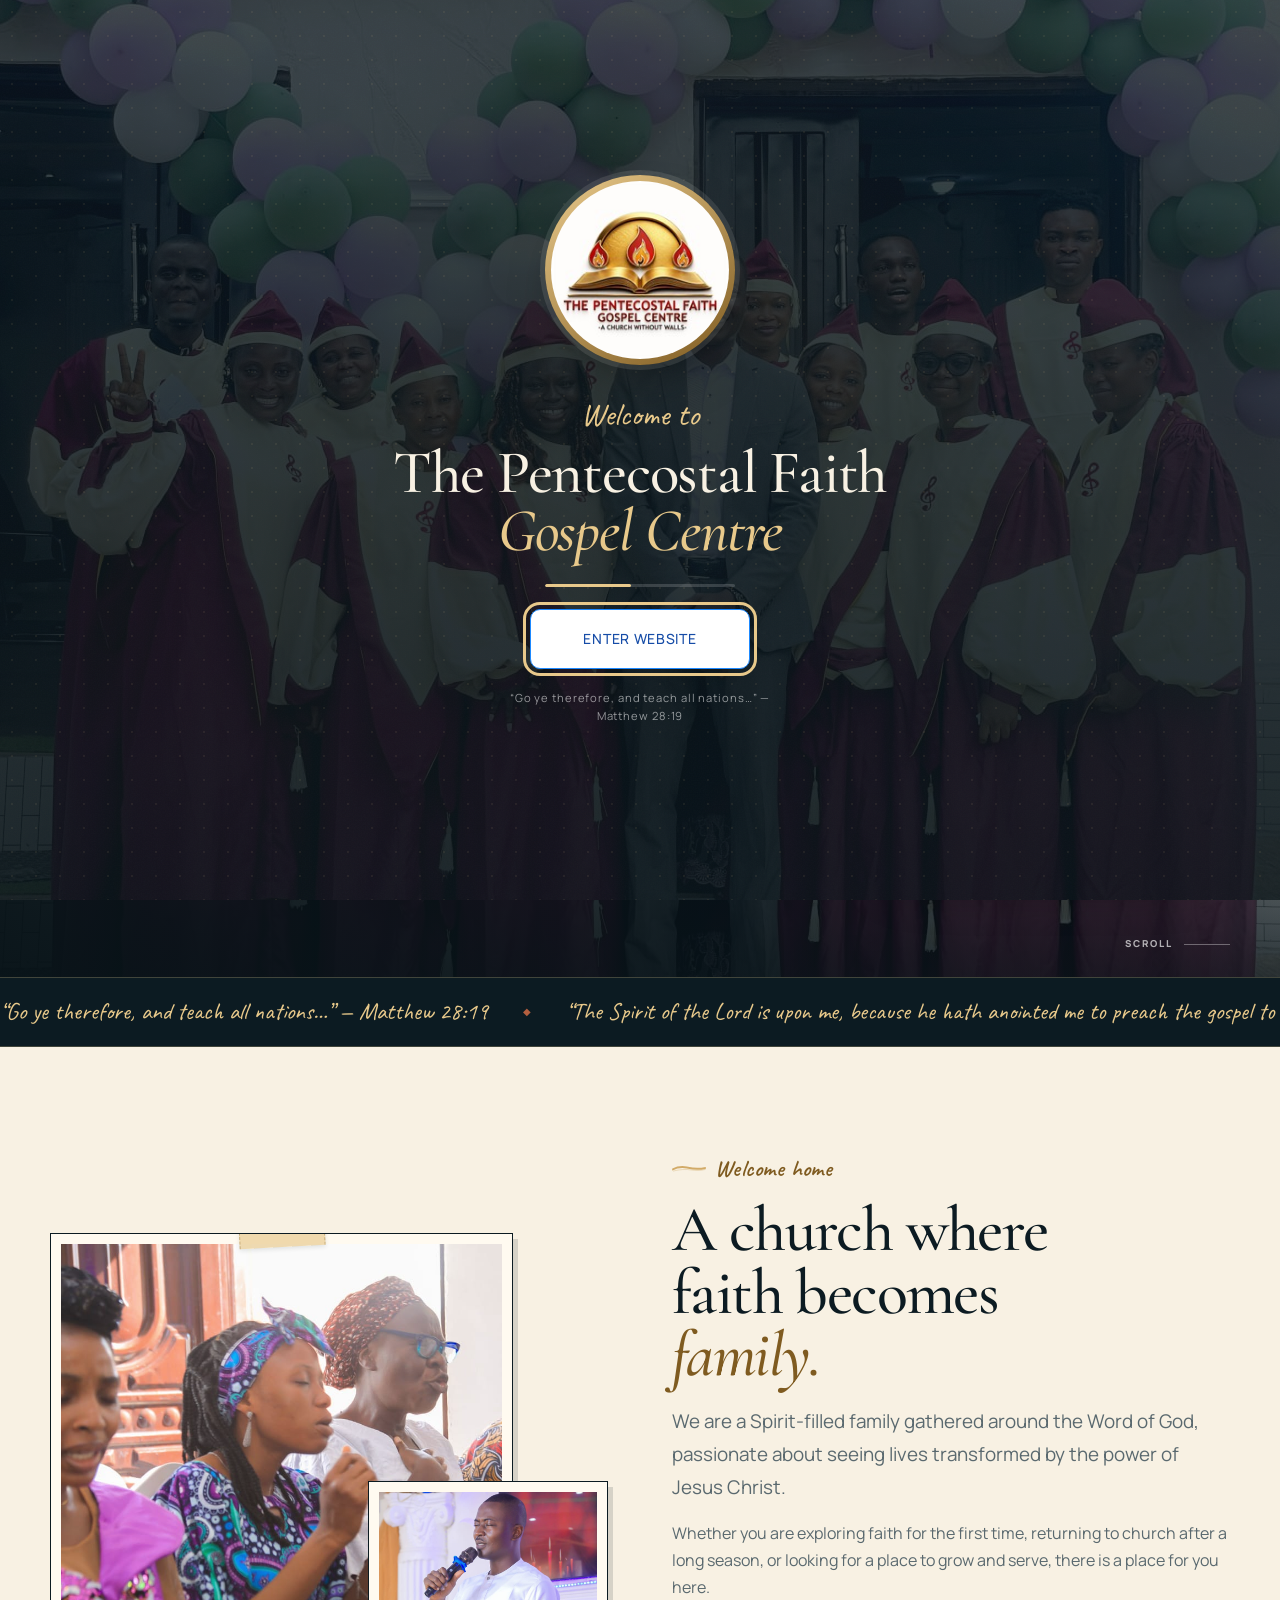
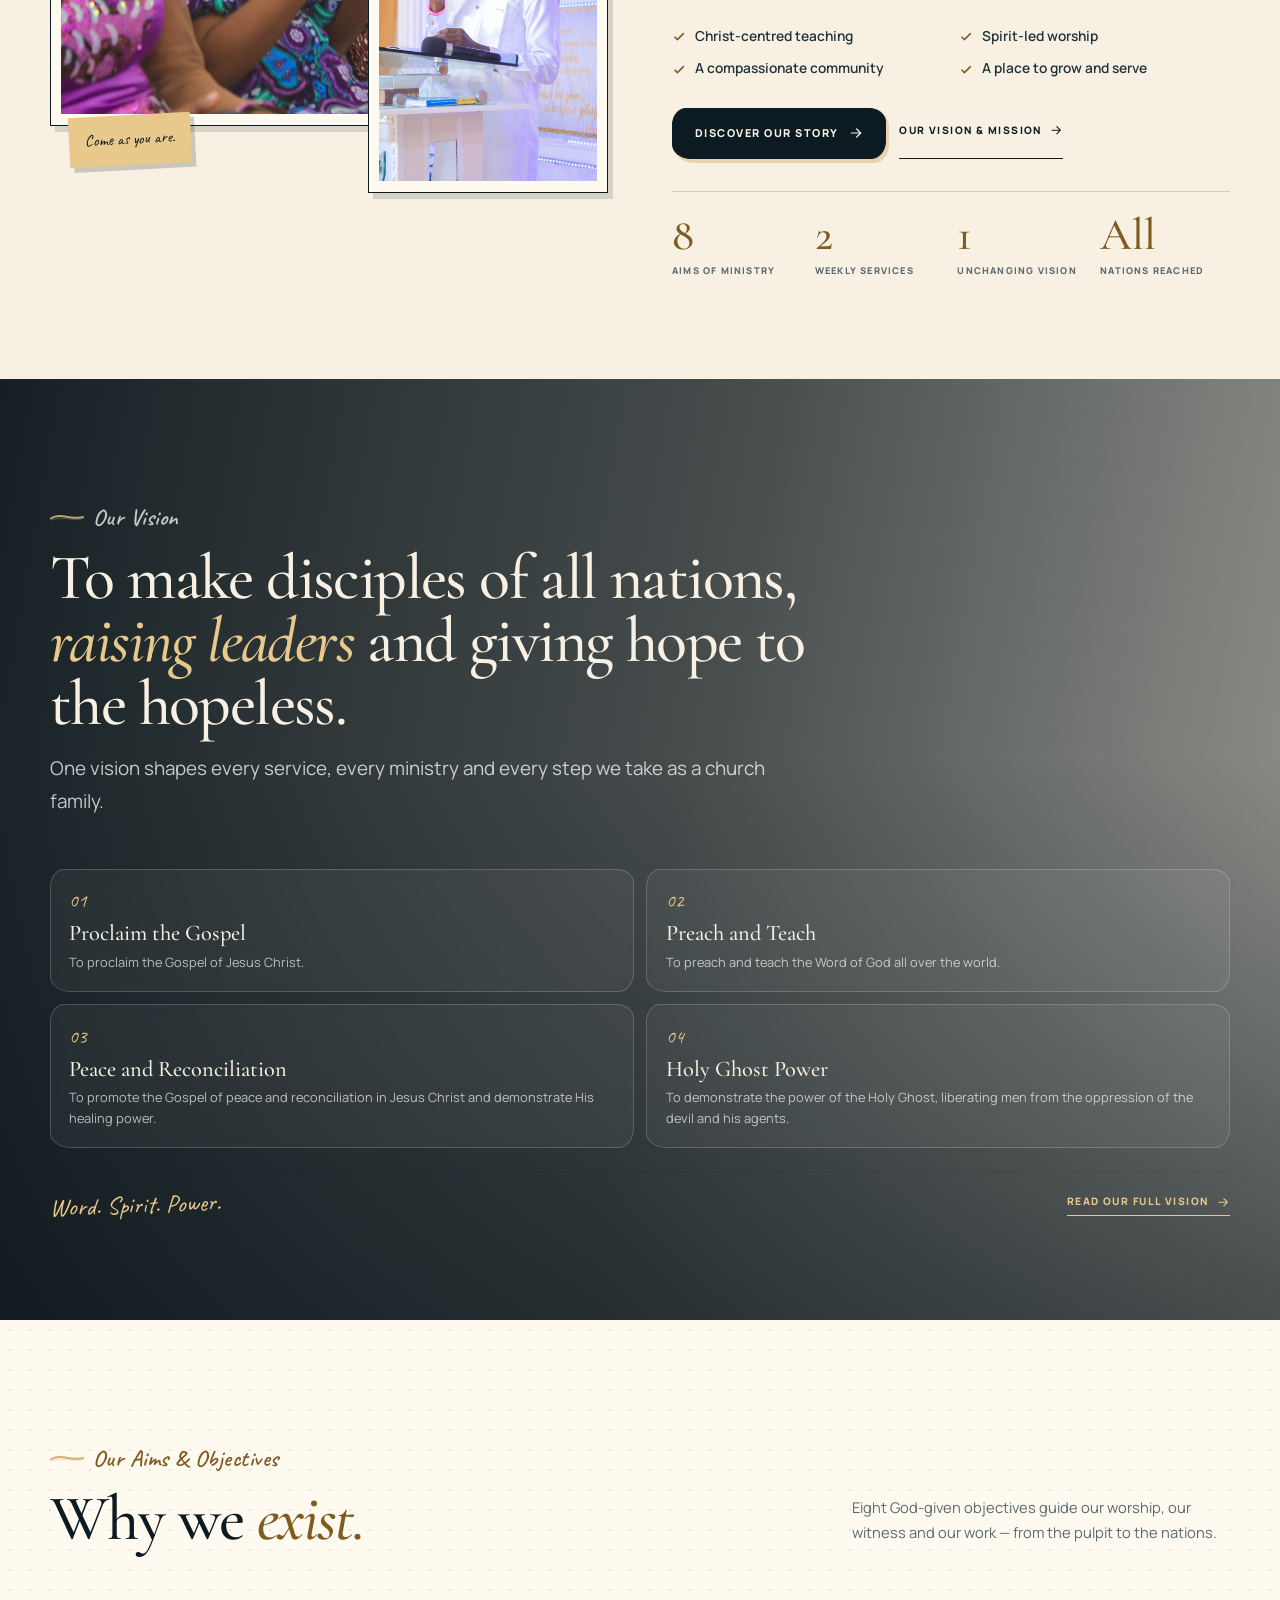
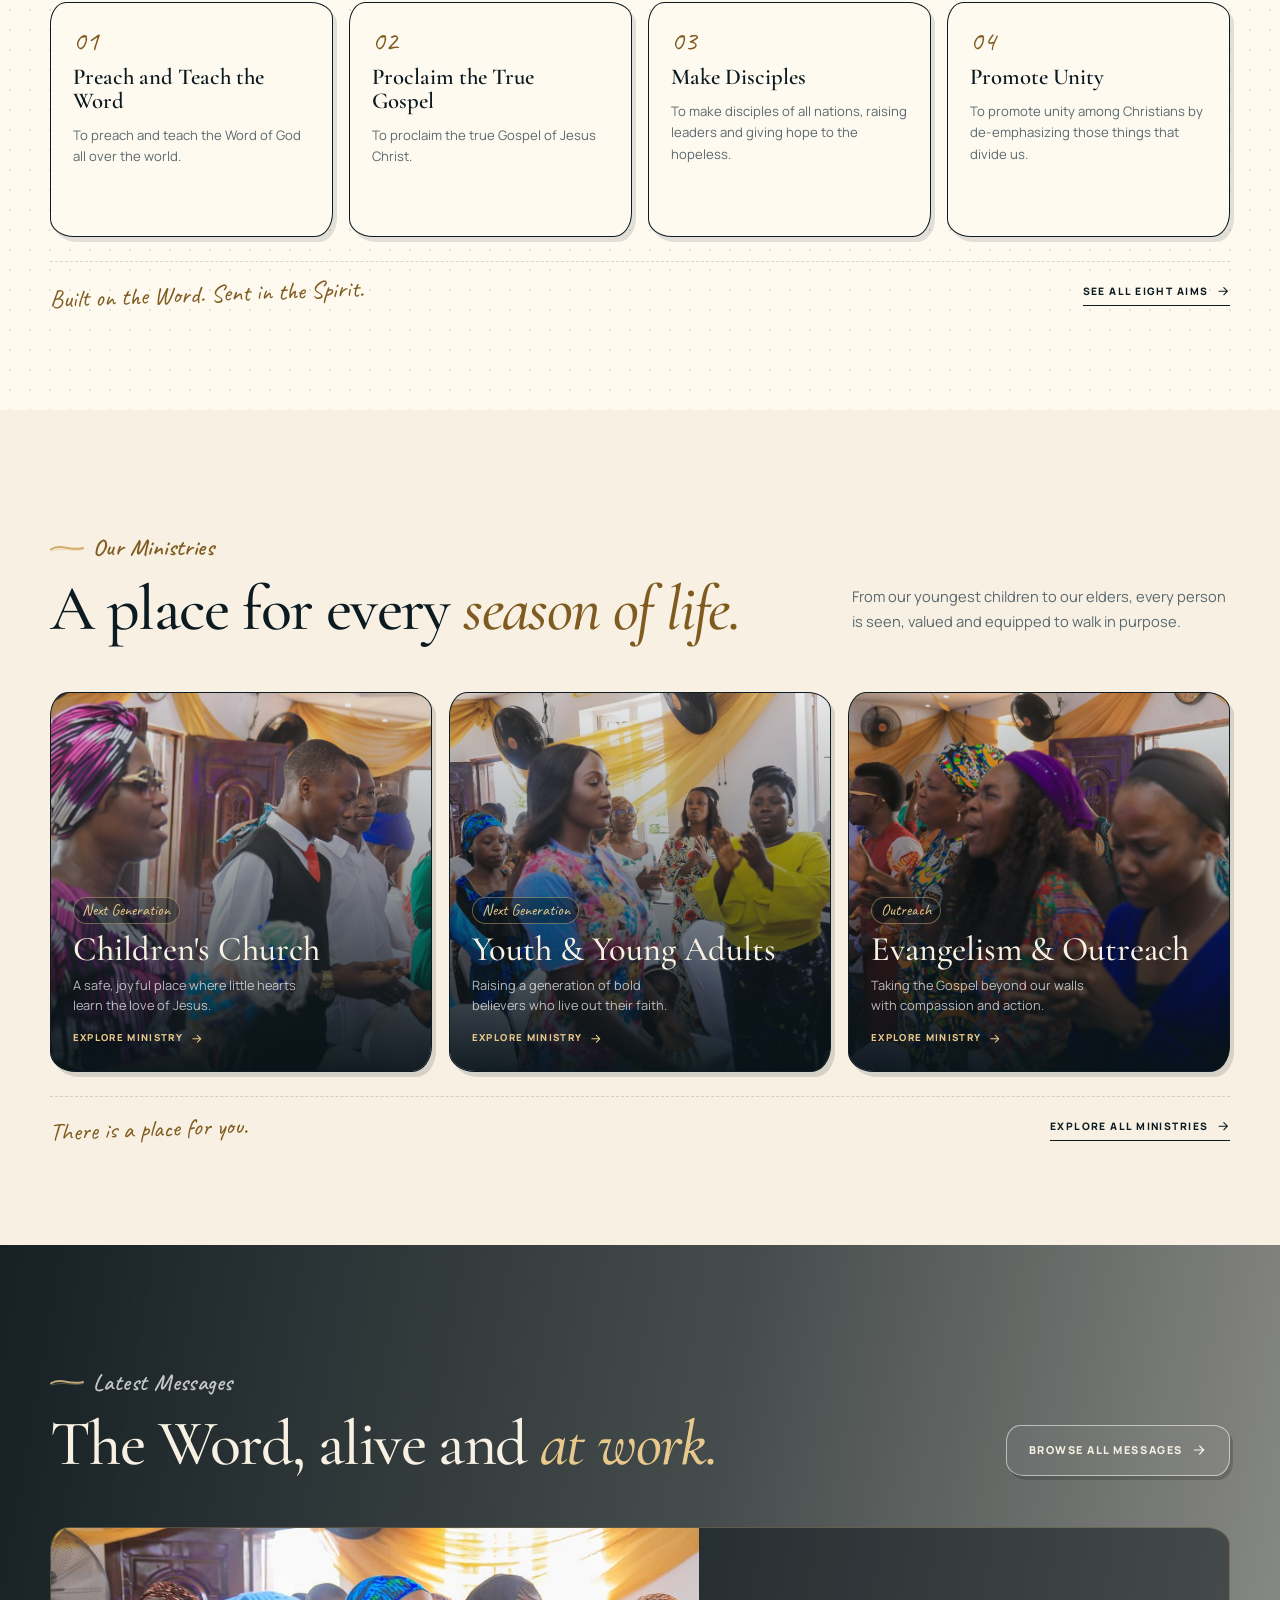
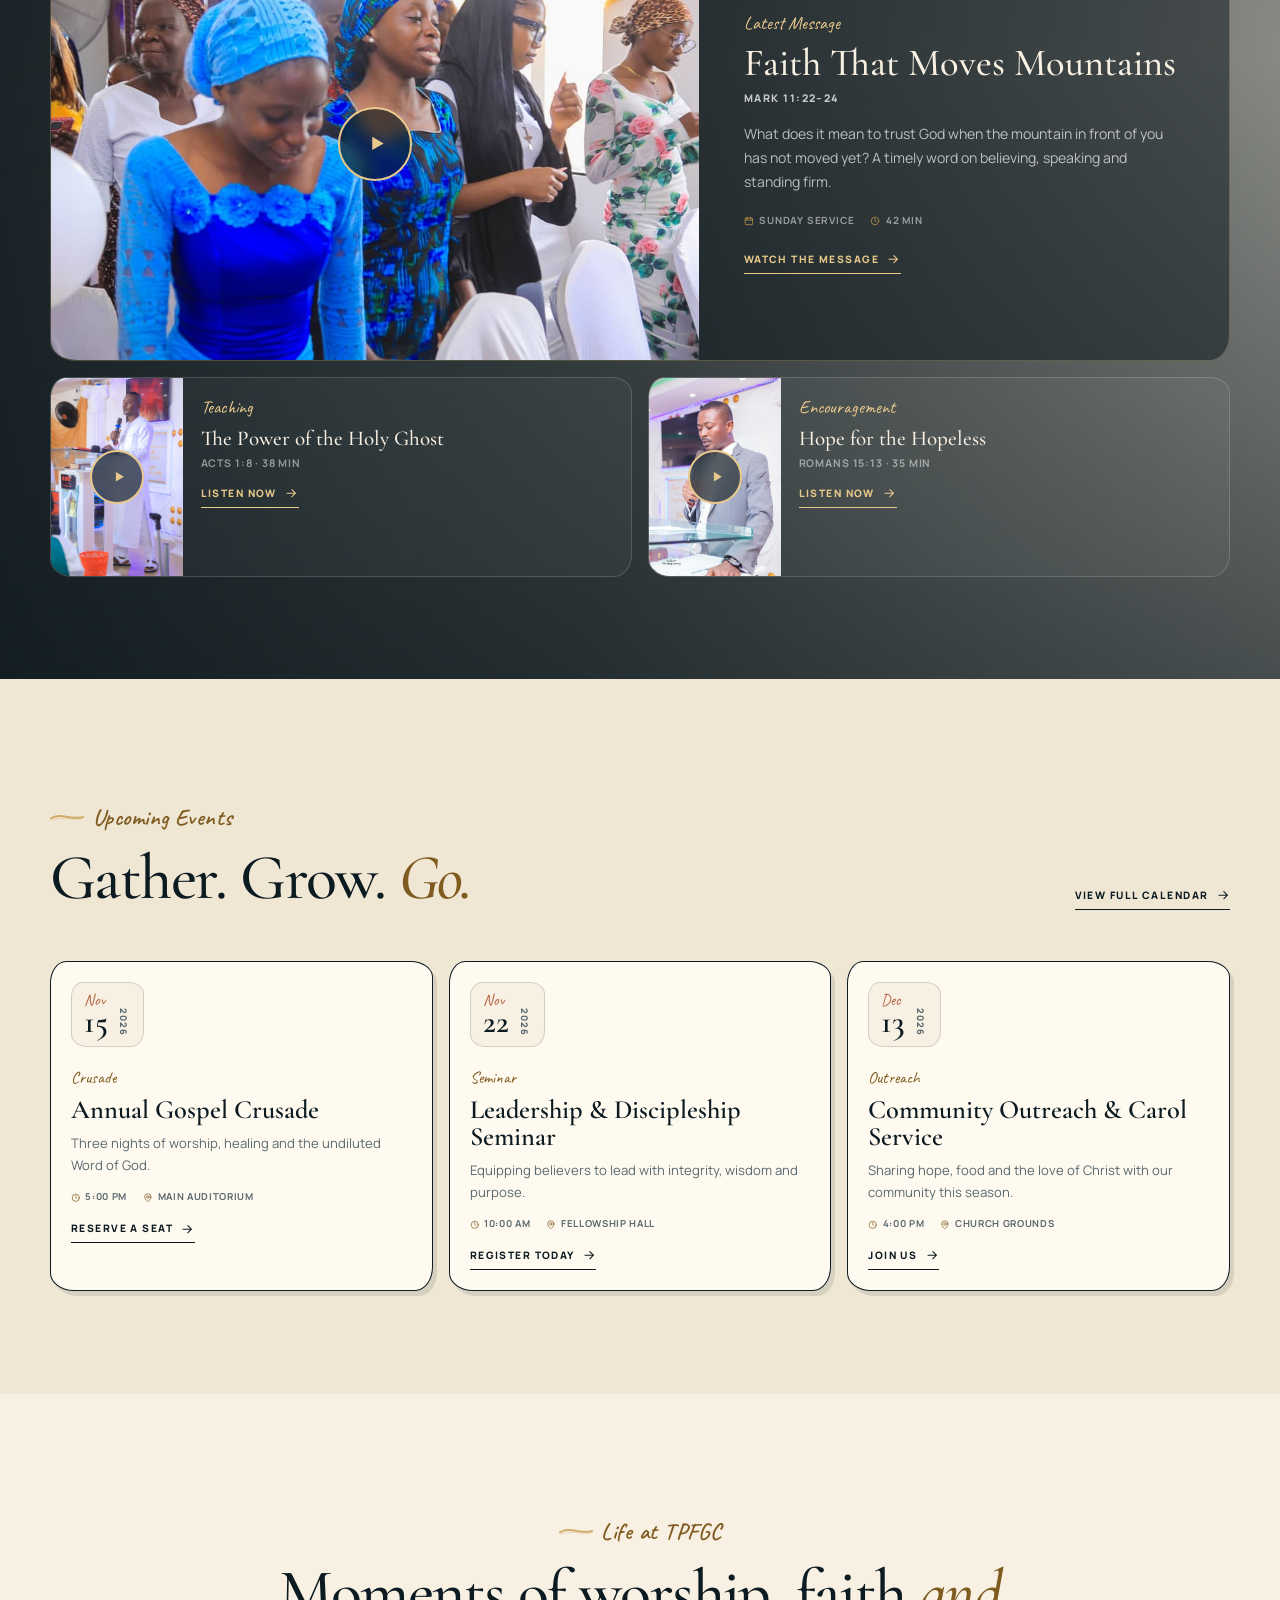
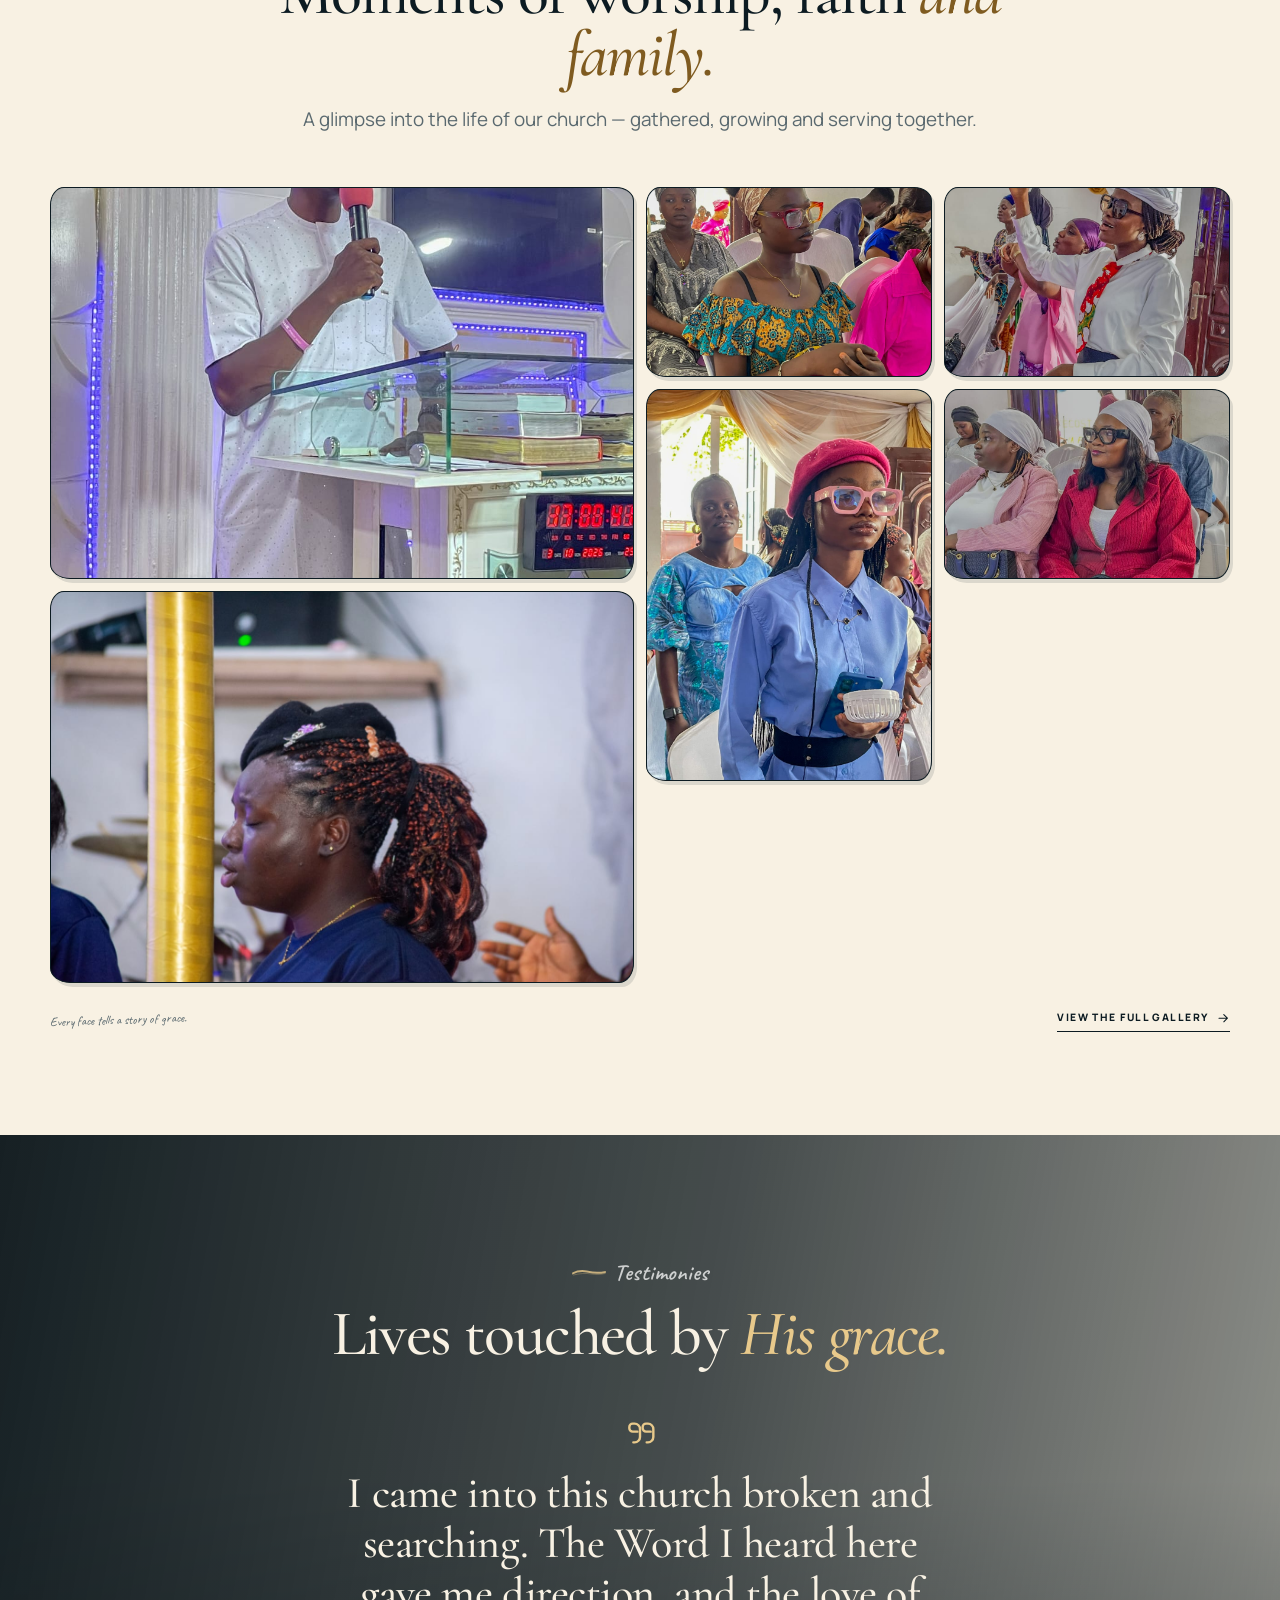
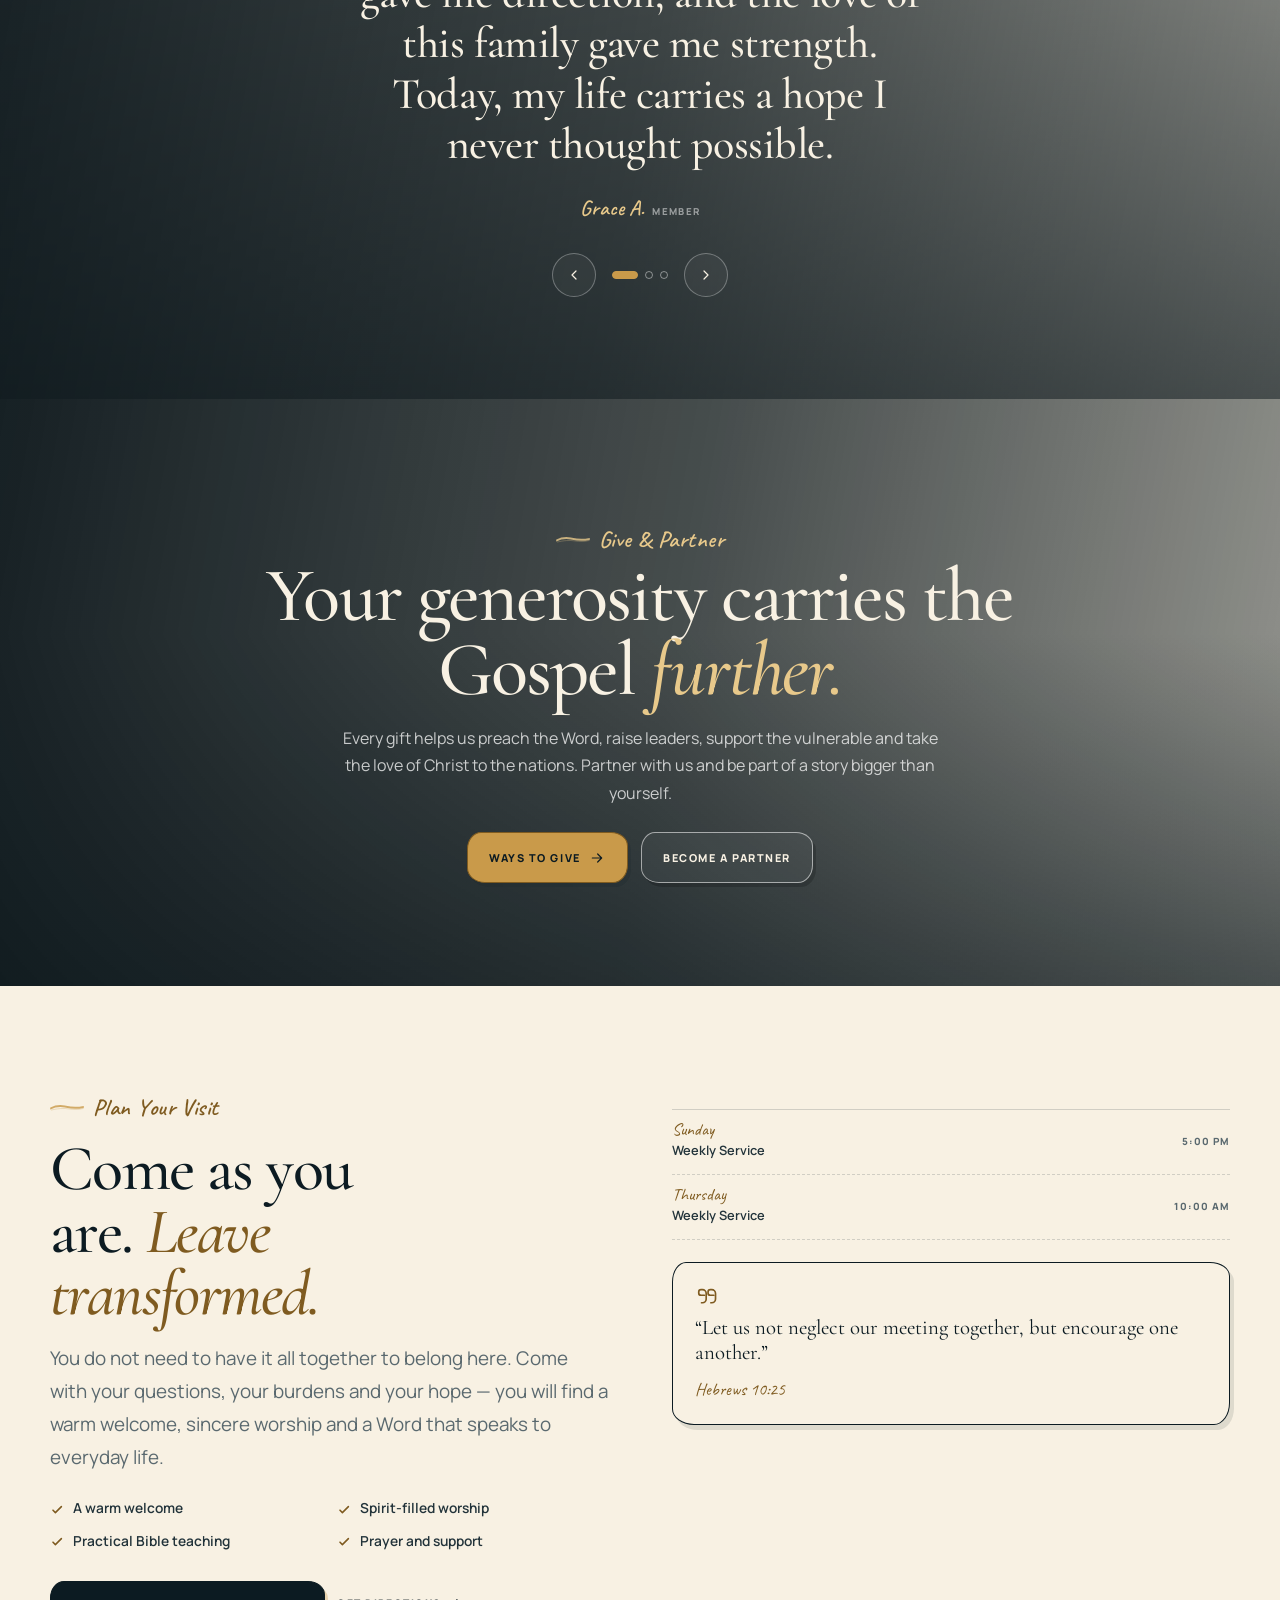
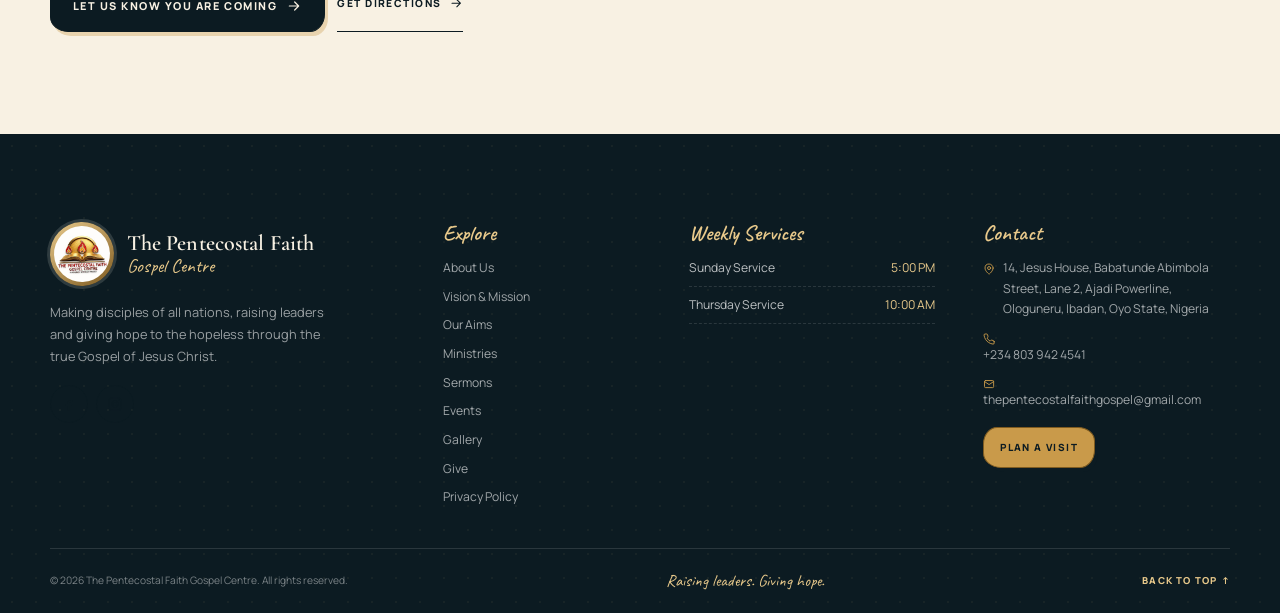
==== commit 6e87ff69: "Add message video gallery, muted hero video and splash photo" ====
--- a/index.html
+++ b/index.html
@@ -7,28 +7,30 @@
   <meta name="description" content="The Pentecostal Faith Gospel Centre is a Christ-centred church committed to preaching the true Gospel, making disciples of all nations, and demonstrating the healing power of Jesus Christ.">
   <meta name="author" content="The Pentecostal Faith Gospel Centre">
   <meta name="theme-color" content="#0c1b22">
-  <link rel="canonical" href="https://www.pentecostalfaith.org/">
-  <link rel="icon" href="LOGO.jpeg" type="image/jpeg">
-  <link rel="apple-touch-icon" href="LOGO.jpeg">
+  <link rel="canonical" href="https://tpfgc.vercel.app/">
+  <link rel="icon" href="favicon-32.png" type="image/png" sizes="32x32">
+  <link rel="icon" href="favicon-48.png" type="image/png" sizes="48x48">
+  <link rel="icon" href="logo-192.jpeg" type="image/jpeg" sizes="192x192">
+  <link rel="apple-touch-icon" href="apple-touch-icon.png" sizes="180x180">
 
   <meta property="og:type" content="website">
   <meta property="og:title" content="The Pentecostal Faith Gospel Centre | Raising Leaders, Giving Hope">
   <meta property="og:description" content="The Pentecostal Faith Gospel Centre is a Christ-centred church committed to preaching the true Gospel, making disciples of all nations, and demonstrating the healing power of Jesus Christ.">
-  <meta property="og:url" content="https://www.pentecostalfaith.org/">
+  <meta property="og:url" content="https://tpfgc.vercel.app/">
   <meta property="og:site_name" content="The Pentecostal Faith Gospel Centre">
-  <meta property="og:image" content="https://www.pentecostalfaith.org/HERO.jpeg">
+  <meta property="og:image" content="https://tpfgc.vercel.app/HERO.jpeg">
   <meta property="og:image:alt" content="The Pentecostal Faith Gospel Centre congregation in worship">
   <meta property="og:locale" content="en_NG">
   <meta name="twitter:card" content="summary_large_image">
   <meta name="twitter:title" content="The Pentecostal Faith Gospel Centre | Raising Leaders, Giving Hope">
   <meta name="twitter:description" content="The Pentecostal Faith Gospel Centre is a Christ-centred church committed to preaching the true Gospel, making disciples of all nations, and demonstrating the healing power of Jesus Christ.">
-  <meta name="twitter:image" content="https://www.pentecostalfaith.org/HERO.jpeg">
+  <meta name="twitter:image" content="https://tpfgc.vercel.app/HERO.jpeg">
 
   <link rel="preload" as="image" href="HERO.jpeg" fetchpriority="high">
   <link rel="preconnect" href="https://fonts.googleapis.com">
   <link rel="preconnect" href="https://fonts.gstatic.com" crossorigin>
   <link href="https://fonts.googleapis.com/css2?family=Caveat:wght@500;600;700&family=Cormorant+Garamond:ital,wght@0,400;0,500;0,600;0,700;1,400;1,500;1,600&family=Manrope:wght@300;400;500;600;700;800&display=swap" rel="stylesheet">
-  <link rel="stylesheet" href="styles.css">
+  <link rel="stylesheet" href="styles.css?v=20261104b">
   <script>
 document.documentElement.classList.add('js');
 window.addEventListener('load', function () {
@@ -37,6 +39,7 @@
     document.querySelectorAll('.reveal').forEach(function (element) { element.classList.add('is-visible'); });
     var splash = document.getElementById('splash');
     if (splash) { splash.classList.add('is-hidden'); splash.setAttribute('inert', ''); }
+    document.querySelectorAll('#site-header, #main, .site-footer, .back-to-top').forEach(function (element) { element.removeAttribute('inert'); });
     document.body.classList.remove('splash-open');
   }, 3500);
 });
@@ -47,12 +50,12 @@
     "@context": "https://schema.org",
     "@type": "Church",
     "name": "The Pentecostal Faith Gospel Centre",
-    "url": "https://www.pentecostalfaith.org/",
+    "url": "https://tpfgc.vercel.app/",
     "description": "A Christ-centred church committed to preaching the true Gospel, making disciples of all nations, and demonstrating the healing power of Jesus Christ.",
-    "image": "https://www.pentecostalfaith.org/HERO.jpeg",
-    "logo": "https://www.pentecostalfaith.org/LOGO.jpeg",
+    "image": "https://tpfgc.vercel.app/HERO.jpeg",
+    "logo": "https://tpfgc.vercel.app/LOGO.jpeg",
     "telephone": "+2348039424541",
-    "email": "hello@pentecostalfaith.org",
+    "email": "thepentecostalfaithgospel@gmail.com",
     "address": {
       "@type": "PostalAddress",
       "streetAddress": "14, Jesus House, Babatunde Abimbola Street, Lane 2, Ajadi Powerline, Ologuneru",
@@ -94,13 +97,13 @@
 
   <div class="splash" id="splash" role="dialog" aria-modal="true" aria-labelledby="splash-name" aria-describedby="splash-verse" aria-hidden="true" inert>
     <div class="splash__inner">
-      <div class="splash__logo"><img src="LOGO.jpeg" alt="The Pentecostal Faith Gospel Centre logo" width="190" height="190"></div>
+      <div class="splash__logo"><img src="logo-192.jpeg" alt="The Pentecostal Faith Gospel Centre logo" width="190" height="190"></div>
       <p class="splash__hand">Welcome to</p>
       <p class="splash__name" id="splash-name">The Pentecostal Faith<span>Gospel Centre</span></p>
       <div class="splash__line"><span></span></div>
       <button class="splash__enter btn-shine" id="splash-enter" type="button"><span>Enter Website</span></button>
       <div class="splash__loader" id="splash-loader" aria-hidden="true"><span class="loader"></span></div>
-      <audio id="splash-click-sound" src="click%20sound.wav" preload="auto"></audio>
+      <audio id="splash-click-sound" src="click-sound.mp3" preload="auto"></audio>
       <p class="splash__verse" id="splash-verse">&ldquo;Go ye therefore, and teach all nations&hellip;&rdquo; &mdash; Matthew 28:19</p>
     </div>
   </div>
@@ -114,10 +117,8 @@
           <span>Sunday &middot; 5:00 PM &middot; Thursday &middot; 10:00 AM</span>
 
   <div class="socials">
-    <a href="https://www.facebook.com/search/top?q=The%20Pentecostal%20Faith%20Gospel%20Centre%20%28A%20Fellowship%20Without%20Walls%29" target="_blank" rel="noopener noreferrer" aria-label="Search Facebook for The Pentecostal Faith Gospel Centre"><svg class="icon" aria-hidden="true"><use href="#icon-facebook"/></svg></a>
-    <a href="https://www.instagram.com/explore/search/keyword/?q=The%20Pentecostal%20Faith%20Gospel%20Centre%20%28A%20Fellowship%20Without%20Walls%29" target="_blank" rel="noopener noreferrer" aria-label="Search Instagram for The Pentecostal Faith Gospel Centre"><svg class="icon" aria-hidden="true"><use href="#icon-instagram"/></svg></a>
-    <a href="https://www.youtube.com/results?search_query=The%20Pentecostal%20Faith%20Gospel%20Centre%20%28A%20Fellowship%20Without%20Walls%29" target="_blank" rel="noopener noreferrer" aria-label="Search YouTube for The Pentecostal Faith Gospel Centre"><svg class="icon" aria-hidden="true"><use href="#icon-youtube"/></svg></a>
-    <a href="https://x.com/search?q=The%20Pentecostal%20Faith%20Gospel%20Centre%20%28A%20Fellowship%20Without%20Walls%29&amp;f=user" target="_blank" rel="noopener noreferrer" aria-label="Search X for The Pentecostal Faith Gospel Centre"><svg class="icon" aria-hidden="true"><use href="#icon-x"/></svg></a>
+    <a href="https://www.facebook.com/share/1CJ8BMdPF2/" target="_blank" rel="noopener noreferrer" aria-label="Follow The Pentecostal Faith Gospel Centre on Facebook"><svg class="icon" aria-hidden="true"><use href="#icon-facebook"/></svg></a>
+    <a href="https://www.instagram.com/pentecostal.faith.gospel.centr/" target="_blank" rel="noopener noreferrer" aria-label="Follow The Pentecostal Faith Gospel Centre on Instagram"><svg class="icon" aria-hidden="true"><use href="#icon-instagram"/></svg></a>
   </div>
         </div>
       </div>
@@ -125,7 +126,7 @@
     <div class="header-main">
       <div class="container header-inner">
         <a href="index.html" class="brand" aria-label="The Pentecostal Faith Gospel Centre &mdash; home">
-          <span class="brand__mark"><img src="LOGO.jpeg" alt="The Pentecostal Faith Gospel Centre logo" width="74" height="74"></span>
+          <span class="brand__mark"><img src="logo-192.jpeg" alt="The Pentecostal Faith Gospel Centre logo" width="74" height="74"></span>
           <span class="brand__text"><span class="brand__name">The Pentecostal Faith</span><span class="brand__tag">Gospel Centre</span></span>
         </a>
         <nav class="primary-nav" aria-label="Primary navigation">
@@ -149,21 +150,23 @@
       <a href="contact.html#visit" class="btn btn--gold">Plan a Visit <svg class="icon" aria-hidden="true"><use href="#icon-arrow"/></svg></a>
       <div class="mobile-nav__contact">
         <a href="tel:+2348039424541">+234&nbsp;803&nbsp;942&nbsp;4541</a>
-        <a href="mailto:hello@pentecostalfaith.org">hello@pentecostalfaith.org</a>
+        <a href="mailto:thepentecostalfaithgospel@gmail.com">thepentecostalfaithgospel@gmail.com</a>
       </div>
 
   <div class="socials">
-    <a href="https://www.facebook.com/search/top?q=The%20Pentecostal%20Faith%20Gospel%20Centre%20%28A%20Fellowship%20Without%20Walls%29" target="_blank" rel="noopener noreferrer" aria-label="Search Facebook for The Pentecostal Faith Gospel Centre"><svg class="icon" aria-hidden="true"><use href="#icon-facebook"/></svg></a>
-    <a href="https://www.instagram.com/explore/search/keyword/?q=The%20Pentecostal%20Faith%20Gospel%20Centre%20%28A%20Fellowship%20Without%20Walls%29" target="_blank" rel="noopener noreferrer" aria-label="Search Instagram for The Pentecostal Faith Gospel Centre"><svg class="icon" aria-hidden="true"><use href="#icon-instagram"/></svg></a>
-    <a href="https://www.youtube.com/results?search_query=The%20Pentecostal%20Faith%20Gospel%20Centre%20%28A%20Fellowship%20Without%20Walls%29" target="_blank" rel="noopener noreferrer" aria-label="Search YouTube for The Pentecostal Faith Gospel Centre"><svg class="icon" aria-hidden="true"><use href="#icon-youtube"/></svg></a>
-    <a href="https://x.com/search?q=The%20Pentecostal%20Faith%20Gospel%20Centre%20%28A%20Fellowship%20Without%20Walls%29&amp;f=user" target="_blank" rel="noopener noreferrer" aria-label="Search X for The Pentecostal Faith Gospel Centre"><svg class="icon" aria-hidden="true"><use href="#icon-x"/></svg></a>
+    <a href="https://www.facebook.com/share/1CJ8BMdPF2/" target="_blank" rel="noopener noreferrer" aria-label="Follow The Pentecostal Faith Gospel Centre on Facebook"><svg class="icon" aria-hidden="true"><use href="#icon-facebook"/></svg></a>
+    <a href="https://www.instagram.com/pentecostal.faith.gospel.centr/" target="_blank" rel="noopener noreferrer" aria-label="Follow The Pentecostal Faith Gospel Centre on Instagram"><svg class="icon" aria-hidden="true"><use href="#icon-instagram"/></svg></a>
   </div>
     </div>
   </div>
   <main id="main">
 
   <section class="hero" id="home">
-    <div class="hero__media" aria-hidden="true"><img src="HERO.jpeg" alt="" width="1280" height="960" fetchpriority="high"></div>
+    <div class="hero__media" aria-hidden="true">
+      <video class="hero__video" autoplay muted loop playsinline preload="auto" poster="HERO.jpeg" tabindex="-1">
+        <source src="message-1.mp4" type="video/mp4">
+      </video>
+    </div>
     <div class="hero__overlay" aria-hidden="true"></div>
     <div class="container hero__inner">
       <div class="hero__content">
@@ -200,8 +203,8 @@
   <section class="section section--cream" id="welcome">
     <div class="container intro-grid">
       <div class="intro-media reveal reveal--left">
-        <div class="intro-media__main photo-frame tape"><img src="IMG%201.jpeg" alt="The congregation of The Pentecostal Faith Gospel Centre gathered in worship" loading="lazy"></div>
-        <div class="intro-media__sub photo-frame"><img src="IMG%205.jpeg" alt="A moment of praise and fellowship at The Pentecostal Faith Gospel Centre" loading="lazy"></div>
+        <div class="intro-media__main photo-frame tape"><img width="1280" height="853" src="IMG%201.jpeg" alt="The congregation of The Pentecostal Faith Gospel Centre gathered in worship" loading="lazy"></div>
+        <div class="intro-media__sub photo-frame"><img width="853" height="1280" src="IMG%205.jpeg" alt="A moment of praise and fellowship at The Pentecostal Faith Gospel Centre" loading="lazy"></div>
         <div class="intro-media__note hand">Come as you are.</div>
       </div>
       <div class="intro-copy reveal reveal--right">
@@ -297,7 +300,7 @@
       <div class="ministry-grid" data-stagger>
 
   <a href="contact.html#visit" class="ministry-card reveal">
-    <img src="IMG%203.jpeg" alt="Children gathered for Children's Church" loading="lazy">
+    <img width="1280" height="853" src="IMG%203.jpeg" alt="Children gathered for Children's Church" loading="lazy">
     <div class="ministry-card__content">
       <span class="ministry-card__tag">Next Generation</span>
       <h3>Children's Church</h3>
@@ -306,7 +309,7 @@
     </div>
   </a>
   <a href="contact.html#visit" class="ministry-card reveal">
-    <img src="IMG%207.jpeg" alt="Young people worshiping together at youth fellowship" loading="lazy">
+    <img width="1280" height="853" src="IMG%207.jpeg" alt="Young people worshiping together at youth fellowship" loading="lazy">
     <div class="ministry-card__content">
       <span class="ministry-card__tag">Next Generation</span>
       <h3>Youth &amp; Young Adults</h3>
@@ -315,7 +318,7 @@
     </div>
   </a>
   <a href="contact.html#visit" class="ministry-card reveal">
-    <img src="IMG%2012.jpeg" alt="Church members serving the community through outreach" loading="lazy">
+    <img width="1280" height="853" src="IMG%2012.jpeg" alt="Church members serving the community through outreach" loading="lazy">
     <div class="ministry-card__content">
       <span class="ministry-card__tag">Outreach</span>
       <h3>Evangelism &amp; Outreach</h3>
@@ -343,8 +346,8 @@
 
   <article class="sermon-feature reveal">
     <div class="sermon-feature__media">
-      <img src="IMG%209.jpeg" alt="Pastor ministering the Word during a Sunday service" loading="lazy">
-      <button class="play-btn" type="button" aria-label="Play the message Faith That Moves Mountains"><svg class="icon" aria-hidden="true"><use href="#icon-play"/></svg></button>
+      <img width="960" height="640" src="IMG%209.jpeg" alt="Pastor ministering the Word during a Sunday service" loading="lazy">
+      <button class="play-btn" type="button" aria-label="Play the message Faith That Moves Mountains" data-video-src="message-1.mp4" data-video-poster="message-1-poster.jpg" data-video-title="Faith That Moves Mountains"><svg class="icon" aria-hidden="true"><use href="#icon-play"/></svg></button>
     </div>
     <div class="sermon-feature__body">
       <span class="sermon-tag">Latest Message</span>
@@ -355,27 +358,27 @@
         <span><svg class="icon" aria-hidden="true"><use href="#icon-calendar"/></svg> Sunday Service</span>
         <span><svg class="icon" aria-hidden="true"><use href="#icon-clock"/></svg> 42 min</span>
       </div>
-      <button type="button" class="text-link text-link--light" data-media>Watch the message <svg class="icon" aria-hidden="true"><use href="#icon-arrow"/></svg></button>
+      <button type="button" class="text-link text-link--light" data-media data-video-src="message-1.mp4" data-video-poster="message-1-poster.jpg" data-video-title="Faith That Moves Mountains">Watch the message <svg class="icon" aria-hidden="true"><use href="#icon-arrow"/></svg></button>
     </div>
   </article>
       <div class="sermon-list">
 
   <article class="sermon-card reveal">
     <div class="sermon-card__thumb">
-      <img src="IMG%206.jpeg" alt="Congregation listening to the Word of God" loading="lazy">
-      <button class="play-btn play-btn--small" type="button" aria-label="Play the message The Power of the Holy Ghost"><svg class="icon" aria-hidden="true"><use href="#icon-play"/></svg></button>
+      <img width="1280" height="1920" src="IMG%206.jpeg" alt="Congregation listening to the Word of God" loading="lazy">
+      <button class="play-btn play-btn--small" type="button" aria-label="Play the message The Power of the Holy Ghost" data-video-src="message-2.mp4" data-video-poster="message-2-poster.jpg" data-video-title="The Power of the Holy Ghost"><svg class="icon" aria-hidden="true"><use href="#icon-play"/></svg></button>
     </div>
     <div class="sermon-card__body">
       <span class="sermon-tag">Teaching</span>
       <h3>The Power of the Holy Ghost</h3>
       <p>Acts 1:8 · 38 min</p>
-      <button type="button" class="text-link text-link--light" data-media>Listen now <svg class="icon" aria-hidden="true"><use href="#icon-arrow"/></svg></button>
+      <button type="button" class="text-link text-link--light" data-media data-video-src="message-2.mp4" data-video-poster="message-2-poster.jpg" data-video-title="The Power of the Holy Ghost">Listen now <svg class="icon" aria-hidden="true"><use href="#icon-arrow"/></svg></button>
     </div>
   </article>
 
   <article class="sermon-card reveal">
     <div class="sermon-card__thumb">
-      <img src="IMG%2014.jpeg" alt="A worshipper in a moment of prayer" loading="lazy">
+      <img width="853" height="1280" src="IMG%2014.jpeg" alt="A worshipper in a moment of prayer" loading="lazy">
       <button class="play-btn play-btn--small" type="button" aria-label="Play the message Hope for the Hopeless"><svg class="icon" aria-hidden="true"><use href="#icon-play"/></svg></button>
     </div>
     <div class="sermon-card__body">
@@ -466,27 +469,27 @@
       <div class="gallery-grid" data-stagger>
 
   <button class="gallery-item reveal" type="button" data-full="IMG%2015.jpeg" data-caption="Church life">
-    <img src="IMG%2015.jpeg" alt="A moment from church life at The Pentecostal Faith Gospel Centre" loading="lazy">
+    <img width="960" height="1280" src="IMG%2015.jpeg" alt="A moment from church life at The Pentecostal Faith Gospel Centre" loading="lazy">
     <span class="gallery-item__overlay"><svg class="icon" aria-hidden="true"><use href="#icon-expand"/></svg><span>Church life</span></span>
   </button>
   <button class="gallery-item reveal" type="button" data-full="IMG%2016.jpeg" data-caption="A moment together">
-    <img src="IMG%2016.jpeg" alt="Church members gathered together" loading="lazy">
+    <img width="960" height="1280" src="IMG%2016.jpeg" alt="Church members gathered together" loading="lazy">
     <span class="gallery-item__overlay"><svg class="icon" aria-hidden="true"><use href="#icon-expand"/></svg><span>A moment together</span></span>
   </button>
   <button class="gallery-item reveal" type="button" data-full="IMG%2017.jpeg" data-caption="Worship and fellowship">
-    <img src="IMG%2017.jpeg" alt="A time of worship and fellowship at church" loading="lazy">
+    <img width="960" height="1280" src="IMG%2017.jpeg" alt="A time of worship and fellowship at church" loading="lazy">
     <span class="gallery-item__overlay"><svg class="icon" aria-hidden="true"><use href="#icon-expand"/></svg><span>Worship and fellowship</span></span>
   </button>
   <button class="gallery-item reveal" type="button" data-full="IMG%2018.jpeg" data-caption="Our church family">
-    <img src="IMG%2018.jpeg" alt="The church family gathered together" loading="lazy">
+    <img width="960" height="1280" src="IMG%2018.jpeg" alt="The church family gathered together" loading="lazy">
     <span class="gallery-item__overlay"><svg class="icon" aria-hidden="true"><use href="#icon-expand"/></svg><span>Our church family</span></span>
   </button>
   <button class="gallery-item reveal" type="button" data-full="IMG%2019.jpeg" data-caption="Together in faith">
-    <img src="IMG%2019.jpeg" alt="Church members together in faith" loading="lazy">
+    <img width="960" height="1280" src="IMG%2019.jpeg" alt="Church members together in faith" loading="lazy">
     <span class="gallery-item__overlay"><svg class="icon" aria-hidden="true"><use href="#icon-expand"/></svg><span>Together in faith</span></span>
   </button>
   <button class="gallery-item reveal" type="button" data-full="IMG%2020.jpeg" data-caption="Gathered in worship">
-    <img src="IMG%2020.jpeg" alt="The congregation gathered in worship" loading="lazy">
+    <img width="1280" height="853" src="IMG%2020.jpeg" alt="The congregation gathered in worship" loading="lazy">
     <span class="gallery-item__overlay"><svg class="icon" aria-hidden="true"><use href="#icon-expand"/></svg><span>Gathered in worship</span></span>
   </button>
       </div>
@@ -525,10 +528,10 @@
         </div>
         <div class="testimony-controls">
           <button class="slider-btn" type="button" data-prev aria-label="Previous testimony"><svg class="icon" aria-hidden="true"><use href="#icon-chevron-left"/></svg></button>
-          <div class="slider-dots" role="tablist" aria-label="Testimonies">
-            <button class="slider-dot is-active" type="button" role="tab" aria-selected="true" aria-label="Show testimony 1"></button>
-            <button class="slider-dot" type="button" role="tab" aria-selected="false" aria-label="Show testimony 2"></button>
-            <button class="slider-dot" type="button" role="tab" aria-selected="false" aria-label="Show testimony 3"></button>
+          <div class="slider-dots" role="group" aria-label="Choose a testimony">
+            <button class="slider-dot is-active" type="button" aria-pressed="true" aria-label="Show testimony 1"></button>
+            <button class="slider-dot" type="button" aria-pressed="false" aria-label="Show testimony 2"></button>
+            <button class="slider-dot" type="button" aria-pressed="false" aria-label="Show testimony 3"></button>
           </div>
           <button class="slider-btn" type="button" data-next aria-label="Next testimony"><svg class="icon" aria-hidden="true"><use href="#icon-chevron-right"/></svg></button>
         </div>
@@ -542,7 +545,7 @@
       <h2>Your generosity carries the Gospel <em>further.</em></h2>
       <p>Every gift helps us preach the Word, raise leaders, support the vulnerable and take the love of Christ to the nations. Partner with us and be part of a story bigger than yourself.</p>
       <div class="giving-cta__actions">
-        <a href="give.html" class="btn btn--gold">Give Online <svg class="icon" aria-hidden="true"><use href="#icon-arrow"/></svg></a>
+        <a href="give.html" class="btn btn--gold">Ways to Give <svg class="icon" aria-hidden="true"><use href="#icon-arrow"/></svg></a>
         <a href="give.html#partner" class="btn btn--outline-light">Become a Partner</a>
       </div>
     </div>
@@ -585,16 +588,14 @@
     <div class="container footer__grid">
       <div class="footer__brand">
         <a href="index.html" class="brand brand--footer" aria-label="The Pentecostal Faith Gospel Centre &mdash; home">
-          <span class="brand__mark"><img src="LOGO.jpeg" alt="The Pentecostal Faith Gospel Centre logo" width="64" height="64" loading="lazy"></span>
+          <span class="brand__mark"><img src="logo-192.jpeg" alt="The Pentecostal Faith Gospel Centre logo" width="64" height="64" loading="lazy"></span>
           <span class="brand__text"><span class="brand__name">The Pentecostal Faith</span><span class="brand__tag">Gospel Centre</span></span>
         </a>
         <p>Making disciples of all nations, raising leaders and giving hope to the hopeless through the true Gospel of Jesus Christ.</p>
 
   <div class="socials">
-    <a href="https://www.facebook.com/search/top?q=The%20Pentecostal%20Faith%20Gospel%20Centre%20%28A%20Fellowship%20Without%20Walls%29" target="_blank" rel="noopener noreferrer" aria-label="Search Facebook for The Pentecostal Faith Gospel Centre"><svg class="icon" aria-hidden="true"><use href="#icon-facebook"/></svg></a>
-    <a href="https://www.instagram.com/explore/search/keyword/?q=The%20Pentecostal%20Faith%20Gospel%20Centre%20%28A%20Fellowship%20Without%20Walls%29" target="_blank" rel="noopener noreferrer" aria-label="Search Instagram for The Pentecostal Faith Gospel Centre"><svg class="icon" aria-hidden="true"><use href="#icon-instagram"/></svg></a>
-    <a href="https://www.youtube.com/results?search_query=The%20Pentecostal%20Faith%20Gospel%20Centre%20%28A%20Fellowship%20Without%20Walls%29" target="_blank" rel="noopener noreferrer" aria-label="Search YouTube for The Pentecostal Faith Gospel Centre"><svg class="icon" aria-hidden="true"><use href="#icon-youtube"/></svg></a>
-    <a href="https://x.com/search?q=The%20Pentecostal%20Faith%20Gospel%20Centre%20%28A%20Fellowship%20Without%20Walls%29&amp;f=user" target="_blank" rel="noopener noreferrer" aria-label="Search X for The Pentecostal Faith Gospel Centre"><svg class="icon" aria-hidden="true"><use href="#icon-x"/></svg></a>
+    <a href="https://www.facebook.com/share/1CJ8BMdPF2/" target="_blank" rel="noopener noreferrer" aria-label="Follow The Pentecostal Faith Gospel Centre on Facebook"><svg class="icon" aria-hidden="true"><use href="#icon-facebook"/></svg></a>
+    <a href="https://www.instagram.com/pentecostal.faith.gospel.centr/" target="_blank" rel="noopener noreferrer" aria-label="Follow The Pentecostal Faith Gospel Centre on Instagram"><svg class="icon" aria-hidden="true"><use href="#icon-instagram"/></svg></a>
   </div>
       </div>
 
@@ -608,7 +609,7 @@
           <li><a href="sermons.html">Sermons</a></li>
           <li><a href="events.html">Events</a></li>
           <li><a href="gallery.html">Gallery</a></li>
-          <li><a href="give.html">Give</a></li>
+          <li><a href="give.html">Give</a></li><li><a href="privacy.html">Privacy Policy</a></li>
         </ul>
       </div>
 
@@ -625,7 +626,7 @@
         <ul class="footer__contact">
           <li><svg class="icon" aria-hidden="true"><use href="#icon-pin"/></svg> 14, Jesus House, Babatunde Abimbola Street, Lane 2, Ajadi Powerline, Ologuneru, Ibadan, Oyo State, Nigeria</li>
           <li><a href="tel:+2348039424541"><svg class="icon" aria-hidden="true"><use href="#icon-phone"/></svg> +234&nbsp;803&nbsp;942&nbsp;4541</a></li>
-          <li><a href="mailto:hello@pentecostalfaith.org"><svg class="icon" aria-hidden="true"><use href="#icon-mail"/></svg> hello@pentecostalfaith.org</a></li>
+          <li><a href="mailto:thepentecostalfaithgospel@gmail.com"><svg class="icon" aria-hidden="true"><use href="#icon-mail"/></svg> thepentecostalfaithgospel@gmail.com</a></li>
         </ul>
         <a href="contact.html#visit" class="btn btn--gold btn--small">Plan a Visit</a>
       </div>
@@ -647,8 +648,22 @@
     </figure>
     <button class="lightbox__nav lightbox__nav--next" type="button" data-next aria-label="Next image"><svg class="icon" aria-hidden="true"><use href="#icon-chevron-right"/></svg></button>
   </div>
+  <div class="video-modal" id="video-modal" role="dialog" aria-modal="true" aria-labelledby="video-modal-title" aria-hidden="true" inert>
+    <div class="video-modal__panel">
+      <div class="video-modal__head">
+        <div>
+          <span class="video-modal__eyebrow">Message</span>
+          <h2 class="video-modal__title" id="video-modal-title" data-video-title>Message</h2>
+        </div>
+        <button class="video-modal__close" type="button" data-video-close aria-label="Close video player"><span aria-hidden="true">&times;</span></button>
+      </div>
+      <div class="video-modal__frame">
+        <video data-video-player controls playsinline preload="none"></video>
+      </div>
+    </div>
+  </div>
   <button class="back-to-top" type="button" aria-label="Back to top"><svg class="icon" aria-hidden="true"><use href="#icon-arrow"/></svg></button>
   <div class="toast" role="status" aria-live="polite"></div>
-  <script src="script.js"></script>
+  <script src="script.js?v=20261104b"></script>
 </body>
 </html>
--- a/styles.css
+++ b/styles.css
@@ -870,8 +870,10 @@
   place-items: center;
   padding: 2rem;
   background:
+    linear-gradient(180deg, rgba(8, 19, 24, 0.78), rgba(8, 19, 24, 0.92)),
     radial-gradient(circle at 50% 35%, rgba(201, 154, 74, 0.18), transparent 45%),
     radial-gradient(circle at 20% 80%, rgba(180, 95, 63, 0.12), transparent 35%),
+    url('HERO.jpeg') center / cover no-repeat,
     var(--ink);
   color: var(--cream);
   text-align: center;
@@ -1380,6 +1382,24 @@
   animation: heroDrift 22s ease-in-out infinite alternate;
 }
 
+.hero__media video {
+  width: 100%;
+  height: 100%;
+  object-fit: cover;
+  object-position: center 38%;
+  filter: saturate(0.84) contrast(1.02);
+}
+
+@media (prefers-reduced-motion: reduce) {
+  .hero__video {
+    display: none;
+  }
+
+  .hero__media {
+    background: url('HERO.jpeg') center 38% / cover no-repeat;
+  }
+}
+
 .hero__overlay {
   position: absolute;
   inset: 0;
@@ -2713,6 +2733,25 @@
   text-align: center;
 }
 
+.form-privacy a {
+  color: var(--gold-deep);
+  text-decoration: underline;
+}
+
+.form-status.is-error {
+  border-color: rgba(180, 95, 63, 0.45);
+  background: rgba(180, 95, 63, 0.12);
+  color: #7a3320;
+}
+
+.form-honeypot {
+  position: absolute;
+  left: -9999px;
+  width: 1px;
+  height: 1px;
+  overflow: hidden;
+}
+
 .contact-form .btn {
   margin-top: 1rem;
 }
@@ -2792,6 +2831,30 @@
 .story-copy > p:not(.eyebrow):not(.lead) {
   margin-top: 0.9rem;
   color: var(--muted);
+}
+
+.legal-body {
+  max-width: 820px;
+  margin: 0 auto;
+}
+
+.legal-body h2 {
+  margin: 2.1rem 0 0.6rem;
+  font-family: var(--font-display);
+  font-size: clamp(1.35rem, 2.4vw, 1.8rem);
+  font-weight: 600;
+  line-height: 1.25;
+  color: var(--ink);
+}
+
+.legal-body p {
+  margin: 0.5rem 0 0;
+  color: var(--muted);
+}
+
+.legal-body a {
+  color: var(--gold-deep);
+  text-decoration: underline;
 }
 
 .quote-card {
@@ -3154,6 +3217,69 @@
   max-width: 54ch;
   font-size: 0.8rem;
   color: var(--muted);
+}
+
+.video-gallery {
+  display: grid;
+  grid-template-columns: repeat(2, minmax(0, 1fr));
+  gap: clamp(1.1rem, 2.5vw, 1.8rem);
+}
+
+.video-card {
+  display: flex;
+  flex-direction: column;
+  margin: 0;
+  border: 1.5px solid var(--ink);
+  border-radius: 16px 20px 17px 22px / 20px 16px 22px 17px;
+  background: var(--paper);
+  box-shadow: 4px 5px 0 rgba(12, 27, 34, 0.12);
+  overflow: hidden;
+}
+
+.video-card__player {
+  position: relative;
+  aspect-ratio: 16 / 9;
+  background: var(--ink);
+}
+
+.video-card__player video {
+  display: block;
+  width: 100%;
+  height: 100%;
+  object-fit: cover;
+}
+
+.video-card__body {
+  padding: 1.1rem 1.2rem 1.3rem;
+}
+
+.video-card__tag {
+  display: inline-block;
+  margin-bottom: 0.5rem;
+  color: var(--gold);
+  font-size: 0.62rem;
+  font-weight: 800;
+  letter-spacing: 0.14em;
+  text-transform: uppercase;
+}
+
+.video-card__body h3 {
+  margin: 0 0 0.35rem;
+  font-family: var(--font-display);
+  font-size: 1.25rem;
+  line-height: 1.15;
+}
+
+.video-card__body p {
+  margin: 0;
+  color: var(--muted);
+  font-size: 0.82rem;
+}
+
+@media (max-width: 760px) {
+  .video-gallery {
+    grid-template-columns: 1fr;
+  }
 }
 
 .impact-grid {
@@ -3676,6 +3802,116 @@
 .lightbox__nav .icon {
   width: 1.15rem;
   height: 1.15rem;
+}
+
+.video-modal {
+  position: fixed;
+  inset: 0;
+  z-index: 12100;
+  display: grid;
+  place-items: center;
+  padding: clamp(1rem, 4vw, 3rem);
+  background: rgba(6, 14, 18, 0.96);
+  opacity: 0;
+  visibility: hidden;
+  transition: opacity 0.35s ease, visibility 0.35s;
+}
+
+.video-modal.is-open {
+  opacity: 1;
+  visibility: visible;
+}
+
+.video-modal__panel {
+  display: flex;
+  flex-direction: column;
+  gap: 0.9rem;
+  width: min(100%, 960px);
+  max-height: 100%;
+}
+
+.video-modal__head {
+  display: flex;
+  align-items: flex-start;
+  justify-content: space-between;
+  gap: 1rem;
+}
+
+.video-modal__eyebrow {
+  display: block;
+  font-size: 0.62rem;
+  font-weight: 800;
+  letter-spacing: 0.2em;
+  text-transform: uppercase;
+  color: var(--gold-light);
+}
+
+.video-modal__title {
+  margin: 0.25rem 0 0;
+  font-family: var(--font-display);
+  font-size: clamp(1.35rem, 3vw, 2rem);
+  font-weight: 600;
+  line-height: 1.2;
+  color: var(--cream);
+}
+
+.video-modal__close {
+  display: grid;
+  flex: 0 0 auto;
+  place-items: center;
+  width: 46px;
+  height: 46px;
+  padding: 0;
+  border: 1px solid rgba(255, 255, 255, 0.28);
+  border-radius: 50%;
+  background: rgba(255, 255, 255, 0.06);
+  color: var(--cream);
+  font-size: 1.5rem;
+  line-height: 1;
+  transition: background 0.25s ease, color 0.25s ease, border-color 0.25s ease;
+}
+
+.video-modal__close:hover {
+  border-color: var(--gold);
+  background: var(--gold);
+  color: var(--ink);
+}
+
+.video-modal__frame {
+  position: relative;
+  width: 100%;
+  aspect-ratio: 16 / 9;
+  overflow: hidden;
+  border: 2px solid rgba(232, 201, 139, 0.5);
+  border-radius: 10px;
+  background: #000;
+  box-shadow: 0 30px 80px -30px rgba(0, 0, 0, 0.9);
+}
+
+.video-modal__frame video {
+  display: block;
+  width: 100%;
+  height: 100%;
+  background: #000;
+}
+
+body.video-open {
+  overflow: hidden;
+}
+
+@media (max-width: 640px) {
+  .video-modal {
+    padding: 0.75rem;
+  }
+
+  .video-modal__frame {
+    aspect-ratio: auto;
+  }
+
+  .video-modal__frame video {
+    height: auto;
+    max-height: 68vh;
+  }
 }
 
 .back-to-top {
